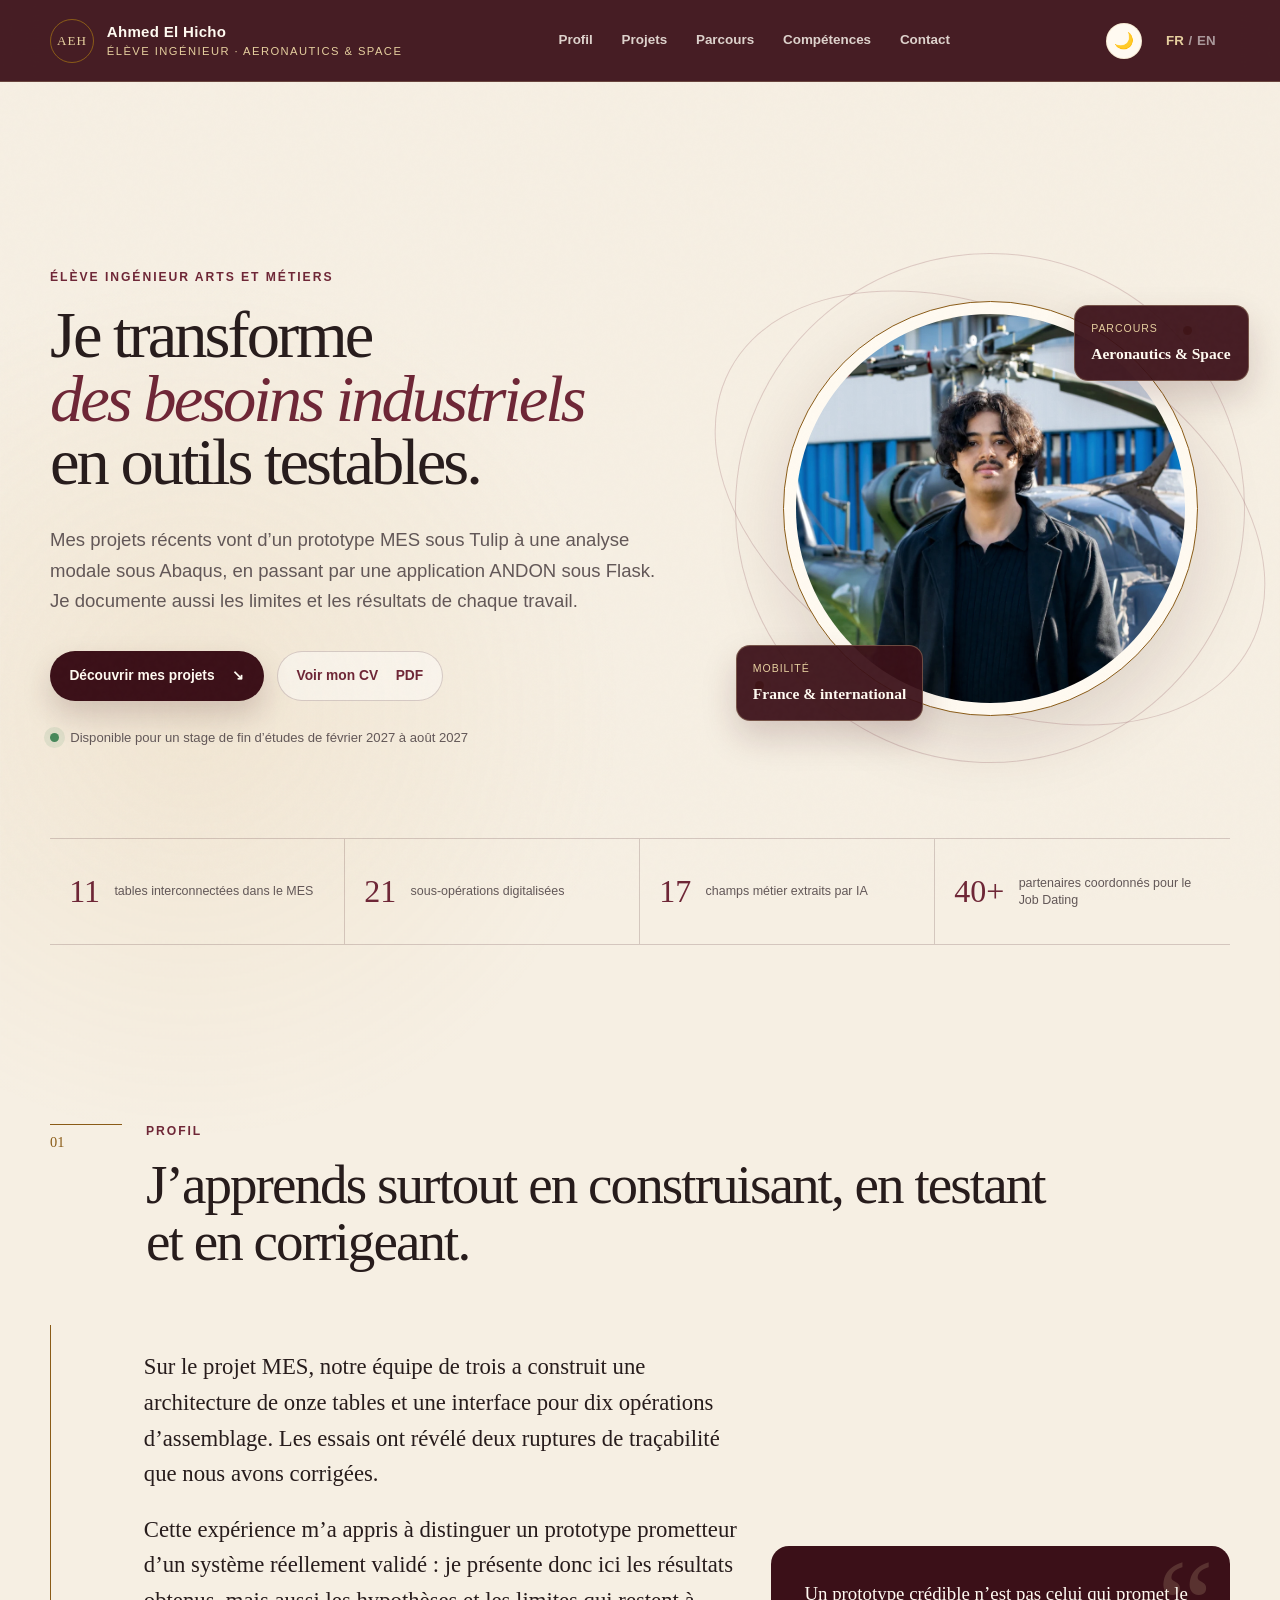
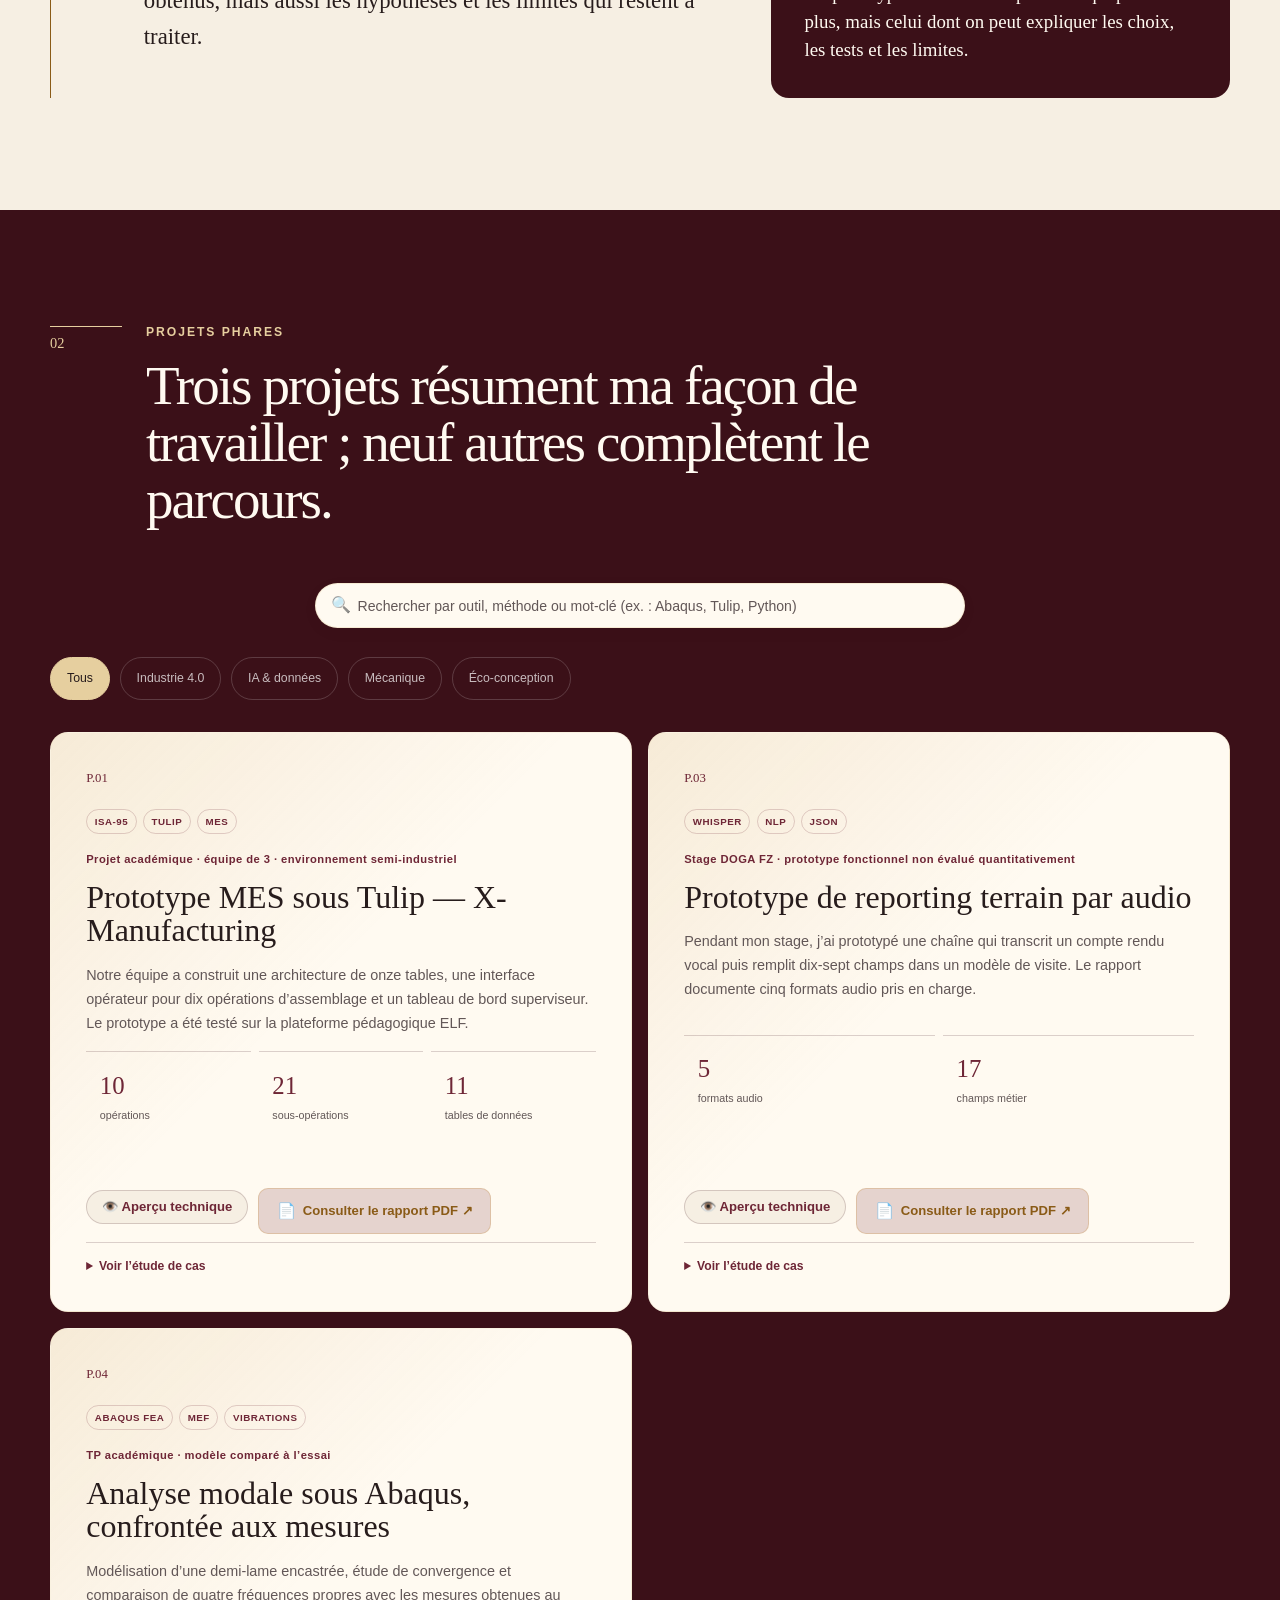
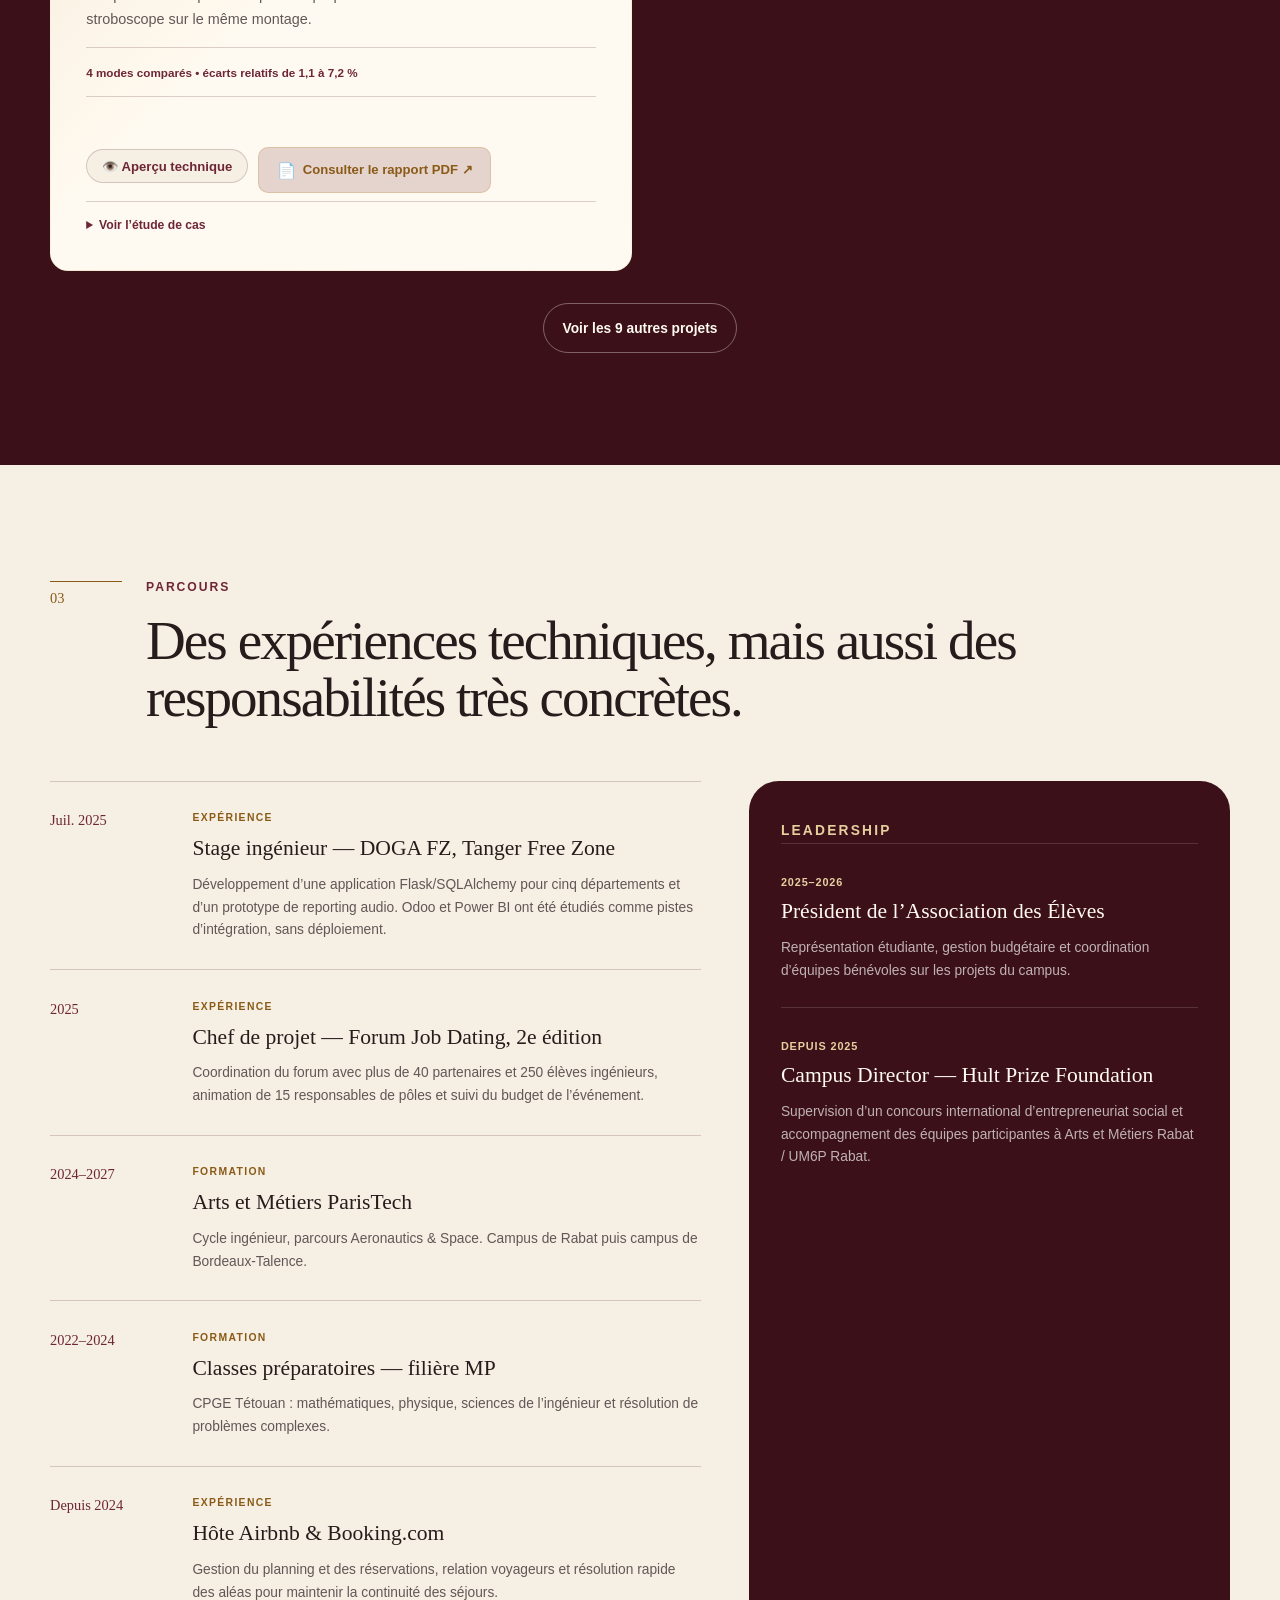
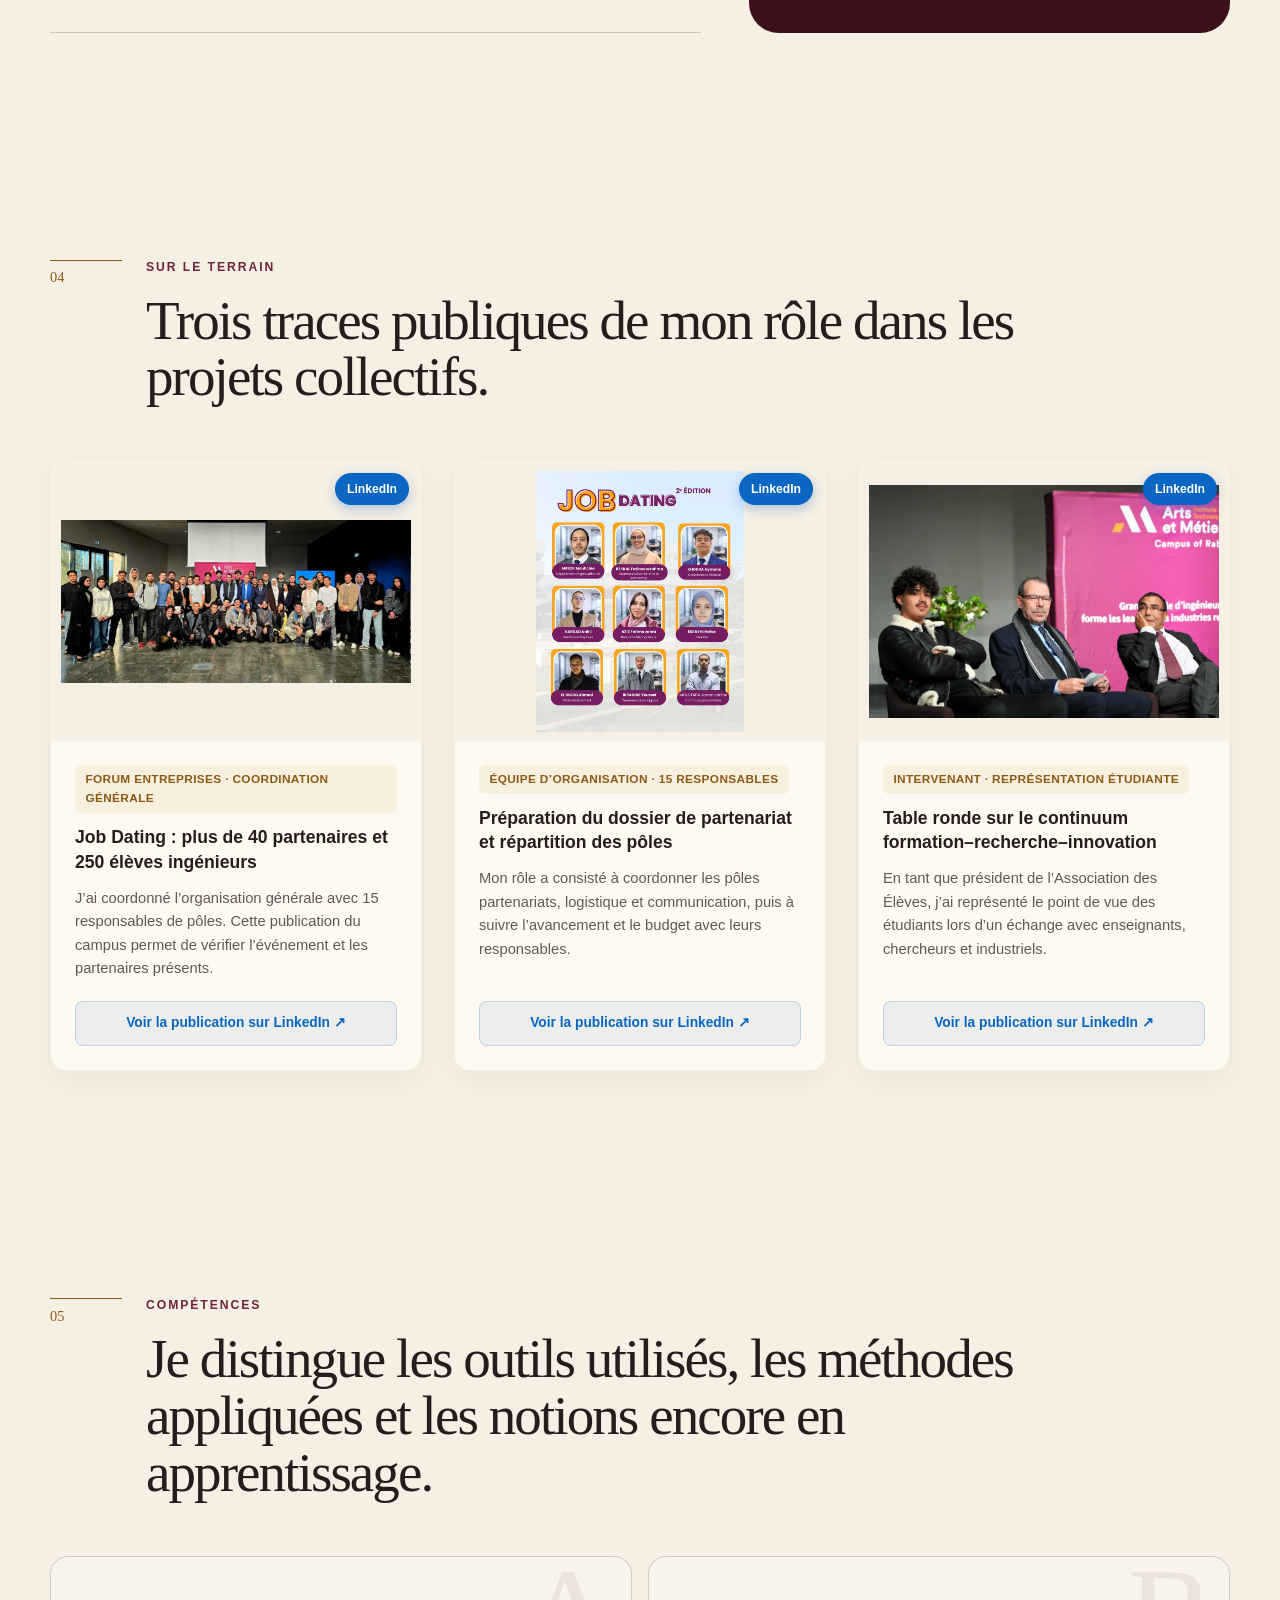
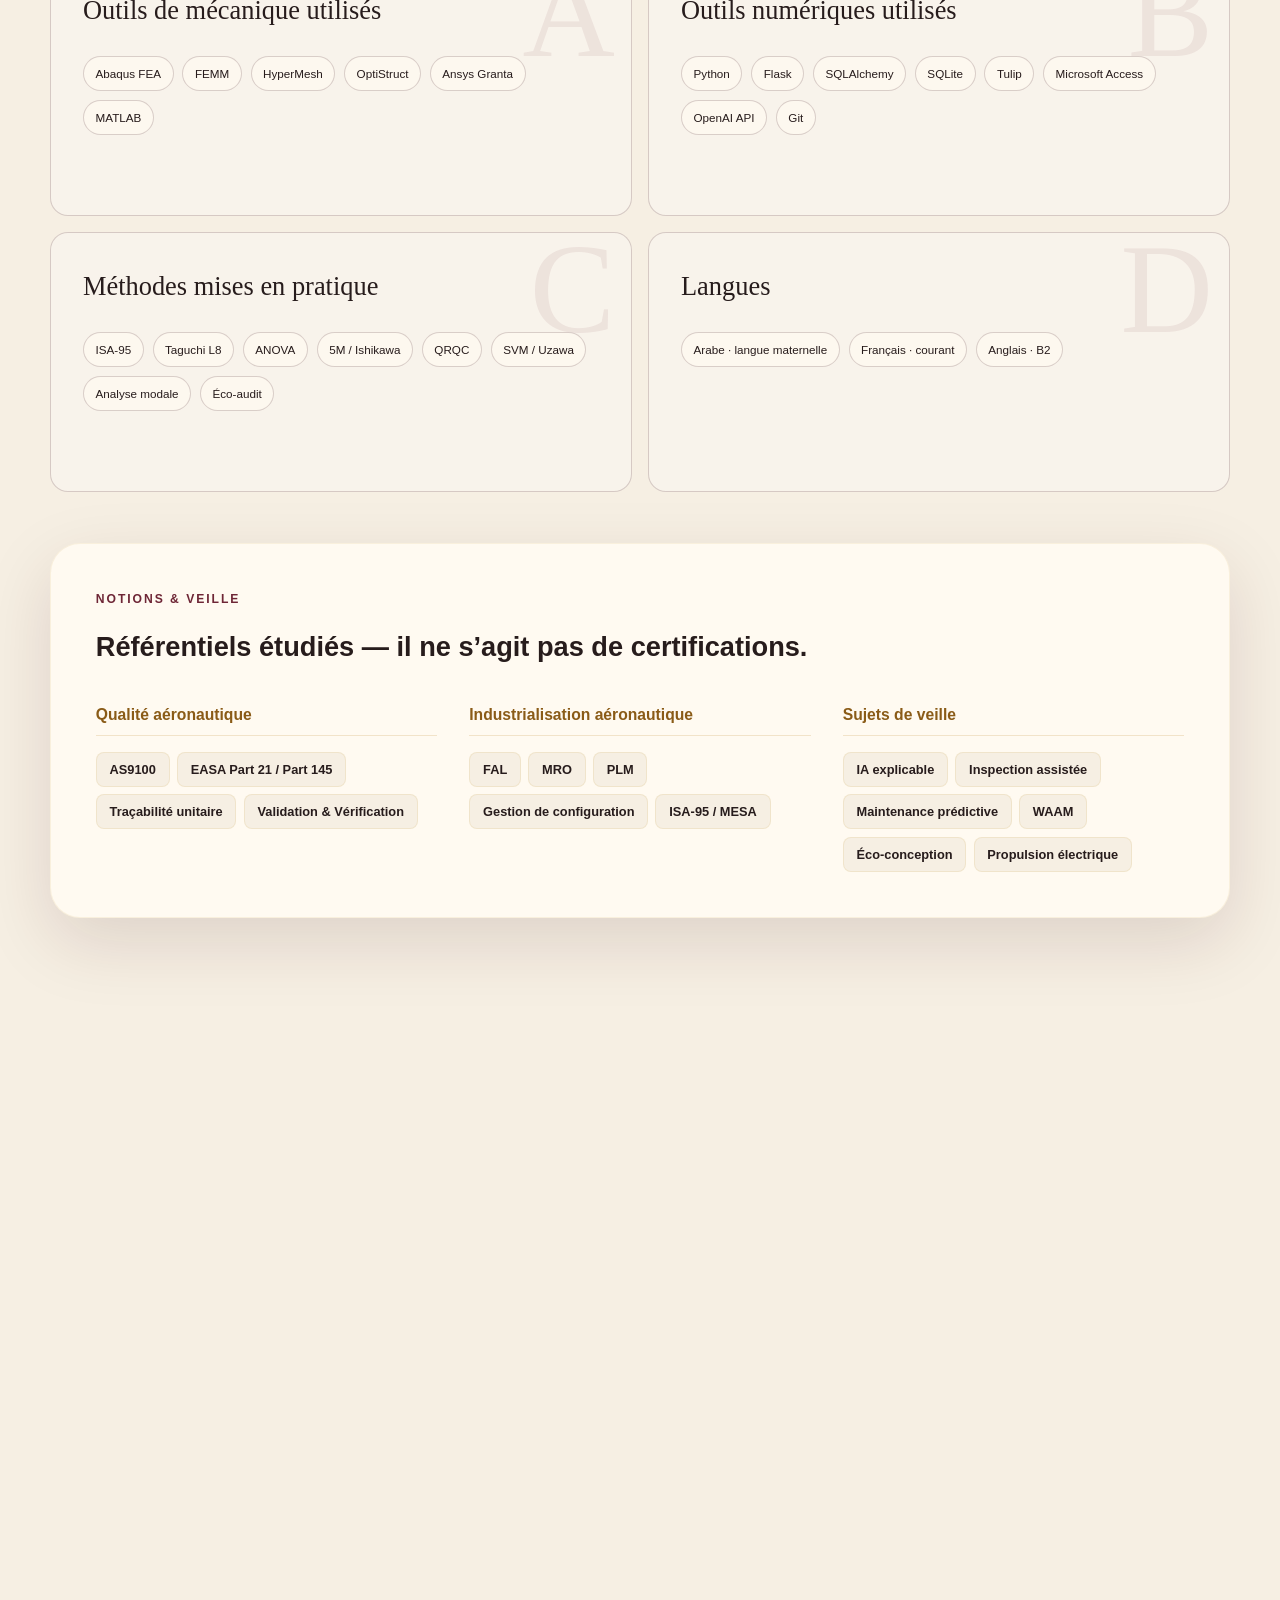
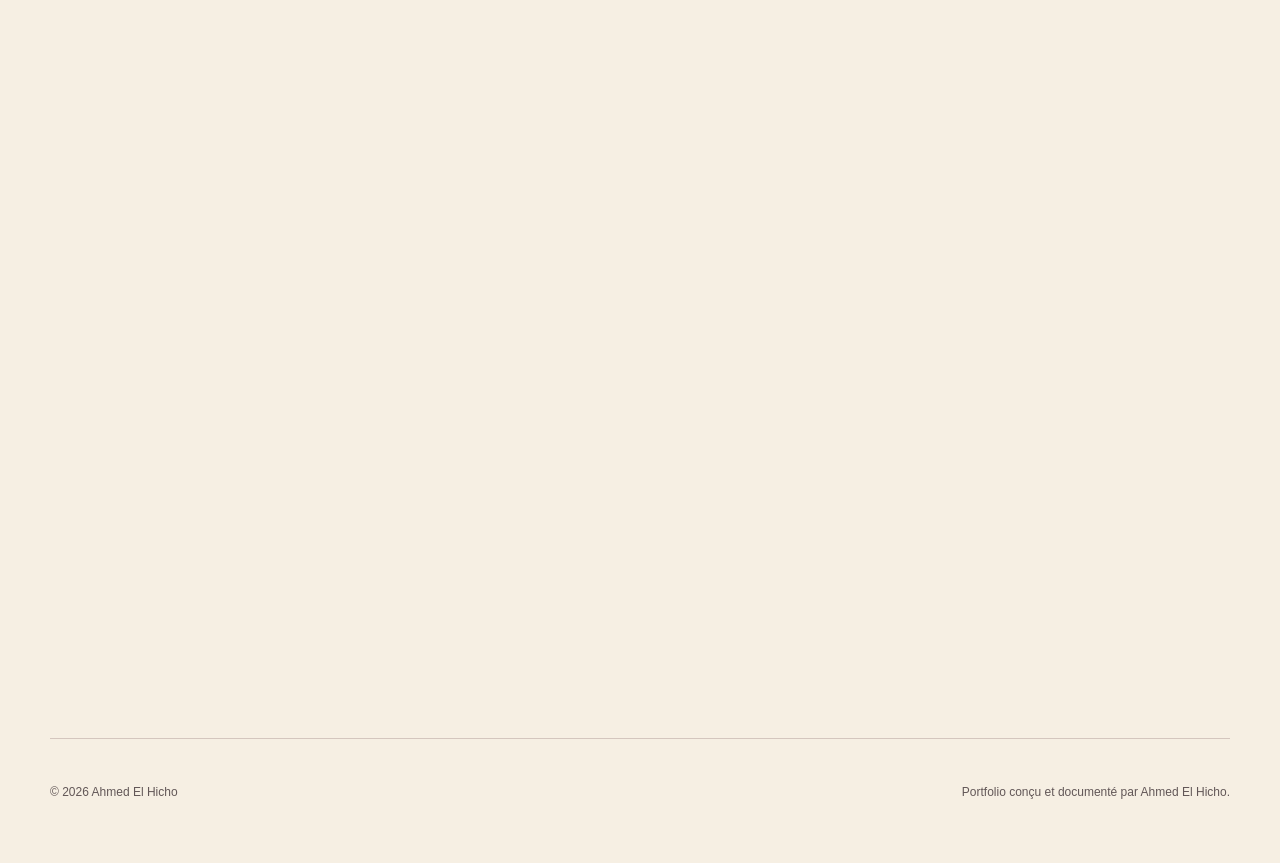
==== index.html @ 432a0533 "feat: mise à jour locale du portfolio, optimisation des images WebP et ajustements de contenu" ====
<!doctype html>
<html lang="fr" data-lang="fr">
<head>
  <meta charset="utf-8">
  <meta name="viewport" content="width=device-width, initial-scale=1">
  <title>Ahmed El Hicho — Élève ingénieur | Mécanique & digitalisation industrielle</title>
  <meta name="description" content="Portfolio d'Ahmed El Hicho, élève ingénieur Arts et Métiers : projets de mécanique, simulation, digitalisation industrielle et données, avec rapports techniques vérifiables.">
  <meta name="author" content="Ahmed El Hicho">
  <meta name="theme-color" content="#3b1018">
  <meta property="og:type" content="website">
  <meta property="og:title" content="Ahmed El Hicho — Portfolio d'élève ingénieur">
  <meta property="og:description" content="Mécanique, simulation et outils numériques pour l'industrie, présentés à travers des projets documentés.">
  <meta property="og:image" content="assets/ahmed-el-hicho.webp">
  <meta property="og:url" content="https://elhicho.github.io/ahmed-el-hicho.github.io/">
  <link rel="canonical" href="https://elhicho.github.io/ahmed-el-hicho.github.io/">
  <link rel="icon" href="assets/favicon.svg" type="image/svg+xml">
  <link rel="stylesheet" href="styles.css">
  <script defer src="script.js"></script>
  <script type="application/ld+json">
  {
    "@context": "https://schema.org",
    "@type": "Person",
    "name": "Ahmed El Hicho",
    "jobTitle": "Élève ingénieur Arts et Métiers",
    "email": "mailto:elhichoahmed8@gmail.com",
    "telephone": "+33 7 59 48 07 25",
    "url": "https://elhicho.github.io/ahmed-el-hicho.github.io/",
    "sameAs": [
      "https://www.linkedin.com/in/ahmed-el-hicho",
      "https://github.com/Elhicho"
    ],
    "knowsAbout": [
      "Mécanique", "Simulation numérique", "Digitalisation industrielle", "MES",
      "Abaqus", "Python", "Tulip", "Lean Manufacturing"
    ]
  }
  </script>
</head>
<body>
  <a class="skip-link" href="#main" data-i18n="skipLink">Aller au contenu</a>
  <div class="scroll-progress" aria-hidden="true"><span></span></div>

  <header class="site-header">
    <a class="brand" href="#top" aria-label="Accueil Ahmed El Hicho" data-i18n-aria-label="homeAria">
      <span class="brand-mark">AEH</span>
      <span class="brand-copy">
        <strong>Ahmed El Hicho</strong>
      <small data-i18n="brandRole">Élève ingénieur · Aeronautics & Space</small>
      </span>
    </a>

    <button class="menu-toggle" type="button" aria-expanded="false" aria-controls="primary-nav" aria-label="Ouvrir le menu" data-i18n-aria-label="menuAria">
      <span></span><span></span><span></span>
      <span class="sr-only" data-i18n="menuText">Menu</span>
    </button>

    <nav id="primary-nav" class="primary-nav" aria-label="Navigation principale" data-i18n-aria-label="mainNavAria">
      <a href="#profil" data-i18n="navAbout">Profil</a>
      <a href="#projets" data-i18n="navProjects">Projets</a>
      <a href="#parcours" data-i18n="navJourney">Parcours</a>
      <a href="#competences" data-i18n="navSkills">Compétences</a>
      <a href="#contact" data-i18n="navContact">Contact</a>
    </nav>

    <div class="header-actions">
      <button class="theme-toggle" type="button" aria-label="Basculer le thème (clair/sombre)" title="Changer de thème" data-i18n-aria-label="themeAria" data-i18n-title="themeTitle">
        <span id="themeIcon" class="theme-icon" aria-hidden="true">🌙</span>
      </button>
      <button class="lang-toggle" type="button" aria-label="Changer la langue" data-i18n-aria-label="langAria">
      <span class="lang-active">FR</span><span aria-hidden="true">/</span><span>EN</span>
      </button>
    </div>
  </header>

  <main id="main">
    <section id="top" class="hero section-shell">
      <div class="hero-grid">
        <div class="hero-copy reveal">
          <p class="eyebrow" data-i18n="heroEyebrow">Élève ingénieur Arts et Métiers</p>
          <h1>
            <span data-i18n="heroLine1">Je transforme</span>
            <em data-i18n="heroLine2">des besoins industriels</em>
            <span data-i18n="heroLine3">en outils testables.</span>
          </h1>
          <p class="hero-lead" data-i18n="heroLead">
            Mes projets récents vont d’un prototype MES sous Tulip à une analyse modale sous Abaqus,
            en passant par une application ANDON sous Flask. Je documente aussi les limites et les résultats de chaque travail.
          </p>

          <div class="hero-actions">
            <a class="button button-primary" href="#projets">
              <span data-i18n="heroProjects">Découvrir mes projets</span>
              <span aria-hidden="true">↘</span>
            </a>
            <a class="button button-secondary" href="assets/CV_Ahmed_El_Hicho.pdf" target="_blank" rel="noopener">
              <span data-i18n="heroCV">Voir mon CV</span>
              <span aria-hidden="true">PDF</span>
            </a>
          </div>

          <div class="availability">
            <span class="status-dot" aria-hidden="true"></span>
            <span data-i18n="availability">Disponible pour un stage de fin d’études de février 2027 à août 2027</span>
          </div>
        </div>

        <div class="hero-visual reveal">
          <div class="portrait-orbit" aria-hidden="true">
            <span class="orbit orbit-one"></span>
            <span class="orbit orbit-two"></span>
            <span class="orbit-dot dot-one"></span>
            <span class="orbit-dot dot-two"></span>
          </div>
          <figure class="portrait-frame">
            <img src="assets/ahmed-el-hicho.webp" alt="Portrait d'Ahmed El Hicho devant un hélicoptère" data-i18n-alt="portraitAlt" width="900" height="900">
          </figure>
          <div class="hero-card card-top">
            <small data-i18n="heroCard1Label">Parcours</small>
            <strong>Aeronautics & Space</strong>
          </div>
          <div class="hero-card card-bottom">
            <small data-i18n="heroCard2Label">Mobilité</small>
            <strong data-i18n="heroCard2Value">France & international</strong>
          </div>
        </div>
      </div>

      <div class="hero-metrics reveal" aria-label="Quelques chiffres" data-i18n-aria-label="metricsAria">
        <article>
          <strong>11</strong>
          <span data-i18n="metric1">tables interconnectées dans le MES</span>
        </article>
        <article>
          <strong>21</strong>
          <span data-i18n="metric2">sous-opérations digitalisées</span>
        </article>
        <article>
          <strong>17</strong>
          <span data-i18n="metric3">champs métier extraits par IA</span>
        </article>
        <article>
          <strong>40+</strong>
          <span data-i18n="metric4">partenaires coordonnés pour le Job Dating</span>
        </article>
      </div>
    </section>

    <section id="profil" class="about section-shell section-block">
      <div class="section-heading reveal">
        <p class="section-index">01</p>
        <div>
          <p class="eyebrow" data-i18n="aboutEyebrow">Profil</p>
          <h2 data-i18n="aboutTitle">J’apprends surtout en construisant, en testant et en corrigeant.</h2>
        </div>
      </div>

      <div class="about-grid">
        <div class="about-copy reveal">
          <p data-i18n="aboutP1">
            Sur le projet MES, notre équipe de trois a construit une architecture de onze tables et une interface
            pour dix opérations d’assemblage. Les essais ont révélé deux ruptures de traçabilité que nous avons corrigées.
          </p>
          <p data-i18n="aboutP2">
            Cette expérience m’a appris à distinguer un prototype prometteur d’un système réellement validé :
            je présente donc ici les résultats obtenus, mais aussi les hypothèses et les limites qui restent à traiter.
          </p>
        </div>

        <aside class="quote-card reveal">
          <span class="quote-mark" aria-hidden="true">“</span>
          <p data-i18n="quote">
            Un prototype crédible n’est pas celui qui promet le plus, mais celui dont on peut expliquer les choix,
            les tests et les limites.
          </p>
        </aside>
      </div>
    </section>

    <section id="projets" class="projects section-shell section-block">
      <div class="section-heading reveal">
        <p class="section-index">02</p>
        <div>
          <p class="eyebrow" data-i18n="projectsEyebrow">Projets phares</p>
          <h2 data-i18n="projectsTitle">Trois projets résument ma façon de travailler ; neuf autres complètent le parcours.</h2>
        </div>
      </div>

      <div class="project-search-container reveal">
        <div class="search-input-wrapper">
          <span class="search-icon" aria-hidden="true">🔍</span>
          <input type="text" id="projectSearchInput" class="project-search-input" placeholder="Rechercher par outil, méthode ou mot-clé (ex. : Abaqus, Tulip, Python)" aria-label="Rechercher un projet" data-i18n-placeholder="searchPlaceholder" data-i18n-aria-label="searchAria">
          <button type="button" id="clearSearchBtn" class="clear-search-btn" aria-label="Effacer la recherche" data-i18n-aria-label="clearSearchAria" style="display: none;">✕</button>
        </div>
      </div>
      <div class="project-toolbar reveal" role="group" aria-label="Filtrer les projets" data-i18n-aria-label="filterProjectsAria">
        <button class="filter-button active" type="button" data-filter="all" data-i18n="filterAll">Tous</button>
        <button class="filter-button" type="button" data-filter="industry" data-i18n="filterIndustry">Industrie 4.0</button>
        <button class="filter-button" type="button" data-filter="ai" data-i18n="filterAI">IA & données</button>
        <button class="filter-button" type="button" data-filter="mechanics" data-i18n="filterMechanics">Mécanique</button>
        <button class="filter-button" type="button" data-filter="sustainability" data-i18n="filterEco">Éco-conception</button>
      </div>

      <div class="project-grid">
        <article class="project-card featured reveal" data-category="industry">
          <div class="project-number">P.01</div>
          <div class="project-meta">
            <span>ISA-95</span><span>Tulip</span><span>MES</span>
          </div>
          <p class="project-context" data-i18n="p1Context">Projet académique · équipe de 3 · environnement semi-industriel</p>
          <h3 data-i18n="p1Title">Prototype MES sous Tulip — X-Manufacturing</h3>
          <p data-i18n="p1Text">
            Notre équipe a construit une architecture de onze tables, une interface opérateur pour dix opérations
            d’assemblage et un tableau de bord superviseur. Le prototype a été testé sur la plateforme pédagogique ELF.
          </p>
          <ul class="project-results">
            <li><strong>10</strong><span data-i18n="p1R1">opérations</span></li>
            <li><strong>21</strong><span data-i18n="p1R2">sous-opérations</span></li>
            <li><strong>11</strong><span data-i18n="p1R3">tables de données</span></li>
          </ul>
          <div class="project-actions-row">
            <button type="button" class="quick-view-btn" data-project="p1" data-i18n="quickViewBtn">👁️ Aperçu technique</button>
            <a class="report-link" href="assets/reports/P01_Rapport_MES_Tulip.pdf" target="_blank" rel="noopener" data-i18n="reportLink">Consulter le rapport PDF ↗</a>
          </div>
          <details>
            <summary data-i18n="caseStudy">Voir l’étude de cas</summary>
            <p data-i18n="p1Details">
              Les essais ont révélé deux ruptures de traçabilité liées aux triggers ; elles ont été corrigées.
              Le rapport signale encore des dysfonctionnements résiduels et l’absence de tests automatisés sur Tulip.
            </p>
          </details>
        </article>

        <article class="project-card reveal" data-category="industry" data-secondary="true" hidden>
          <div class="project-number">P.02</div>
          <div class="project-meta">
            <span>Flask</span><span>SQLite</span><span>Lean</span>
          </div>
          <p class="project-context" data-i18n="p2Context">Projet académique · prototype et scénarios simulés</p>
          <h3 data-i18n="p2Title">Prototype de système ANDON digital</h3>
          <p data-i18n="p2Text">
            Application Flask/SQLite avec cycle OPEN–ACK–ARRIVED–CLOSED, priorisation des alertes et clôture
            conditionnée à la saisie d’une cause 5M et d’une action corrective.
          </p>
          <div class="project-impact">
            <span data-i18n="p2Impact">5 catégories d’alerte • 4 états • scénarios simulés</span>
          </div>
          <div class="project-actions-row">
            <button type="button" class="quick-view-btn" data-project="p2" data-i18n="quickViewBtn">👁️ Aperçu technique</button>
            <a class="report-link" href="assets/reports/P02_Rapport_Andon_Digital.pdf" target="_blank" rel="noopener" data-i18n="reportLink">Consulter le rapport PDF ↗</a>
            <span class="report-size">7,3 Mo</span>
          </div>
          <details>
            <summary data-i18n="caseStudy">Voir l’étude de cas</summary>
            <p data-i18n="p2Details">
              Les gains observés proviennent de scénarios simulés, pas d’un déploiement industriel long terme.
              La suite proposée dans le rapport est d’ajouter boutons, voyants et écran dédiés, puis de consolider les KPI.
            </p>
          </details>
        </article>

        <article class="project-card featured reveal" data-category="ai">
          <div class="project-number">P.03</div>
          <div class="project-meta">
            <span>Whisper</span><span>NLP</span><span>JSON</span>
          </div>
          <p class="project-context" data-i18n="p3Context">Stage DOGA FZ · prototype fonctionnel non évalué quantitativement</p>
          <h3 data-i18n="p3Title">Prototype de reporting terrain par audio</h3>
          <p data-i18n="p3Text">
            Pendant mon stage, j’ai prototypé une chaîne qui transcrit un compte rendu vocal puis remplit
            dix-sept champs dans un modèle de visite. Le rapport documente cinq formats audio pris en charge.
          </p>
          <ul class="project-results compact">
            <li><strong>5</strong><span data-i18n="p3R1">formats audio</span></li>
            <li><strong>17</strong><span data-i18n="p3R2">champs métier</span></li>
          </ul>
          <div class="project-actions-row">
            <button type="button" class="quick-view-btn" data-project="p3" data-i18n="quickViewBtn">👁️ Aperçu technique</button>
            <a class="report-link" href="assets/reports/P03_Rapport_Reporting_Audio_IA.pdf" target="_blank" rel="noopener" data-i18n="reportLink">Consulter le rapport PDF ↗</a>
          </div>
          <details>
            <summary data-i18n="caseStudy">Voir l’étude de cas</summary>
            <p data-i18n="p3Details">
              Le prototype nécessite une connexion aux services OpenAI et une validation humaine des termes métier.
              Aucune mesure d’exactitude ni étude utilisateurs n’est publiée à ce stade.
            </p>
          </details>
        </article>

        <article class="project-card featured reveal" data-category="mechanics">
          <div class="project-number">P.04</div>
          <div class="project-meta">
            <span>Abaqus FEA</span><span>MEF</span><span>Vibrations</span>
          </div>
          <p class="project-context" data-i18n="p4Context">TP académique · modèle comparé à l’essai</p>
          <h3 data-i18n="p4Title">Analyse modale sous Abaqus, confrontée aux mesures</h3>
          <p data-i18n="p4Text">
            Modélisation d’une demi-lame encastrée, étude de convergence et comparaison de quatre fréquences
            propres avec les mesures obtenues au stroboscope sur le même montage.
          </p>
          <div class="project-impact">
            <span data-i18n="p4Impact">4 modes comparés • écarts relatifs de 1,1 à 7,2 %</span>
          </div>
          <div class="project-actions-row">
            <button type="button" class="quick-view-btn" data-project="p4" data-i18n="quickViewBtn">👁️ Aperçu technique</button>
            <a class="report-link" href="assets/reports/P04_Rapport_Analyse_Modale_Abaqus.pdf" target="_blank" rel="noopener" data-i18n="reportLink">Consulter le rapport PDF ↗</a>
          </div>
          <details>
            <summary data-i18n="caseStudy">Voir l’étude de cas</summary>
            <p data-i18n="p4Details">
              L’écart le plus élevé concerne le quatrième mode. Le rapport l’explique notamment par les incertitudes
              sur le module d’Young, l’épaisseur réelle et la qualité de l’encastrement.
            </p>
          </details>
        </article>

        <article class="project-card reveal" data-category="ai mechanics" data-secondary="true" hidden>
          <div class="project-number">P.05</div>
          <div class="project-meta">
            <span>Python</span><span>NumPy</span><span>WAAM</span>
          </div>
          <p class="project-context" data-i18n="p5Context">Mini-projet académique · jeu de données WAAM</p>
          <h3 data-i18n="p5Title">Implémentation d’un SVM par l’algorithme d’Uzawa</h3>
          <p data-i18n="p5Text">
            Implémentation from scratch d’un algorithme primal-dual sous contraintes, avec vérification de la
            convergence et visualisation automatique des vecteurs supports.
          </p>
          <div class="project-impact">
            <span data-i18n="p5Impact">Séparation parfaite sur le jeu de données du TP</span>
          </div>
          <div class="project-actions-row">
            <button type="button" class="quick-view-btn" data-project="p5" data-i18n="quickViewBtn">👁️ Aperçu technique</button>
            <a class="report-link" href="assets/reports/P05_Rapport_Optimisation_SVM_Uzawa.pdf" target="_blank" rel="noopener" data-i18n="reportLink">Consulter le rapport PDF ↗</a>
          </div>
          <details>
            <summary data-i18n="caseStudy">Voir l’étude de cas</summary>
            <p data-i18n="p5Details">
              Le résultat valide l’implémentation sur les données fournies, mais ne mesure pas encore la capacité
              de généralisation sur d’autres cordons ou d’autres conditions de fabrication.
            </p>
          </details>
        </article>

        <article class="project-card reveal" data-category="sustainability mechanics" data-secondary="true" hidden>
          <div class="project-number">P.06</div>
          <div class="project-meta">
            <span>Ansys Granta</span><span>ACV</span><span>DfD</span>
          </div>
          <p class="project-context" data-i18n="p6Context">Projet académique · éco-audit Granta</p>
          <h3 data-i18n="p6Title">Éco-audit et scénarios d’amélioration d’une trottinette</h3>
          <p data-i18n="p6Text">
            Démontage, évaluation de la réparabilité et de la recyclabilité, puis comparaison de scénarios portant
            sur la batterie, l’aluminium recyclé et la durée de vie du produit.
          </p>
          <ul class="project-results compact">
            <li><strong>3,7/10</strong><span data-i18n="p6R1">réparabilité</span></li>
            <li><strong>85,8 %</strong><span data-i18n="p6R2">recyclabilité</span></li>
          </ul>
          <div class="project-actions-row">
            <button type="button" class="quick-view-btn" data-project="p6" data-i18n="quickViewBtn">👁️ Aperçu technique</button>
            <a class="report-link" href="assets/reports/P06_Rapport_Ecoconception_ACV.pdf" target="_blank" rel="noopener" data-i18n="reportLink">Consulter le rapport PDF ↗</a>
            <span class="report-size">10,7 Mo</span>
          </div>
          <details>
            <summary data-i18n="caseStudy">Voir l’étude de cas</summary>
            <p data-i18n="p6Details">
              L’éco-audit estime 376 kg CO₂-eq par produit. Le scénario combiné atteint une réduction calculée de 58 %,
              sous les hypothèses décrites dans le rapport ; il ne s’agit pas d’une ACV certifiée.
            </p>
          </details>
        </article>

        <article class="project-card reveal" data-category="mechanics" data-secondary="true" hidden>
          <div class="project-number">P.07</div>
          <div class="project-meta">
            <span>Rotodynamique</span><span>Vibrations</span><span>Équilibrage</span>
          </div>
          <p class="project-context" data-i18n="p7Context">TP académique · équilibrage sur banc</p>
          <h3 data-i18n="p7Title">Équilibrage d’un rotor sur un puis deux plans</h3>
          <p data-i18n="p7Text">
            Diagnostic vibratoire, équilibrage statique sur 1 plan et dynamique sur 2 plans par la méthode des
            coefficients d’influence et relevés piézoélectriques sur banc d’essai.
          </p>
          <div class="project-impact">
            <span data-i18n="p7Impact">Après correction : 4 mV sur P1 • 0,07 mV sur P2</span>
          </div>
          <div class="project-actions-row">
            <button type="button" class="quick-view-btn" data-project="p7" data-i18n="quickViewBtn">👁️ Aperçu technique</button>
            <a class="report-link" href="assets/reports/P07_Rapport_Equilibrage_Dynamique.pdf" target="_blank" rel="noopener" data-i18n="reportLink">Consulter le rapport PDF ↗</a>
          </div>
          <details>
            <summary data-i18n="caseStudy">Voir l’étude de cas</summary>
            <p data-i18n="p7Details">
              Le travail montre aussi les influences croisées entre les deux plans : corriger P1 modifie la réponse de P2.
              La méthode graphique reste volontairement simple afin de comprendre la physique avant l’automatisation.
            </p>
          </details>
        </article>

        <article class="project-card reveal" data-category="mechanics" data-secondary="true" hidden>
          <div class="project-number">P.08</div>
          <div class="project-meta">
            <span>HyperMesh</span><span>OptiStruct</span><span>VAE</span>
          </div>
          <p class="project-context" data-i18n="p8Context">Projet académique · étude énergétique et optimisation</p>
          <h3 data-i18n="p8Title">Étude énergétique et optimisation d’un disque de frein de VAE</h3>
          <p data-i18n="p8Text">
            Bilan de puissance du véhicule, calcul du freinage dimensionnant puis optimisation topologique
            du disque sous contraintes de déplacement, de contrainte et de dimension minimale.
          </p>
          <ul class="project-results compact">
            <li><strong>24,9</strong><span data-i18n="p8R1">km/h de référence</span></li>
            <li><strong>86,6</strong><span data-i18n="p8R2">N·m au disque</span></li>
          </ul>
          <div class="project-actions-row">
            <button type="button" class="quick-view-btn" data-project="p8" data-i18n="quickViewBtn">👁️ Aperçu technique</button>
            <a class="report-link" href="assets/reports/P08_Rapport_Conception_VAE.pdf" target="_blank" rel="noopener" data-i18n="reportLink">Consulter le rapport PDF ↗</a>
          </div>
          <details>
            <summary data-i18n="caseStudy">Voir l’étude de cas</summary>
            <p data-i18n="p8Details">
              Le projet relie les hypothèses énergétiques à une chaîne CAO–HyperMesh–OptiStruct.
              Les résultats restent ceux d’un modèle académique et dépendent du cas de charge retenu.
            </p>
          </details>
        </article>

        <article class="project-card reveal" data-category="mechanics" data-secondary="true" hidden>
          <div class="project-number">P.09</div>
          <div class="project-meta">
            <span>FEMM</span><span>MSAP</span><span>MATLAB</span>
          </div>
          <p class="project-context" data-i18n="p9Context">TP académique · simulation FEMM</p>
          <h3 data-i18n="p9Title">Champ statorique et couple d’une MSAP sous FEMM</h3>
          <p data-i18n="p9Text">
            Simulation des champs créés par les phases, transformation de Concordia et calcul du couple
            en fonction de l’orientation du champ statorique.
          </p>
          <ul class="project-results compact">
            <li><strong>0,15</strong><span data-i18n="p9R1">N·m/A mesuré</span></li>
            <li><strong>FEMM</strong><span data-i18n="p9R2">simulation 2D</span></li>
          </ul>
          <div class="project-actions-row">
            <button type="button" class="quick-view-btn" data-project="p9" data-i18n="quickViewBtn">👁️ Aperçu technique</button>
            <a class="report-link" href="assets/reports/P09_Rapport_MSAP_Electrotechnique.pdf" target="_blank" rel="noopener" data-i18n="reportLink">Consulter le rapport PDF ↗</a>
          </div>
          <details>
            <summary data-i18n="caseStudy">Voir l’étude de cas</summary>
            <p data-i18n="p9Details">
              Le rapport obtient une constante de couple voisine de 0,15 N·m/A dans le modèle étudié.
              Cette valeur caractérise la simulation réalisée ; elle ne constitue pas un rendement machine.
            </p>
          </details>
        </article>

        <article class="project-card reveal" data-category="mechanics" data-secondary="true" hidden>
          <div class="project-number">P.10</div>
          <div class="project-meta">
            <span>Simulation</span><span>Multi-Physique</span><span>Automatique</span>
          </div>
          <p class="project-context" data-i18n="p10Context">Projet académique · modèle causal simplifié</p>
          <h3 data-i18n="p10Title">Modèle causal d’une chaîne de traction électrique</h3>
          <p data-i18n="p10Text">
            Modélisation d’une batterie idéale, d’un hacheur, d’un moteur à courant continu, d’un réducteur,
            d’une roue et de la dynamique longitudinale du véhicule.
          </p>
          <div class="project-impact">
            <span data-i18n="p10Impact">Couple moteur • vitesse véhicule • force aérodynamique</span>
          </div>
          <div class="project-actions-row">
            <button type="button" class="quick-view-btn" data-project="p10" data-i18n="quickViewBtn">👁️ Aperçu technique</button>
            <a class="report-link" href="assets/reports/P10_Rapport_Chaine_Traction_VE.pdf" target="_blank" rel="noopener" data-i18n="reportLink">Consulter le rapport PDF ↗</a>
          </div>
          <details>
            <summary data-i18n="caseStudy">Voir l’étude de cas</summary>
            <p data-i18n="p10Details">
              Le modèle rend les relations causales explicites, mais repose sur des hypothèses fortes : tension
              de batterie constante, convertisseur et réducteur sans pertes, et résistance véhicule linéarisée.
            </p>
          </details>
        </article>

        <article class="project-card reveal" data-category="industry mechanics" data-secondary="true" hidden>
          <div class="project-number">P.11</div>
          <div class="project-meta">
            <span>Taguchi</span><span>ANOVA</span><span>Six Sigma</span>
          </div>
          <p class="project-context" data-i18n="p11Context">Projet académique · plan Taguchi L8</p>
          <h3 data-i18n="p11Title">Optimisation Taguchi L8 des conditions de coupe</h3>
          <p data-i18n="p11Text">
            Huit essais de tournage sur aluminium 2017 pour étudier la vitesse de coupe, l’avance et la profondeur
            de passe, avec ratio Signal/Bruit et analyse ANOVA.
          </p>
          <div class="project-impact">
            <span data-i18n="p11Impact">Avance : 78,05 % de contribution • optimum A1B1C1</span>
          </div>
          <div class="project-actions-row">
            <button type="button" class="quick-view-btn" data-project="p11" data-i18n="quickViewBtn">👁️ Aperçu technique</button>
            <a class="report-link" href="assets/reports/P11_Rapport_Optimisation_Taguchi_ANOVA.pdf" target="_blank" rel="noopener" data-i18n="reportLink">Consulter le rapport PDF ↗</a>
          </div>
          <details>
            <summary data-i18n="caseStudy">Voir l’étude de cas</summary>
            <p data-i18n="p11Details">
              Sur ce jeu d’essais, l’avance est le facteur dominant. Les conditions retenues sont 250 m/min,
              0,15 mm/tr et 0,5 mm ; elles restent liées au matériau, à la machine et au protocole du TP.
            </p>
          </details>
        </article>

        <article class="project-card reveal" data-category="industry" data-secondary="true" hidden>
          <div class="project-number">P.12</div>
          <div class="project-meta">
            <span>MERISE 3NF</span><span>SQL</span><span>Access</span>
          </div>
          <p class="project-context" data-i18n="p12Context">Projet académique · base Access pour la CAN 2025</p>
          <h3 data-i18n="p12Title">Base de données relationnelle pour la CAN 2025</h3>
          <p data-i18n="p12Text">
            Modélisation MCD/MLD selon MERISE puis implémentation sous Microsoft Access pour gérer équipes,
            joueurs, stades, matchs et participations, avec requêtes, formulaires et états imprimables.
          </p>
          <ul class="project-results compact">
            <li><strong>MERISE</strong><span data-i18n="p12R1">MCD et MLD</span></li>
            <li><strong>Access</strong><span data-i18n="p12R2">requêtes et formulaires</span></li>
          </ul>
          <div class="project-actions-row">
            <button type="button" class="quick-view-btn" data-project="p12" data-i18n="quickViewBtn">👁️ Aperçu technique</button>
            <a class="report-link" href="assets/reports/P12_Rapport_BDD_OREXA_SQL.pdf" target="_blank" rel="noopener" data-i18n="reportLink">Consulter le rapport PDF ↗</a>
          </div>
          <details>
            <summary data-i18n="caseStudy">Voir l’étude de cas</summary>
            <p data-i18n="p12Details">
              Le rapport démontre l’intégrité référentielle et la génération d’états. L’export vers Excel ou Power BI
              est présenté comme une évolution possible, pas comme une fonctionnalité déjà déployée.
            </p>
          </details>
        </article>
      </div>
      <div class="projects-toggle-row reveal">
        <button id="toggleSecondaryProjects" class="button button-secondary" type="button" aria-expanded="false" data-i18n="moreProjectsButton">
          Voir les 9 autres projets
        </button>
      </div>
    </section>

    <section id="parcours" class="journey section-shell section-block">
      <div class="section-heading reveal">
        <p class="section-index">03</p>
        <div>
          <p class="eyebrow" data-i18n="journeyEyebrow">Parcours</p>
          <h2 data-i18n="journeyTitle">Des expériences techniques, mais aussi des responsabilités très concrètes.</h2>
        </div>
      </div>

      <div class="journey-layout">
        <div class="timeline reveal">
          <article class="timeline-item">
            <div class="timeline-date">Juil. 2025</div>
            <div>
              <p class="timeline-type" data-i18n="experience">Expérience</p>
              <h3 data-i18n="dogaTitle">Stage ingénieur — DOGA FZ, Tanger Free Zone</h3>
              <p data-i18n="dogaText">
                Développement d’une application Flask/SQLAlchemy pour cinq départements et d’un prototype
                de reporting audio. Odoo et Power BI ont été étudiés comme pistes d’intégration, sans déploiement.
              </p>
            </div>
          </article>

          <article class="timeline-item">
            <div class="timeline-date">2025</div>
            <div>
              <p class="timeline-type" data-i18n="experience">Expérience</p>
              <h3 data-i18n="jobDatingTitle">Chef de projet — Forum Job Dating, 2e édition</h3>
              <p data-i18n="jobDatingText">
                Coordination du forum avec plus de 40 partenaires et 250 élèves ingénieurs, animation de
                15 responsables de pôles et suivi du budget de l’événement.
              </p>
              </div>
          </article>

          <article class="timeline-item">
            <div class="timeline-date">2024–2027</div>
            <div>
              <p class="timeline-type" data-i18n="education">Formation</p>
              <h3>Arts et Métiers ParisTech</h3>
              <p data-i18n="amText">
                Cycle ingénieur, parcours Aeronautics & Space. Campus de Rabat puis campus de Bordeaux-Talence.
              </p>
            </div>
          </article>

          <article class="timeline-item">
            <div class="timeline-date">2022–2024</div>
            <div>
              <p class="timeline-type" data-i18n="education">Formation</p>
              <h3 data-i18n="cpgeTitle">Classes préparatoires — filière MP</h3>
              <p data-i18n="cpgeText">
                CPGE Tétouan : mathématiques, physique, sciences de l’ingénieur et résolution de problèmes complexes.
              </p>
            </div>
          </article>

          <article class="timeline-item">
            <div class="timeline-date">Depuis 2024</div>
            <div>
              <p class="timeline-type" data-i18n="experience">Expérience</p>
              <h3 data-i18n="hostTitle">Hôte Airbnb & Booking.com</h3>
              <p data-i18n="hostText">
                Gestion du planning et des réservations, relation voyageurs et résolution rapide des aléas
                pour maintenir la continuité des séjours.
              </p>
            </div>
          </article>
        </div>

        <aside class="leadership-panel reveal">
          <p class="eyebrow" data-i18n="leadership">Leadership</p>
          <article>
            <span>2025–2026</span>
            <h3 data-i18n="presidentTitle">Président de l’Association des Élèves</h3>
            <p data-i18n="presidentText">
              Représentation étudiante, gestion budgétaire et coordination d’équipes bénévoles sur les projets du campus.
            </p>
            </article>
          <article>
            <span data-i18n="since2025">Depuis 2025</span>
            <h3>Campus Director — Hult Prize Foundation</h3>
            <p data-i18n="hultText">
              Supervision d’un concours international d’entrepreneuriat social et accompagnement des équipes
              participantes à Arts et Métiers Rabat / UM6P Rabat.
            </p>
          </article>
        </aside>
      </div>
    </section>

    <section id="media" class="media-section section-shell section-block">
      <div class="section-heading reveal">
        <p class="section-index">04</p>
        <div>
          <p class="eyebrow" data-i18n="mediaEyebrow">Sur le terrain</p>
          <h2 data-i18n="mediaTitle">Trois traces publiques de mon rôle dans les projets collectifs.</h2>
        </div>
      </div>

      <div class="media-grid reveal">
        <article class="media-card">
          <div class="media-img-wrapper">
            <img src="assets/media/job_dating_group.webp" alt="Participants et partenaires du Job Dating à Arts et Métiers Rabat" data-i18n-alt="media1Alt" width="1024" height="477" loading="lazy">
            <span class="media-badge">LinkedIn</span>
          </div>
          <div class="media-content">
            <span class="media-tag" data-i18n="jobDatingGroupLabel">Forum entreprises · coordination générale</span>
            <h3 data-i18n="media1Title">Job Dating : plus de 40 partenaires et 250 élèves ingénieurs</h3>
            <p data-i18n="media1Text">J’ai coordonné l’organisation générale avec 15 responsables de pôles. Cette publication du campus permet de vérifier l’événement et les partenaires présents.</p>
            <a href="https://www.linkedin.com/posts/ecole-arts-et-m%C3%A9tiers-campus-de-rabat-eamr_jobdating-partenaires-sponsors-ugcPost-7449878373406932992-yXUQ" target="_blank" rel="noopener noreferrer" class="media-link-btn" data-i18n="mediaBtnText">
              Voir la publication sur LinkedIn ↗
            </a>
          </div>
        </article>

        <article class="media-card">
          <div class="media-img-wrapper">
            <img src="assets/media/job_dating_team.webp" alt="Équipe d'organisation du Job Dating à Arts et Métiers Rabat" data-i18n-alt="media2Alt" width="819" height="1024" loading="lazy">
            <span class="media-badge">LinkedIn</span>
          </div>
          <div class="media-content">
            <span class="media-tag" data-i18n="jobDatingTeamLabel">Équipe d’organisation · 15 responsables</span>
            <h3 data-i18n="media2Title">Préparation du dossier de partenariat et répartition des pôles</h3>
            <p data-i18n="media2Text">Mon rôle a consisté à coordonner les pôles partenariats, logistique et communication, puis à suivre l’avancement et le budget avec leurs responsables.</p>
            <a href="https://www.linkedin.com/posts/ahmed-el-hicho_dossier-partenariat-job-dating-eamr-2026-activity-7435444530440732672-QPKj" target="_blank" rel="noopener noreferrer" class="media-link-btn" data-i18n="mediaBtnText">
              Voir la publication sur LinkedIn ↗
            </a>
          </div>
        </article>

        <article class="media-card">
          <div class="media-img-wrapper">
            <img src="assets/media/table_ronde_ahmed.webp" alt="Ahmed El Hicho intervenant lors d'une table ronde à Arts et Métiers Rabat" data-i18n-alt="media3Alt" width="1024" height="682" loading="lazy">
            <span class="media-badge">LinkedIn</span>
          </div>
          <div class="media-content">
            <span class="media-tag" data-i18n="roundTableLabel">Intervenant · représentation étudiante</span>
            <h3 data-i18n="media3Title">Table ronde sur le continuum formation–recherche–innovation</h3>
            <p data-i18n="media3Text">En tant que président de l’Association des Élèves, j’ai représenté le point de vue des étudiants lors d’un échange avec enseignants, chercheurs et industriels.</p>
            <a href="https://www.linkedin.com/posts/ahmed-el-hicho_artsetmaeztiers-ingaeznierie-maroc-activity-7400529786546065408-PPNt" target="_blank" rel="noopener noreferrer" class="media-link-btn" data-i18n="mediaBtnText">
              Voir la publication sur LinkedIn ↗
            </a>
          </div>
        </article>
      </div>
    </section>

    <section id="competences" class="skills section-shell section-block">
      <div class="section-heading reveal">
        <p class="section-index">05</p>
        <div>
          <p class="eyebrow" data-i18n="skillsEyebrow">Compétences</p>
          <h2 data-i18n="skillsTitle">Je distingue les outils utilisés, les méthodes appliquées et les notions encore en apprentissage.</h2>
        </div>
      </div>

      <div class="skills-grid">
        <article class="skill-cluster reveal">
          <span class="cluster-number">A</span>
          <h3 data-i18n="cluster1">Outils de mécanique utilisés</h3>
          <div class="tag-cloud">
            <span>Abaqus FEA</span><span>FEMM</span><span>HyperMesh</span>
            <span>OptiStruct</span><span>Ansys Granta</span><span>MATLAB</span>
          </div>
        </article>

        <article class="skill-cluster reveal">
          <span class="cluster-number">B</span>
          <h3 data-i18n="cluster2">Outils numériques utilisés</h3>
          <div class="tag-cloud">
            <span>Python</span><span>Flask</span><span>SQLAlchemy</span><span>SQLite</span>
            <span>Tulip</span><span>Microsoft Access</span><span>OpenAI API</span><span>Git</span>
          </div>
        </article>

        <article class="skill-cluster reveal">
          <span class="cluster-number">C</span>
          <h3 data-i18n="cluster3">Méthodes mises en pratique</h3>
          <div class="tag-cloud">
            <span>ISA-95</span><span>Taguchi L8</span><span>ANOVA</span><span>5M / Ishikawa</span>
            <span>QRQC</span><span>SVM / Uzawa</span><span>Analyse modale</span><span>Éco-audit</span>
          </div>
        </article>

        <article class="skill-cluster reveal">
          <span class="cluster-number">D</span>
          <h3 data-i18n="cluster4">Langues</h3>
          <div class="tag-cloud">
            <span data-i18n="langArabic">Arabe · langue maternelle</span>
            <span data-i18n="langFrench">Français · courant</span>
            <span data-i18n="langEnglish">Anglais · B2</span>
          </div>
        </article>
      </div>

      <div class="aero-standards-box reveal">
        <div class="standards-header">
          <p class="eyebrow" data-i18n="standardsEyebrow">Notions & veille</p>
          <h3 data-i18n="standardsTitle">Référentiels étudiés — il ne s’agit pas de certifications.</h3>
        </div>
        <div class="standards-grid">
          <div class="standard-pillar">
            <h4 data-i18n="pillar1Title">Qualité aéronautique</h4>
            <div class="standard-tags">
              <span title="Notions étudiées, sans certification">AS9100</span>
              <span title="Notions étudiées, sans habilitation">EASA Part 21 / Part 145</span>
              <span>Traçabilité unitaire</span>
              <span>Validation & Vérification</span>
            </div>
          </div>
          <div class="standard-pillar">
            <h4 data-i18n="pillar2Title">Industrialisation aéronautique</h4>
            <div class="standard-tags">
              <span>FAL</span><span>MRO</span><span>PLM</span>
              <span>Gestion de configuration</span><span>ISA-95 / MESA</span>
            </div>
          </div>
          <div class="standard-pillar">
            <h4 data-i18n="pillar3Title">Sujets de veille</h4>
            <div class="standard-tags">
              <span>IA explicable</span><span>Inspection assistée</span>
              <span>Maintenance prédictive</span><span>WAAM</span>
              <span>Éco-conception</span><span>Propulsion électrique</span>
            </div>
          </div>
        </div>
      </div>
    </section>

    <section class="vision section-shell section-block">
      <div class="vision-card reveal">
        <div>
          <p class="eyebrow" data-i18n="visionEyebrow">Recherche & veille</p>
          <h2 data-i18n="visionTitle">Des usages responsables et vérifiables de l’IA dans l’industrie.</h2>
        </div>
        <p data-i18n="visionText">
          Je m’intéresse surtout à la synthèse de comptes rendus terrain, à l’inspection assistée et à la recherche
          documentaire. Mon critère est simple : le résultat doit rester vérifiable par l’ingénieur et s’intégrer au processus qualité.
        </p>
      </div>
    </section>

    <section id="contact" class="contact section-shell section-block">
      <div class="contact-card reveal">
        <div>
          <p class="eyebrow" data-i18n="contactEyebrow">Disponibilité</p>
          <h2 data-i18n="contactTitle">Vous recherchez un stagiaire en industrialisation, méthodes ou calcul ? Échangeons.</h2>
          <p data-i18n="contactText">
            Je recherche un stage de fin d’études de février 2027 à août 2027, en France ou à l’international.
          </p>
        </div>
        <div class="contact-actions">
          <div class="email-action-group">
            <a class="button button-light" href="mailto:elhichoahmed8@gmail.com">elhichoahmed8@gmail.com</a>
            <button type="button" id="copyEmailBtn" class="copy-icon-btn" aria-label="Copier l'adresse e-mail" title="Copier l'e-mail" data-i18n-aria-label="copyEmailAria" data-i18n-title="copyEmailTitle">📋</button>
            <span id="copyToast" class="copy-toast" aria-live="polite" data-i18n="copyEmailSuccess">E-mail copié !</span>
          </div>
          <button type="button" id="vcardExportBtn" class="button button-outline-gold" data-i18n="vcardBtn">📇 Exporter ma fiche (.vcf)</button>
          <a class="text-link" href="tel:+33759480725">+33 7 59 48 07 25</a>
          <a class="text-link" href="https://www.linkedin.com/in/ahmed-el-hicho" target="_blank" rel="noopener">LinkedIn ↗</a>
          <a class="text-link" href="https://github.com/Elhicho" target="_blank" rel="noopener">GitHub ↗</a>
        </div>
      </div>
    </section>
  </main>

  <footer class="site-footer section-shell">
    <p>© <span id="year"></span> Ahmed El Hicho</p>
    <p data-i18n="footer">Portfolio conçu et documenté par Ahmed El Hicho.</p>
  </footer>

  <noscript>
    <div class="noscript">Cette page reste accessible sans JavaScript, mais les filtres et le changement de langue seront désactivés.</div>
  </noscript>
  <div id="quickViewModal" class="modal-overlay" role="dialog" aria-modal="true" aria-hidden="true" aria-labelledby="modalTitle" hidden inert>
    <div class="modal-container" tabindex="-1">
      <div class="modal-header">
        <div>
          <span id="modalCategory" class="modal-category">Industrie 4.0</span>
          <h3 id="modalTitle" class="modal-title">Titre du projet</h3>
        </div>
        <button type="button" id="closeModalBtn" class="modal-close" aria-label="Fermer" data-i18n-aria-label="modalCloseAria">✕</button>
      </div>
      <div class="modal-body">
        <div class="modal-section">
          <h4 data-i18n="modalContextTitle">Contexte et objectif</h4>
          <p id="modalContext"></p>
        </div>
        <div class="modal-section">
          <h4 data-i18n="modalMethodTitle">Méthode et réalisation</h4>
          <p id="modalMethod"></p>
        </div>
        <div class="modal-section">
          <h4 data-i18n="modalResultsTitle">Résultats et limites</h4>
          <p id="modalResults"></p>
        </div>
        <div class="modal-tags-container">
          <h4 data-i18n="modalToolsTitle">Outils utilisés</h4>
          <div id="modalTags" class="modal-tags"></div>
        </div>
      </div>
      <div class="modal-footer">
        <a id="modalReportLink" class="button button-primary" href="#" target="_blank" rel="noopener" data-i18n="modalReportLink">Consulter le rapport complet (PDF) ↗</a>
        <button type="button" id="modalCloseActionBtn" class="button button-light" data-i18n="modalCloseBtn">Fermer</button>
      </div>
    </div>
  </div>
</body>
</html>
---- styles.css ----
:root {
  /* Semantic text and surface tokens stay independent in both themes. */
  --text-primary: #271c1c;
  --text-muted: #625757;
  --text-inverse: #fffaf1;
  --text-accent: #6e2636;
  --text-on-highlight: #271c1c;
  --surface-page: #f6efe3;
  --surface: #fffaf1;
  --surface-soft: #f8f1e7;
  --surface-strong: #3b1018;
  --surface-control: rgba(255, 255, 255, .42);
  --focus-ring: #8a5b17;

  /* Legacy aliases retained for the existing component rules. */
  --ink: var(--text-primary);
  --muted: var(--text-muted);
  --burgundy: var(--surface-strong);
  --burgundy-2: #5d1e2b;
  --wine: var(--text-accent);
  --cream: var(--surface-page);
  --cream-2: var(--surface);
  --gold: #8a5b17;
  --gold-soft: #e6cf9f;
  --line: rgba(59, 16, 24, .18);
  --shadow: 0 24px 70px rgba(59, 16, 24, .13);
  --radius-lg: 30px;
  --radius-md: 18px;
  --radius-sm: 10px;
  --max-width: 1180px;
  --serif: Georgia, "Times New Roman", serif;
  --sans: Inter, ui-sans-serif, -apple-system, BlinkMacSystemFont, "Segoe UI", sans-serif;
}

* { box-sizing: border-box; }

html {
  scroll-behavior: smooth;
  scroll-padding-top: 100px;
}

body {
  margin: 0;
  color: var(--text-primary);
  background:
    radial-gradient(circle at 15% 8%, rgba(201, 154, 80, .11), transparent 27rem),
    radial-gradient(circle at 88% 35%, rgba(93, 30, 43, .07), transparent 35rem),
    var(--cream);
  font-family: var(--sans);
  line-height: 1.65;
  overflow-x: hidden;
}

body::before {
  content: "";
  position: fixed;
  inset: 0;
  pointer-events: none;
  opacity: .12;
  z-index: 99;
  background-image: url("data:image/svg+xml,%3Csvg viewBox='0 0 180 180' xmlns='http://www.w3.org/2000/svg'%3E%3Cfilter id='n'%3E%3CfeTurbulence type='fractalNoise' baseFrequency='.85' numOctaves='3' stitchTiles='stitch'/%3E%3C/filter%3E%3Crect width='100%25' height='100%25' filter='url(%23n)' opacity='.14'/%3E%3C/svg%3E");
}

img { max-width: 100%; display: block; }
a { color: inherit; }
button, a { -webkit-tap-highlight-color: transparent; }

::selection {
  color: var(--text-inverse);
  background: var(--wine);
}

.sr-only {
  position: absolute;
  width: 1px; height: 1px;
  padding: 0; margin: -1px;
  overflow: hidden; clip: rect(0, 0, 0, 0);
  white-space: nowrap; border: 0;
}

.skip-link {
  position: fixed;
  left: 1rem;
  top: -100px;
  z-index: 999;
  padding: .8rem 1rem;
  color: var(--text-inverse);
  background: var(--burgundy);
  border-radius: 8px;
  transition: top .2s ease;
}
.skip-link:focus { top: 1rem; }

.scroll-progress {
  position: fixed;
  z-index: 200;
  inset: 0 0 auto;
  height: 3px;
  background: transparent;
}
.scroll-progress span {
  display: block;
  width: 0;
  height: 100%;
  background: var(--gold);
}

.section-shell {
  width: min(calc(100% - 2.5rem), var(--max-width));
  margin-inline: auto;
}

.section-block { padding-block: 7rem; }

.site-header {
  position: sticky;
  top: 0;
  z-index: 100;
  display: grid;
  grid-template-columns: auto 1fr auto;
  align-items: center;
  gap: 2rem;
  min-height: 82px;
  padding: .8rem max(1.25rem, calc((100vw - var(--max-width)) / 2));
  color: var(--text-inverse);
  background: rgba(59, 16, 24, .94);
  border-bottom: 1px solid rgba(230, 207, 159, .22);
  backdrop-filter: blur(16px);
}

.brand {
  display: inline-flex;
  align-items: center;
  gap: .8rem;
  text-decoration: none;
}
.brand-mark {
  display: grid;
  place-items: center;
  width: 44px; height: 44px;
  border: 1px solid var(--gold);
  border-radius: 50%;
  color: var(--gold-soft);
  font-family: var(--serif);
  font-size: .82rem;
  letter-spacing: .08em;
}
.brand-copy { display: grid; line-height: 1.1; }
.brand-copy strong { font-size: .94rem; letter-spacing: .02em; }
.brand-copy small { margin-top: .25rem; color: var(--gold-soft); font-size: .7rem; text-transform: uppercase; letter-spacing: .13em; }

.primary-nav {
  justify-self: center;
  display: flex;
  gap: clamp(1rem, 2vw, 2rem);
}
.primary-nav a {
  position: relative;
  padding: .5rem .1rem;
  color: rgba(255, 250, 241, .82);
  font-size: .84rem;
  font-weight: 650;
  text-decoration: none;
}
.primary-nav a::after {
  content: "";
  position: absolute;
  left: 0; right: 100%; bottom: 0;
  height: 1px;
  background: var(--gold);
  transition: right .25s ease;
}
.primary-nav a:hover::after,
.primary-nav a:focus-visible::after { right: 0; }

.lang-toggle {
  border: 0;
  padding: .65rem .75rem;
  color: rgba(255,255,255,.55);
  background: transparent;
  font-weight: 750;
  cursor: pointer;
}
.lang-toggle span { margin-inline: .15rem; }
.lang-toggle .lang-active { color: var(--gold-soft); }

.menu-toggle {
  display: none;
  width: 42px; height: 42px;
  padding: 10px;
  border: 1px solid rgba(255,255,255,.25);
  border-radius: 50%;
  background: transparent;
}
.menu-toggle > span:not(.sr-only) {
  display: block;
  width: 100%;
  height: 1px;
  margin: 5px 0;
  background: white;
}

.hero {
  padding-top: 6rem;
  padding-bottom: 4rem;
}
.hero-grid {
  display: grid;
  grid-template-columns: minmax(0, 1.12fr) minmax(360px, .88fr);
  align-items: center;
  gap: clamp(3rem, 7vw, 7rem);
  min-height: 660px;
}
.eyebrow {
  margin: 0 0 1rem;
  color: var(--wine);
  font-size: .76rem;
  font-weight: 800;
  letter-spacing: .16em;
  text-transform: uppercase;
}
.hero h1 {
  max-width: 800px;
  margin: 0;
  font-family: var(--serif);
  font-size: clamp(2.8rem, 5.2vw, 5.2rem);
  font-weight: 500;
  line-height: .95;
  letter-spacing: -.045em;
}
.hero h1 span,
.hero h1 em { display: block; }
.hero h1 em {
  color: var(--wine);
  font-weight: 500;
}
.hero-lead {
  max-width: 650px;
  margin: 2rem 0 0;
  color: var(--muted);
  font-size: clamp(1rem, 1.5vw, 1.16rem);
}
.hero-actions {
  display: flex;
  flex-wrap: wrap;
  gap: .85rem;
  margin-top: 2.1rem;
}
.button {
  display: inline-flex;
  align-items: center;
  justify-content: center;
  gap: 1.1rem;
  min-height: 50px;
  padding: .82rem 1.15rem;
  border: 1px solid transparent;
  border-radius: 999px;
  font-size: .86rem;
  font-weight: 760;
  text-decoration: none;
  transition: transform .2s ease, box-shadow .2s ease, background .2s ease;
}
.button:hover { transform: translateY(-2px); }
.button-primary {
  color: var(--text-inverse);
  background: var(--surface-strong);
  box-shadow: 0 14px 30px rgba(59, 16, 24, .18);
}
.button-secondary {
  border-color: var(--line);
  color: var(--text-accent);
  background: var(--surface-control);
}
.button-light {
  color: var(--text-accent);
  background: var(--surface);
}
.availability {
  display: flex;
  align-items: center;
  gap: .7rem;
  margin-top: 1.6rem;
  color: var(--muted);
  font-size: .82rem;
}
.status-dot {
  width: 9px; height: 9px;
  border-radius: 50%;
  background: #47885a;
  box-shadow: 0 0 0 6px rgba(71, 136, 90, .12);
}

.hero-visual {
  position: relative;
  min-height: 520px;
  display: grid;
  place-items: center;
}
.portrait-frame {
  position: relative;
  z-index: 2;
  width: min(82vw, 415px);
  aspect-ratio: 1;
  margin: 0;
  padding: 12px;
  border: 1px solid var(--gold);
  border-radius: 50%;
  background: var(--cream-2);
  box-shadow: var(--shadow);
}
.portrait-frame img {
  width: 100%; height: 100%;
  object-fit: cover;
  border-radius: 50%;
  filter: saturate(.9) contrast(1.02);
}
.portrait-orbit {
  position: absolute;
  inset: 0;
  display: grid;
  place-items: center;
}
.orbit {
  position: absolute;
  border: 1px solid rgba(110, 38, 54, .19);
  border-radius: 50%;
}
.orbit-one { width: 510px; height: 510px; transform: rotate(-18deg); }
.orbit-two { width: 590px; height: 380px; transform: rotate(28deg); }
.orbit-dot {
  position: absolute;
  width: 9px; height: 9px;
  border-radius: 50%;
  background: var(--gold);
  box-shadow: 0 0 0 7px rgba(201, 154, 80, .13);
}
.dot-one { top: 15%; right: 8%; }
.dot-two { bottom: 15%; left: 1%; }
.hero-card {
  position: absolute;
  z-index: 4;
  min-width: 175px;
  padding: .85rem 1rem;
  color: var(--text-inverse);
  background: rgba(59, 16, 24, .94);
  border: 1px solid rgba(230, 207, 159, .3);
  border-radius: 14px;
  box-shadow: 0 16px 35px rgba(59, 16, 24, .18);
}
.hero-card small {
  display: block;
  color: var(--gold-soft);
  font-size: .66rem;
  letter-spacing: .09em;
  text-transform: uppercase;
}
.hero-card strong {
  display: block;
  margin-top: .22rem;
  font-family: var(--serif);
  font-size: .97rem;
}
.card-top { top: 11%; right: -4%; }
.card-bottom { bottom: 9%; left: -3%; }

.hero-metrics {
  display: grid;
  grid-template-columns: repeat(4, 1fr);
  border-top: 1px solid var(--line);
  border-bottom: 1px solid var(--line);
}
.hero-metrics article {
  display: flex;
  align-items: center;
  gap: .9rem;
  min-height: 105px;
  padding: 1rem 1.2rem;
  border-right: 1px solid var(--line);
}
.hero-metrics article:last-child { border-right: 0; }
.hero-metrics strong {
  color: var(--wine);
  font-family: var(--serif);
  font-size: 2rem;
  font-weight: 500;
}
.hero-metrics span {
  color: var(--muted);
  font-size: .78rem;
  line-height: 1.35;
}

.section-heading {
  display: grid;
  grid-template-columns: 72px minmax(0, 1fr);
  gap: 1.5rem;
  align-items: start;
  margin-bottom: 3.4rem;
}
.section-index {
  margin: .2rem 0 0;
  padding-top: .35rem;
  color: var(--gold);
  border-top: 1px solid var(--gold);
  font-family: var(--serif);
  font-size: .9rem;
}
.section-heading h2 {
  max-width: 900px;
  margin: 0;
  font-family: var(--serif);
  font-size: clamp(2.3rem, 4.3vw, 4.25rem);
  font-weight: 500;
  line-height: 1.03;
  letter-spacing: -.035em;
}

.about-grid {
  display: grid;
  grid-template-columns: 1.2fr .8fr;
  gap: 2rem;
}
.about-copy {
  padding: 1.5rem 0 1.5rem 5.8rem;
  border-left: 1px solid var(--gold);
}
.about-copy p {
  max-width: 760px;
  margin: 0 0 1.2rem;
  font-family: var(--serif);
  font-size: clamp(1.12rem, 1.8vw, 1.42rem);
  line-height: 1.58;
}
.quote-card {
  position: relative;
  align-self: end;
  padding: 2.1rem;
  color: var(--text-inverse);
  background: var(--surface-strong);
  border-radius: var(--radius-md);
}
.quote-card p {
  position: relative;
  z-index: 1;
  margin: 0;
  font-family: var(--serif);
  font-size: 1.18rem;
  line-height: 1.5;
}
.quote-mark {
  position: absolute;
  top: -.4rem; right: 1rem;
  color: rgba(230, 207, 159, .18);
  font-family: var(--serif);
  font-size: 8rem;
  line-height: 1;
}

.projects {
  width: 100%;
  max-width: none;
  padding-inline: max(1.25rem, calc((100vw - var(--max-width)) / 2));
  color: var(--text-inverse);
  background: var(--surface-strong);
}
.projects .eyebrow { color: var(--gold-soft); }
.projects .section-index { color: var(--gold-soft); border-color: var(--gold-soft); }
.project-toolbar {
  display: flex;
  flex-wrap: wrap;
  gap: .6rem;
  margin-bottom: 2rem;
}
.filter-button {
  padding: .65rem 1rem;
  color: rgba(255,255,255,.72);
  border: 1px solid rgba(255,255,255,.18);
  border-radius: 999px;
  background: transparent;
  font: inherit;
  font-size: .77rem;
  cursor: pointer;
}
.filter-button.active,
.filter-button:hover {
  color: var(--text-on-highlight);
  background: var(--gold-soft);
  border-color: var(--gold-soft);
}
.project-grid {
  display: grid;
  grid-template-columns: repeat(2, minmax(0, 1fr));
  gap: 1rem;
}
.project-card {
  display: flex;
  flex-direction: column;
  min-height: 460px;
  padding: clamp(1.5rem, 3vw, 2.2rem);
  color: var(--ink);
  background: var(--cream-2);
  border: 1px solid rgba(230, 207, 159, .2);
  border-radius: var(--radius-md);
  transition: transform .25s ease, box-shadow .25s ease, opacity .25s ease;
}
.project-card:hover {
  transform: translateY(-5px);
  box-shadow: 0 20px 50px rgba(0,0,0,.18);
}
.project-card.featured {
  background:
    linear-gradient(135deg, rgba(201, 154, 80, .16), transparent 45%),
    var(--cream-2);
}
.project-card[hidden] { display: none; }
.project-number {
  color: var(--wine);
  font-family: var(--serif);
  font-size: .8rem;
}
.project-meta {
  display: flex;
  flex-wrap: wrap;
  gap: .38rem;
  margin: 1.25rem 0 .85rem;
}
.report-link {
  display: inline-flex;
  align-items: center;
  gap: .45rem;
  margin: 1rem 0 .5rem;
  padding: .6rem 1.1rem;
  color: var(--gold);
  background: rgba(110, 38, 54, .18);
  border: 1px solid rgba(201, 154, 80, .32);
  border-radius: var(--radius-sm);
  font-size: .82rem;
  font-weight: 600;
  text-decoration: none;
  transition: all .2s ease;
  width: fit-content;
}
.report-link:hover {
  background: var(--wine);
  color: #fff;
  border-color: var(--gold);
  transform: translateY(-2px);
  box-shadow: 0 4px 14px rgba(110, 38, 54, .4);
}
.report-link::before {
  content: "📄";
  font-size: .95rem;
}
.project-meta span {
  padding: .22rem .48rem;
  color: var(--wine);
  border: 1px solid rgba(110, 38, 54, .2);
  border-radius: 999px;
  font-size: .61rem;
  font-weight: 760;
  letter-spacing: .05em;
  text-transform: uppercase;
}
.project-card > .project-context {
  margin: .15rem 0 .75rem;
  color: var(--wine);
  font-size: .7rem;
  font-weight: 760;
  letter-spacing: .04em;
}
.project-card h3 {
  margin: 0;
  font-family: var(--serif);
  font-size: clamp(1.55rem, 2.5vw, 2.2rem);
  font-weight: 500;
  line-height: 1.05;
}
.project-card > p {
  margin: 1rem 0;
  color: var(--muted);
  font-size: .9rem;
}
.project-results {
  display: grid;
  grid-template-columns: repeat(3, 1fr);
  gap: .5rem;
  margin: auto 0 1rem;
  padding: 0;
  list-style: none;
}
.project-results.compact { grid-template-columns: repeat(2, 1fr); }
.project-results li {
  padding: .85rem;
  border-top: 1px solid var(--line);
}
.project-results strong {
  display: block;
  color: var(--wine);
  font-family: var(--serif);
  font-size: 1.55rem;
  font-weight: 500;
}
.project-results span {
  display: block;
  color: var(--muted);
  font-size: .67rem;
}
.project-impact {
  margin: auto 0 1rem;
  padding: .9rem 0;
  color: var(--wine);
  border-top: 1px solid var(--line);
  border-bottom: 1px solid var(--line);
  font-size: .73rem;
  font-weight: 750;
}
.project-card details {
  border-top: 1px solid var(--line);
  padding-top: .8rem;
}
.project-card summary {
  color: var(--wine);
  font-size: .76rem;
  font-weight: 780;
  cursor: pointer;
}
.project-card details p {
  color: var(--muted);
  font-size: .8rem;
}
.projects-toggle-row {
  display: flex;
  justify-content: center;
  margin-top: 2rem;
}
.projects-toggle-row .button-secondary {
  color: var(--text-inverse);
  border-color: rgba(255,255,255,.35);
  background: transparent;
}
.projects-toggle-row .button-secondary:hover {
  color: var(--text-on-highlight);
  background: var(--gold-soft);
  border-color: var(--gold-soft);
}
.report-size {
  color: var(--muted);
  font-size: .7rem;
  white-space: nowrap;
}

.journey-layout {
  display: grid;
  grid-template-columns: 1.15fr .85fr;
  gap: 3rem;
}
.timeline {
  border-top: 1px solid var(--line);
}
.timeline-item {
  display: grid;
  grid-template-columns: 120px minmax(0, 1fr);
  gap: 1.4rem;
  padding: 1.7rem 0;
  border-bottom: 1px solid var(--line);
}
.timeline-date {
  color: var(--wine);
  font-family: var(--serif);
  font-size: .9rem;
}
.timeline-type {
  margin: 0 0 .3rem;
  color: var(--gold);
  font-size: .65rem;
  font-weight: 850;
  letter-spacing: .13em;
  text-transform: uppercase;
}
.timeline h3,
.leadership-panel h3 {
  margin: 0;
  font-family: var(--serif);
  font-size: 1.35rem;
  font-weight: 500;
}
.timeline p:last-child,
.leadership-panel p {
  margin: .45rem 0 0;
  color: var(--muted);
  font-size: .86rem;
}
.leadership-panel {
  padding: 2rem;
  color: var(--text-inverse);
  background: var(--surface-strong);
  border-radius: var(--radius-lg);
}
.leadership-panel .eyebrow { color: var(--gold-soft); }
.leadership-panel article {
  padding: 1.5rem 0;
  border-top: 1px solid rgba(255,255,255,.14);
}
.leadership-panel article span {
  color: var(--gold-soft);
  font-size: .68rem;
  font-weight: 750;
  letter-spacing: .08em;
  text-transform: uppercase;
}
.leadership-panel p { color: rgba(255,255,255,.68); }

.skills-grid {
  display: grid;
  grid-template-columns: repeat(2, 1fr);
  gap: 1rem;
}
.skill-cluster {
  position: relative;
  min-height: 260px;
  padding: 2rem;
  overflow: hidden;
  border: 1px solid var(--line);
  border-radius: var(--radius-md);
  background: rgba(255,255,255,.28);
}
.cluster-number {
  position: absolute;
  top: -.5rem; right: 1rem;
  color: rgba(110, 38, 54, .08);
  font-family: var(--serif);
  font-size: 8rem;
  line-height: 1;
}
.skill-cluster h3 {
  position: relative;
  margin: 0 0 1.5rem;
  font-family: var(--serif);
  font-size: 1.65rem;
  font-weight: 500;
}
.tag-cloud {
  position: relative;
  display: flex;
  flex-wrap: wrap;
  gap: .55rem;
}
.tag-cloud span,
.aero-keywords span {
  display: inline-flex;
  align-items: center;
  min-height: 34px;
  padding: .42rem .72rem;
  border: 1px solid var(--line);
  border-radius: 999px;
  font-size: .73rem;
  background: rgba(255,250,241,.65);
}
.aero-keywords {
  display: grid;
  grid-template-columns: 220px 1fr;
  gap: 2rem;
  margin-top: 1rem;
  padding: 2rem;
  color: var(--text-inverse);
  background: var(--surface-strong);
  border-radius: var(--radius-md);
}
.aero-keywords p {
  margin: 0;
  color: var(--gold-soft);
  font-family: var(--serif);
  font-size: 1.2rem;
}
.aero-keywords div {
  display: flex;
  flex-wrap: wrap;
  gap: .5rem;
}
.aero-keywords span {
  color: rgba(255,255,255,.78);
  border-color: rgba(255,255,255,.16);
  background: rgba(255,255,255,.04);
}

.vision-card {
  display: grid;
  grid-template-columns: 1fr 1fr;
  gap: 3rem;
  align-items: end;
  padding: clamp(2rem, 5vw, 4.5rem);
  border: 1px solid var(--gold);
  border-radius: var(--radius-lg);
  background:
    linear-gradient(120deg, rgba(201, 154, 80, .14), transparent 50%),
    rgba(255,255,255,.25);
}
.vision-card h2 {
  margin: 0;
  font-family: var(--serif);
  font-size: clamp(2.2rem, 4vw, 4rem);
  font-weight: 500;
  line-height: 1.03;
}
.vision-card > p {
  margin: 0;
  color: var(--muted);
  font-size: 1rem;
}

.contact-card {
  display: grid;
  grid-template-columns: 1.3fr .7fr;
  gap: 2rem;
  align-items: center;
  padding: clamp(2rem, 5vw, 4.5rem);
  color: var(--text-inverse);
  background: var(--surface-strong);
  border-radius: var(--radius-lg);
  box-shadow: var(--shadow);
}
.contact-card .eyebrow { color: var(--gold-soft); }
.contact-card h2 {
  margin: 0;
  font-family: var(--serif);
  font-size: clamp(2.3rem, 4.5vw, 4.6rem);
  font-weight: 500;
  line-height: 1.02;
}
.contact-card p {
  color: rgba(255,255,255,.68);
}
.contact-actions {
  display: flex;
  flex-direction: column;
  align-items: flex-start;
  gap: .8rem;
}
.text-link {
  color: rgba(255,255,255,.8);
  text-decoration-color: rgba(230,207,159,.4);
  text-underline-offset: .25rem;
}

.site-footer {
  display: flex;
  justify-content: space-between;
  gap: 2rem;
  padding-top: 2rem;
  padding-bottom: 3rem;
  color: var(--muted);
  border-top: 1px solid var(--line);
  font-size: .75rem;
}
.noscript {
  position: fixed;
  inset: auto 1rem 1rem;
  z-index: 300;
  padding: 1rem;
  color: white;
  background: #111;
  border-radius: 10px;
}
.reveal {
  opacity: 0;
  transform: translateY(24px);
  transition: opacity .65s ease, transform .65s ease;
}
.reveal.visible {
  opacity: 1;
  transform: none;
}

:focus-visible {
  outline: 3px solid var(--focus-ring);
  outline-offset: 4px;
}

@media (max-width: 980px) {
  .site-header { grid-template-columns: auto auto auto; }
  .menu-toggle { display: block; justify-self: end; }
  .primary-nav {
    position: absolute;
    top: 82px;
    left: 1rem; right: 1rem;
    display: none;
    padding: 1rem;
    background: var(--burgundy);
    border: 1px solid rgba(255,255,255,.14);
    border-radius: 16px;
    box-shadow: var(--shadow);
  }
  .primary-nav.open { display: grid; }
  .lang-toggle { justify-self: end; }
  .hero-grid { grid-template-columns: 1fr; }
  .hero-copy { max-width: 800px; }
  .hero-visual { min-height: 500px; }
  .hero-metrics { grid-template-columns: repeat(2, 1fr); }
  .hero-metrics article:nth-child(2) { border-right: 0; }
  .hero-metrics article:nth-child(-n+2) { border-bottom: 1px solid var(--line); }
  .about-grid,
  .journey-layout,
  .vision-card,
  .contact-card { grid-template-columns: 1fr; }
  .about-copy { padding-left: 2rem; }
  .project-grid,
  .skills-grid { grid-template-columns: 1fr; }
}

@media (max-width: 680px) {
  .section-shell { width: min(calc(100% - 1.4rem), var(--max-width)); }
  .site-header {
    gap: .55rem;
    padding-inline: .75rem;
  }
  .brand-copy { display: none; }
  .hero { padding-top: 3.2rem; }
  .hero-grid { min-height: auto; gap: 2rem; }
  .hero { overflow: clip; }
  .portrait-orbit { overflow: hidden; }
  .contact-card h2 { overflow-wrap: anywhere; }
  .hero h1 { font-size: clamp(2.85rem, 15vw, 4.3rem); }
  .hero-visual { min-height: 390px; }
  .portrait-frame { width: min(76vw, 330px); }
  .orbit-one { width: 370px; height: 370px; }
  .orbit-two { width: 410px; height: 270px; }
  .hero-card { min-width: 145px; padding: .7rem .8rem; }
  .hero-card strong { font-size: .8rem; }
  .card-top { right: 0; top: 8%; }
  .card-bottom { left: 0; bottom: 5%; }
  .hero-metrics { grid-template-columns: 1fr 1fr; }
  .hero-metrics article { min-height: 90px; padding: .8rem; flex-direction: column; align-items: flex-start; gap: .2rem; }
  .section-block { padding-block: 4.7rem; }
  .section-heading { grid-template-columns: 40px 1fr; gap: .8rem; }
  .section-heading h2 { font-size: clamp(2rem, 10vw, 3rem); }
  .about-copy { padding: 0 0 0 1.2rem; }
  .project-card { min-height: 0; }
  .timeline-item { grid-template-columns: 1fr; gap: .4rem; }
  .aero-keywords { grid-template-columns: 1fr; }
  .site-footer { flex-direction: column; gap: .2rem; }
}

@media (prefers-reduced-motion: reduce) {
  html { scroll-behavior: auto; }
  *, *::before, *::after {
    animation-duration: .01ms !important;
    animation-iteration-count: 1 !important;
    transition-duration: .01ms !important;
  }
  .reveal { opacity: 1; transform: none; }
}


/* ==================== 1. THÈME SOMBRE (DARK MODE) ==================== */
body.dark-theme {
  --text-primary: #f8fafc;
  --text-muted: #cbd5e1;
  --text-inverse: #f8fafc;
  --text-accent: #f0bd70;
  --text-on-highlight: #111827;
  --surface-page: #090d16;
  --surface: #151e2e;
  --surface-soft: #101827;
  --surface-strong: #1a2638;
  --surface-control: rgba(255, 255, 255, .08);
  --focus-ring: #f5c36a;
  --burgundy-2: #1e293b;
  --gold: #f0bd70;
  --gold-soft: #f4d7a4;
  --line: rgba(203, 213, 225, .22);
  --shadow: 0 24px 70px rgba(0, 0, 0, .45);
  background:
    radial-gradient(circle at 15% 8%, rgba(240, 189, 112, .08), transparent 27rem),
    radial-gradient(circle at 88% 35%, rgba(30, 41, 59, .4), transparent 35rem),
    var(--surface-page);
}

body.dark-theme .site-header {
  background: rgba(9, 13, 22, .82);
}

body.dark-theme .project-card,
body.dark-theme .skill-cluster,
body.dark-theme .vision-card,
body.dark-theme .aero-standards-box {
  background: var(--surface);
  border-color: rgba(240, 189, 112, .28);
}

body.dark-theme .contact-card {
  background: var(--surface-strong);
  border: 1px solid rgba(240, 189, 112, .28);
}

body.dark-theme .project-number,
body.dark-theme .cluster-number {
  color: var(--gold);
}

body.dark-theme .report-link,
body.dark-theme .quick-view-btn {
  background: var(--surface-control);
  border-color: var(--line);
  color: var(--text-primary);
}

body.dark-theme .report-link:hover,
body.dark-theme .quick-view-btn:hover {
  background: var(--gold);
  color: #111827;
}

body.dark-theme .button-secondary {
  color: var(--text-primary);
  border-color: var(--line);
  background: var(--surface-control);
}

body.dark-theme .project-search-input,
body.dark-theme .theme-toggle,
body.dark-theme .copy-icon-btn,
body.dark-theme .modal-container {
  color: var(--text-primary);
  background: var(--surface);
  border-color: var(--line);
}

body.dark-theme .modal-header,
body.dark-theme .modal-footer,
body.dark-theme .modal-tags span,
body.dark-theme .standard-tags span,
body.dark-theme .timeline-media-thumb {
  color: var(--text-primary);
  background: var(--surface-soft);
  border-color: var(--line);
}

/* ==================== 2. HEADER ACTIONS & THEME TOGGLE ==================== */
.header-actions {
  display: flex;
  align-items: center;
  gap: 0.6rem;
}

.theme-toggle {
  display: flex;
  align-items: center;
  justify-content: center;
  width: 36px;
  height: 36px;
  border: 1px solid rgba(230, 207, 159, .35);
  border-radius: 50%;
  background: var(--cream-2);
  cursor: pointer;
  transition: transform .2s ease, border-color .2s ease, background .2s ease;
}

.theme-toggle:hover {
  transform: scale(1.08);
  border-color: var(--gold);
}

.theme-icon {
  font-size: 1rem;
  line-height: 1;
}

/* ==================== 3. BARRE DE RECHERCHE PROJETS ==================== */
.project-search-container {
  max-width: 650px;
  margin: 0 auto 1.8rem;
}

.search-input-wrapper {
  position: relative;
  display: flex;
  align-items: center;
}

.search-icon {
  position: absolute;
  left: 1rem;
  font-size: 1rem;
  pointer-events: none;
  opacity: .7;
}

.project-search-input {
  width: 100%;
  padding: 0.82rem 2.8rem 0.82rem 2.6rem;
  font-family: var(--sans);
  font-size: 0.94rem;
  color: var(--ink);
  background: var(--cream-2);
  border: 1.5px solid rgba(230, 207, 159, .35);
  border-radius: 999px;
  box-shadow: 0 4px 18px rgba(0,0,0,.03);
  transition: border-color .2s ease, box-shadow .2s ease;
}

.project-search-input:focus {
  outline: none;
  border-color: var(--gold);
  box-shadow: 0 6px 24px rgba(201, 154, 80, .15);
}

.project-search-input::placeholder {
  color: var(--muted);
  font-size: 0.88rem;
}

.clear-search-btn {
  position: absolute;
  right: 1rem;
  background: transparent;
  border: none;
  color: var(--muted);
  font-size: 1.1rem;
  cursor: pointer;
  padding: 0.2rem;
  line-height: 1;
  transition: color .2s ease;
}

.clear-search-btn:hover {
  color: var(--ink);
}

/* ==================== 4. BOUTONS ACTIONS PROJET ==================== */
.project-actions-row {
  display: flex;
  flex-wrap: wrap;
  align-items: center;
  gap: 0.6rem;
  margin-top: auto;
  padding-top: 1.1rem;
}

.quick-view-btn {
  display: inline-flex;
  align-items: center;
  gap: 0.35rem;
  padding: 0.52rem 0.95rem;
  font-family: var(--sans);
  font-size: 0.82rem;
  font-weight: 600;
  color: var(--text-accent);
  background: var(--cream);
  border: 1px solid rgba(59, 16, 24, .18);
  border-radius: 999px;
  cursor: pointer;
  transition: all .2s ease;
}

.quick-view-btn:hover {
  background: var(--burgundy);
  color: var(--text-inverse);
  border-color: var(--burgundy);
  transform: translateY(-2px);
}

/* ==================== 5. GRILLE RÉFÉRENTIELS & STANDARDS AÉRO ==================== */
.aero-standards-box {
  margin-top: 3.2rem;
  padding: clamp(1.8rem, 4vw, 2.8rem);
  background: var(--cream-2);
  border: 1px solid rgba(230, 207, 159, .25);
  border-radius: var(--radius-lg);
  box-shadow: var(--shadow);
}

.standards-header {
  margin-bottom: 2rem;
}

.standards-header h3 {
  margin: 0.3rem 0 0;
  font-size: clamp(1.3rem, 3vw, 1.7rem);
  color: var(--ink);
}

.standards-grid {
  display: grid;
  grid-template-columns: repeat(auto-fit, minmax(min(100%, 17.5rem), 1fr));
  gap: 2rem;
}

.standard-pillar h4 {
  margin: 0 0 1rem;
  font-size: 0.98rem;
  font-weight: 700;
  color: var(--gold);
  border-bottom: 1px solid rgba(201, 154, 80, .25);
  padding-bottom: 0.45rem;
}

.standard-tags {
  display: flex;
  flex-wrap: wrap;
  gap: 0.45rem;
}

.standard-tags span {
  max-width: 100%;
  padding: 0.38rem 0.8rem;
  font-size: 0.8rem;
  font-weight: 600;
  color: var(--ink);
  background: var(--cream);
  border: 1px solid rgba(230, 207, 159, .35);
  border-radius: 8px;
  overflow-wrap: anywhere;
  transition: transform .2s ease, border-color .2s ease, background .2s ease;
  cursor: default;
}

.standard-tags span:hover {
  transform: translateY(-2px);
  border-color: var(--gold);
  background: rgba(201, 154, 80, .12);
}

/* ==================== 6. CONTACT ACTIONS ENHANCED ==================== */
.email-action-group {
  position: relative;
  display: flex;
  flex-wrap: wrap;
  align-items: center;
  gap: 0.35rem;
  max-width: 100%;
}

.email-action-group .button {
  max-width: 100%;
  min-width: 0;
  overflow-wrap: anywhere;
  text-align: center;
}

.copy-icon-btn {
  display: flex;
  align-items: center;
  justify-content: center;
  width: 40px;
  height: 40px;
  color: var(--text-primary);
  background: var(--surface);
  border: 1px solid rgba(230, 207, 159, .35);
  border-radius: 50%;
  font-size: 1.1rem;
  cursor: pointer;
  transition: transform .2s ease, border-color .2s ease;
}

.copy-icon-btn:hover {
  transform: scale(1.08);
  border-color: var(--gold);
}

.copy-toast {
  position: absolute;
  bottom: 115%;
  left: 50%;
  transform: translateX(-50%) translateY(8px);
  padding: 0.35rem 0.75rem;
  font-size: 0.78rem;
  font-weight: 600;
  color: var(--text-inverse);
  background: var(--surface-strong);
  border-radius: 6px;
  white-space: nowrap;
  pointer-events: none;
  opacity: 0;
  transition: opacity .25s ease, transform .25s ease;
  z-index: 10;
}

.copy-toast.show {
  opacity: 1;
  transform: translateX(-50%) translateY(0);
}

.button-outline-gold {
  display: inline-flex;
  align-items: center;
  gap: 0.4rem;
  padding: 0.75rem 1.4rem;
  font-size: 0.9rem;
  font-weight: 600;
  color: var(--text-primary);
  background: transparent;
  border: 1.5px solid var(--gold);
  border-radius: 999px;
  text-decoration: none;
  cursor: pointer;
  transition: all .25s ease;
}

.button-outline-gold:hover {
  background: var(--gold);
  color: #0f172a;
  transform: translateY(-2px);
}

.contact-card .button-outline-gold {
  color: var(--text-inverse);
}

.contact-card .button-outline-gold:hover {
  color: #111827;
}

/* ==================== 7. FENÊTRE MODALE APERÇU (QUICK VIEW MODAL) ==================== */
.modal-overlay {
  position: fixed;
  inset: 0;
  background: rgba(15, 23, 42, .65);
  backdrop-filter: blur(8px);
  -webkit-backdrop-filter: blur(8px);
  display: flex;
  align-items: center;
  justify-content: center;
  padding: 1.2rem;
  z-index: 10000;
  opacity: 0;
  visibility: hidden;
  pointer-events: none;
  transition:
    opacity .3s cubic-bezier(0.16, 1, 0.3, 1),
    visibility 0s linear .3s;
}

.modal-overlay.open {
  opacity: 1;
  visibility: visible;
  pointer-events: auto;
  transition-delay: 0s;
}

.modal-overlay[hidden] {
  display: none !important;
}

.modal-overlay[inert],
.modal-overlay[aria-hidden="true"] {
  visibility: hidden;
  pointer-events: none;
  user-select: none;
}

.modal-container {
  width: 100%;
  max-width: 740px;
  max-height: 88vh;
  display: flex;
  flex-direction: column;
  background: var(--surface);
  color: var(--text-primary);
  border: 1px solid rgba(230, 207, 159, .35);
  border-radius: var(--radius-lg);
  box-shadow: 0 30px 90px rgba(0, 0, 0, .45);
  overflow: hidden;
  transform: translateY(24px) scale(0.96);
  transition: transform .35s cubic-bezier(0.16, 1, 0.3, 1);
}

.modal-overlay.open .modal-container {
  transform: translateY(0) scale(1);
}

.modal-header {
  display: flex;
  align-items: flex-start;
  justify-content: space-between;
  padding: 1.5rem 1.8rem 1.2rem;
  border-bottom: 1px solid rgba(230, 207, 159, .2);
  background: var(--surface-soft);
}

.modal-category {
  display: inline-block;
  font-size: 0.76rem;
  font-weight: 700;
  text-transform: uppercase;
  letter-spacing: 0.05em;
  color: var(--gold);
  margin-bottom: 0.25rem;
}

.modal-title {
  margin: 0;
  font-size: clamp(1.2rem, 2.5vw, 1.55rem);
  color: var(--text-primary);
  line-height: 1.3;
}

.modal-close {
  background: transparent;
  border: none;
  font-size: 1.4rem;
  color: var(--text-muted);
  cursor: pointer;
  padding: 0.2rem;
  line-height: 1;
  transition: color .2s ease;
}

.modal-close:hover {
  color: var(--text-primary);
}

.modal-container:focus-visible,
.modal-overlay :is(a, button, input, summary, [tabindex]):focus-visible {
  outline: 3px solid var(--focus-ring);
  outline-offset: 3px;
}

.modal-body {
  padding: 1.6rem 1.8rem;
  overflow-y: auto;
  overscroll-behavior: contain;
  scrollbar-gutter: stable;
  display: flex;
  flex-direction: column;
  gap: 1.4rem;
}

.modal-section h4 {
  margin: 0 0 0.4rem;
  font-size: 0.92rem;
  font-weight: 700;
  color: var(--gold);
  text-transform: uppercase;
  letter-spacing: 0.03em;
}

.modal-section p {
  margin: 0;
  font-size: 0.96rem;
  line-height: 1.65;
  color: var(--text-primary);
}

.modal-tags-container h4 {
  margin: 0 0 0.5rem;
  font-size: 0.92rem;
  font-weight: 700;
  color: var(--gold);
  text-transform: uppercase;
}

.modal-tags {
  display: flex;
  flex-wrap: wrap;
  gap: 0.4rem;
}

.modal-tags span {
  padding: 0.32rem 0.72rem;
  font-size: 0.78rem;
  font-weight: 600;
  background: var(--surface-soft);
  border: 1px solid rgba(230, 207, 159, .3);
  border-radius: 6px;
  color: var(--text-primary);
}

.modal-footer {
  display: flex;
  flex-wrap: wrap;
  align-items: center;
  justify-content: flex-end;
  gap: 0.8rem;
  padding: 1.2rem 1.8rem;
  border-top: 1px solid rgba(230, 207, 159, .2);
  background: var(--surface-soft);
}

@media (max-width: 640px) {
  .modal-container {
    max-height: 94vh;
  }
  .modal-header,
  .modal-body,
  .modal-footer {
    padding: 1.2rem;
  }
  .modal-footer {
    flex-direction: column;
    align-items: stretch;
  }
}


/* ==================== 8. MEDIA & LINKEDIN SECTION ==================== */
.media-grid {
  display: grid;
  grid-template-columns: repeat(auto-fit, minmax(min(100%, 19.375rem), 1fr));
  gap: 2rem;
  margin-top: 1.5rem;
}

.media-card {
  display: flex;
  flex-direction: column;
  background: var(--surface);
  border: 1px solid rgba(230, 207, 159, .25);
  border-radius: 16px;
  overflow: hidden;
  box-shadow: 0 10px 30px rgba(0, 0, 0, 0.05);
  transition: transform .3s cubic-bezier(0.16, 1, 0.3, 1), box-shadow .3s ease, border-color .3s ease;
}

.media-card:hover {
  transform: translateY(-6px);
  border-color: var(--gold);
  box-shadow: 0 16px 40px rgba(201, 154, 80, 0.15);
}

.media-img-wrapper {
  position: relative;
  width: 100%;
  height: 280px;
  display: flex;
  align-items: center;
  justify-content: center;
  overflow: hidden;
  background: var(--cream);
  padding: 0.6rem;
}

.media-img-wrapper img {
  width: 100%;
  height: 100%;
  object-fit: contain;
  object-position: center;
  transition: transform .4s cubic-bezier(0.16, 1, 0.3, 1);
}

.media-card:hover .media-img-wrapper img {
  transform: scale(1.06);
}

.media-badge {
  position: absolute;
  top: 12px;
  right: 12px;
  display: flex;
  align-items: center;
  gap: 0.4rem;
  padding: 0.35rem 0.75rem;
  font-size: 0.76rem;
  font-weight: 700;
  color: #ffffff;
  background: #0a66c2;
  border-radius: 20px;
  box-shadow: 0 4px 12px rgba(10, 102, 194, 0.3);
  z-index: 2;
}

.media-content {
  padding: 1.5rem;
  display: flex;
  flex-direction: column;
  flex: 1;
  gap: 0.75rem;
}

.media-tag {
  display: inline-block;
  align-self: flex-start;
  padding: 0.28rem 0.65rem;
  font-size: 0.74rem;
  font-weight: 700;
  text-transform: uppercase;
  letter-spacing: 0.03em;
  color: var(--gold);
  background: rgba(201, 154, 80, .12);
  border-radius: 6px;
}

.media-content h3 {
  margin: 0;
  font-size: 1.1rem;
  font-weight: 700;
  line-height: 1.4;
  color: var(--ink);
}

.media-content p {
  margin: 0;
  font-size: 0.92rem;
  line-height: 1.6;
  color: var(--muted);
  flex: 1;
}

.media-link-btn {
  display: inline-flex;
  align-items: center;
  justify-content: center;
  gap: 0.4rem;
  margin-top: 0.5rem;
  padding: 0.65rem 1.1rem;
  font-size: 0.86rem;
  font-weight: 700;
  color: #0a66c2;
  background: rgba(10, 102, 194, 0.08);
  border: 1px solid rgba(10, 102, 194, 0.2);
  border-radius: 8px;
  text-decoration: none;
  transition: all .25s ease;
}

.media-link-btn:hover {
  background: #0a66c2;
  color: #ffffff;
  border-color: #0a66c2;
  transform: translateY(-2px);
  box-shadow: 0 4px 14px rgba(10, 102, 194, 0.25);
}

body.dark-theme .media-card {
  background: var(--surface);
  border-color: var(--line);
}

body.dark-theme .media-link-btn {
  color: #70b5f9;
  background: rgba(112, 181, 249, 0.1);
  border-color: rgba(112, 181, 249, 0.25);
}

body.dark-theme .media-link-btn:hover {
  background: #0a66c2;
  color: #ffffff;
}

/* ==================== TIMELINE MEDIA THUMBNAILS ==================== */
.timeline-media-row {
  display: flex;
  flex-wrap: wrap;
  gap: 1rem;
  margin-top: 1rem;
}

.timeline-media-row.vertical-stack {
  flex-direction: column;
}

.timeline-media-thumb {
  flex: 1 1 180px;
  min-width: 0;
  display: flex;
  flex-direction: column;
  gap: 0.35rem;
  background: var(--cream);
  border: 1px solid rgba(230, 207, 159, .3);
  border-radius: 10px;
  padding: 0.45rem;
  overflow: hidden;
  transition: transform .25s ease, border-color .25s ease;
}

.timeline-media-thumb:hover {
  transform: scale(1.02);
  border-color: var(--gold);
}

.timeline-media-thumb img {
  width: 100%;
  height: 130px;
  object-fit: cover;
  object-position: top center;
  border-radius: 6px;
}

.media-thumb-label {
  font-size: 0.74rem;
  font-weight: 600;
  color: var(--ink);
  text-align: center;
  padding: 0.2rem 0;
}

/* Grid/flex descendants must be allowed to shrink at 200% zoom. */
.hero-grid > *,
.about-grid > *,
.project-grid > *,
.journey-layout > *,
.skills-grid > *,
.vision-card > *,
.contact-card > *,
.standards-grid > *,
.media-grid > *,
.modal-header > *,
.modal-footer > * {
  min-width: 0;
}

.contact-actions,
.media-card,
.aero-standards-box {
  max-width: 100%;
}

.media-content h3,
.media-content p,
.standard-pillar,
.modal-title,
.modal-section p {
  overflow-wrap: anywhere;
}

@media (max-width: 420px) {
  .site-header {
    padding-inline: .6rem;
  }

  .lang-toggle {
    padding-inline: .4rem;
  }

  .projects {
    padding-inline: .7rem;
  }

  .hero-actions .button,
  .contact-actions,
  .contact-actions > a,
  .email-action-group {
    width: 100%;
  }

  .email-action-group {
    flex-direction: column;
    align-items: stretch;
  }

  .email-action-group .copy-icon-btn {
    align-self: center;
    flex: 0 0 40px;
  }

  .aero-standards-box {
    margin-top: 2rem;
    padding: 1rem;
  }

  .standards-grid,
  .media-grid {
    grid-template-columns: minmax(0, 1fr);
    gap: 1rem;
  }

  .media-img-wrapper {
    height: clamp(190px, 74vw, 240px);
  }

  .media-content {
    padding: 1rem;
  }

  .media-badge {
    max-width: calc(100% - 1rem);
    top: .5rem;
    right: .5rem;
    white-space: normal;
  }

  .project-results,
  .project-results.compact {
    grid-template-columns: minmax(0, 1fr);
  }

  .modal-overlay {
    align-items: stretch;
    padding: .5rem;
  }

  .modal-container {
    max-height: calc(100dvh - 1rem);
    border-radius: var(--radius-md);
  }

  .modal-header,
  .modal-body,
  .modal-footer {
    padding: 1rem;
  }

  .modal-footer .button {
    width: 100%;
    max-width: 100%;
    white-space: normal;
    overflow-wrap: anywhere;
    text-align: center;
  }
}
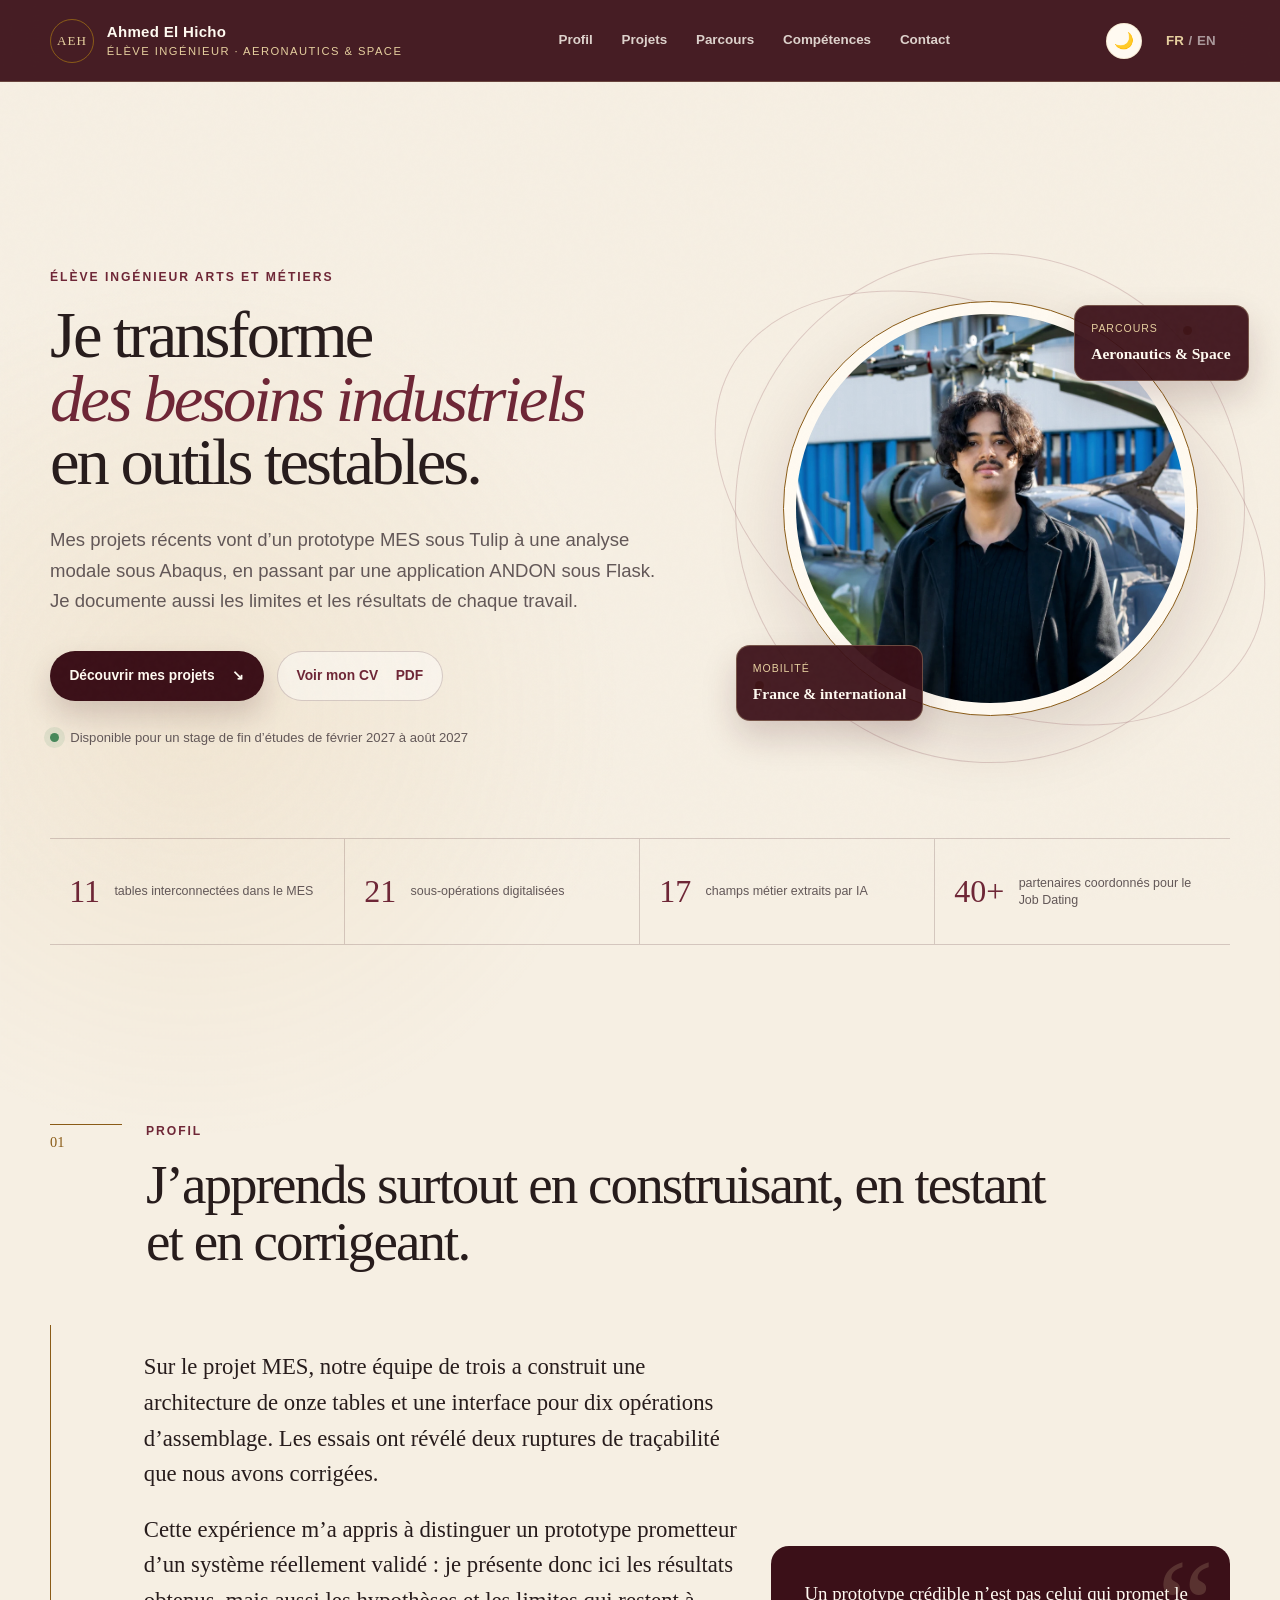
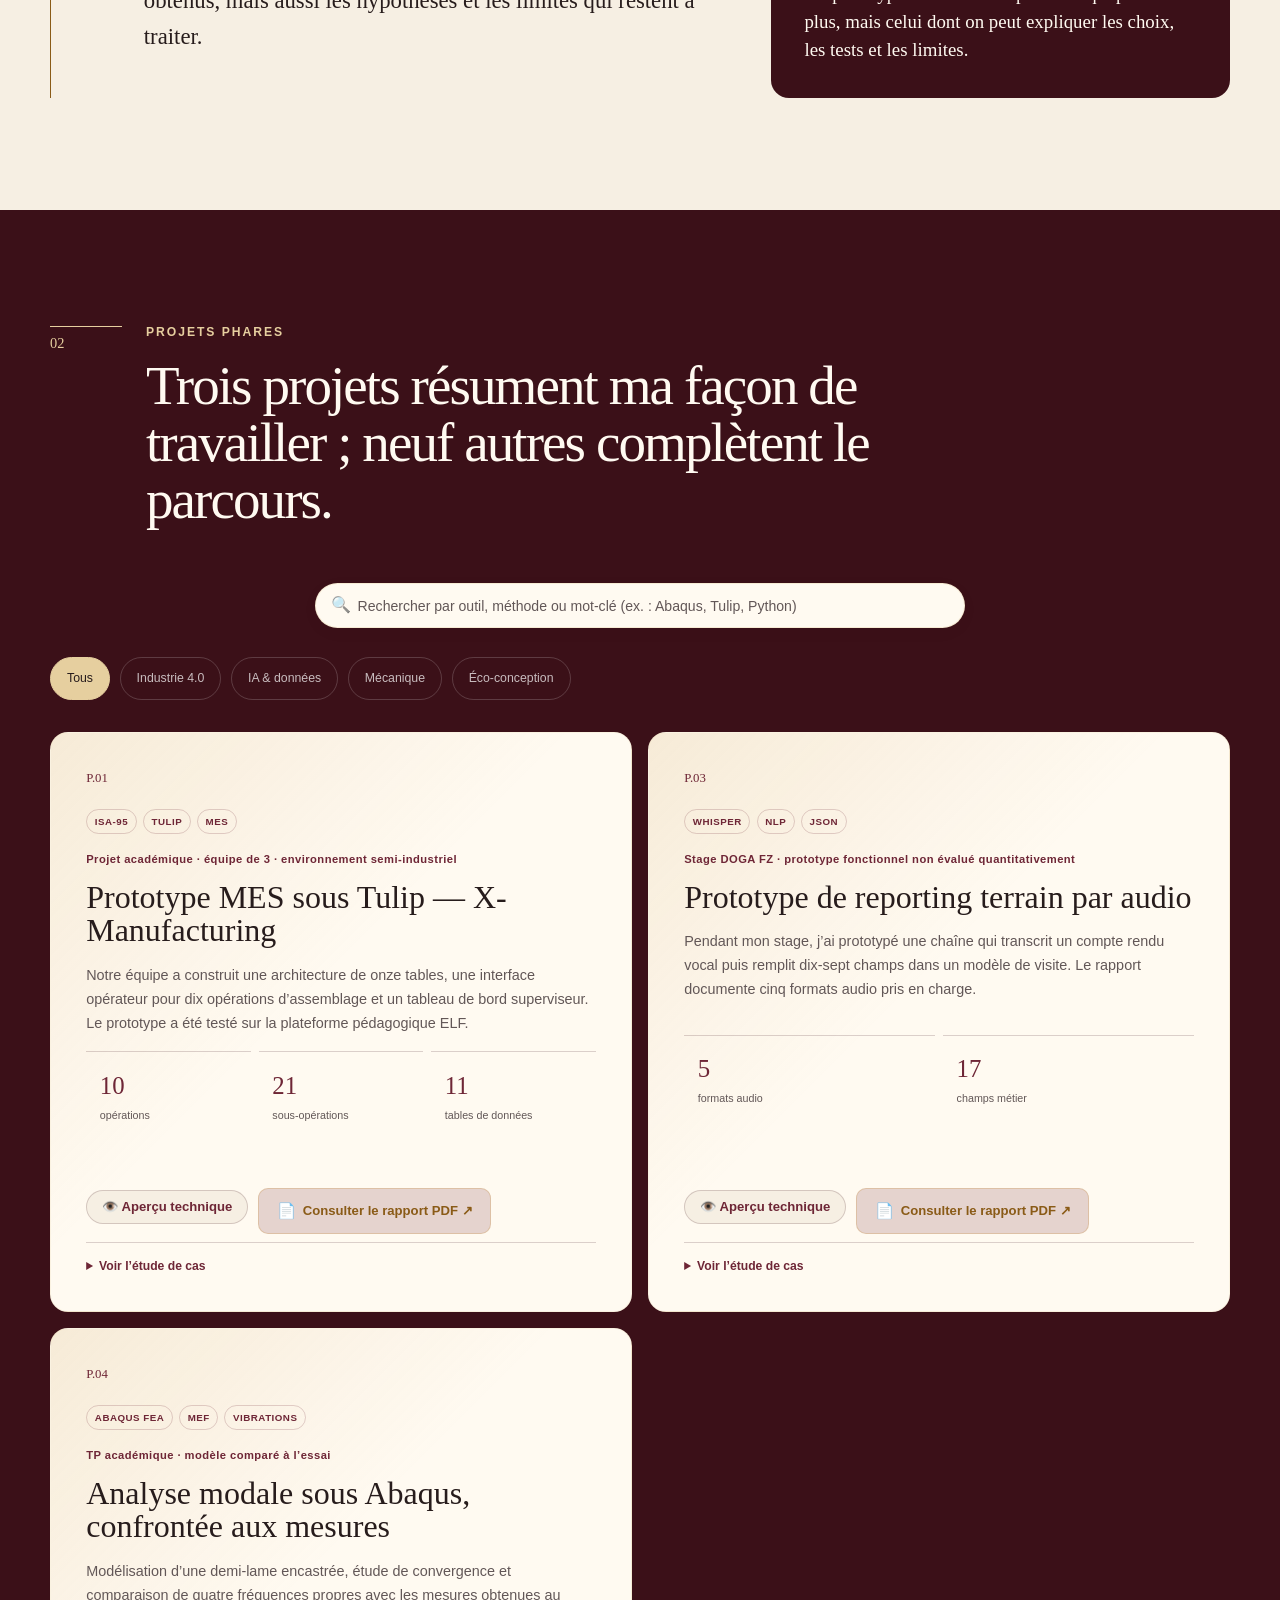
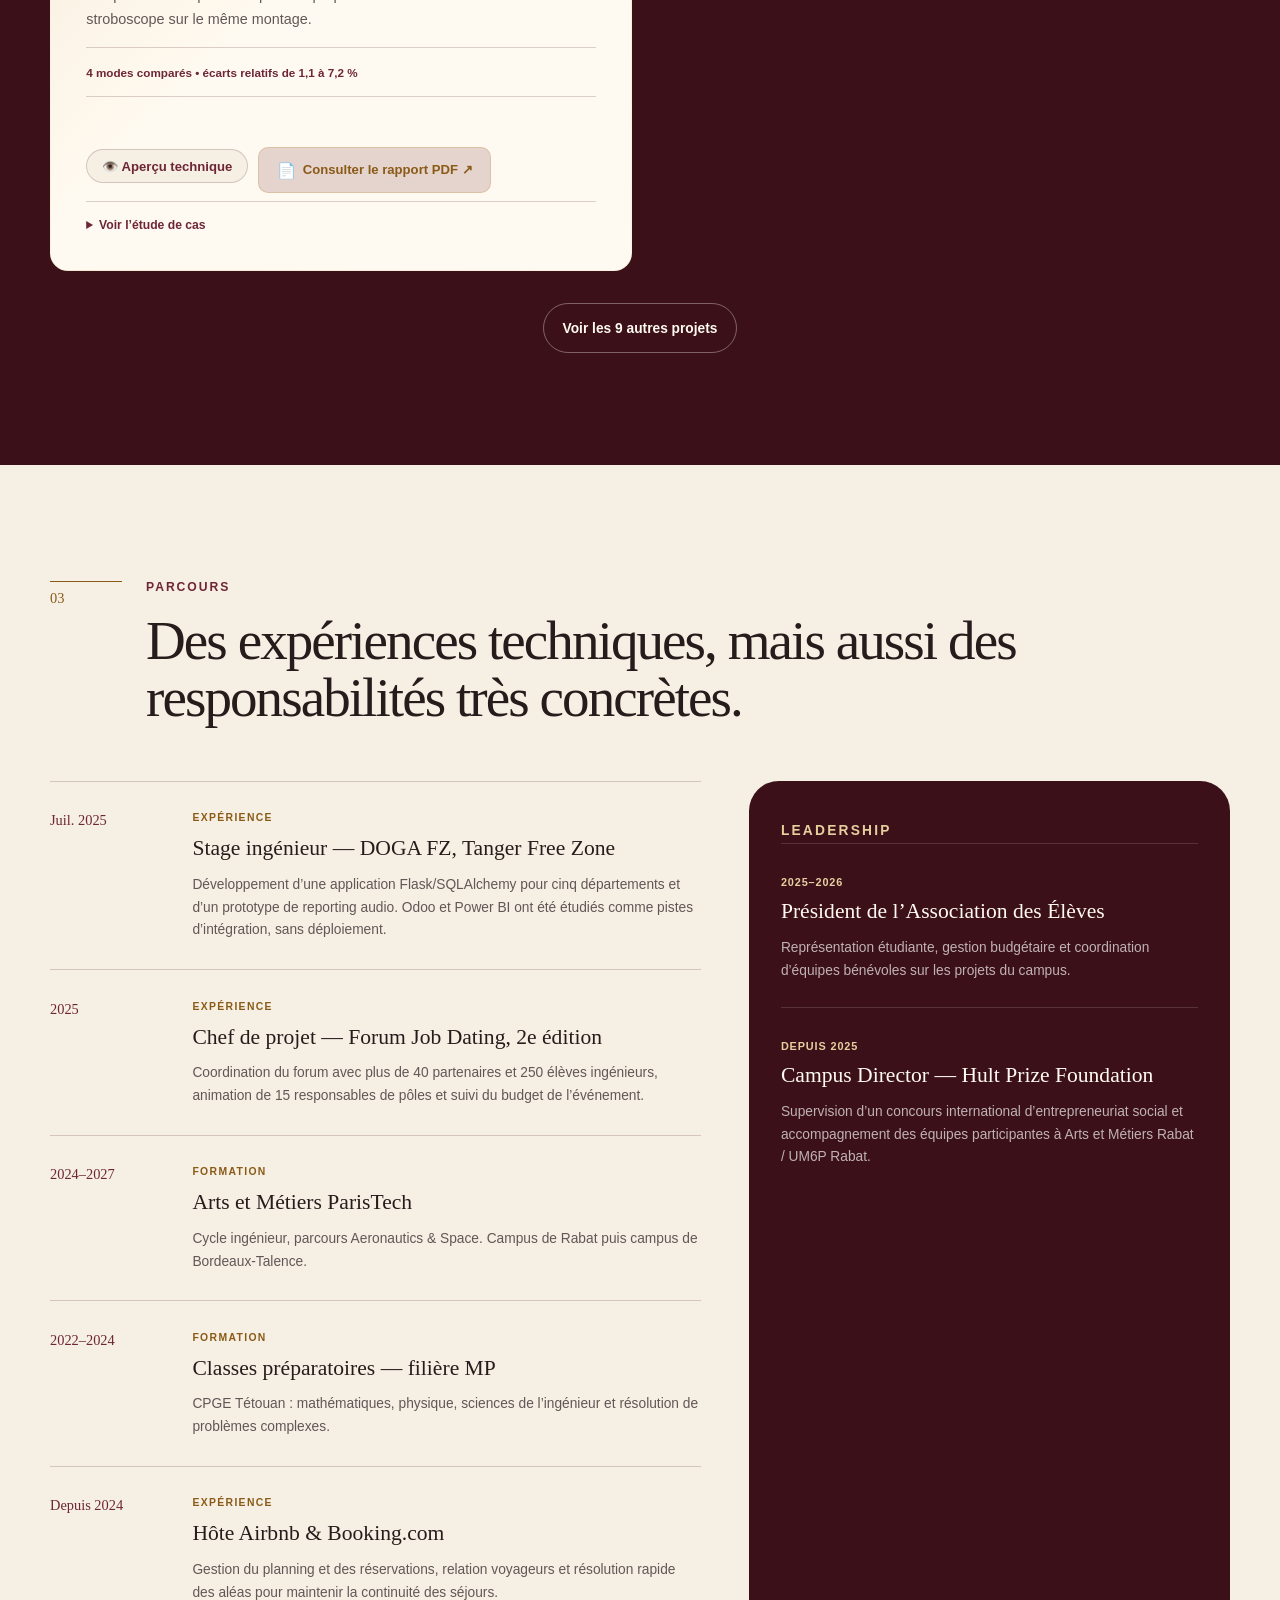
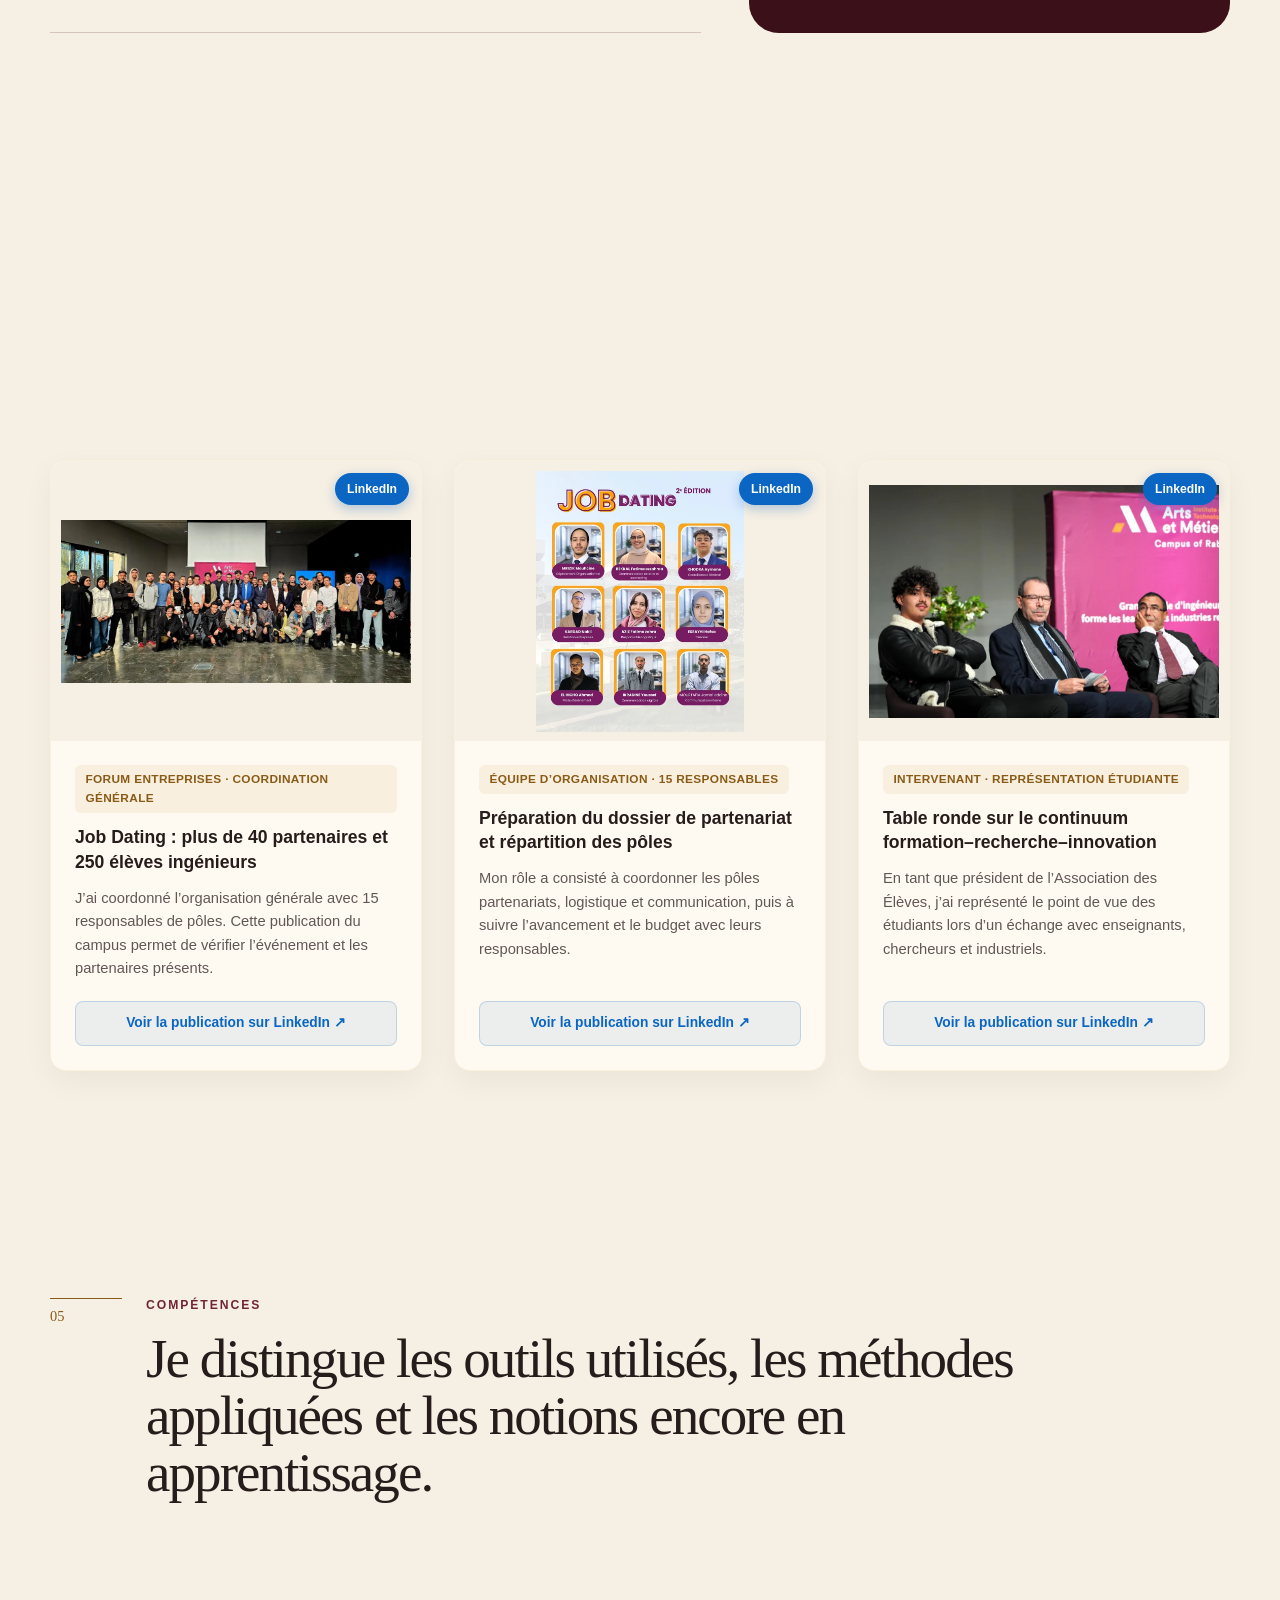
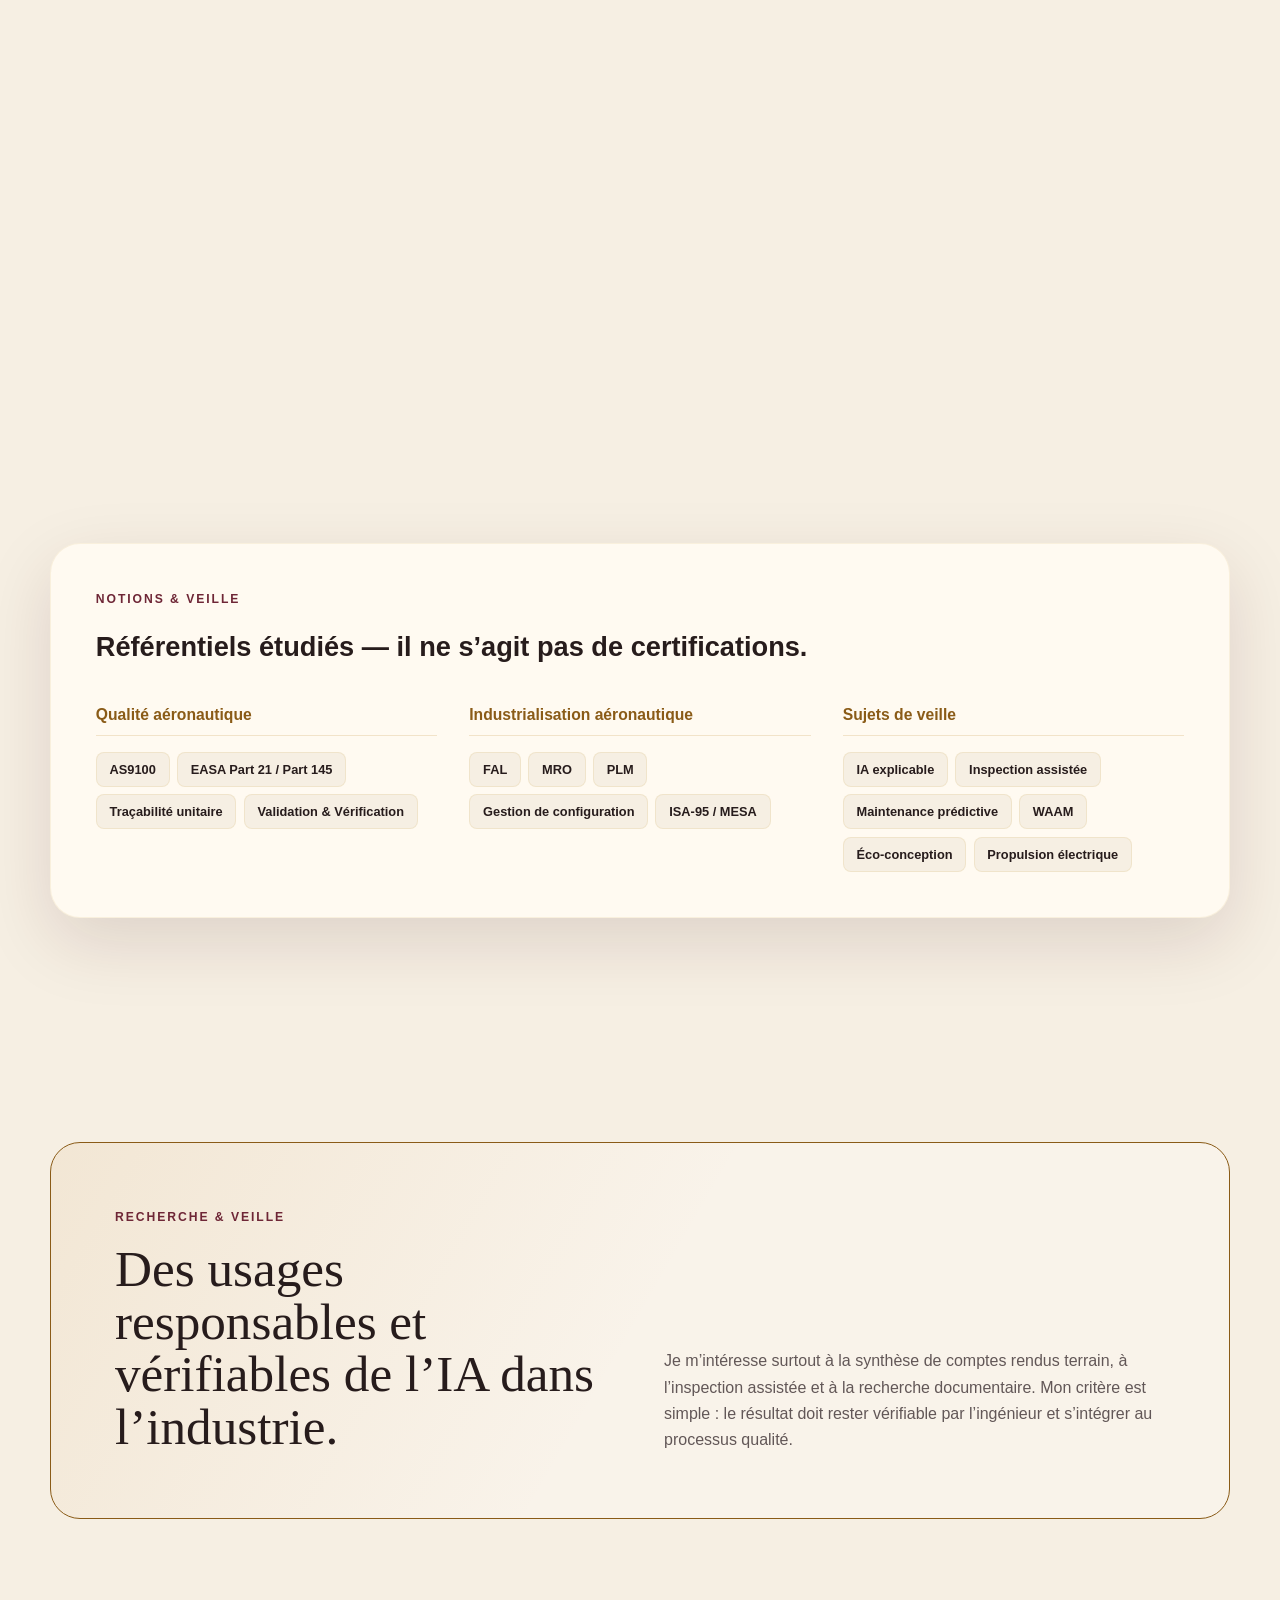
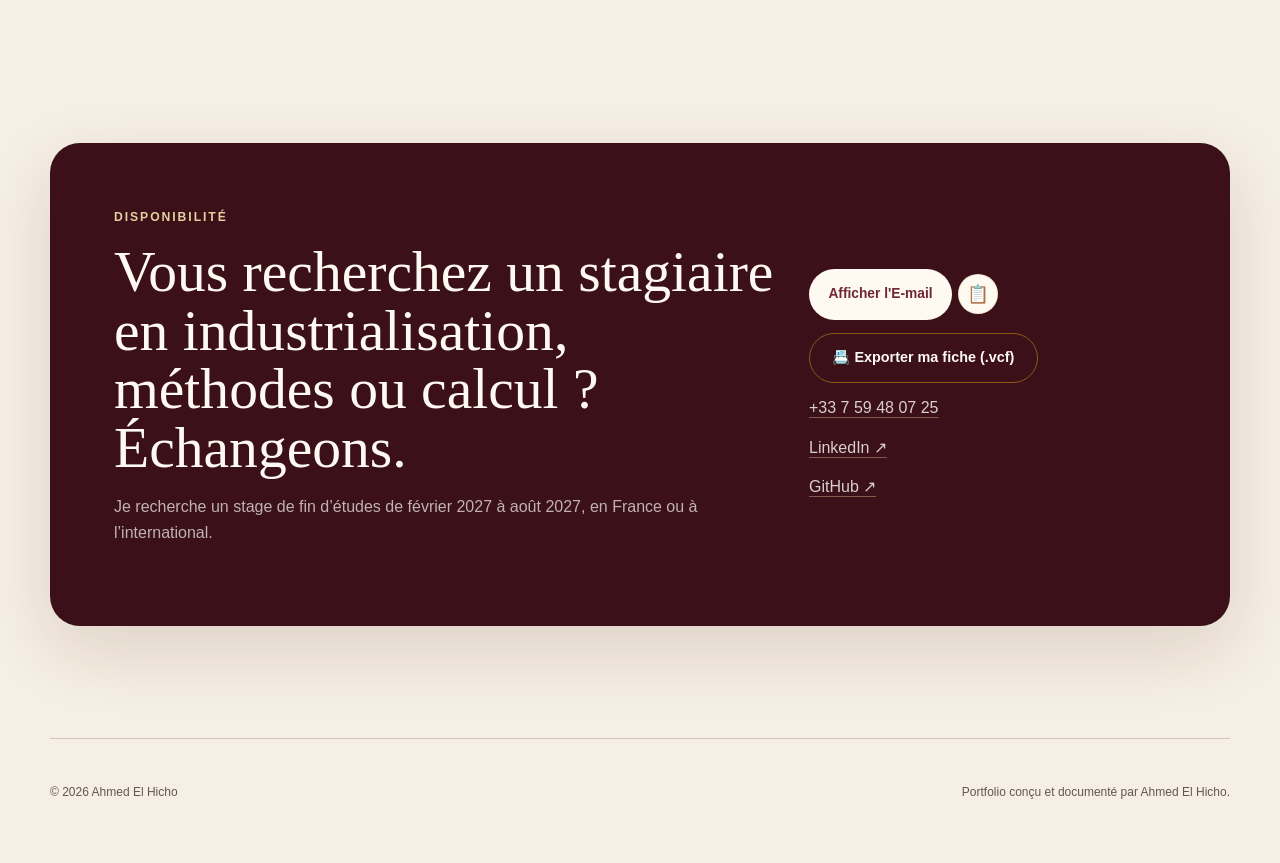
==== commit 8eb48698: "security: mise en place CSP, anti-scraping, SRI, robots.txt et mot de passe PDF" ====
--- a/index.html
+++ b/index.html
@@ -92,7 +92,7 @@
               <span data-i18n="heroProjects">Découvrir mes projets</span>
               <span aria-hidden="true">↘</span>
             </a>
-            <a class="button button-secondary" href="assets/CV_Ahmed_El_Hicho.pdf" target="_blank" rel="noopener">
+            <a class="button button-secondary" href="assets/CV_Ahmed_El_Hicho.pdf" target="_blank" rel="noopener noreferrer" rel="noopener">
               <span data-i18n="heroCV">Voir mon CV</span>
               <span aria-hidden="true">PDF</span>
             </a>
@@ -219,7 +219,7 @@
           </ul>
           <div class="project-actions-row">
             <button type="button" class="quick-view-btn" data-project="p1" data-i18n="quickViewBtn">👁️ Aperçu technique</button>
-            <a class="report-link" href="assets/reports/P01_Rapport_MES_Tulip.pdf" target="_blank" rel="noopener" data-i18n="reportLink">Consulter le rapport PDF ↗</a>
+            <a class="report-link" href="assets/reports/P01_Rapport_MES_Tulip.pdf" target="_blank" rel="noopener noreferrer" rel="noopener" data-i18n="reportLink">Consulter le rapport PDF ↗</a>
           </div>
           <details>
             <summary data-i18n="caseStudy">Voir l’étude de cas</summary>
@@ -246,7 +246,7 @@
           </div>
           <div class="project-actions-row">
             <button type="button" class="quick-view-btn" data-project="p2" data-i18n="quickViewBtn">👁️ Aperçu technique</button>
-            <a class="report-link" href="assets/reports/P02_Rapport_Andon_Digital.pdf" target="_blank" rel="noopener" data-i18n="reportLink">Consulter le rapport PDF ↗</a>
+            <a class="report-link" href="assets/reports/P02_Rapport_Andon_Digital.pdf" target="_blank" rel="noopener noreferrer" rel="noopener" data-i18n="reportLink">Consulter le rapport PDF ↗</a>
             <span class="report-size">7,3 Mo</span>
           </div>
           <details>
@@ -275,7 +275,7 @@
           </ul>
           <div class="project-actions-row">
             <button type="button" class="quick-view-btn" data-project="p3" data-i18n="quickViewBtn">👁️ Aperçu technique</button>
-            <a class="report-link" href="assets/reports/P03_Rapport_Reporting_Audio_IA.pdf" target="_blank" rel="noopener" data-i18n="reportLink">Consulter le rapport PDF ↗</a>
+            <a class="report-link" href="assets/reports/P03_Rapport_Reporting_Audio_IA.pdf" target="_blank" rel="noopener noreferrer" rel="noopener" data-i18n="reportLink">Consulter le rapport PDF ↗</a>
           </div>
           <details>
             <summary data-i18n="caseStudy">Voir l’étude de cas</summary>
@@ -302,7 +302,7 @@
           </div>
           <div class="project-actions-row">
             <button type="button" class="quick-view-btn" data-project="p4" data-i18n="quickViewBtn">👁️ Aperçu technique</button>
-            <a class="report-link" href="assets/reports/P04_Rapport_Analyse_Modale_Abaqus.pdf" target="_blank" rel="noopener" data-i18n="reportLink">Consulter le rapport PDF ↗</a>
+            <a class="report-link" href="assets/reports/P04_Rapport_Analyse_Modale_Abaqus.pdf" target="_blank" rel="noopener noreferrer" rel="noopener" data-i18n="reportLink">Consulter le rapport PDF ↗</a>
           </div>
           <details>
             <summary data-i18n="caseStudy">Voir l’étude de cas</summary>
@@ -329,7 +329,7 @@
           </div>
           <div class="project-actions-row">
             <button type="button" class="quick-view-btn" data-project="p5" data-i18n="quickViewBtn">👁️ Aperçu technique</button>
-            <a class="report-link" href="assets/reports/P05_Rapport_Optimisation_SVM_Uzawa.pdf" target="_blank" rel="noopener" data-i18n="reportLink">Consulter le rapport PDF ↗</a>
+            <a class="report-link" href="assets/reports/P05_Rapport_Optimisation_SVM_Uzawa.pdf" target="_blank" rel="noopener noreferrer" rel="noopener" data-i18n="reportLink">Consulter le rapport PDF ↗</a>
           </div>
           <details>
             <summary data-i18n="caseStudy">Voir l’étude de cas</summary>
@@ -357,7 +357,7 @@
           </ul>
           <div class="project-actions-row">
             <button type="button" class="quick-view-btn" data-project="p6" data-i18n="quickViewBtn">👁️ Aperçu technique</button>
-            <a class="report-link" href="assets/reports/P06_Rapport_Ecoconception_ACV.pdf" target="_blank" rel="noopener" data-i18n="reportLink">Consulter le rapport PDF ↗</a>
+            <a class="report-link" href="assets/reports/P06_Rapport_Ecoconception_ACV.pdf" target="_blank" rel="noopener noreferrer" rel="noopener" data-i18n="reportLink">Consulter le rapport PDF ↗</a>
             <span class="report-size">10,7 Mo</span>
           </div>
           <details>
@@ -385,7 +385,7 @@
           </div>
           <div class="project-actions-row">
             <button type="button" class="quick-view-btn" data-project="p7" data-i18n="quickViewBtn">👁️ Aperçu technique</button>
-            <a class="report-link" href="assets/reports/P07_Rapport_Equilibrage_Dynamique.pdf" target="_blank" rel="noopener" data-i18n="reportLink">Consulter le rapport PDF ↗</a>
+            <a class="report-link" href="assets/reports/P07_Rapport_Equilibrage_Dynamique.pdf" target="_blank" rel="noopener noreferrer" rel="noopener" data-i18n="reportLink">Consulter le rapport PDF ↗</a>
           </div>
           <details>
             <summary data-i18n="caseStudy">Voir l’étude de cas</summary>
@@ -413,7 +413,7 @@
           </ul>
           <div class="project-actions-row">
             <button type="button" class="quick-view-btn" data-project="p8" data-i18n="quickViewBtn">👁️ Aperçu technique</button>
-            <a class="report-link" href="assets/reports/P08_Rapport_Conception_VAE.pdf" target="_blank" rel="noopener" data-i18n="reportLink">Consulter le rapport PDF ↗</a>
+            <a class="report-link" href="assets/reports/P08_Rapport_Conception_VAE.pdf" target="_blank" rel="noopener noreferrer" rel="noopener" data-i18n="reportLink">Consulter le rapport PDF ↗</a>
           </div>
           <details>
             <summary data-i18n="caseStudy">Voir l’étude de cas</summary>
@@ -441,7 +441,7 @@
           </ul>
           <div class="project-actions-row">
             <button type="button" class="quick-view-btn" data-project="p9" data-i18n="quickViewBtn">👁️ Aperçu technique</button>
-            <a class="report-link" href="assets/reports/P09_Rapport_MSAP_Electrotechnique.pdf" target="_blank" rel="noopener" data-i18n="reportLink">Consulter le rapport PDF ↗</a>
+            <a class="report-link" href="assets/reports/P09_Rapport_MSAP_Electrotechnique.pdf" target="_blank" rel="noopener noreferrer" rel="noopener" data-i18n="reportLink">Consulter le rapport PDF ↗</a>
           </div>
           <details>
             <summary data-i18n="caseStudy">Voir l’étude de cas</summary>
@@ -468,7 +468,7 @@
           </div>
           <div class="project-actions-row">
             <button type="button" class="quick-view-btn" data-project="p10" data-i18n="quickViewBtn">👁️ Aperçu technique</button>
-            <a class="report-link" href="assets/reports/P10_Rapport_Chaine_Traction_VE.pdf" target="_blank" rel="noopener" data-i18n="reportLink">Consulter le rapport PDF ↗</a>
+            <a class="report-link" href="assets/reports/P10_Rapport_Chaine_Traction_VE.pdf" target="_blank" rel="noopener noreferrer" rel="noopener" data-i18n="reportLink">Consulter le rapport PDF ↗</a>
           </div>
           <details>
             <summary data-i18n="caseStudy">Voir l’étude de cas</summary>
@@ -495,7 +495,7 @@
           </div>
           <div class="project-actions-row">
             <button type="button" class="quick-view-btn" data-project="p11" data-i18n="quickViewBtn">👁️ Aperçu technique</button>
-            <a class="report-link" href="assets/reports/P11_Rapport_Optimisation_Taguchi_ANOVA.pdf" target="_blank" rel="noopener" data-i18n="reportLink">Consulter le rapport PDF ↗</a>
+            <a class="report-link" href="assets/reports/P11_Rapport_Optimisation_Taguchi_ANOVA.pdf" target="_blank" rel="noopener noreferrer" rel="noopener" data-i18n="reportLink">Consulter le rapport PDF ↗</a>
           </div>
           <details>
             <summary data-i18n="caseStudy">Voir l’étude de cas</summary>
@@ -523,7 +523,7 @@
           </ul>
           <div class="project-actions-row">
             <button type="button" class="quick-view-btn" data-project="p12" data-i18n="quickViewBtn">👁️ Aperçu technique</button>
-            <a class="report-link" href="assets/reports/P12_Rapport_BDD_OREXA_SQL.pdf" target="_blank" rel="noopener" data-i18n="reportLink">Consulter le rapport PDF ↗</a>
+            <a class="report-link" href="assets/reports/P12_Rapport_BDD_OREXA_SQL.pdf" target="_blank" rel="noopener noreferrer" rel="noopener" data-i18n="reportLink">Consulter le rapport PDF ↗</a>
           </div>
           <details>
             <summary data-i18n="caseStudy">Voir l’étude de cas</summary>
@@ -795,14 +795,14 @@
         </div>
         <div class="contact-actions">
           <div class="email-action-group">
-            <a class="button button-light" href="mailto:elhichoahmed8@gmail.com">elhichoahmed8@gmail.com</a>
+            <a class="button button-light secure-email" data-contact="ZWxoaWNob2FobWVkOEBnbWFpbC5jb20=" href="#" data-i18n="showEmail">Afficher l'E-mail</a>
             <button type="button" id="copyEmailBtn" class="copy-icon-btn" aria-label="Copier l'adresse e-mail" title="Copier l'e-mail" data-i18n-aria-label="copyEmailAria" data-i18n-title="copyEmailTitle">📋</button>
             <span id="copyToast" class="copy-toast" aria-live="polite" data-i18n="copyEmailSuccess">E-mail copié !</span>
           </div>
           <button type="button" id="vcardExportBtn" class="button button-outline-gold" data-i18n="vcardBtn">📇 Exporter ma fiche (.vcf)</button>
           <a class="text-link" href="tel:+33759480725">+33 7 59 48 07 25</a>
-          <a class="text-link" href="https://www.linkedin.com/in/ahmed-el-hicho" target="_blank" rel="noopener">LinkedIn ↗</a>
-          <a class="text-link" href="https://github.com/Elhicho" target="_blank" rel="noopener">GitHub ↗</a>
+          <a class="text-link" href="https://www.linkedin.com/in/ahmed-el-hicho" target="_blank" rel="noopener noreferrer" rel="noopener">LinkedIn ↗</a>
+          <a class="text-link" href="https://github.com/Elhicho" target="_blank" rel="noopener noreferrer" rel="noopener">GitHub ↗</a>
         </div>
       </div>
     </section>
@@ -844,10 +844,29 @@
         </div>
       </div>
       <div class="modal-footer">
-        <a id="modalReportLink" class="button button-primary" href="#" target="_blank" rel="noopener" data-i18n="modalReportLink">Consulter le rapport complet (PDF) ↗</a>
+        <a id="modalReportLink" class="button button-primary" href="#" target="_blank" rel="noopener noreferrer" rel="noopener" data-i18n="modalReportLink">Consulter le rapport complet (PDF) ↗</a>
         <button type="button" id="modalCloseActionBtn" class="button button-light" data-i18n="modalCloseBtn">Fermer</button>
       </div>
     </div>
   </div>
+
+  <div class="modal-overlay" id="securityModal">
+    <div class="modal-container" style="max-width: 400px;">
+      <div class="modal-header">
+        <h3 data-i18n="securityModalTitle">Accès Protégé</h3>
+        <button class="modal-close" id="closeSecurityModal" aria-label="Fermer"><i class="fas fa-times"></i></button>
+      </div>
+      <div class="modal-body">
+        <p data-i18n="securityModalText">Ce document est confidentiel. Veuillez saisir le mot de passe d'accès.</p>
+        <input type="password" id="documentPassword" placeholder="Mot de passe" style="width: 100%; padding: 0.8rem; margin-top: 1rem; border: 1px solid var(--border); border-radius: 8px; background: var(--surface); color: var(--ink);">
+        <p id="securityError" style="color: #e74c3c; font-size: 0.85rem; margin-top: 0.5rem; display: none;" data-i18n="securityModalError">Mot de passe incorrect.</p>
+      </div>
+      <div class="modal-footer">
+        <button class="button button-outline" id="cancelSecurityBtn" data-i18n="cancelBtn">Annuler</button>
+        <button class="button button-primary" id="confirmSecurityBtn" data-i18n="confirmBtn">Valider</button>
+      </div>
+    </div>
+  </div>
+
 </body>
 </html>
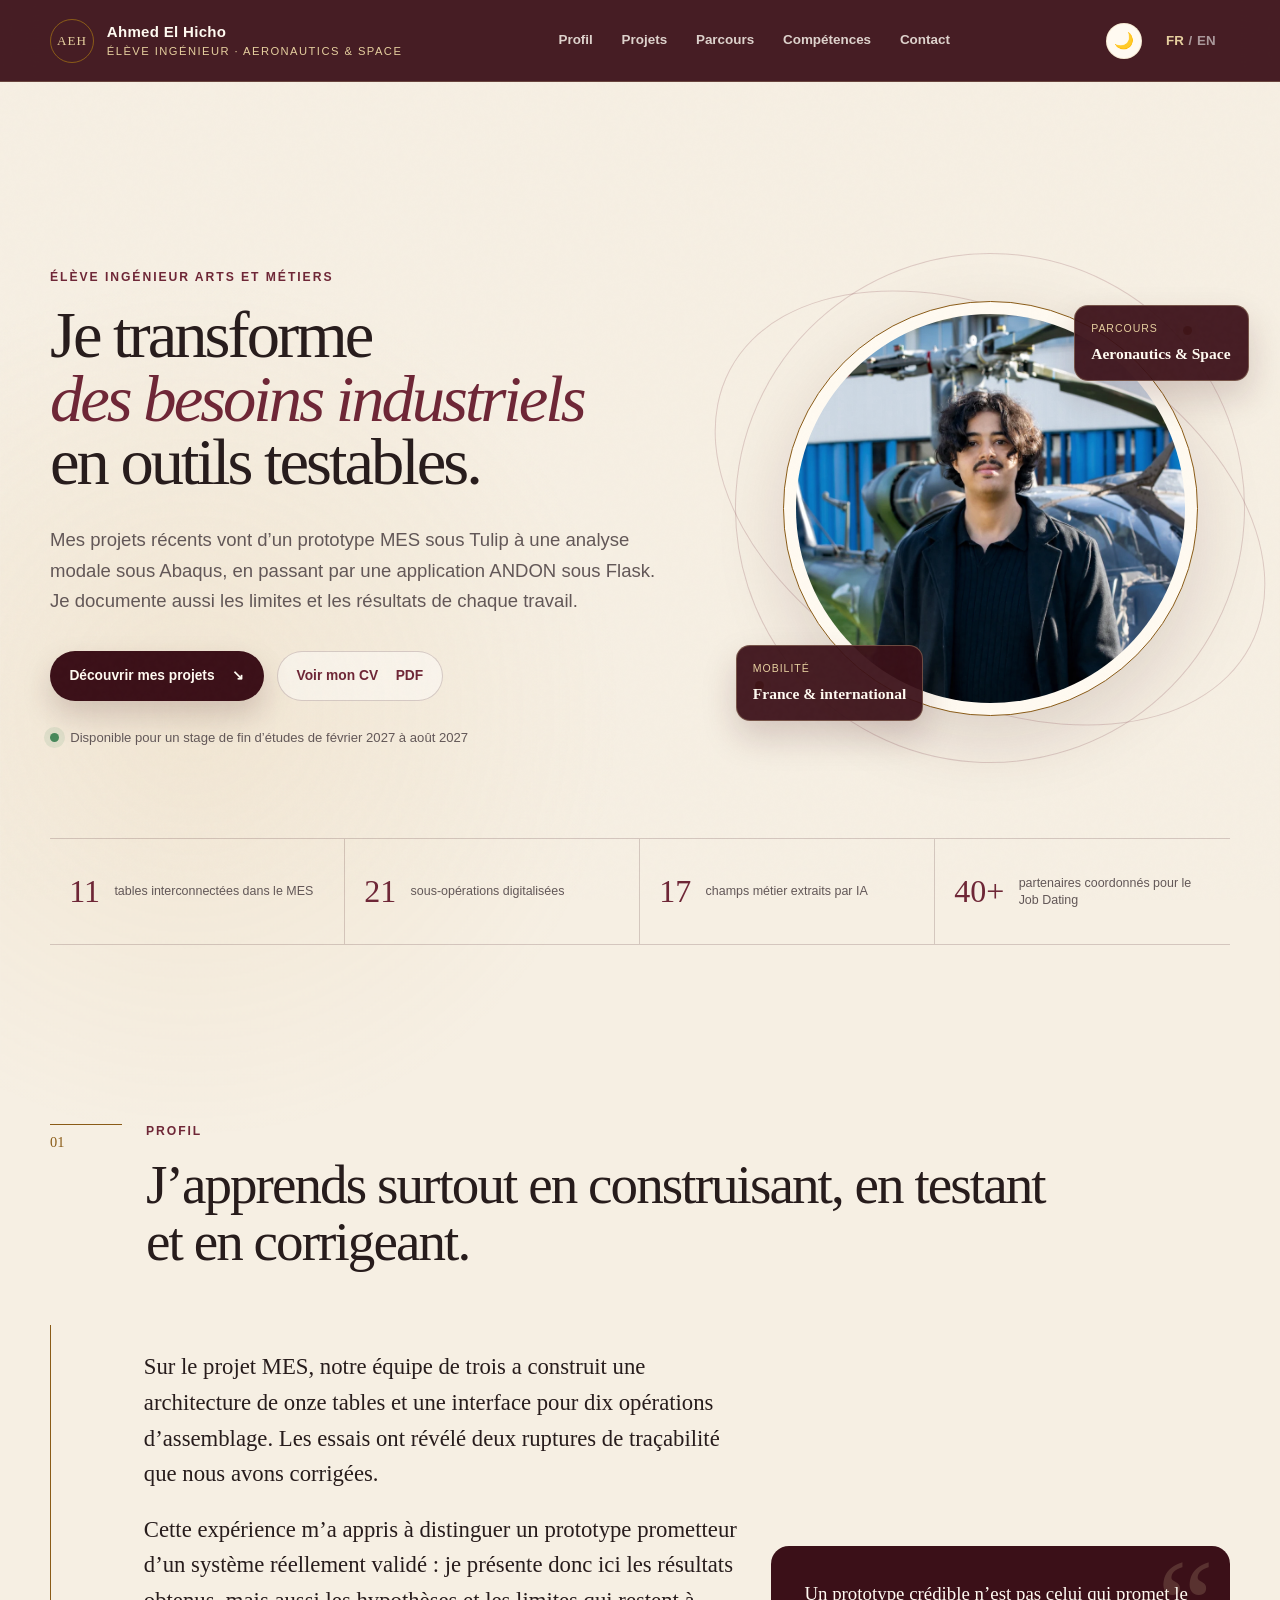
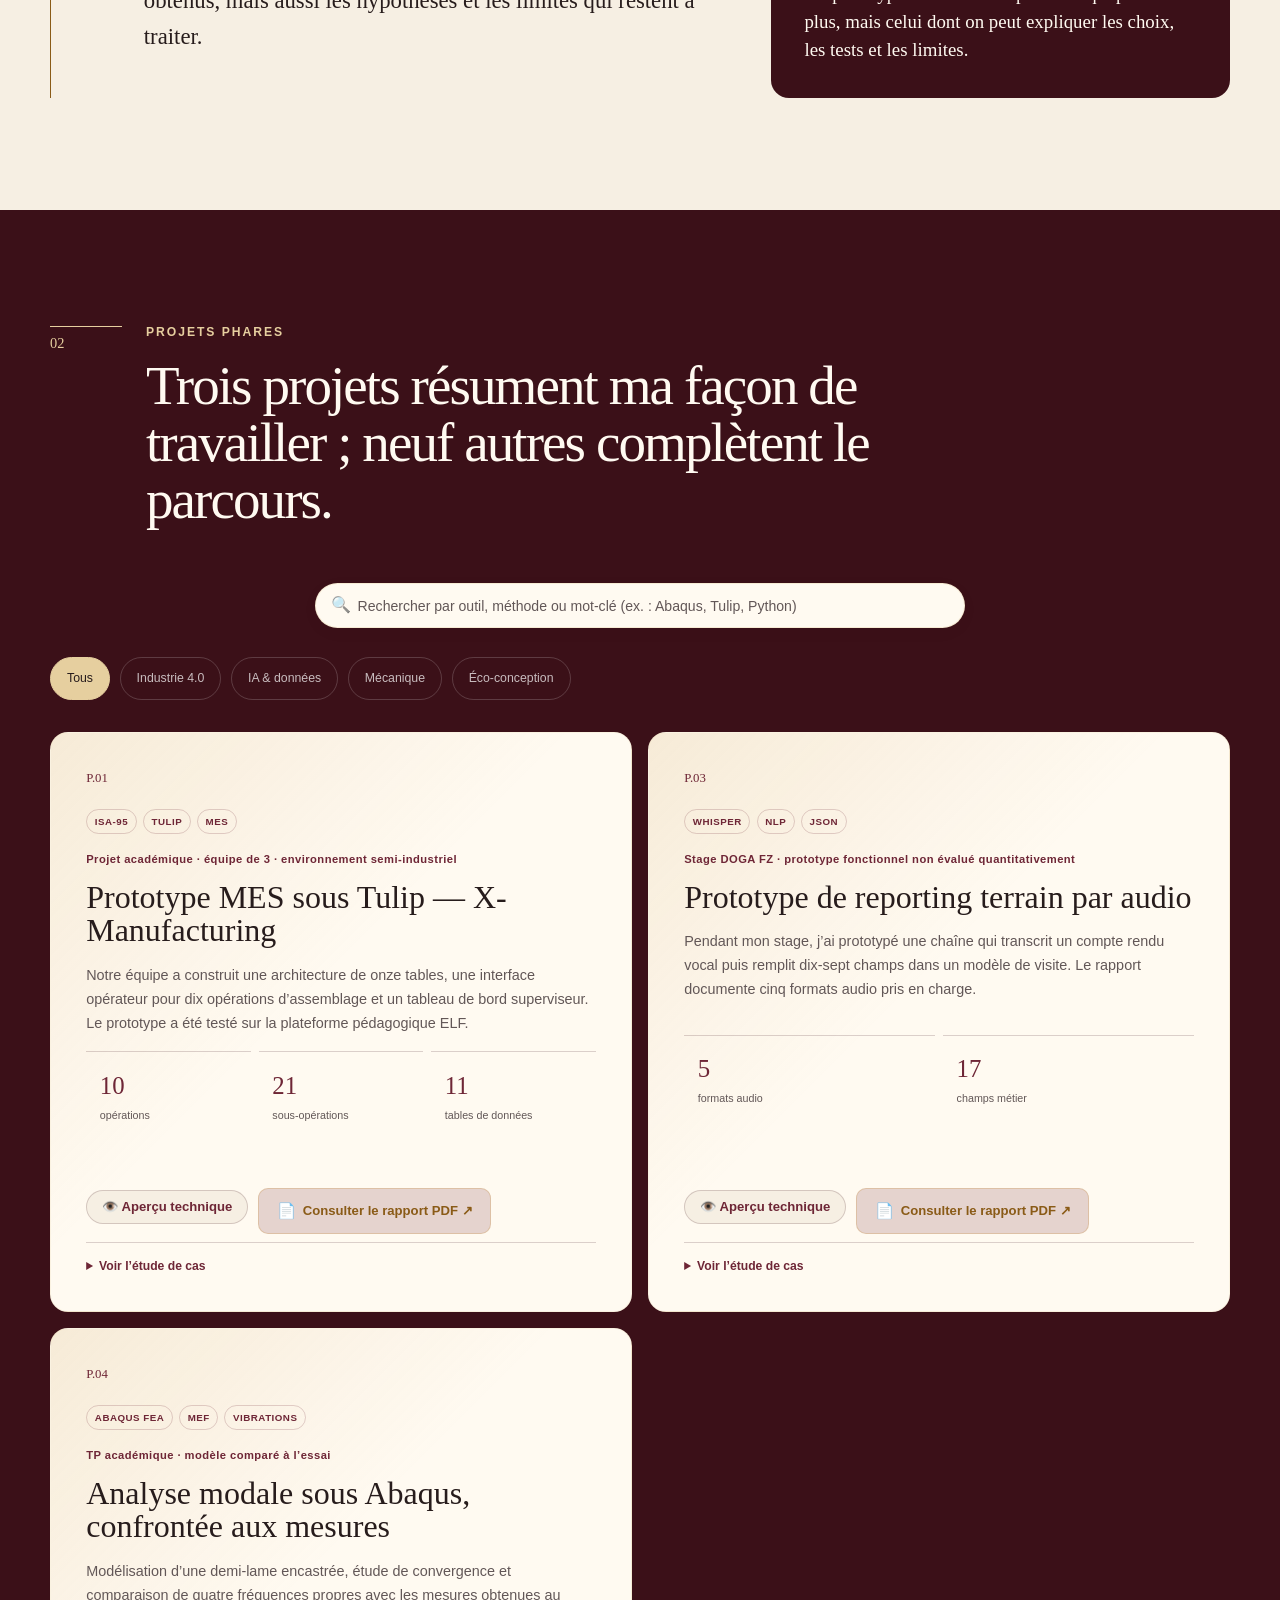
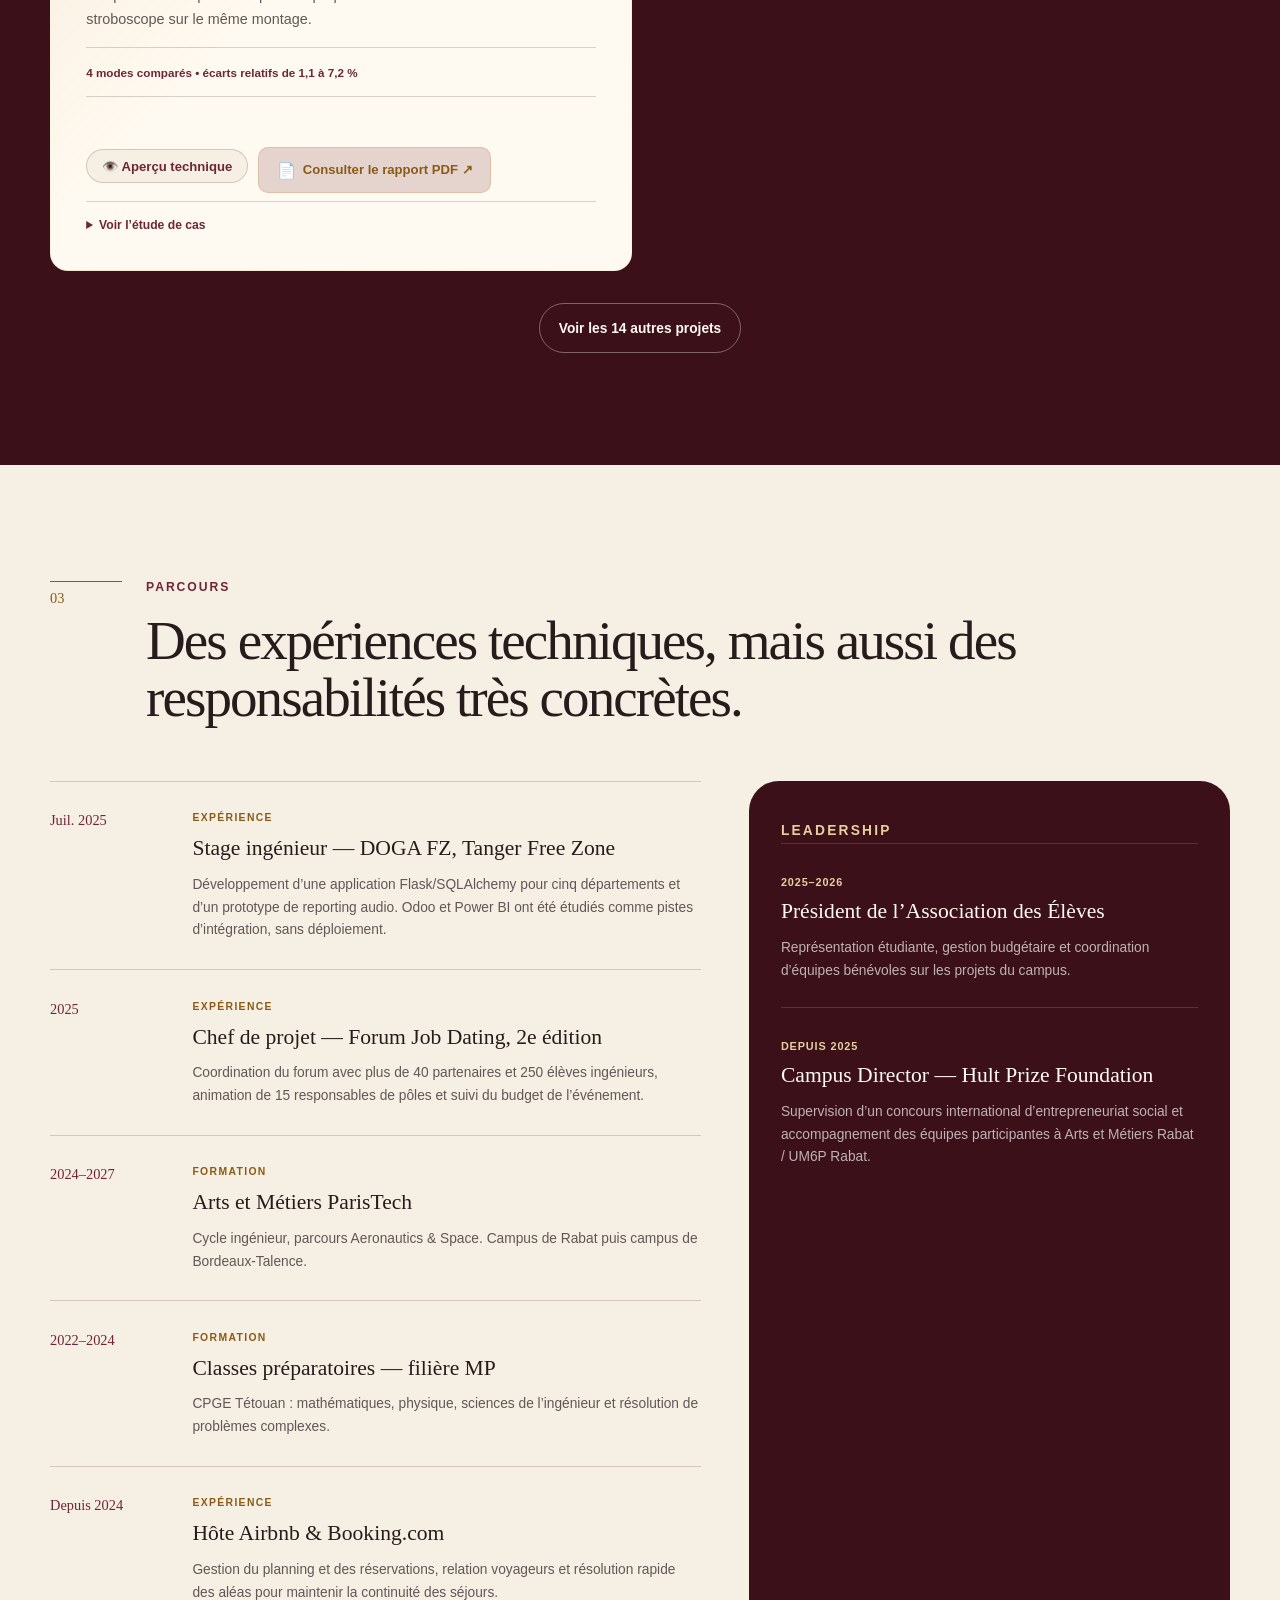
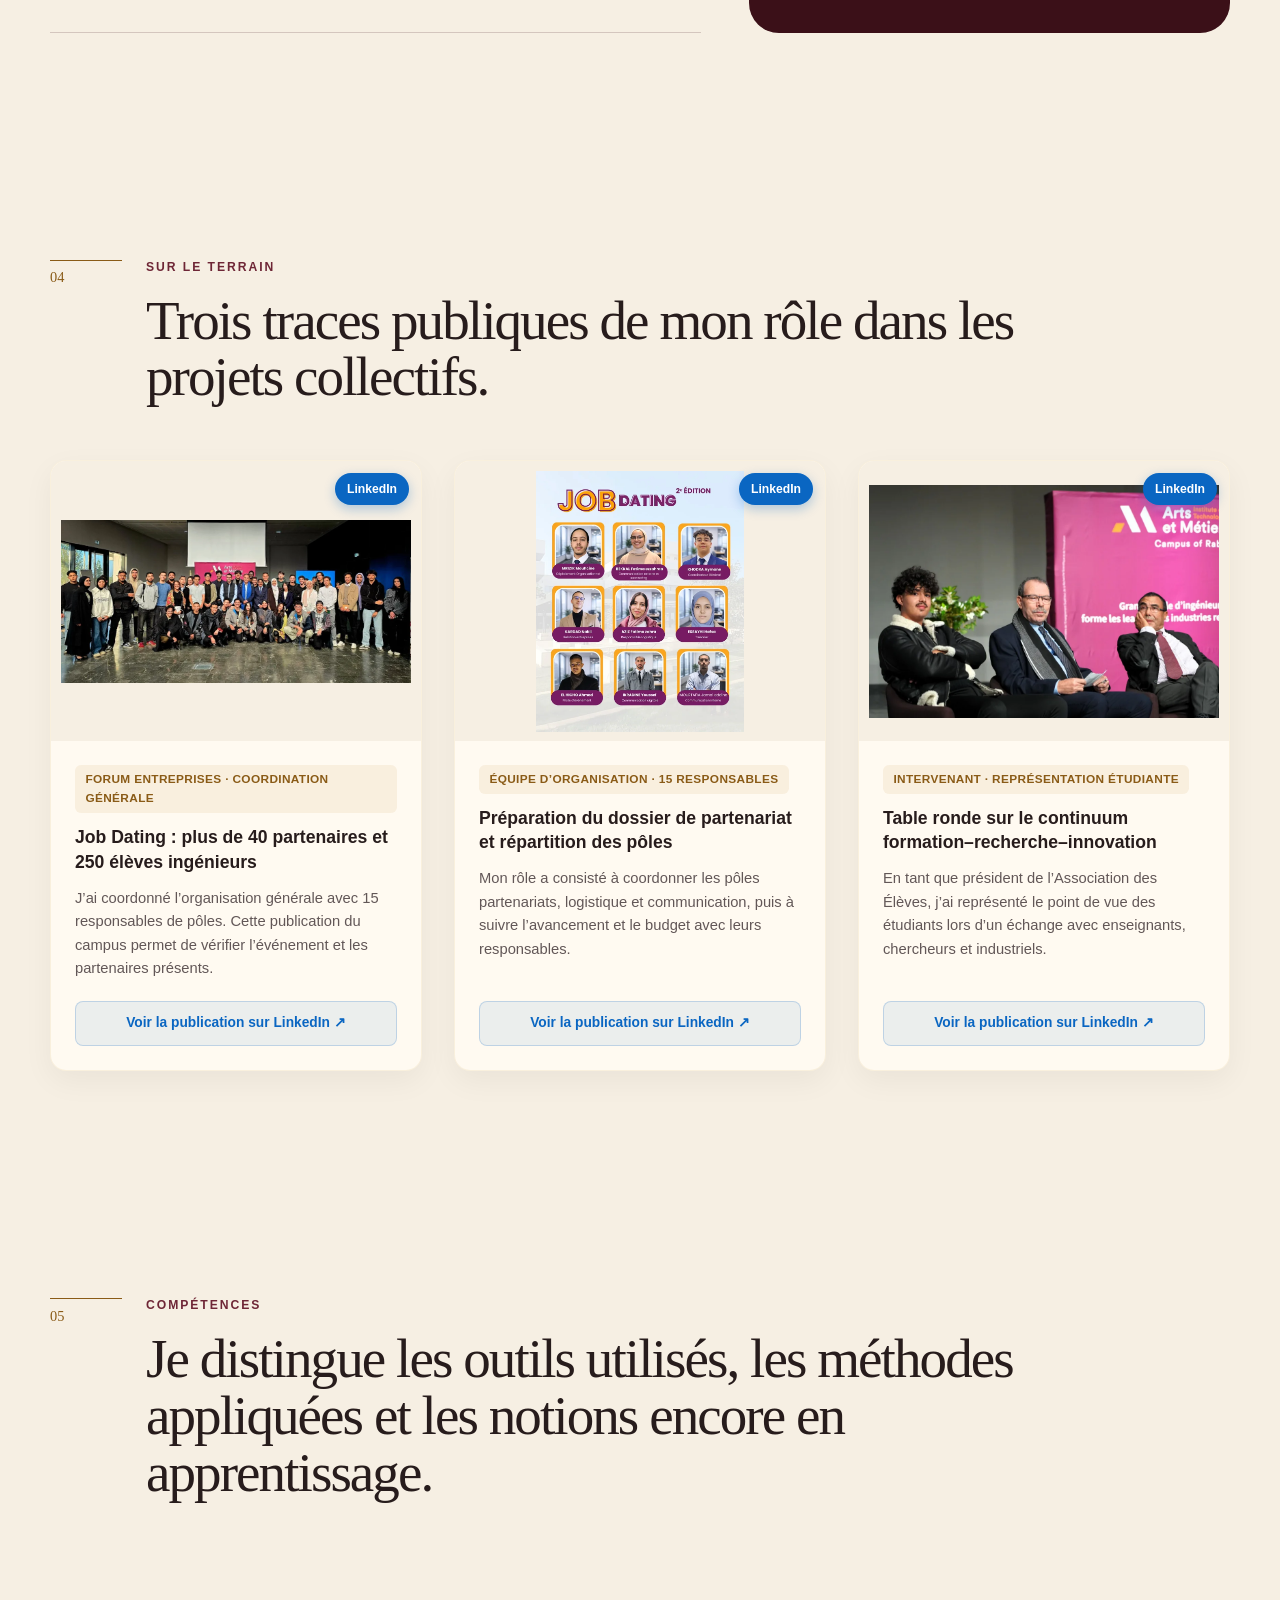
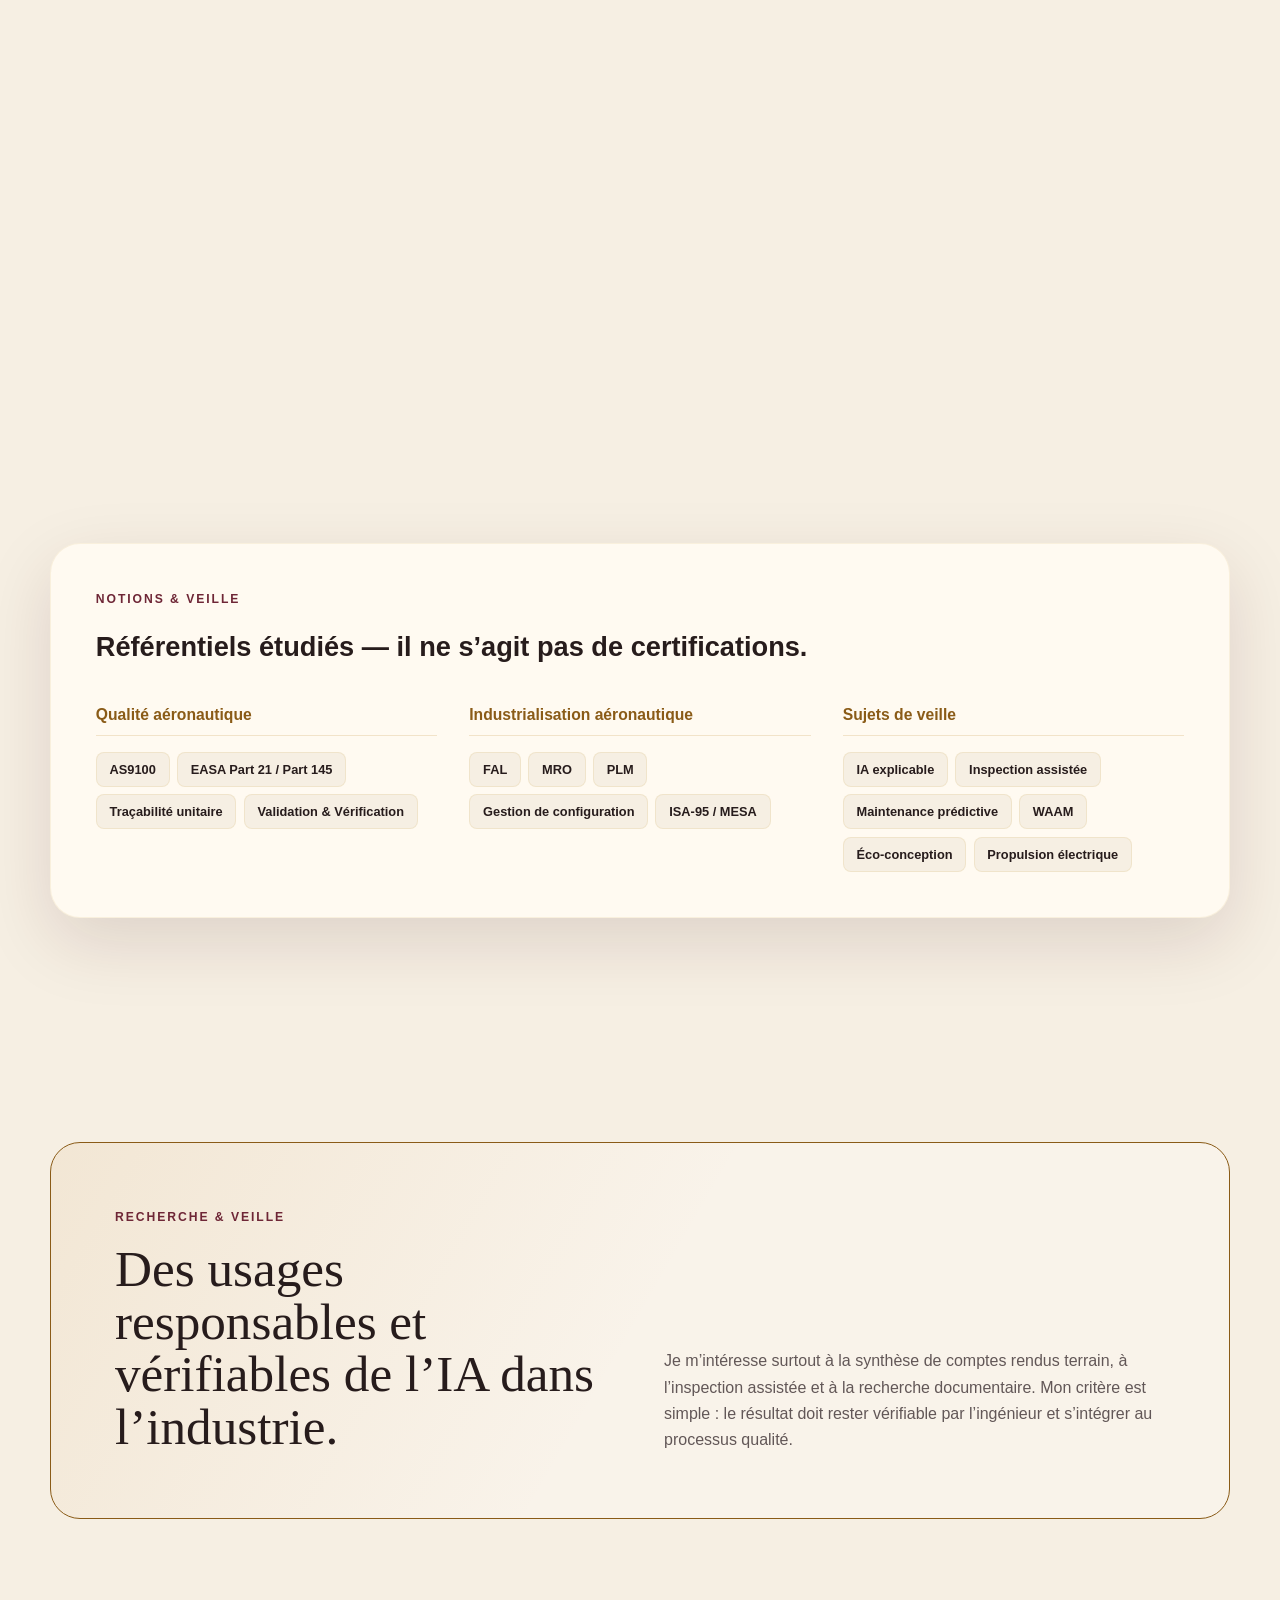
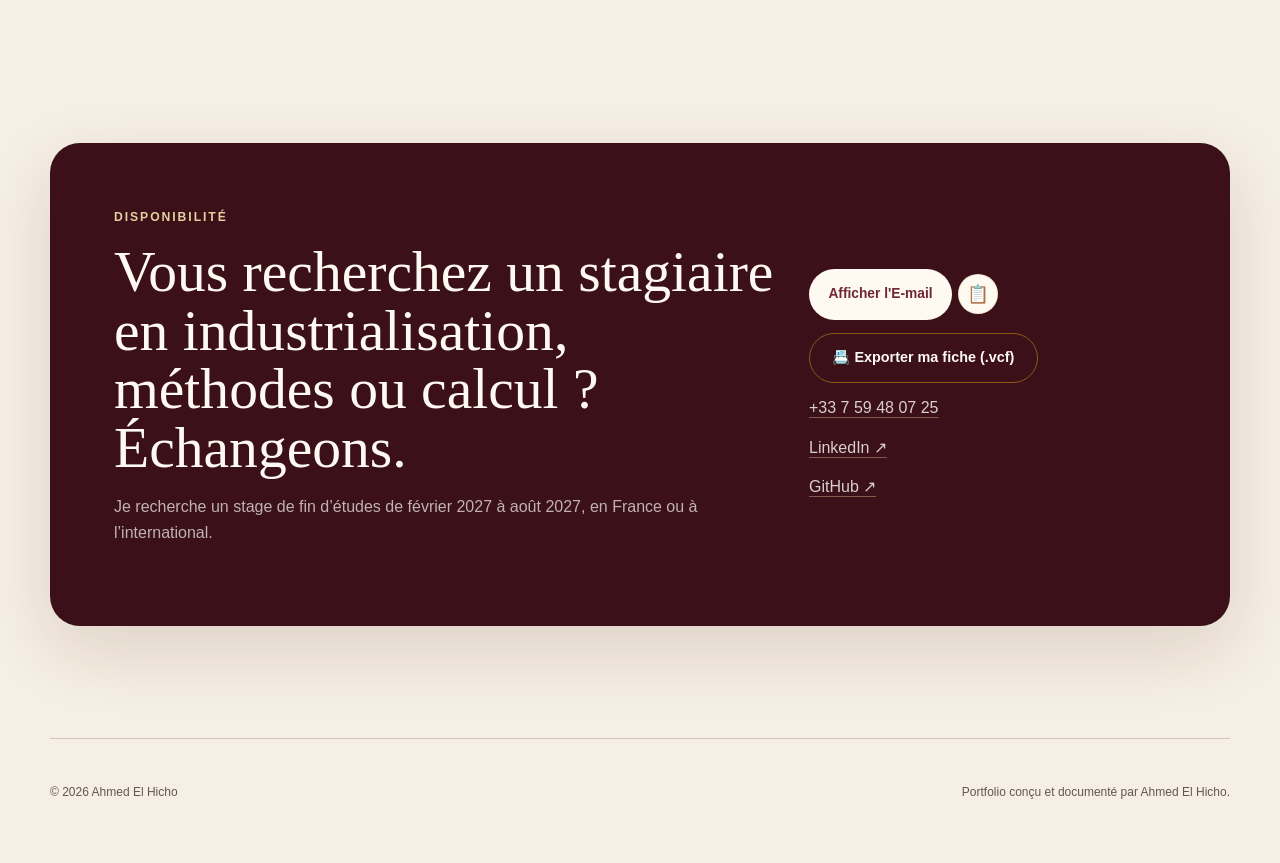
==== commit b67fcb9f: "Ajout des 5 nouveaux projets, PDF et traductions" ====
--- a/index.html
+++ b/index.html
@@ -1,872 +1,1021 @@
-<!doctype html>
-<html lang="fr" data-lang="fr">
-<head>
-  <meta charset="utf-8">
-  <meta name="viewport" content="width=device-width, initial-scale=1">
-  <title>Ahmed El Hicho — Élève ingénieur | Mécanique & digitalisation industrielle</title>
-  <meta name="description" content="Portfolio d'Ahmed El Hicho, élève ingénieur Arts et Métiers : projets de mécanique, simulation, digitalisation industrielle et données, avec rapports techniques vérifiables.">
-  <meta name="author" content="Ahmed El Hicho">
-  <meta name="theme-color" content="#3b1018">
-  <meta property="og:type" content="website">
-  <meta property="og:title" content="Ahmed El Hicho — Portfolio d'élève ingénieur">
-  <meta property="og:description" content="Mécanique, simulation et outils numériques pour l'industrie, présentés à travers des projets documentés.">
-  <meta property="og:image" content="assets/ahmed-el-hicho.webp">
-  <meta property="og:url" content="https://elhicho.github.io/ahmed-el-hicho.github.io/">
-  <link rel="canonical" href="https://elhicho.github.io/ahmed-el-hicho.github.io/">
-  <link rel="icon" href="assets/favicon.svg" type="image/svg+xml">
-  <link rel="stylesheet" href="styles.css">
-  <script defer src="script.js"></script>
-  <script type="application/ld+json">
-  {
-    "@context": "https://schema.org",
-    "@type": "Person",
-    "name": "Ahmed El Hicho",
-    "jobTitle": "Élève ingénieur Arts et Métiers",
-    "email": "mailto:elhichoahmed8@gmail.com",
-    "telephone": "+33 7 59 48 07 25",
-    "url": "https://elhicho.github.io/ahmed-el-hicho.github.io/",
-    "sameAs": [
-      "https://www.linkedin.com/in/ahmed-el-hicho",
-      "https://github.com/Elhicho"
-    ],
-    "knowsAbout": [
-      "Mécanique", "Simulation numérique", "Digitalisation industrielle", "MES",
-      "Abaqus", "Python", "Tulip", "Lean Manufacturing"
-    ]
-  }
-  </script>
-</head>
-<body>
-  <a class="skip-link" href="#main" data-i18n="skipLink">Aller au contenu</a>
-  <div class="scroll-progress" aria-hidden="true"><span></span></div>
-
-  <header class="site-header">
-    <a class="brand" href="#top" aria-label="Accueil Ahmed El Hicho" data-i18n-aria-label="homeAria">
-      <span class="brand-mark">AEH</span>
-      <span class="brand-copy">
-        <strong>Ahmed El Hicho</strong>
-      <small data-i18n="brandRole">Élève ingénieur · Aeronautics & Space</small>
-      </span>
-    </a>
-
-    <button class="menu-toggle" type="button" aria-expanded="false" aria-controls="primary-nav" aria-label="Ouvrir le menu" data-i18n-aria-label="menuAria">
-      <span></span><span></span><span></span>
-      <span class="sr-only" data-i18n="menuText">Menu</span>
-    </button>
-
-    <nav id="primary-nav" class="primary-nav" aria-label="Navigation principale" data-i18n-aria-label="mainNavAria">
-      <a href="#profil" data-i18n="navAbout">Profil</a>
-      <a href="#projets" data-i18n="navProjects">Projets</a>
-      <a href="#parcours" data-i18n="navJourney">Parcours</a>
-      <a href="#competences" data-i18n="navSkills">Compétences</a>
-      <a href="#contact" data-i18n="navContact">Contact</a>
-    </nav>
-
-    <div class="header-actions">
-      <button class="theme-toggle" type="button" aria-label="Basculer le thème (clair/sombre)" title="Changer de thème" data-i18n-aria-label="themeAria" data-i18n-title="themeTitle">
-        <span id="themeIcon" class="theme-icon" aria-hidden="true">🌙</span>
-      </button>
-      <button class="lang-toggle" type="button" aria-label="Changer la langue" data-i18n-aria-label="langAria">
-      <span class="lang-active">FR</span><span aria-hidden="true">/</span><span>EN</span>
-      </button>
-    </div>
-  </header>
-
-  <main id="main">
-    <section id="top" class="hero section-shell">
-      <div class="hero-grid">
-        <div class="hero-copy reveal">
-          <p class="eyebrow" data-i18n="heroEyebrow">Élève ingénieur Arts et Métiers</p>
-          <h1>
-            <span data-i18n="heroLine1">Je transforme</span>
-            <em data-i18n="heroLine2">des besoins industriels</em>
-            <span data-i18n="heroLine3">en outils testables.</span>
-          </h1>
-          <p class="hero-lead" data-i18n="heroLead">
-            Mes projets récents vont d’un prototype MES sous Tulip à une analyse modale sous Abaqus,
-            en passant par une application ANDON sous Flask. Je documente aussi les limites et les résultats de chaque travail.
-          </p>
-
-          <div class="hero-actions">
-            <a class="button button-primary" href="#projets">
-              <span data-i18n="heroProjects">Découvrir mes projets</span>
-              <span aria-hidden="true">↘</span>
-            </a>
-            <a class="button button-secondary" href="assets/CV_Ahmed_El_Hicho.pdf" target="_blank" rel="noopener noreferrer" rel="noopener">
-              <span data-i18n="heroCV">Voir mon CV</span>
-              <span aria-hidden="true">PDF</span>
-            </a>
-          </div>
-
-          <div class="availability">
-            <span class="status-dot" aria-hidden="true"></span>
-            <span data-i18n="availability">Disponible pour un stage de fin d’études de février 2027 à août 2027</span>
-          </div>
-        </div>
-
-        <div class="hero-visual reveal">
-          <div class="portrait-orbit" aria-hidden="true">
-            <span class="orbit orbit-one"></span>
-            <span class="orbit orbit-two"></span>
-            <span class="orbit-dot dot-one"></span>
-            <span class="orbit-dot dot-two"></span>
-          </div>
-          <figure class="portrait-frame">
-            <img src="assets/ahmed-el-hicho.webp" alt="Portrait d'Ahmed El Hicho devant un hélicoptère" data-i18n-alt="portraitAlt" width="900" height="900">
-          </figure>
-          <div class="hero-card card-top">
-            <small data-i18n="heroCard1Label">Parcours</small>
-            <strong>Aeronautics & Space</strong>
-          </div>
-          <div class="hero-card card-bottom">
-            <small data-i18n="heroCard2Label">Mobilité</small>
-            <strong data-i18n="heroCard2Value">France & international</strong>
-          </div>
-        </div>
-      </div>
-
-      <div class="hero-metrics reveal" aria-label="Quelques chiffres" data-i18n-aria-label="metricsAria">
-        <article>
-          <strong>11</strong>
-          <span data-i18n="metric1">tables interconnectées dans le MES</span>
-        </article>
-        <article>
-          <strong>21</strong>
-          <span data-i18n="metric2">sous-opérations digitalisées</span>
-        </article>
-        <article>
-          <strong>17</strong>
-          <span data-i18n="metric3">champs métier extraits par IA</span>
-        </article>
-        <article>
-          <strong>40+</strong>
-          <span data-i18n="metric4">partenaires coordonnés pour le Job Dating</span>
-        </article>
-      </div>
-    </section>
-
-    <section id="profil" class="about section-shell section-block">
-      <div class="section-heading reveal">
-        <p class="section-index">01</p>
-        <div>
-          <p class="eyebrow" data-i18n="aboutEyebrow">Profil</p>
-          <h2 data-i18n="aboutTitle">J’apprends surtout en construisant, en testant et en corrigeant.</h2>
-        </div>
-      </div>
-
-      <div class="about-grid">
-        <div class="about-copy reveal">
-          <p data-i18n="aboutP1">
-            Sur le projet MES, notre équipe de trois a construit une architecture de onze tables et une interface
-            pour dix opérations d’assemblage. Les essais ont révélé deux ruptures de traçabilité que nous avons corrigées.
-          </p>
-          <p data-i18n="aboutP2">
-            Cette expérience m’a appris à distinguer un prototype prometteur d’un système réellement validé :
-            je présente donc ici les résultats obtenus, mais aussi les hypothèses et les limites qui restent à traiter.
-          </p>
-        </div>
-
-        <aside class="quote-card reveal">
-          <span class="quote-mark" aria-hidden="true">“</span>
-          <p data-i18n="quote">
-            Un prototype crédible n’est pas celui qui promet le plus, mais celui dont on peut expliquer les choix,
-            les tests et les limites.
-          </p>
-        </aside>
-      </div>
-    </section>
-
-    <section id="projets" class="projects section-shell section-block">
-      <div class="section-heading reveal">
-        <p class="section-index">02</p>
-        <div>
-          <p class="eyebrow" data-i18n="projectsEyebrow">Projets phares</p>
-          <h2 data-i18n="projectsTitle">Trois projets résument ma façon de travailler ; neuf autres complètent le parcours.</h2>
-        </div>
-      </div>
-
-      <div class="project-search-container reveal">
-        <div class="search-input-wrapper">
-          <span class="search-icon" aria-hidden="true">🔍</span>
-          <input type="text" id="projectSearchInput" class="project-search-input" placeholder="Rechercher par outil, méthode ou mot-clé (ex. : Abaqus, Tulip, Python)" aria-label="Rechercher un projet" data-i18n-placeholder="searchPlaceholder" data-i18n-aria-label="searchAria">
-          <button type="button" id="clearSearchBtn" class="clear-search-btn" aria-label="Effacer la recherche" data-i18n-aria-label="clearSearchAria" style="display: none;">✕</button>
-        </div>
-      </div>
-      <div class="project-toolbar reveal" role="group" aria-label="Filtrer les projets" data-i18n-aria-label="filterProjectsAria">
-        <button class="filter-button active" type="button" data-filter="all" data-i18n="filterAll">Tous</button>
-        <button class="filter-button" type="button" data-filter="industry" data-i18n="filterIndustry">Industrie 4.0</button>
-        <button class="filter-button" type="button" data-filter="ai" data-i18n="filterAI">IA & données</button>
-        <button class="filter-button" type="button" data-filter="mechanics" data-i18n="filterMechanics">Mécanique</button>
-        <button class="filter-button" type="button" data-filter="sustainability" data-i18n="filterEco">Éco-conception</button>
-      </div>
-
-      <div class="project-grid">
-        <article class="project-card featured reveal" data-category="industry">
-          <div class="project-number">P.01</div>
-          <div class="project-meta">
-            <span>ISA-95</span><span>Tulip</span><span>MES</span>
-          </div>
-          <p class="project-context" data-i18n="p1Context">Projet académique · équipe de 3 · environnement semi-industriel</p>
-          <h3 data-i18n="p1Title">Prototype MES sous Tulip — X-Manufacturing</h3>
-          <p data-i18n="p1Text">
-            Notre équipe a construit une architecture de onze tables, une interface opérateur pour dix opérations
-            d’assemblage et un tableau de bord superviseur. Le prototype a été testé sur la plateforme pédagogique ELF.
-          </p>
-          <ul class="project-results">
-            <li><strong>10</strong><span data-i18n="p1R1">opérations</span></li>
-            <li><strong>21</strong><span data-i18n="p1R2">sous-opérations</span></li>
-            <li><strong>11</strong><span data-i18n="p1R3">tables de données</span></li>
-          </ul>
-          <div class="project-actions-row">
-            <button type="button" class="quick-view-btn" data-project="p1" data-i18n="quickViewBtn">👁️ Aperçu technique</button>
-            <a class="report-link" href="assets/reports/P01_Rapport_MES_Tulip.pdf" target="_blank" rel="noopener noreferrer" rel="noopener" data-i18n="reportLink">Consulter le rapport PDF ↗</a>
-          </div>
-          <details>
-            <summary data-i18n="caseStudy">Voir l’étude de cas</summary>
-            <p data-i18n="p1Details">
-              Les essais ont révélé deux ruptures de traçabilité liées aux triggers ; elles ont été corrigées.
-              Le rapport signale encore des dysfonctionnements résiduels et l’absence de tests automatisés sur Tulip.
-            </p>
-          </details>
-        </article>
-
-        <article class="project-card reveal" data-category="industry" data-secondary="true" hidden>
-          <div class="project-number">P.02</div>
-          <div class="project-meta">
-            <span>Flask</span><span>SQLite</span><span>Lean</span>
-          </div>
-          <p class="project-context" data-i18n="p2Context">Projet académique · prototype et scénarios simulés</p>
-          <h3 data-i18n="p2Title">Prototype de système ANDON digital</h3>
-          <p data-i18n="p2Text">
-            Application Flask/SQLite avec cycle OPEN–ACK–ARRIVED–CLOSED, priorisation des alertes et clôture
-            conditionnée à la saisie d’une cause 5M et d’une action corrective.
-          </p>
-          <div class="project-impact">
-            <span data-i18n="p2Impact">5 catégories d’alerte • 4 états • scénarios simulés</span>
-          </div>
-          <div class="project-actions-row">
-            <button type="button" class="quick-view-btn" data-project="p2" data-i18n="quickViewBtn">👁️ Aperçu technique</button>
-            <a class="report-link" href="assets/reports/P02_Rapport_Andon_Digital.pdf" target="_blank" rel="noopener noreferrer" rel="noopener" data-i18n="reportLink">Consulter le rapport PDF ↗</a>
-            <span class="report-size">7,3 Mo</span>
-          </div>
-          <details>
-            <summary data-i18n="caseStudy">Voir l’étude de cas</summary>
-            <p data-i18n="p2Details">
-              Les gains observés proviennent de scénarios simulés, pas d’un déploiement industriel long terme.
-              La suite proposée dans le rapport est d’ajouter boutons, voyants et écran dédiés, puis de consolider les KPI.
-            </p>
-          </details>
-        </article>
-
-        <article class="project-card featured reveal" data-category="ai">
-          <div class="project-number">P.03</div>
-          <div class="project-meta">
-            <span>Whisper</span><span>NLP</span><span>JSON</span>
-          </div>
-          <p class="project-context" data-i18n="p3Context">Stage DOGA FZ · prototype fonctionnel non évalué quantitativement</p>
-          <h3 data-i18n="p3Title">Prototype de reporting terrain par audio</h3>
-          <p data-i18n="p3Text">
-            Pendant mon stage, j’ai prototypé une chaîne qui transcrit un compte rendu vocal puis remplit
-            dix-sept champs dans un modèle de visite. Le rapport documente cinq formats audio pris en charge.
-          </p>
-          <ul class="project-results compact">
-            <li><strong>5</strong><span data-i18n="p3R1">formats audio</span></li>
-            <li><strong>17</strong><span data-i18n="p3R2">champs métier</span></li>
-          </ul>
-          <div class="project-actions-row">
-            <button type="button" class="quick-view-btn" data-project="p3" data-i18n="quickViewBtn">👁️ Aperçu technique</button>
-            <a class="report-link" href="assets/reports/P03_Rapport_Reporting_Audio_IA.pdf" target="_blank" rel="noopener noreferrer" rel="noopener" data-i18n="reportLink">Consulter le rapport PDF ↗</a>
-          </div>
-          <details>
-            <summary data-i18n="caseStudy">Voir l’étude de cas</summary>
-            <p data-i18n="p3Details">
-              Le prototype nécessite une connexion aux services OpenAI et une validation humaine des termes métier.
-              Aucune mesure d’exactitude ni étude utilisateurs n’est publiée à ce stade.
-            </p>
-          </details>
-        </article>
-
-        <article class="project-card featured reveal" data-category="mechanics">
-          <div class="project-number">P.04</div>
-          <div class="project-meta">
-            <span>Abaqus FEA</span><span>MEF</span><span>Vibrations</span>
-          </div>
-          <p class="project-context" data-i18n="p4Context">TP académique · modèle comparé à l’essai</p>
-          <h3 data-i18n="p4Title">Analyse modale sous Abaqus, confrontée aux mesures</h3>
-          <p data-i18n="p4Text">
-            Modélisation d’une demi-lame encastrée, étude de convergence et comparaison de quatre fréquences
-            propres avec les mesures obtenues au stroboscope sur le même montage.
-          </p>
-          <div class="project-impact">
-            <span data-i18n="p4Impact">4 modes comparés • écarts relatifs de 1,1 à 7,2 %</span>
-          </div>
-          <div class="project-actions-row">
-            <button type="button" class="quick-view-btn" data-project="p4" data-i18n="quickViewBtn">👁️ Aperçu technique</button>
-            <a class="report-link" href="assets/reports/P04_Rapport_Analyse_Modale_Abaqus.pdf" target="_blank" rel="noopener noreferrer" rel="noopener" data-i18n="reportLink">Consulter le rapport PDF ↗</a>
-          </div>
-          <details>
-            <summary data-i18n="caseStudy">Voir l’étude de cas</summary>
-            <p data-i18n="p4Details">
-              L’écart le plus élevé concerne le quatrième mode. Le rapport l’explique notamment par les incertitudes
-              sur le module d’Young, l’épaisseur réelle et la qualité de l’encastrement.
-            </p>
-          </details>
-        </article>
-
-        <article class="project-card reveal" data-category="ai mechanics" data-secondary="true" hidden>
-          <div class="project-number">P.05</div>
-          <div class="project-meta">
-            <span>Python</span><span>NumPy</span><span>WAAM</span>
-          </div>
-          <p class="project-context" data-i18n="p5Context">Mini-projet académique · jeu de données WAAM</p>
-          <h3 data-i18n="p5Title">Implémentation d’un SVM par l’algorithme d’Uzawa</h3>
-          <p data-i18n="p5Text">
-            Implémentation from scratch d’un algorithme primal-dual sous contraintes, avec vérification de la
-            convergence et visualisation automatique des vecteurs supports.
-          </p>
-          <div class="project-impact">
-            <span data-i18n="p5Impact">Séparation parfaite sur le jeu de données du TP</span>
-          </div>
-          <div class="project-actions-row">
-            <button type="button" class="quick-view-btn" data-project="p5" data-i18n="quickViewBtn">👁️ Aperçu technique</button>
-            <a class="report-link" href="assets/reports/P05_Rapport_Optimisation_SVM_Uzawa.pdf" target="_blank" rel="noopener noreferrer" rel="noopener" data-i18n="reportLink">Consulter le rapport PDF ↗</a>
-          </div>
-          <details>
-            <summary data-i18n="caseStudy">Voir l’étude de cas</summary>
-            <p data-i18n="p5Details">
-              Le résultat valide l’implémentation sur les données fournies, mais ne mesure pas encore la capacité
-              de généralisation sur d’autres cordons ou d’autres conditions de fabrication.
-            </p>
-          </details>
-        </article>
-
-        <article class="project-card reveal" data-category="sustainability mechanics" data-secondary="true" hidden>
-          <div class="project-number">P.06</div>
-          <div class="project-meta">
-            <span>Ansys Granta</span><span>ACV</span><span>DfD</span>
-          </div>
-          <p class="project-context" data-i18n="p6Context">Projet académique · éco-audit Granta</p>
-          <h3 data-i18n="p6Title">Éco-audit et scénarios d’amélioration d’une trottinette</h3>
-          <p data-i18n="p6Text">
-            Démontage, évaluation de la réparabilité et de la recyclabilité, puis comparaison de scénarios portant
-            sur la batterie, l’aluminium recyclé et la durée de vie du produit.
-          </p>
-          <ul class="project-results compact">
-            <li><strong>3,7/10</strong><span data-i18n="p6R1">réparabilité</span></li>
-            <li><strong>85,8 %</strong><span data-i18n="p6R2">recyclabilité</span></li>
-          </ul>
-          <div class="project-actions-row">
-            <button type="button" class="quick-view-btn" data-project="p6" data-i18n="quickViewBtn">👁️ Aperçu technique</button>
-            <a class="report-link" href="assets/reports/P06_Rapport_Ecoconception_ACV.pdf" target="_blank" rel="noopener noreferrer" rel="noopener" data-i18n="reportLink">Consulter le rapport PDF ↗</a>
-            <span class="report-size">10,7 Mo</span>
-          </div>
-          <details>
-            <summary data-i18n="caseStudy">Voir l’étude de cas</summary>
-            <p data-i18n="p6Details">
-              L’éco-audit estime 376 kg CO₂-eq par produit. Le scénario combiné atteint une réduction calculée de 58 %,
-              sous les hypothèses décrites dans le rapport ; il ne s’agit pas d’une ACV certifiée.
-            </p>
-          </details>
-        </article>
-
-        <article class="project-card reveal" data-category="mechanics" data-secondary="true" hidden>
-          <div class="project-number">P.07</div>
-          <div class="project-meta">
-            <span>Rotodynamique</span><span>Vibrations</span><span>Équilibrage</span>
-          </div>
-          <p class="project-context" data-i18n="p7Context">TP académique · équilibrage sur banc</p>
-          <h3 data-i18n="p7Title">Équilibrage d’un rotor sur un puis deux plans</h3>
-          <p data-i18n="p7Text">
-            Diagnostic vibratoire, équilibrage statique sur 1 plan et dynamique sur 2 plans par la méthode des
-            coefficients d’influence et relevés piézoélectriques sur banc d’essai.
-          </p>
-          <div class="project-impact">
-            <span data-i18n="p7Impact">Après correction : 4 mV sur P1 • 0,07 mV sur P2</span>
-          </div>
-          <div class="project-actions-row">
-            <button type="button" class="quick-view-btn" data-project="p7" data-i18n="quickViewBtn">👁️ Aperçu technique</button>
-            <a class="report-link" href="assets/reports/P07_Rapport_Equilibrage_Dynamique.pdf" target="_blank" rel="noopener noreferrer" rel="noopener" data-i18n="reportLink">Consulter le rapport PDF ↗</a>
-          </div>
-          <details>
-            <summary data-i18n="caseStudy">Voir l’étude de cas</summary>
-            <p data-i18n="p7Details">
-              Le travail montre aussi les influences croisées entre les deux plans : corriger P1 modifie la réponse de P2.
-              La méthode graphique reste volontairement simple afin de comprendre la physique avant l’automatisation.
-            </p>
-          </details>
-        </article>
-
-        <article class="project-card reveal" data-category="mechanics" data-secondary="true" hidden>
-          <div class="project-number">P.08</div>
-          <div class="project-meta">
-            <span>HyperMesh</span><span>OptiStruct</span><span>VAE</span>
-          </div>
-          <p class="project-context" data-i18n="p8Context">Projet académique · étude énergétique et optimisation</p>
-          <h3 data-i18n="p8Title">Étude énergétique et optimisation d’un disque de frein de VAE</h3>
-          <p data-i18n="p8Text">
-            Bilan de puissance du véhicule, calcul du freinage dimensionnant puis optimisation topologique
-            du disque sous contraintes de déplacement, de contrainte et de dimension minimale.
-          </p>
-          <ul class="project-results compact">
-            <li><strong>24,9</strong><span data-i18n="p8R1">km/h de référence</span></li>
-            <li><strong>86,6</strong><span data-i18n="p8R2">N·m au disque</span></li>
-          </ul>
-          <div class="project-actions-row">
-            <button type="button" class="quick-view-btn" data-project="p8" data-i18n="quickViewBtn">👁️ Aperçu technique</button>
-            <a class="report-link" href="assets/reports/P08_Rapport_Conception_VAE.pdf" target="_blank" rel="noopener noreferrer" rel="noopener" data-i18n="reportLink">Consulter le rapport PDF ↗</a>
-          </div>
-          <details>
-            <summary data-i18n="caseStudy">Voir l’étude de cas</summary>
-            <p data-i18n="p8Details">
-              Le projet relie les hypothèses énergétiques à une chaîne CAO–HyperMesh–OptiStruct.
-              Les résultats restent ceux d’un modèle académique et dépendent du cas de charge retenu.
-            </p>
-          </details>
-        </article>
-
-        <article class="project-card reveal" data-category="mechanics" data-secondary="true" hidden>
-          <div class="project-number">P.09</div>
-          <div class="project-meta">
-            <span>FEMM</span><span>MSAP</span><span>MATLAB</span>
-          </div>
-          <p class="project-context" data-i18n="p9Context">TP académique · simulation FEMM</p>
-          <h3 data-i18n="p9Title">Champ statorique et couple d’une MSAP sous FEMM</h3>
-          <p data-i18n="p9Text">
-            Simulation des champs créés par les phases, transformation de Concordia et calcul du couple
-            en fonction de l’orientation du champ statorique.
-          </p>
-          <ul class="project-results compact">
-            <li><strong>0,15</strong><span data-i18n="p9R1">N·m/A mesuré</span></li>
-            <li><strong>FEMM</strong><span data-i18n="p9R2">simulation 2D</span></li>
-          </ul>
-          <div class="project-actions-row">
-            <button type="button" class="quick-view-btn" data-project="p9" data-i18n="quickViewBtn">👁️ Aperçu technique</button>
-            <a class="report-link" href="assets/reports/P09_Rapport_MSAP_Electrotechnique.pdf" target="_blank" rel="noopener noreferrer" rel="noopener" data-i18n="reportLink">Consulter le rapport PDF ↗</a>
-          </div>
-          <details>
-            <summary data-i18n="caseStudy">Voir l’étude de cas</summary>
-            <p data-i18n="p9Details">
-              Le rapport obtient une constante de couple voisine de 0,15 N·m/A dans le modèle étudié.
-              Cette valeur caractérise la simulation réalisée ; elle ne constitue pas un rendement machine.
-            </p>
-          </details>
-        </article>
-
-        <article class="project-card reveal" data-category="mechanics" data-secondary="true" hidden>
-          <div class="project-number">P.10</div>
-          <div class="project-meta">
-            <span>Simulation</span><span>Multi-Physique</span><span>Automatique</span>
-          </div>
-          <p class="project-context" data-i18n="p10Context">Projet académique · modèle causal simplifié</p>
-          <h3 data-i18n="p10Title">Modèle causal d’une chaîne de traction électrique</h3>
-          <p data-i18n="p10Text">
-            Modélisation d’une batterie idéale, d’un hacheur, d’un moteur à courant continu, d’un réducteur,
-            d’une roue et de la dynamique longitudinale du véhicule.
-          </p>
-          <div class="project-impact">
-            <span data-i18n="p10Impact">Couple moteur • vitesse véhicule • force aérodynamique</span>
-          </div>
-          <div class="project-actions-row">
-            <button type="button" class="quick-view-btn" data-project="p10" data-i18n="quickViewBtn">👁️ Aperçu technique</button>
-            <a class="report-link" href="assets/reports/P10_Rapport_Chaine_Traction_VE.pdf" target="_blank" rel="noopener noreferrer" rel="noopener" data-i18n="reportLink">Consulter le rapport PDF ↗</a>
-          </div>
-          <details>
-            <summary data-i18n="caseStudy">Voir l’étude de cas</summary>
-            <p data-i18n="p10Details">
-              Le modèle rend les relations causales explicites, mais repose sur des hypothèses fortes : tension
-              de batterie constante, convertisseur et réducteur sans pertes, et résistance véhicule linéarisée.
-            </p>
-          </details>
-        </article>
-
-        <article class="project-card reveal" data-category="industry mechanics" data-secondary="true" hidden>
-          <div class="project-number">P.11</div>
-          <div class="project-meta">
-            <span>Taguchi</span><span>ANOVA</span><span>Six Sigma</span>
-          </div>
-          <p class="project-context" data-i18n="p11Context">Projet académique · plan Taguchi L8</p>
-          <h3 data-i18n="p11Title">Optimisation Taguchi L8 des conditions de coupe</h3>
-          <p data-i18n="p11Text">
-            Huit essais de tournage sur aluminium 2017 pour étudier la vitesse de coupe, l’avance et la profondeur
-            de passe, avec ratio Signal/Bruit et analyse ANOVA.
-          </p>
-          <div class="project-impact">
-            <span data-i18n="p11Impact">Avance : 78,05 % de contribution • optimum A1B1C1</span>
-          </div>
-          <div class="project-actions-row">
-            <button type="button" class="quick-view-btn" data-project="p11" data-i18n="quickViewBtn">👁️ Aperçu technique</button>
-            <a class="report-link" href="assets/reports/P11_Rapport_Optimisation_Taguchi_ANOVA.pdf" target="_blank" rel="noopener noreferrer" rel="noopener" data-i18n="reportLink">Consulter le rapport PDF ↗</a>
-          </div>
-          <details>
-            <summary data-i18n="caseStudy">Voir l’étude de cas</summary>
-            <p data-i18n="p11Details">
-              Sur ce jeu d’essais, l’avance est le facteur dominant. Les conditions retenues sont 250 m/min,
-              0,15 mm/tr et 0,5 mm ; elles restent liées au matériau, à la machine et au protocole du TP.
-            </p>
-          </details>
-        </article>
-
-        <article class="project-card reveal" data-category="industry" data-secondary="true" hidden>
-          <div class="project-number">P.12</div>
-          <div class="project-meta">
-            <span>MERISE 3NF</span><span>SQL</span><span>Access</span>
-          </div>
-          <p class="project-context" data-i18n="p12Context">Projet académique · base Access pour la CAN 2025</p>
-          <h3 data-i18n="p12Title">Base de données relationnelle pour la CAN 2025</h3>
-          <p data-i18n="p12Text">
-            Modélisation MCD/MLD selon MERISE puis implémentation sous Microsoft Access pour gérer équipes,
-            joueurs, stades, matchs et participations, avec requêtes, formulaires et états imprimables.
-          </p>
-          <ul class="project-results compact">
-            <li><strong>MERISE</strong><span data-i18n="p12R1">MCD et MLD</span></li>
-            <li><strong>Access</strong><span data-i18n="p12R2">requêtes et formulaires</span></li>
-          </ul>
-          <div class="project-actions-row">
-            <button type="button" class="quick-view-btn" data-project="p12" data-i18n="quickViewBtn">👁️ Aperçu technique</button>
-            <a class="report-link" href="assets/reports/P12_Rapport_BDD_OREXA_SQL.pdf" target="_blank" rel="noopener noreferrer" rel="noopener" data-i18n="reportLink">Consulter le rapport PDF ↗</a>
-          </div>
-          <details>
-            <summary data-i18n="caseStudy">Voir l’étude de cas</summary>
-            <p data-i18n="p12Details">
-              Le rapport démontre l’intégrité référentielle et la génération d’états. L’export vers Excel ou Power BI
-              est présenté comme une évolution possible, pas comme une fonctionnalité déjà déployée.
-            </p>
-          </details>
-        </article>
-      </div>
-      <div class="projects-toggle-row reveal">
-        <button id="toggleSecondaryProjects" class="button button-secondary" type="button" aria-expanded="false" data-i18n="moreProjectsButton">
-          Voir les 9 autres projets
-        </button>
-      </div>
-    </section>
-
-    <section id="parcours" class="journey section-shell section-block">
-      <div class="section-heading reveal">
-        <p class="section-index">03</p>
-        <div>
-          <p class="eyebrow" data-i18n="journeyEyebrow">Parcours</p>
-          <h2 data-i18n="journeyTitle">Des expériences techniques, mais aussi des responsabilités très concrètes.</h2>
-        </div>
-      </div>
-
-      <div class="journey-layout">
-        <div class="timeline reveal">
-          <article class="timeline-item">
-            <div class="timeline-date">Juil. 2025</div>
-            <div>
-              <p class="timeline-type" data-i18n="experience">Expérience</p>
-              <h3 data-i18n="dogaTitle">Stage ingénieur — DOGA FZ, Tanger Free Zone</h3>
-              <p data-i18n="dogaText">
-                Développement d’une application Flask/SQLAlchemy pour cinq départements et d’un prototype
-                de reporting audio. Odoo et Power BI ont été étudiés comme pistes d’intégration, sans déploiement.
-              </p>
-            </div>
-          </article>
-
-          <article class="timeline-item">
-            <div class="timeline-date">2025</div>
-            <div>
-              <p class="timeline-type" data-i18n="experience">Expérience</p>
-              <h3 data-i18n="jobDatingTitle">Chef de projet — Forum Job Dating, 2e édition</h3>
-              <p data-i18n="jobDatingText">
-                Coordination du forum avec plus de 40 partenaires et 250 élèves ingénieurs, animation de
-                15 responsables de pôles et suivi du budget de l’événement.
-              </p>
-              </div>
-          </article>
-
-          <article class="timeline-item">
-            <div class="timeline-date">2024–2027</div>
-            <div>
-              <p class="timeline-type" data-i18n="education">Formation</p>
-              <h3>Arts et Métiers ParisTech</h3>
-              <p data-i18n="amText">
-                Cycle ingénieur, parcours Aeronautics & Space. Campus de Rabat puis campus de Bordeaux-Talence.
-              </p>
-            </div>
-          </article>
-
-          <article class="timeline-item">
-            <div class="timeline-date">2022–2024</div>
-            <div>
-              <p class="timeline-type" data-i18n="education">Formation</p>
-              <h3 data-i18n="cpgeTitle">Classes préparatoires — filière MP</h3>
-              <p data-i18n="cpgeText">
-                CPGE Tétouan : mathématiques, physique, sciences de l’ingénieur et résolution de problèmes complexes.
-              </p>
-            </div>
-          </article>
-
-          <article class="timeline-item">
-            <div class="timeline-date">Depuis 2024</div>
-            <div>
-              <p class="timeline-type" data-i18n="experience">Expérience</p>
-              <h3 data-i18n="hostTitle">Hôte Airbnb & Booking.com</h3>
-              <p data-i18n="hostText">
-                Gestion du planning et des réservations, relation voyageurs et résolution rapide des aléas
-                pour maintenir la continuité des séjours.
-              </p>
-            </div>
-          </article>
-        </div>
-
-        <aside class="leadership-panel reveal">
-          <p class="eyebrow" data-i18n="leadership">Leadership</p>
-          <article>
-            <span>2025–2026</span>
-            <h3 data-i18n="presidentTitle">Président de l’Association des Élèves</h3>
-            <p data-i18n="presidentText">
-              Représentation étudiante, gestion budgétaire et coordination d’équipes bénévoles sur les projets du campus.
-            </p>
-            </article>
-          <article>
-            <span data-i18n="since2025">Depuis 2025</span>
-            <h3>Campus Director — Hult Prize Foundation</h3>
-            <p data-i18n="hultText">
-              Supervision d’un concours international d’entrepreneuriat social et accompagnement des équipes
-              participantes à Arts et Métiers Rabat / UM6P Rabat.
-            </p>
-          </article>
-        </aside>
-      </div>
-    </section>
-
-    <section id="media" class="media-section section-shell section-block">
-      <div class="section-heading reveal">
-        <p class="section-index">04</p>
-        <div>
-          <p class="eyebrow" data-i18n="mediaEyebrow">Sur le terrain</p>
-          <h2 data-i18n="mediaTitle">Trois traces publiques de mon rôle dans les projets collectifs.</h2>
-        </div>
-      </div>
-
-      <div class="media-grid reveal">
-        <article class="media-card">
-          <div class="media-img-wrapper">
-            <img src="assets/media/job_dating_group.webp" alt="Participants et partenaires du Job Dating à Arts et Métiers Rabat" data-i18n-alt="media1Alt" width="1024" height="477" loading="lazy">
-            <span class="media-badge">LinkedIn</span>
-          </div>
-          <div class="media-content">
-            <span class="media-tag" data-i18n="jobDatingGroupLabel">Forum entreprises · coordination générale</span>
-            <h3 data-i18n="media1Title">Job Dating : plus de 40 partenaires et 250 élèves ingénieurs</h3>
-            <p data-i18n="media1Text">J’ai coordonné l’organisation générale avec 15 responsables de pôles. Cette publication du campus permet de vérifier l’événement et les partenaires présents.</p>
-            <a href="https://www.linkedin.com/posts/ecole-arts-et-m%C3%A9tiers-campus-de-rabat-eamr_jobdating-partenaires-sponsors-ugcPost-7449878373406932992-yXUQ" target="_blank" rel="noopener noreferrer" class="media-link-btn" data-i18n="mediaBtnText">
-              Voir la publication sur LinkedIn ↗
-            </a>
-          </div>
-        </article>
-
-        <article class="media-card">
-          <div class="media-img-wrapper">
-            <img src="assets/media/job_dating_team.webp" alt="Équipe d'organisation du Job Dating à Arts et Métiers Rabat" data-i18n-alt="media2Alt" width="819" height="1024" loading="lazy">
-            <span class="media-badge">LinkedIn</span>
-          </div>
-          <div class="media-content">
-            <span class="media-tag" data-i18n="jobDatingTeamLabel">Équipe d’organisation · 15 responsables</span>
-            <h3 data-i18n="media2Title">Préparation du dossier de partenariat et répartition des pôles</h3>
-            <p data-i18n="media2Text">Mon rôle a consisté à coordonner les pôles partenariats, logistique et communication, puis à suivre l’avancement et le budget avec leurs responsables.</p>
-            <a href="https://www.linkedin.com/posts/ahmed-el-hicho_dossier-partenariat-job-dating-eamr-2026-activity-7435444530440732672-QPKj" target="_blank" rel="noopener noreferrer" class="media-link-btn" data-i18n="mediaBtnText">
-              Voir la publication sur LinkedIn ↗
-            </a>
-          </div>
-        </article>
-
-        <article class="media-card">
-          <div class="media-img-wrapper">
-            <img src="assets/media/table_ronde_ahmed.webp" alt="Ahmed El Hicho intervenant lors d'une table ronde à Arts et Métiers Rabat" data-i18n-alt="media3Alt" width="1024" height="682" loading="lazy">
-            <span class="media-badge">LinkedIn</span>
-          </div>
-          <div class="media-content">
-            <span class="media-tag" data-i18n="roundTableLabel">Intervenant · représentation étudiante</span>
-            <h3 data-i18n="media3Title">Table ronde sur le continuum formation–recherche–innovation</h3>
-            <p data-i18n="media3Text">En tant que président de l’Association des Élèves, j’ai représenté le point de vue des étudiants lors d’un échange avec enseignants, chercheurs et industriels.</p>
-            <a href="https://www.linkedin.com/posts/ahmed-el-hicho_artsetmaeztiers-ingaeznierie-maroc-activity-7400529786546065408-PPNt" target="_blank" rel="noopener noreferrer" class="media-link-btn" data-i18n="mediaBtnText">
-              Voir la publication sur LinkedIn ↗
-            </a>
-          </div>
-        </article>
-      </div>
-    </section>
-
-    <section id="competences" class="skills section-shell section-block">
-      <div class="section-heading reveal">
-        <p class="section-index">05</p>
-        <div>
-          <p class="eyebrow" data-i18n="skillsEyebrow">Compétences</p>
-          <h2 data-i18n="skillsTitle">Je distingue les outils utilisés, les méthodes appliquées et les notions encore en apprentissage.</h2>
-        </div>
-      </div>
-
-      <div class="skills-grid">
-        <article class="skill-cluster reveal">
-          <span class="cluster-number">A</span>
-          <h3 data-i18n="cluster1">Outils de mécanique utilisés</h3>
-          <div class="tag-cloud">
-            <span>Abaqus FEA</span><span>FEMM</span><span>HyperMesh</span>
-            <span>OptiStruct</span><span>Ansys Granta</span><span>MATLAB</span>
-          </div>
-        </article>
-
-        <article class="skill-cluster reveal">
-          <span class="cluster-number">B</span>
-          <h3 data-i18n="cluster2">Outils numériques utilisés</h3>
-          <div class="tag-cloud">
-            <span>Python</span><span>Flask</span><span>SQLAlchemy</span><span>SQLite</span>
-            <span>Tulip</span><span>Microsoft Access</span><span>OpenAI API</span><span>Git</span>
-          </div>
-        </article>
-
-        <article class="skill-cluster reveal">
-          <span class="cluster-number">C</span>
-          <h3 data-i18n="cluster3">Méthodes mises en pratique</h3>
-          <div class="tag-cloud">
-            <span>ISA-95</span><span>Taguchi L8</span><span>ANOVA</span><span>5M / Ishikawa</span>
-            <span>QRQC</span><span>SVM / Uzawa</span><span>Analyse modale</span><span>Éco-audit</span>
-          </div>
-        </article>
-
-        <article class="skill-cluster reveal">
-          <span class="cluster-number">D</span>
-          <h3 data-i18n="cluster4">Langues</h3>
-          <div class="tag-cloud">
-            <span data-i18n="langArabic">Arabe · langue maternelle</span>
-            <span data-i18n="langFrench">Français · courant</span>
-            <span data-i18n="langEnglish">Anglais · B2</span>
-          </div>
-        </article>
-      </div>
-
-      <div class="aero-standards-box reveal">
-        <div class="standards-header">
-          <p class="eyebrow" data-i18n="standardsEyebrow">Notions & veille</p>
-          <h3 data-i18n="standardsTitle">Référentiels étudiés — il ne s’agit pas de certifications.</h3>
-        </div>
-        <div class="standards-grid">
-          <div class="standard-pillar">
-            <h4 data-i18n="pillar1Title">Qualité aéronautique</h4>
-            <div class="standard-tags">
-              <span title="Notions étudiées, sans certification">AS9100</span>
-              <span title="Notions étudiées, sans habilitation">EASA Part 21 / Part 145</span>
-              <span>Traçabilité unitaire</span>
-              <span>Validation & Vérification</span>
-            </div>
-          </div>
-          <div class="standard-pillar">
-            <h4 data-i18n="pillar2Title">Industrialisation aéronautique</h4>
-            <div class="standard-tags">
-              <span>FAL</span><span>MRO</span><span>PLM</span>
-              <span>Gestion de configuration</span><span>ISA-95 / MESA</span>
-            </div>
-          </div>
-          <div class="standard-pillar">
-            <h4 data-i18n="pillar3Title">Sujets de veille</h4>
-            <div class="standard-tags">
-              <span>IA explicable</span><span>Inspection assistée</span>
-              <span>Maintenance prédictive</span><span>WAAM</span>
-              <span>Éco-conception</span><span>Propulsion électrique</span>
-            </div>
-          </div>
-        </div>
-      </div>
-    </section>
-
-    <section class="vision section-shell section-block">
-      <div class="vision-card reveal">
-        <div>
-          <p class="eyebrow" data-i18n="visionEyebrow">Recherche & veille</p>
-          <h2 data-i18n="visionTitle">Des usages responsables et vérifiables de l’IA dans l’industrie.</h2>
-        </div>
-        <p data-i18n="visionText">
-          Je m’intéresse surtout à la synthèse de comptes rendus terrain, à l’inspection assistée et à la recherche
-          documentaire. Mon critère est simple : le résultat doit rester vérifiable par l’ingénieur et s’intégrer au processus qualité.
-        </p>
-      </div>
-    </section>
-
-    <section id="contact" class="contact section-shell section-block">
-      <div class="contact-card reveal">
-        <div>
-          <p class="eyebrow" data-i18n="contactEyebrow">Disponibilité</p>
-          <h2 data-i18n="contactTitle">Vous recherchez un stagiaire en industrialisation, méthodes ou calcul ? Échangeons.</h2>
-          <p data-i18n="contactText">
-            Je recherche un stage de fin d’études de février 2027 à août 2027, en France ou à l’international.
-          </p>
-        </div>
-        <div class="contact-actions">
-          <div class="email-action-group">
-            <a class="button button-light secure-email" data-contact="ZWxoaWNob2FobWVkOEBnbWFpbC5jb20=" href="#" data-i18n="showEmail">Afficher l'E-mail</a>
-            <button type="button" id="copyEmailBtn" class="copy-icon-btn" aria-label="Copier l'adresse e-mail" title="Copier l'e-mail" data-i18n-aria-label="copyEmailAria" data-i18n-title="copyEmailTitle">📋</button>
-            <span id="copyToast" class="copy-toast" aria-live="polite" data-i18n="copyEmailSuccess">E-mail copié !</span>
-          </div>
-          <button type="button" id="vcardExportBtn" class="button button-outline-gold" data-i18n="vcardBtn">📇 Exporter ma fiche (.vcf)</button>
-          <a class="text-link" href="tel:+33759480725">+33 7 59 48 07 25</a>
-          <a class="text-link" href="https://www.linkedin.com/in/ahmed-el-hicho" target="_blank" rel="noopener noreferrer" rel="noopener">LinkedIn ↗</a>
-          <a class="text-link" href="https://github.com/Elhicho" target="_blank" rel="noopener noreferrer" rel="noopener">GitHub ↗</a>
-        </div>
-      </div>
-    </section>
-  </main>
-
-  <footer class="site-footer section-shell">
-    <p>© <span id="year"></span> Ahmed El Hicho</p>
-    <p data-i18n="footer">Portfolio conçu et documenté par Ahmed El Hicho.</p>
-  </footer>
-
-  <noscript>
-    <div class="noscript">Cette page reste accessible sans JavaScript, mais les filtres et le changement de langue seront désactivés.</div>
-  </noscript>
-  <div id="quickViewModal" class="modal-overlay" role="dialog" aria-modal="true" aria-hidden="true" aria-labelledby="modalTitle" hidden inert>
-    <div class="modal-container" tabindex="-1">
-      <div class="modal-header">
-        <div>
-          <span id="modalCategory" class="modal-category">Industrie 4.0</span>
-          <h3 id="modalTitle" class="modal-title">Titre du projet</h3>
-        </div>
-        <button type="button" id="closeModalBtn" class="modal-close" aria-label="Fermer" data-i18n-aria-label="modalCloseAria">✕</button>
-      </div>
-      <div class="modal-body">
-        <div class="modal-section">
-          <h4 data-i18n="modalContextTitle">Contexte et objectif</h4>
-          <p id="modalContext"></p>
-        </div>
-        <div class="modal-section">
-          <h4 data-i18n="modalMethodTitle">Méthode et réalisation</h4>
-          <p id="modalMethod"></p>
-        </div>
-        <div class="modal-section">
-          <h4 data-i18n="modalResultsTitle">Résultats et limites</h4>
-          <p id="modalResults"></p>
-        </div>
-        <div class="modal-tags-container">
-          <h4 data-i18n="modalToolsTitle">Outils utilisés</h4>
-          <div id="modalTags" class="modal-tags"></div>
-        </div>
-      </div>
-      <div class="modal-footer">
-        <a id="modalReportLink" class="button button-primary" href="#" target="_blank" rel="noopener noreferrer" rel="noopener" data-i18n="modalReportLink">Consulter le rapport complet (PDF) ↗</a>
-        <button type="button" id="modalCloseActionBtn" class="button button-light" data-i18n="modalCloseBtn">Fermer</button>
-      </div>
-    </div>
-  </div>
-
-  <div class="modal-overlay" id="securityModal">
-    <div class="modal-container" style="max-width: 400px;">
-      <div class="modal-header">
-        <h3 data-i18n="securityModalTitle">Accès Protégé</h3>
-        <button class="modal-close" id="closeSecurityModal" aria-label="Fermer"><i class="fas fa-times"></i></button>
-      </div>
-      <div class="modal-body">
-        <p data-i18n="securityModalText">Ce document est confidentiel. Veuillez saisir le mot de passe d'accès.</p>
-        <input type="password" id="documentPassword" placeholder="Mot de passe" style="width: 100%; padding: 0.8rem; margin-top: 1rem; border: 1px solid var(--border); border-radius: 8px; background: var(--surface); color: var(--ink);">
-        <p id="securityError" style="color: #e74c3c; font-size: 0.85rem; margin-top: 0.5rem; display: none;" data-i18n="securityModalError">Mot de passe incorrect.</p>
-      </div>
-      <div class="modal-footer">
-        <button class="button button-outline" id="cancelSecurityBtn" data-i18n="cancelBtn">Annuler</button>
-        <button class="button button-primary" id="confirmSecurityBtn" data-i18n="confirmBtn">Valider</button>
-      </div>
-    </div>
-  </div>
-
-</body>
-</html>
+<!doctype html>
+<html lang="fr" data-lang="fr">
+<head>
+  <meta charset="utf-8">
+  <meta name="viewport" content="width=device-width, initial-scale=1">
+  <title>Ahmed El Hicho — Élève ingénieur | Mécanique & digitalisation industrielle</title>
+  <meta name="description" content="Portfolio d'Ahmed El Hicho, élève ingénieur Arts et Métiers : projets de mécanique, simulation, digitalisation industrielle et données, avec rapports techniques vérifiables.">
+  <meta name="author" content="Ahmed El Hicho">
+  <meta name="theme-color" content="#3b1018">
+  <meta property="og:type" content="website">
+  <meta property="og:title" content="Ahmed El Hicho — Portfolio d'élève ingénieur">
+  <meta property="og:description" content="Mécanique, simulation et outils numériques pour l'industrie, présentés à travers des projets documentés.">
+  <meta property="og:image" content="assets/ahmed-el-hicho.webp">
+  <meta property="og:url" content="https://elhicho.github.io/ahmed-el-hicho.github.io/">
+  <link rel="canonical" href="https://elhicho.github.io/ahmed-el-hicho.github.io/">
+  <link rel="icon" href="assets/favicon.svg" type="image/svg+xml">
+  <link rel="stylesheet" href="styles.css">
+  <script defer src="script.js"></script>
+  <script type="application/ld+json">
+  {
+    "@context": "https://schema.org",
+    "@type": "Person",
+    "name": "Ahmed El Hicho",
+    "jobTitle": "Élève ingénieur Arts et Métiers",
+    "email": "mailto:elhichoahmed8@gmail.com",
+    "telephone": "+33 7 59 48 07 25",
+    "url": "https://elhicho.github.io/ahmed-el-hicho.github.io/",
+    "sameAs": [
+      "https://www.linkedin.com/in/ahmed-el-hicho",
+      "https://github.com/Elhicho"
+    ],
+    "knowsAbout": [
+      "Mécanique", "Simulation numérique", "Digitalisation industrielle", "MES",
+      "Abaqus", "Python", "Tulip", "Lean Manufacturing"
+    ]
+  }
+  </script>
+</head>
+<body>
+  <a class="skip-link" href="#main" data-i18n="skipLink">Aller au contenu</a>
+  <div class="scroll-progress" aria-hidden="true"><span></span></div>
+
+  <header class="site-header">
+    <a class="brand" href="#top" aria-label="Accueil Ahmed El Hicho" data-i18n-aria-label="homeAria">
+      <span class="brand-mark">AEH</span>
+      <span class="brand-copy">
+        <strong>Ahmed El Hicho</strong>
+      <small data-i18n="brandRole">Élève ingénieur · Aeronautics & Space</small>
+      </span>
+    </a>
+
+    <button class="menu-toggle" type="button" aria-expanded="false" aria-controls="primary-nav" aria-label="Ouvrir le menu" data-i18n-aria-label="menuAria">
+      <span></span><span></span><span></span>
+      <span class="sr-only" data-i18n="menuText">Menu</span>
+    </button>
+
+    <nav id="primary-nav" class="primary-nav" aria-label="Navigation principale" data-i18n-aria-label="mainNavAria">
+      <a href="#profil" data-i18n="navAbout">Profil</a>
+      <a href="#projets" data-i18n="navProjects">Projets</a>
+      <a href="#parcours" data-i18n="navJourney">Parcours</a>
+      <a href="#competences" data-i18n="navSkills">Compétences</a>
+      <a href="#contact" data-i18n="navContact">Contact</a>
+    </nav>
+
+    <div class="header-actions">
+      <button class="theme-toggle" type="button" aria-label="Basculer le thème (clair/sombre)" title="Changer de thème" data-i18n-aria-label="themeAria" data-i18n-title="themeTitle">
+        <span id="themeIcon" class="theme-icon" aria-hidden="true">🌙</span>
+      </button>
+      <button class="lang-toggle" type="button" aria-label="Changer la langue" data-i18n-aria-label="langAria">
+      <span class="lang-active">FR</span><span aria-hidden="true">/</span><span>EN</span>
+      </button>
+    </div>
+  </header>
+
+  <main id="main">
+    <section id="top" class="hero section-shell">
+      <div class="hero-grid">
+        <div class="hero-copy reveal">
+          <p class="eyebrow" data-i18n="heroEyebrow">Élève ingénieur Arts et Métiers</p>
+          <h1>
+            <span data-i18n="heroLine1">Je transforme</span>
+            <em data-i18n="heroLine2">des besoins industriels</em>
+            <span data-i18n="heroLine3">en outils testables.</span>
+          </h1>
+          <p class="hero-lead" data-i18n="heroLead">
+            Mes projets récents vont d’un prototype MES sous Tulip à une analyse modale sous Abaqus,
+            en passant par une application ANDON sous Flask. Je documente aussi les limites et les résultats de chaque travail.
+          </p>
+
+          <div class="hero-actions">
+            <a class="button button-primary" href="#projets">
+              <span data-i18n="heroProjects">Découvrir mes projets</span>
+              <span aria-hidden="true">↘</span>
+            </a>
+            <a class="button button-secondary" href="assets/CV_Ahmed_El_Hicho.pdf" target="_blank" rel="noopener noreferrer" rel="noopener">
+              <span data-i18n="heroCV">Voir mon CV</span>
+              <span aria-hidden="true">PDF</span>
+            </a>
+          </div>
+
+          <div class="availability">
+            <span class="status-dot" aria-hidden="true"></span>
+            <span data-i18n="availability">Disponible pour un stage de fin d’études de février 2027 à août 2027</span>
+          </div>
+        </div>
+
+        <div class="hero-visual reveal">
+          <div class="portrait-orbit" aria-hidden="true">
+            <span class="orbit orbit-one"></span>
+            <span class="orbit orbit-two"></span>
+            <span class="orbit-dot dot-one"></span>
+            <span class="orbit-dot dot-two"></span>
+          </div>
+          <figure class="portrait-frame">
+            <img src="assets/ahmed-el-hicho.webp" alt="Portrait d'Ahmed El Hicho devant un hélicoptère" data-i18n-alt="portraitAlt" width="900" height="900">
+          </figure>
+          <div class="hero-card card-top">
+            <small data-i18n="heroCard1Label">Parcours</small>
+            <strong>Aeronautics & Space</strong>
+          </div>
+          <div class="hero-card card-bottom">
+            <small data-i18n="heroCard2Label">Mobilité</small>
+            <strong data-i18n="heroCard2Value">France & international</strong>
+          </div>
+        </div>
+      </div>
+
+      <div class="hero-metrics reveal" aria-label="Quelques chiffres" data-i18n-aria-label="metricsAria">
+        <article>
+          <strong>11</strong>
+          <span data-i18n="metric1">tables interconnectées dans le MES</span>
+        </article>
+        <article>
+          <strong>21</strong>
+          <span data-i18n="metric2">sous-opérations digitalisées</span>
+        </article>
+        <article>
+          <strong>17</strong>
+          <span data-i18n="metric3">champs métier extraits par IA</span>
+        </article>
+        <article>
+          <strong>40+</strong>
+          <span data-i18n="metric4">partenaires coordonnés pour le Job Dating</span>
+        </article>
+      </div>
+    </section>
+
+    <section id="profil" class="about section-shell section-block">
+      <div class="section-heading reveal">
+        <p class="section-index">01</p>
+        <div>
+          <p class="eyebrow" data-i18n="aboutEyebrow">Profil</p>
+          <h2 data-i18n="aboutTitle">J’apprends surtout en construisant, en testant et en corrigeant.</h2>
+        </div>
+      </div>
+
+      <div class="about-grid">
+        <div class="about-copy reveal">
+          <p data-i18n="aboutP1">
+            Sur le projet MES, notre équipe de trois a construit une architecture de onze tables et une interface
+            pour dix opérations d’assemblage. Les essais ont révélé deux ruptures de traçabilité que nous avons corrigées.
+          </p>
+          <p data-i18n="aboutP2">
+            Cette expérience m’a appris à distinguer un prototype prometteur d’un système réellement validé :
+            je présente donc ici les résultats obtenus, mais aussi les hypothèses et les limites qui restent à traiter.
+          </p>
+        </div>
+
+        <aside class="quote-card reveal">
+          <span class="quote-mark" aria-hidden="true">“</span>
+          <p data-i18n="quote">
+            Un prototype crédible n’est pas celui qui promet le plus, mais celui dont on peut expliquer les choix,
+            les tests et les limites.
+          </p>
+        </aside>
+      </div>
+    </section>
+
+    <section id="projets" class="projects section-shell section-block">
+      <div class="section-heading reveal">
+        <p class="section-index">02</p>
+        <div>
+          <p class="eyebrow" data-i18n="projectsEyebrow">Projets phares</p>
+          <h2 data-i18n="projectsTitle">Trois projets résument ma façon de travailler ; neuf autres complètent le parcours.</h2>
+        </div>
+      </div>
+
+      <div class="project-search-container reveal">
+        <div class="search-input-wrapper">
+          <span class="search-icon" aria-hidden="true">🔍</span>
+          <input type="text" id="projectSearchInput" class="project-search-input" placeholder="Rechercher par outil, méthode ou mot-clé (ex. : Abaqus, Tulip, Python)" aria-label="Rechercher un projet" data-i18n-placeholder="searchPlaceholder" data-i18n-aria-label="searchAria">
+          <button type="button" id="clearSearchBtn" class="clear-search-btn" aria-label="Effacer la recherche" data-i18n-aria-label="clearSearchAria" style="display: none;">✕</button>
+        </div>
+      </div>
+      <div class="project-toolbar reveal" role="group" aria-label="Filtrer les projets" data-i18n-aria-label="filterProjectsAria">
+        <button class="filter-button active" type="button" data-filter="all" data-i18n="filterAll">Tous</button>
+        <button class="filter-button" type="button" data-filter="industry" data-i18n="filterIndustry">Industrie 4.0</button>
+        <button class="filter-button" type="button" data-filter="ai" data-i18n="filterAI">IA & données</button>
+        <button class="filter-button" type="button" data-filter="mechanics" data-i18n="filterMechanics">Mécanique</button>
+        <button class="filter-button" type="button" data-filter="sustainability" data-i18n="filterEco">Éco-conception</button>
+      </div>
+
+      <div class="project-grid">
+        <article class="project-card featured reveal" data-category="industry">
+          <div class="project-number">P.01</div>
+          <div class="project-meta">
+            <span>ISA-95</span><span>Tulip</span><span>MES</span>
+          </div>
+          <p class="project-context" data-i18n="p1Context">Projet académique · équipe de 3 · environnement semi-industriel</p>
+          <h3 data-i18n="p1Title">Prototype MES sous Tulip — X-Manufacturing</h3>
+          <p data-i18n="p1Text">
+            Notre équipe a construit une architecture de onze tables, une interface opérateur pour dix opérations
+            d’assemblage et un tableau de bord superviseur. Le prototype a été testé sur la plateforme pédagogique ELF.
+          </p>
+          <ul class="project-results">
+            <li><strong>10</strong><span data-i18n="p1R1">opérations</span></li>
+            <li><strong>21</strong><span data-i18n="p1R2">sous-opérations</span></li>
+            <li><strong>11</strong><span data-i18n="p1R3">tables de données</span></li>
+          </ul>
+          <div class="project-actions-row">
+            <button type="button" class="quick-view-btn" data-project="p1" data-i18n="quickViewBtn">👁️ Aperçu technique</button>
+            <a class="report-link" href="assets/reports/P01_Rapport_MES_Tulip.pdf" target="_blank" rel="noopener noreferrer" rel="noopener" data-i18n="reportLink">Consulter le rapport PDF ↗</a>
+          </div>
+          <details>
+            <summary data-i18n="caseStudy">Voir l’étude de cas</summary>
+            <p data-i18n="p1Details">
+              Les essais ont révélé deux ruptures de traçabilité liées aux triggers ; elles ont été corrigées.
+              Le rapport signale encore des dysfonctionnements résiduels et l’absence de tests automatisés sur Tulip.
+            </p>
+          </details>
+        </article>
+
+        <article class="project-card reveal" data-category="industry" data-secondary="true" hidden>
+          <div class="project-number">P.02</div>
+          <div class="project-meta">
+            <span>Flask</span><span>SQLite</span><span>Lean</span>
+          </div>
+          <p class="project-context" data-i18n="p2Context">Projet académique · prototype et scénarios simulés</p>
+          <h3 data-i18n="p2Title">Prototype de système ANDON digital</h3>
+          <p data-i18n="p2Text">
+            Application Flask/SQLite avec cycle OPEN–ACK–ARRIVED–CLOSED, priorisation des alertes et clôture
+            conditionnée à la saisie d’une cause 5M et d’une action corrective.
+          </p>
+          <div class="project-impact">
+            <span data-i18n="p2Impact">5 catégories d’alerte • 4 états • scénarios simulés</span>
+          </div>
+          <div class="project-actions-row">
+            <button type="button" class="quick-view-btn" data-project="p2" data-i18n="quickViewBtn">👁️ Aperçu technique</button>
+            <a class="report-link" href="assets/reports/P02_Rapport_Andon_Digital.pdf" target="_blank" rel="noopener noreferrer" rel="noopener" data-i18n="reportLink">Consulter le rapport PDF ↗</a>
+            <span class="report-size">7,3 Mo</span>
+          </div>
+          <details>
+            <summary data-i18n="caseStudy">Voir l’étude de cas</summary>
+            <p data-i18n="p2Details">
+              Les gains observés proviennent de scénarios simulés, pas d’un déploiement industriel long terme.
+              La suite proposée dans le rapport est d’ajouter boutons, voyants et écran dédiés, puis de consolider les KPI.
+            </p>
+          </details>
+        </article>
+
+        <article class="project-card featured reveal" data-category="ai">
+          <div class="project-number">P.03</div>
+          <div class="project-meta">
+            <span>Whisper</span><span>NLP</span><span>JSON</span>
+          </div>
+          <p class="project-context" data-i18n="p3Context">Stage DOGA FZ · prototype fonctionnel non évalué quantitativement</p>
+          <h3 data-i18n="p3Title">Prototype de reporting terrain par audio</h3>
+          <p data-i18n="p3Text">
+            Pendant mon stage, j’ai prototypé une chaîne qui transcrit un compte rendu vocal puis remplit
+            dix-sept champs dans un modèle de visite. Le rapport documente cinq formats audio pris en charge.
+          </p>
+          <ul class="project-results compact">
+            <li><strong>5</strong><span data-i18n="p3R1">formats audio</span></li>
+            <li><strong>17</strong><span data-i18n="p3R2">champs métier</span></li>
+          </ul>
+          <div class="project-actions-row">
+            <button type="button" class="quick-view-btn" data-project="p3" data-i18n="quickViewBtn">👁️ Aperçu technique</button>
+            <a class="report-link" href="assets/reports/P03_Rapport_Reporting_Audio_IA.pdf" target="_blank" rel="noopener noreferrer" rel="noopener" data-i18n="reportLink">Consulter le rapport PDF ↗</a>
+          </div>
+          <details>
+            <summary data-i18n="caseStudy">Voir l’étude de cas</summary>
+            <p data-i18n="p3Details">
+              Le prototype nécessite une connexion aux services OpenAI et une validation humaine des termes métier.
+              Aucune mesure d’exactitude ni étude utilisateurs n’est publiée à ce stade.
+            </p>
+          </details>
+        </article>
+
+        <article class="project-card featured reveal" data-category="mechanics">
+          <div class="project-number">P.04</div>
+          <div class="project-meta">
+            <span>Abaqus FEA</span><span>MEF</span><span>Vibrations</span>
+          </div>
+          <p class="project-context" data-i18n="p4Context">TP académique · modèle comparé à l’essai</p>
+          <h3 data-i18n="p4Title">Analyse modale sous Abaqus, confrontée aux mesures</h3>
+          <p data-i18n="p4Text">
+            Modélisation d’une demi-lame encastrée, étude de convergence et comparaison de quatre fréquences
+            propres avec les mesures obtenues au stroboscope sur le même montage.
+          </p>
+          <div class="project-impact">
+            <span data-i18n="p4Impact">4 modes comparés • écarts relatifs de 1,1 à 7,2 %</span>
+          </div>
+          <div class="project-actions-row">
+            <button type="button" class="quick-view-btn" data-project="p4" data-i18n="quickViewBtn">👁️ Aperçu technique</button>
+            <a class="report-link" href="assets/reports/P04_Rapport_Analyse_Modale_Abaqus.pdf" target="_blank" rel="noopener noreferrer" rel="noopener" data-i18n="reportLink">Consulter le rapport PDF ↗</a>
+          </div>
+          <details>
+            <summary data-i18n="caseStudy">Voir l’étude de cas</summary>
+            <p data-i18n="p4Details">
+              L’écart le plus élevé concerne le quatrième mode. Le rapport l’explique notamment par les incertitudes
+              sur le module d’Young, l’épaisseur réelle et la qualité de l’encastrement.
+            </p>
+          </details>
+        </article>
+
+        <article class="project-card reveal" data-category="ai mechanics" data-secondary="true" hidden>
+          <div class="project-number">P.05</div>
+          <div class="project-meta">
+            <span>Python</span><span>NumPy</span><span>WAAM</span>
+          </div>
+          <p class="project-context" data-i18n="p5Context">Mini-projet académique · jeu de données WAAM</p>
+          <h3 data-i18n="p5Title">Implémentation d’un SVM par l’algorithme d’Uzawa</h3>
+          <p data-i18n="p5Text">
+            Implémentation from scratch d’un algorithme primal-dual sous contraintes, avec vérification de la
+            convergence et visualisation automatique des vecteurs supports.
+          </p>
+          <div class="project-impact">
+            <span data-i18n="p5Impact">Séparation parfaite sur le jeu de données du TP</span>
+          </div>
+          <div class="project-actions-row">
+            <button type="button" class="quick-view-btn" data-project="p5" data-i18n="quickViewBtn">👁️ Aperçu technique</button>
+            <a class="report-link" href="assets/reports/P05_Rapport_Optimisation_SVM_Uzawa.pdf" target="_blank" rel="noopener noreferrer" rel="noopener" data-i18n="reportLink">Consulter le rapport PDF ↗</a>
+          </div>
+          <details>
+            <summary data-i18n="caseStudy">Voir l’étude de cas</summary>
+            <p data-i18n="p5Details">
+              Le résultat valide l’implémentation sur les données fournies, mais ne mesure pas encore la capacité
+              de généralisation sur d’autres cordons ou d’autres conditions de fabrication.
+            </p>
+          </details>
+        </article>
+
+        <article class="project-card reveal" data-category="sustainability mechanics" data-secondary="true" hidden>
+          <div class="project-number">P.06</div>
+          <div class="project-meta">
+            <span>Ansys Granta</span><span>ACV</span><span>DfD</span>
+          </div>
+          <p class="project-context" data-i18n="p6Context">Projet académique · éco-audit Granta</p>
+          <h3 data-i18n="p6Title">Éco-audit et scénarios d’amélioration d’une trottinette</h3>
+          <p data-i18n="p6Text">
+            Démontage, évaluation de la réparabilité et de la recyclabilité, puis comparaison de scénarios portant
+            sur la batterie, l’aluminium recyclé et la durée de vie du produit.
+          </p>
+          <ul class="project-results compact">
+            <li><strong>3,7/10</strong><span data-i18n="p6R1">réparabilité</span></li>
+            <li><strong>85,8 %</strong><span data-i18n="p6R2">recyclabilité</span></li>
+          </ul>
+          <div class="project-actions-row">
+            <button type="button" class="quick-view-btn" data-project="p6" data-i18n="quickViewBtn">👁️ Aperçu technique</button>
+            <a class="report-link" href="assets/reports/P06_Rapport_Ecoconception_ACV.pdf" target="_blank" rel="noopener noreferrer" rel="noopener" data-i18n="reportLink">Consulter le rapport PDF ↗</a>
+            <span class="report-size">10,7 Mo</span>
+          </div>
+          <details>
+            <summary data-i18n="caseStudy">Voir l’étude de cas</summary>
+            <p data-i18n="p6Details">
+              L’éco-audit estime 376 kg CO₂-eq par produit. Le scénario combiné atteint une réduction calculée de 58 %,
+              sous les hypothèses décrites dans le rapport ; il ne s’agit pas d’une ACV certifiée.
+            </p>
+          </details>
+        </article>
+
+        <article class="project-card reveal" data-category="mechanics" data-secondary="true" hidden>
+          <div class="project-number">P.07</div>
+          <div class="project-meta">
+            <span>Rotodynamique</span><span>Vibrations</span><span>Équilibrage</span>
+          </div>
+          <p class="project-context" data-i18n="p7Context">TP académique · équilibrage sur banc</p>
+          <h3 data-i18n="p7Title">Équilibrage d’un rotor sur un puis deux plans</h3>
+          <p data-i18n="p7Text">
+            Diagnostic vibratoire, équilibrage statique sur 1 plan et dynamique sur 2 plans par la méthode des
+            coefficients d’influence et relevés piézoélectriques sur banc d’essai.
+          </p>
+          <div class="project-impact">
+            <span data-i18n="p7Impact">Après correction : 4 mV sur P1 • 0,07 mV sur P2</span>
+          </div>
+          <div class="project-actions-row">
+            <button type="button" class="quick-view-btn" data-project="p7" data-i18n="quickViewBtn">👁️ Aperçu technique</button>
+            <a class="report-link" href="assets/reports/P07_Rapport_Equilibrage_Dynamique.pdf" target="_blank" rel="noopener noreferrer" rel="noopener" data-i18n="reportLink">Consulter le rapport PDF ↗</a>
+          </div>
+          <details>
+            <summary data-i18n="caseStudy">Voir l’étude de cas</summary>
+            <p data-i18n="p7Details">
+              Le travail montre aussi les influences croisées entre les deux plans : corriger P1 modifie la réponse de P2.
+              La méthode graphique reste volontairement simple afin de comprendre la physique avant l’automatisation.
+            </p>
+          </details>
+        </article>
+
+        <article class="project-card reveal" data-category="mechanics" data-secondary="true" hidden>
+          <div class="project-number">P.08</div>
+          <div class="project-meta">
+            <span>HyperMesh</span><span>OptiStruct</span><span>VAE</span>
+          </div>
+          <p class="project-context" data-i18n="p8Context">Projet académique · étude énergétique et optimisation</p>
+          <h3 data-i18n="p8Title">Étude énergétique et optimisation d’un disque de frein de VAE</h3>
+          <p data-i18n="p8Text">
+            Bilan de puissance du véhicule, calcul du freinage dimensionnant puis optimisation topologique
+            du disque sous contraintes de déplacement, de contrainte et de dimension minimale.
+          </p>
+          <ul class="project-results compact">
+            <li><strong>24,9</strong><span data-i18n="p8R1">km/h de référence</span></li>
+            <li><strong>86,6</strong><span data-i18n="p8R2">N·m au disque</span></li>
+          </ul>
+          <div class="project-actions-row">
+            <button type="button" class="quick-view-btn" data-project="p8" data-i18n="quickViewBtn">👁️ Aperçu technique</button>
+            <a class="report-link" href="assets/reports/P08_Rapport_Conception_VAE.pdf" target="_blank" rel="noopener noreferrer" rel="noopener" data-i18n="reportLink">Consulter le rapport PDF ↗</a>
+          </div>
+          <details>
+            <summary data-i18n="caseStudy">Voir l’étude de cas</summary>
+            <p data-i18n="p8Details">
+              Le projet relie les hypothèses énergétiques à une chaîne CAO–HyperMesh–OptiStruct.
+              Les résultats restent ceux d’un modèle académique et dépendent du cas de charge retenu.
+            </p>
+          </details>
+        </article>
+
+        <article class="project-card reveal" data-category="mechanics" data-secondary="true" hidden>
+          <div class="project-number">P.09</div>
+          <div class="project-meta">
+            <span>FEMM</span><span>MSAP</span><span>MATLAB</span>
+          </div>
+          <p class="project-context" data-i18n="p9Context">TP académique · simulation FEMM</p>
+          <h3 data-i18n="p9Title">Champ statorique et couple d’une MSAP sous FEMM</h3>
+          <p data-i18n="p9Text">
+            Simulation des champs créés par les phases, transformation de Concordia et calcul du couple
+            en fonction de l’orientation du champ statorique.
+          </p>
+          <ul class="project-results compact">
+            <li><strong>0,15</strong><span data-i18n="p9R1">N·m/A mesuré</span></li>
+            <li><strong>FEMM</strong><span data-i18n="p9R2">simulation 2D</span></li>
+          </ul>
+          <div class="project-actions-row">
+            <button type="button" class="quick-view-btn" data-project="p9" data-i18n="quickViewBtn">👁️ Aperçu technique</button>
+            <a class="report-link" href="assets/reports/P09_Rapport_MSAP_Electrotechnique.pdf" target="_blank" rel="noopener noreferrer" rel="noopener" data-i18n="reportLink">Consulter le rapport PDF ↗</a>
+          </div>
+          <details>
+            <summary data-i18n="caseStudy">Voir l’étude de cas</summary>
+            <p data-i18n="p9Details">
+              Le rapport obtient une constante de couple voisine de 0,15 N·m/A dans le modèle étudié.
+              Cette valeur caractérise la simulation réalisée ; elle ne constitue pas un rendement machine.
+            </p>
+          </details>
+        </article>
+
+        <article class="project-card reveal" data-category="mechanics" data-secondary="true" hidden>
+          <div class="project-number">P.10</div>
+          <div class="project-meta">
+            <span>Simulation</span><span>Multi-Physique</span><span>Automatique</span>
+          </div>
+          <p class="project-context" data-i18n="p10Context">Projet académique · modèle causal simplifié</p>
+          <h3 data-i18n="p10Title">Modèle causal d’une chaîne de traction électrique</h3>
+          <p data-i18n="p10Text">
+            Modélisation d’une batterie idéale, d’un hacheur, d’un moteur à courant continu, d’un réducteur,
+            d’une roue et de la dynamique longitudinale du véhicule.
+          </p>
+          <div class="project-impact">
+            <span data-i18n="p10Impact">Couple moteur • vitesse véhicule • force aérodynamique</span>
+          </div>
+          <div class="project-actions-row">
+            <button type="button" class="quick-view-btn" data-project="p10" data-i18n="quickViewBtn">👁️ Aperçu technique</button>
+            <a class="report-link" href="assets/reports/P10_Rapport_Chaine_Traction_VE.pdf" target="_blank" rel="noopener noreferrer" rel="noopener" data-i18n="reportLink">Consulter le rapport PDF ↗</a>
+          </div>
+          <details>
+            <summary data-i18n="caseStudy">Voir l’étude de cas</summary>
+            <p data-i18n="p10Details">
+              Le modèle rend les relations causales explicites, mais repose sur des hypothèses fortes : tension
+              de batterie constante, convertisseur et réducteur sans pertes, et résistance véhicule linéarisée.
+            </p>
+          </details>
+        </article>
+
+        <article class="project-card reveal" data-category="industry mechanics" data-secondary="true" hidden>
+          <div class="project-number">P.11</div>
+          <div class="project-meta">
+            <span>Taguchi</span><span>ANOVA</span><span>Six Sigma</span>
+          </div>
+          <p class="project-context" data-i18n="p11Context">Projet académique · plan Taguchi L8</p>
+          <h3 data-i18n="p11Title">Optimisation Taguchi L8 des conditions de coupe</h3>
+          <p data-i18n="p11Text">
+            Huit essais de tournage sur aluminium 2017 pour étudier la vitesse de coupe, l’avance et la profondeur
+            de passe, avec ratio Signal/Bruit et analyse ANOVA.
+          </p>
+          <div class="project-impact">
+            <span data-i18n="p11Impact">Avance : 78,05 % de contribution • optimum A1B1C1</span>
+          </div>
+          <div class="project-actions-row">
+            <button type="button" class="quick-view-btn" data-project="p11" data-i18n="quickViewBtn">👁️ Aperçu technique</button>
+            <a class="report-link" href="assets/reports/P11_Rapport_Optimisation_Taguchi_ANOVA.pdf" target="_blank" rel="noopener noreferrer" rel="noopener" data-i18n="reportLink">Consulter le rapport PDF ↗</a>
+          </div>
+          <details>
+            <summary data-i18n="caseStudy">Voir l’étude de cas</summary>
+            <p data-i18n="p11Details">
+              Sur ce jeu d’essais, l’avance est le facteur dominant. Les conditions retenues sont 250 m/min,
+              0,15 mm/tr et 0,5 mm ; elles restent liées au matériau, à la machine et au protocole du TP.
+            </p>
+          </details>
+        </article>
+
+        <article class="project-card reveal" data-category="industry" data-secondary="true" hidden>
+          <div class="project-number">P.12</div>
+          <div class="project-meta">
+            <span>MERISE 3NF</span><span>SQL</span><span>Access</span>
+          </div>
+          <p class="project-context" data-i18n="p12Context">Projet académique · base Access pour la CAN 2025</p>
+          <h3 data-i18n="p12Title">Base de données relationnelle pour la CAN 2025</h3>
+          <p data-i18n="p12Text">
+            Modélisation MCD/MLD selon MERISE puis implémentation sous Microsoft Access pour gérer équipes,
+            joueurs, stades, matchs et participations, avec requêtes, formulaires et états imprimables.
+          </p>
+          <ul class="project-results compact">
+            <li><strong>MERISE</strong><span data-i18n="p12R1">MCD et MLD</span></li>
+            <li><strong>Access</strong><span data-i18n="p12R2">requêtes et formulaires</span></li>
+          </ul>
+          <div class="project-actions-row">
+            <button type="button" class="quick-view-btn" data-project="p12" data-i18n="quickViewBtn">👁️ Aperçu technique</button>
+            <a class="report-link" href="assets/reports/P12_Rapport_BDD_OREXA_SQL.pdf" target="_blank" rel="noopener noreferrer" rel="noopener" data-i18n="reportLink">Consulter le rapport PDF ↗</a>
+          </div>
+          <details>
+            <summary data-i18n="caseStudy">Voir l’étude de cas</summary>
+            <p data-i18n="p12Details">
+              Le rapport démontre l’intégrité référentielle et la génération d’états. L’export vers Excel ou Power BI
+              est présenté comme une évolution possible, pas comme une fonctionnalité déjà déployée.
+            </p>
+          </details>
+        </article>
+
+        <article class="project-card reveal" data-category="industry" data-secondary="true" hidden>
+          <div class="project-number">P.13</div>
+          <div class="project-meta">
+            <span>Flask</span><span>SQLAlchemy</span><span>OpenPyXL</span><span>ISO 9001</span>
+          </div>
+          <p class="project-context" data-i18n="p13Context">Stage ingénieur · DOGA FZ · Tanger Free Zone</p>
+          <h3 data-i18n="p13Title">Digitalisation de la Performance Industrielle — DOGA FZ (Stage)</h3>
+          <p data-i18n="p13Text">
+            Développement full-stack d'une application Flask/SQLAlchemy de reporting départemental
+            couvrant 5 métiers (assemblage, usinage, peinture, métrologie, plasturgie), avec exports
+            Excel automatisés, calcul de 15+ KPI qualité et recommandations Odoo/Power BI.
+          </p>
+          <ul class="project-results compact">
+            <li><strong>5</strong><span data-i18n="p13R1">départements</span></li>
+            <li><strong>15+</strong><span data-i18n="p13R2">KPI qualité</span></li>
+          </ul>
+          <div class="project-actions-row">
+            <button type="button" class="quick-view-btn" data-project="p13" data-i18n="quickViewBtn">&#x1F441;&#xFE0F; Aperçu technique</button>
+            <a class="report-link" href="assets/reports/P13_Rapport_Stage_DOGA_FZ.pdf" target="_blank" rel="noopener noreferrer" data-i18n="reportLink">Consulter le rapport PDF &#x2197;</a>
+          </div>
+          <details>
+            <summary data-i18n="caseStudy">Voir l'étude de cas</summary>
+            <p data-i18n="p13Details">
+              Application déployée en contexte réel chez DOGA FZ (filiale du Groupe DOGA France, certifiée ISO 9001).
+              Le rapport documente les formulaires adaptatifs par métier, le moteur de calcul des KPI avec codage
+              couleur automatique, ainsi que la structuration documentaire et les procédures d'onboarding.
+            </p>
+          </details>
+        </article>
+
+        <article class="project-card reveal" data-category="sustainability" data-secondary="true" hidden>
+          <div class="project-number">P.14</div>
+          <div class="project-meta">
+            <span>Granta EduPack</span><span>ACV</span><span>DfD</span><span>CATIA</span>
+          </div>
+          <p class="project-context" data-i18n="p14Context">Projet académique · Conception Orientée Produit Avancé</p>
+          <h3 data-i18n="p14Title">Conception Avancée &amp; ACV d'une Trottinette Électrique — Projet COPA</h3>
+          <p data-i18n="p14Text">
+            Désassemblage complet, caractérisation des matériaux et nomenclature d'une trottinette
+            WISPEED T855, puis simulation Eco-Audit sur Ansys Granta EduPack pour quantifier
+            l'empreinte carbone totale (209 kg CO&#8322;) et identifier les leviers d'éco-conception.
+          </p>
+          <ul class="project-results compact">
+            <li><strong>209</strong><span data-i18n="p14R1">kg CO&#8322; sur 4 ans</span></li>
+            <li><strong>2 950</strong><span data-i18n="p14R2">MJ d'énergie</span></li>
+          </ul>
+          <div class="project-actions-row">
+            <button type="button" class="quick-view-btn" data-project="p14" data-i18n="quickViewBtn">&#x1F441;&#xFE0F; Aperçu technique</button>
+            <a class="report-link" href="assets/reports/P14_Rapport_Ecoconception_COPA_ACV.pdf" target="_blank" rel="noopener noreferrer" data-i18n="reportLink">Consulter le rapport PDF &#x2197;</a>
+            <span class="report-size">11 Mo</span>
+          </div>
+          <details>
+            <summary data-i18n="caseStudy">Voir l'étude de cas</summary>
+            <p data-i18n="p14Details">
+              L'analyse révèle que la fabrication représente 51,6 % de l'énergie et 57,7 % des émissions CO&#8322;.
+              Le recyclage des alliages métalliques en fin de vie permettrait d'économiser -696 MJ et -55,9 kg CO&#8322;.
+              Le rapport propose des substitutions matériaux et une conception orientée désassemblage (DfD).
+            </p>
+          </details>
+        </article>
+
+        <article class="project-card reveal" data-category="sustainability" data-secondary="true" hidden>
+          <div class="project-number">P.15</div>
+          <div class="project-meta">
+            <span>Capteurs IoT</span><span>Traitement</span><span>UV</span><span>Supervision</span>
+          </div>
+          <p class="project-context" data-i18n="p15Context">Projet académique · ingénierie environnementale</p>
+          <h3 data-i18n="p15Title">Système Modulaire de Recyclage des Eaux Grises (MGWS)</h3>
+          <p data-i18n="p15Text">
+            Conception d'un système de traitement et recyclage des eaux grises en boucle fermée :
+            dimensionnement des filières (filtration, traitement biologique, désinfection UV),
+            intégration de capteurs intelligents et architecture de télésurveillance temps réel.
+          </p>
+          <div class="project-impact">
+            <span data-i18n="p15Impact">Filtration + biologique + UV &bull; capteurs pH/turbidité &bull; monitoring IoT</span>
+          </div>
+          <div class="project-actions-row">
+            <button type="button" class="quick-view-btn" data-project="p15" data-i18n="quickViewBtn">&#x1F441;&#xFE0F; Aperçu technique</button>
+            <a class="report-link" href="assets/reports/P15_Rapport_Recyclage_Eaux_Grises_MGWS.pdf" target="_blank" rel="noopener noreferrer" data-i18n="reportLink">Consulter le rapport PDF &#x2197;</a>
+          </div>
+          <details>
+            <summary data-i18n="caseStudy">Voir l'étude de cas</summary>
+            <p data-i18n="p15Details">
+              Le système MGWS est directement transposable aux systèmes de support-vie (ECLSS) des stations
+              spatiales et modules habités. Le rapport détaille le dimensionnement scientifique, la sélection
+              des capteurs et l'alimentation énergétique autonome du dispositif.
+            </p>
+          </details>
+        </article>
+
+        <article class="project-card reveal" data-category="ai" data-secondary="true" hidden>
+          <div class="project-number">P.16</div>
+          <div class="project-meta">
+            <span>Python</span><span>NumPy</span><span>Régression</span><span>MINA</span>
+          </div>
+          <p class="project-context" data-i18n="p16Context">Projet académique · mathématiques appliquées</p>
+          <h3 data-i18n="p16Title">Régression Linéaire &amp; Modélisation Numérique — MINA</h3>
+          <p data-i18n="p16Text">
+            Implémentation from scratch d'un algorithme de régression linéaire multiple en Python/NumPy,
+            avec résolution par moindres carrés, validation croisée et analyse des résidus pour
+            la prédiction de performances de procédés industriels.
+          </p>
+          <div class="project-impact">
+            <span data-i18n="p16Impact">Moindres carrés &bull; validation croisée &bull; résidus</span>
+          </div>
+          <div class="project-actions-row">
+            <button type="button" class="quick-view-btn" data-project="p16" data-i18n="quickViewBtn">&#x1F441;&#xFE0F; Aperçu technique</button>
+            <a class="report-link" href="assets/reports/P16_Rapport_Regression_Lineaire_MINA.pdf" target="_blank" rel="noopener noreferrer" data-i18n="reportLink">Consulter le rapport PDF &#x2197;</a>
+          </div>
+          <details>
+            <summary data-i18n="caseStudy">Voir l'étude de cas</summary>
+            <p data-i18n="p16Details">
+              Ce projet complète l'algorithme d'Uzawa (P.05) dans le cadre du module MINA. Le rapport
+              présente la théorie des moindres carrés, l'implémentation matricielle et les tests de
+              validation sur jeux de données techniques.
+            </p>
+          </details>
+        </article>
+
+        <article class="project-card reveal" data-category="mechanics" data-secondary="true" hidden>
+          <div class="project-number">P.17</div>
+          <div class="project-meta">
+            <span>Mécanique</span><span>RDM</span><span>Dynamique</span><span>Cinématique</span>
+          </div>
+          <p class="project-context" data-i18n="p17Context">Projet académique · mécanique physique</p>
+          <h3 data-i18n="p17Title">Modélisation Mécanique &amp; Résistance des Matériaux — MP1</h3>
+          <p data-i18n="p17Text">
+            Étude complète de mécanique physique couvrant la cinématique, la dynamique du solide,
+            la résistance des matériaux et les critères de dimensionnement, avec résolution analytique
+            et numérique des cas de charge complexes.
+          </p>
+          <div class="project-impact">
+            <span data-i18n="p17Impact">Cinématique &bull; dynamique &bull; RDM &bull; dimensionnement</span>
+          </div>
+          <div class="project-actions-row">
+            <button type="button" class="quick-view-btn" data-project="p17" data-i18n="quickViewBtn">&#x1F441;&#xFE0F; Aperçu technique</button>
+            <a class="report-link" href="assets/reports/P17_Rapport_Mecanique_Physique_MP1.pdf" target="_blank" rel="noopener noreferrer" data-i18n="reportLink">Consulter le rapport PDF &#x2197;</a>
+          </div>
+          <details>
+            <summary data-i18n="caseStudy">Voir l'étude de cas</summary>
+            <p data-i18n="p17Details">
+              Le rapport couvre les fondamentaux de la mécanique du solide indéformable et déformable,
+              avec applications aux systèmes mécaniques articulés et aux structures soumises à des
+              sollicitations combinées (flexion, torsion, cisaillement).
+            </p>
+          </details>
+        </article>
+
+      </div>
+      <div class="projects-toggle-row reveal">
+        <button id="toggleSecondaryProjects" class="button button-secondary" type="button" aria-expanded="false" data-i18n="moreProjectsButton">
+          Voir les 14 autres projets
+        </button>
+      </div>
+    </section>
+
+    <section id="parcours" class="journey section-shell section-block">
+      <div class="section-heading reveal">
+        <p class="section-index">03</p>
+        <div>
+          <p class="eyebrow" data-i18n="journeyEyebrow">Parcours</p>
+          <h2 data-i18n="journeyTitle">Des expériences techniques, mais aussi des responsabilités très concrètes.</h2>
+        </div>
+      </div>
+
+      <div class="journey-layout">
+        <div class="timeline reveal">
+          <article class="timeline-item">
+            <div class="timeline-date">Juil. 2025</div>
+            <div>
+              <p class="timeline-type" data-i18n="experience">Expérience</p>
+              <h3 data-i18n="dogaTitle">Stage ingénieur — DOGA FZ, Tanger Free Zone</h3>
+              <p data-i18n="dogaText">
+                Développement d’une application Flask/SQLAlchemy pour cinq départements et d’un prototype
+                de reporting audio. Odoo et Power BI ont été étudiés comme pistes d’intégration, sans déploiement.
+              </p>
+            </div>
+          </article>
+
+          <article class="timeline-item">
+            <div class="timeline-date">2025</div>
+            <div>
+              <p class="timeline-type" data-i18n="experience">Expérience</p>
+              <h3 data-i18n="jobDatingTitle">Chef de projet — Forum Job Dating, 2e édition</h3>
+              <p data-i18n="jobDatingText">
+                Coordination du forum avec plus de 40 partenaires et 250 élèves ingénieurs, animation de
+                15 responsables de pôles et suivi du budget de l’événement.
+              </p>
+              </div>
+          </article>
+
+          <article class="timeline-item">
+            <div class="timeline-date">2024–2027</div>
+            <div>
+              <p class="timeline-type" data-i18n="education">Formation</p>
+              <h3>Arts et Métiers ParisTech</h3>
+              <p data-i18n="amText">
+                Cycle ingénieur, parcours Aeronautics & Space. Campus de Rabat puis campus de Bordeaux-Talence.
+              </p>
+            </div>
+          </article>
+
+          <article class="timeline-item">
+            <div class="timeline-date">2022–2024</div>
+            <div>
+              <p class="timeline-type" data-i18n="education">Formation</p>
+              <h3 data-i18n="cpgeTitle">Classes préparatoires — filière MP</h3>
+              <p data-i18n="cpgeText">
+                CPGE Tétouan : mathématiques, physique, sciences de l’ingénieur et résolution de problèmes complexes.
+              </p>
+            </div>
+          </article>
+
+          <article class="timeline-item">
+            <div class="timeline-date">Depuis 2024</div>
+            <div>
+              <p class="timeline-type" data-i18n="experience">Expérience</p>
+              <h3 data-i18n="hostTitle">Hôte Airbnb & Booking.com</h3>
+              <p data-i18n="hostText">
+                Gestion du planning et des réservations, relation voyageurs et résolution rapide des aléas
+                pour maintenir la continuité des séjours.
+              </p>
+            </div>
+          </article>
+        </div>
+
+        <aside class="leadership-panel reveal">
+          <p class="eyebrow" data-i18n="leadership">Leadership</p>
+          <article>
+            <span>2025–2026</span>
+            <h3 data-i18n="presidentTitle">Président de l’Association des Élèves</h3>
+            <p data-i18n="presidentText">
+              Représentation étudiante, gestion budgétaire et coordination d’équipes bénévoles sur les projets du campus.
+            </p>
+            </article>
+          <article>
+            <span data-i18n="since2025">Depuis 2025</span>
+            <h3>Campus Director — Hult Prize Foundation</h3>
+            <p data-i18n="hultText">
+              Supervision d’un concours international d’entrepreneuriat social et accompagnement des équipes
+              participantes à Arts et Métiers Rabat / UM6P Rabat.
+            </p>
+          </article>
+        </aside>
+      </div>
+    </section>
+
+    <section id="media" class="media-section section-shell section-block">
+      <div class="section-heading reveal">
+        <p class="section-index">04</p>
+        <div>
+          <p class="eyebrow" data-i18n="mediaEyebrow">Sur le terrain</p>
+          <h2 data-i18n="mediaTitle">Trois traces publiques de mon rôle dans les projets collectifs.</h2>
+        </div>
+      </div>
+
+      <div class="media-grid reveal">
+        <article class="media-card">
+          <div class="media-img-wrapper">
+            <img src="assets/media/job_dating_group.webp" alt="Participants et partenaires du Job Dating à Arts et Métiers Rabat" data-i18n-alt="media1Alt" width="1024" height="477" loading="lazy">
+            <span class="media-badge">LinkedIn</span>
+          </div>
+          <div class="media-content">
+            <span class="media-tag" data-i18n="jobDatingGroupLabel">Forum entreprises · coordination générale</span>
+            <h3 data-i18n="media1Title">Job Dating : plus de 40 partenaires et 250 élèves ingénieurs</h3>
+            <p data-i18n="media1Text">J’ai coordonné l’organisation générale avec 15 responsables de pôles. Cette publication du campus permet de vérifier l’événement et les partenaires présents.</p>
+            <a href="https://www.linkedin.com/posts/ecole-arts-et-m%C3%A9tiers-campus-de-rabat-eamr_jobdating-partenaires-sponsors-ugcPost-7449878373406932992-yXUQ" target="_blank" rel="noopener noreferrer" class="media-link-btn" data-i18n="mediaBtnText">
+              Voir la publication sur LinkedIn ↗
+            </a>
+          </div>
+        </article>
+
+        <article class="media-card">
+          <div class="media-img-wrapper">
+            <img src="assets/media/job_dating_team.webp" alt="Équipe d'organisation du Job Dating à Arts et Métiers Rabat" data-i18n-alt="media2Alt" width="819" height="1024" loading="lazy">
+            <span class="media-badge">LinkedIn</span>
+          </div>
+          <div class="media-content">
+            <span class="media-tag" data-i18n="jobDatingTeamLabel">Équipe d’organisation · 15 responsables</span>
+            <h3 data-i18n="media2Title">Préparation du dossier de partenariat et répartition des pôles</h3>
+            <p data-i18n="media2Text">Mon rôle a consisté à coordonner les pôles partenariats, logistique et communication, puis à suivre l’avancement et le budget avec leurs responsables.</p>
+            <a href="https://www.linkedin.com/posts/ahmed-el-hicho_dossier-partenariat-job-dating-eamr-2026-activity-7435444530440732672-QPKj" target="_blank" rel="noopener noreferrer" class="media-link-btn" data-i18n="mediaBtnText">
+              Voir la publication sur LinkedIn ↗
+            </a>
+          </div>
+        </article>
+
+        <article class="media-card">
+          <div class="media-img-wrapper">
+            <img src="assets/media/table_ronde_ahmed.webp" alt="Ahmed El Hicho intervenant lors d'une table ronde à Arts et Métiers Rabat" data-i18n-alt="media3Alt" width="1024" height="682" loading="lazy">
+            <span class="media-badge">LinkedIn</span>
+          </div>
+          <div class="media-content">
+            <span class="media-tag" data-i18n="roundTableLabel">Intervenant · représentation étudiante</span>
+            <h3 data-i18n="media3Title">Table ronde sur le continuum formation–recherche–innovation</h3>
+            <p data-i18n="media3Text">En tant que président de l’Association des Élèves, j’ai représenté le point de vue des étudiants lors d’un échange avec enseignants, chercheurs et industriels.</p>
+            <a href="https://www.linkedin.com/posts/ahmed-el-hicho_artsetmaeztiers-ingaeznierie-maroc-activity-7400529786546065408-PPNt" target="_blank" rel="noopener noreferrer" class="media-link-btn" data-i18n="mediaBtnText">
+              Voir la publication sur LinkedIn ↗
+            </a>
+          </div>
+        </article>
+      </div>
+    </section>
+
+    <section id="competences" class="skills section-shell section-block">
+      <div class="section-heading reveal">
+        <p class="section-index">05</p>
+        <div>
+          <p class="eyebrow" data-i18n="skillsEyebrow">Compétences</p>
+          <h2 data-i18n="skillsTitle">Je distingue les outils utilisés, les méthodes appliquées et les notions encore en apprentissage.</h2>
+        </div>
+      </div>
+
+      <div class="skills-grid">
+        <article class="skill-cluster reveal">
+          <span class="cluster-number">A</span>
+          <h3 data-i18n="cluster1">Outils de mécanique utilisés</h3>
+          <div class="tag-cloud">
+            <span>Abaqus FEA</span><span>FEMM</span><span>HyperMesh</span>
+            <span>OptiStruct</span><span>Ansys Granta</span><span>MATLAB</span>
+          </div>
+        </article>
+
+        <article class="skill-cluster reveal">
+          <span class="cluster-number">B</span>
+          <h3 data-i18n="cluster2">Outils numériques utilisés</h3>
+          <div class="tag-cloud">
+            <span>Python</span><span>Flask</span><span>SQLAlchemy</span><span>SQLite</span>
+            <span>Tulip</span><span>Microsoft Access</span><span>OpenAI API</span><span>Git</span>
+          </div>
+        </article>
+
+        <article class="skill-cluster reveal">
+          <span class="cluster-number">C</span>
+          <h3 data-i18n="cluster3">Méthodes mises en pratique</h3>
+          <div class="tag-cloud">
+            <span>ISA-95</span><span>Taguchi L8</span><span>ANOVA</span><span>5M / Ishikawa</span>
+            <span>QRQC</span><span>SVM / Uzawa</span><span>Analyse modale</span><span>Éco-audit</span>
+          </div>
+        </article>
+
+        <article class="skill-cluster reveal">
+          <span class="cluster-number">D</span>
+          <h3 data-i18n="cluster4">Langues</h3>
+          <div class="tag-cloud">
+            <span data-i18n="langArabic">Arabe · langue maternelle</span>
+            <span data-i18n="langFrench">Français · courant</span>
+            <span data-i18n="langEnglish">Anglais · B2</span>
+          </div>
+        </article>
+      </div>
+
+      <div class="aero-standards-box reveal">
+        <div class="standards-header">
+          <p class="eyebrow" data-i18n="standardsEyebrow">Notions & veille</p>
+          <h3 data-i18n="standardsTitle">Référentiels étudiés — il ne s’agit pas de certifications.</h3>
+        </div>
+        <div class="standards-grid">
+          <div class="standard-pillar">
+            <h4 data-i18n="pillar1Title">Qualité aéronautique</h4>
+            <div class="standard-tags">
+              <span title="Notions étudiées, sans certification">AS9100</span>
+              <span title="Notions étudiées, sans habilitation">EASA Part 21 / Part 145</span>
+              <span>Traçabilité unitaire</span>
+              <span>Validation & Vérification</span>
+            </div>
+          </div>
+          <div class="standard-pillar">
+            <h4 data-i18n="pillar2Title">Industrialisation aéronautique</h4>
+            <div class="standard-tags">
+              <span>FAL</span><span>MRO</span><span>PLM</span>
+              <span>Gestion de configuration</span><span>ISA-95 / MESA</span>
+            </div>
+          </div>
+          <div class="standard-pillar">
+            <h4 data-i18n="pillar3Title">Sujets de veille</h4>
+            <div class="standard-tags">
+              <span>IA explicable</span><span>Inspection assistée</span>
+              <span>Maintenance prédictive</span><span>WAAM</span>
+              <span>Éco-conception</span><span>Propulsion électrique</span>
+            </div>
+          </div>
+        </div>
+      </div>
+    </section>
+
+    <section class="vision section-shell section-block">
+      <div class="vision-card reveal">
+        <div>
+          <p class="eyebrow" data-i18n="visionEyebrow">Recherche & veille</p>
+          <h2 data-i18n="visionTitle">Des usages responsables et vérifiables de l’IA dans l’industrie.</h2>
+        </div>
+        <p data-i18n="visionText">
+          Je m’intéresse surtout à la synthèse de comptes rendus terrain, à l’inspection assistée et à la recherche
+          documentaire. Mon critère est simple : le résultat doit rester vérifiable par l’ingénieur et s’intégrer au processus qualité.
+        </p>
+      </div>
+    </section>
+
+    <section id="contact" class="contact section-shell section-block">
+      <div class="contact-card reveal">
+        <div>
+          <p class="eyebrow" data-i18n="contactEyebrow">Disponibilité</p>
+          <h2 data-i18n="contactTitle">Vous recherchez un stagiaire en industrialisation, méthodes ou calcul ? Échangeons.</h2>
+          <p data-i18n="contactText">
+            Je recherche un stage de fin d’études de février 2027 à août 2027, en France ou à l’international.
+          </p>
+        </div>
+        <div class="contact-actions">
+          <div class="email-action-group">
+            <a class="button button-light secure-email" data-contact="ZWxoaWNob2FobWVkOEBnbWFpbC5jb20=" href="#" data-i18n="showEmail">Afficher l'E-mail</a>
+            <button type="button" id="copyEmailBtn" class="copy-icon-btn" aria-label="Copier l'adresse e-mail" title="Copier l'e-mail" data-i18n-aria-label="copyEmailAria" data-i18n-title="copyEmailTitle">📋</button>
+            <span id="copyToast" class="copy-toast" aria-live="polite" data-i18n="copyEmailSuccess">E-mail copié !</span>
+          </div>
+          <button type="button" id="vcardExportBtn" class="button button-outline-gold" data-i18n="vcardBtn">📇 Exporter ma fiche (.vcf)</button>
+          <a class="text-link" href="tel:+33759480725">+33 7 59 48 07 25</a>
+          <a class="text-link" href="https://www.linkedin.com/in/ahmed-el-hicho" target="_blank" rel="noopener noreferrer" rel="noopener">LinkedIn ↗</a>
+          <a class="text-link" href="https://github.com/Elhicho" target="_blank" rel="noopener noreferrer" rel="noopener">GitHub ↗</a>
+        </div>
+      </div>
+    </section>
+  </main>
+
+  <footer class="site-footer section-shell">
+    <p>© <span id="year"></span> Ahmed El Hicho</p>
+    <p data-i18n="footer">Portfolio conçu et documenté par Ahmed El Hicho.</p>
+  </footer>
+
+  <noscript>
+    <div class="noscript">Cette page reste accessible sans JavaScript, mais les filtres et le changement de langue seront désactivés.</div>
+  </noscript>
+  <div id="quickViewModal" class="modal-overlay" role="dialog" aria-modal="true" aria-hidden="true" aria-labelledby="modalTitle" hidden inert>
+    <div class="modal-container" tabindex="-1">
+      <div class="modal-header">
+        <div>
+          <span id="modalCategory" class="modal-category">Industrie 4.0</span>
+          <h3 id="modalTitle" class="modal-title">Titre du projet</h3>
+        </div>
+        <button type="button" id="closeModalBtn" class="modal-close" aria-label="Fermer" data-i18n-aria-label="modalCloseAria">✕</button>
+      </div>
+      <div class="modal-body">
+        <div class="modal-section">
+          <h4 data-i18n="modalContextTitle">Contexte et objectif</h4>
+          <p id="modalContext"></p>
+        </div>
+        <div class="modal-section">
+          <h4 data-i18n="modalMethodTitle">Méthode et réalisation</h4>
+          <p id="modalMethod"></p>
+        </div>
+        <div class="modal-section">
+          <h4 data-i18n="modalResultsTitle">Résultats et limites</h4>
+          <p id="modalResults"></p>
+        </div>
+        <div class="modal-tags-container">
+          <h4 data-i18n="modalToolsTitle">Outils utilisés</h4>
+          <div id="modalTags" class="modal-tags"></div>
+        </div>
+      </div>
+      <div class="modal-footer">
+        <a id="modalReportLink" class="button button-primary" href="#" target="_blank" rel="noopener noreferrer" rel="noopener" data-i18n="modalReportLink">Consulter le rapport complet (PDF) ↗</a>
+        <button type="button" id="modalCloseActionBtn" class="button button-light" data-i18n="modalCloseBtn">Fermer</button>
+      </div>
+    </div>
+  </div>
+
+  <div class="modal-overlay" id="securityModal">
+    <div class="modal-container" style="max-width: 400px;">
+      <div class="modal-header">
+        <h3 data-i18n="securityModalTitle">Accès Protégé</h3>
+        <button class="modal-close" id="closeSecurityModal" aria-label="Fermer"><i class="fas fa-times"></i></button>
+      </div>
+      <div class="modal-body">
+        <p data-i18n="securityModalText">Ce document est confidentiel. Veuillez saisir le mot de passe d'accès.</p>
+        <input type="password" id="documentPassword" placeholder="Mot de passe" style="width: 100%; padding: 0.8rem; margin-top: 1rem; border: 1px solid var(--border); border-radius: 8px; background: var(--surface); color: var(--ink);">
+        <p id="securityError" style="color: #e74c3c; font-size: 0.85rem; margin-top: 0.5rem; display: none;" data-i18n="securityModalError">Mot de passe incorrect.</p>
+      </div>
+      <div class="modal-footer">
+        <button class="button button-outline" id="cancelSecurityBtn" data-i18n="cancelBtn">Annuler</button>
+        <button class="button button-primary" id="confirmSecurityBtn" data-i18n="confirmBtn">Valider</button>
+      </div>
+    </div>
+  </div>
+
+</body>
+</html>
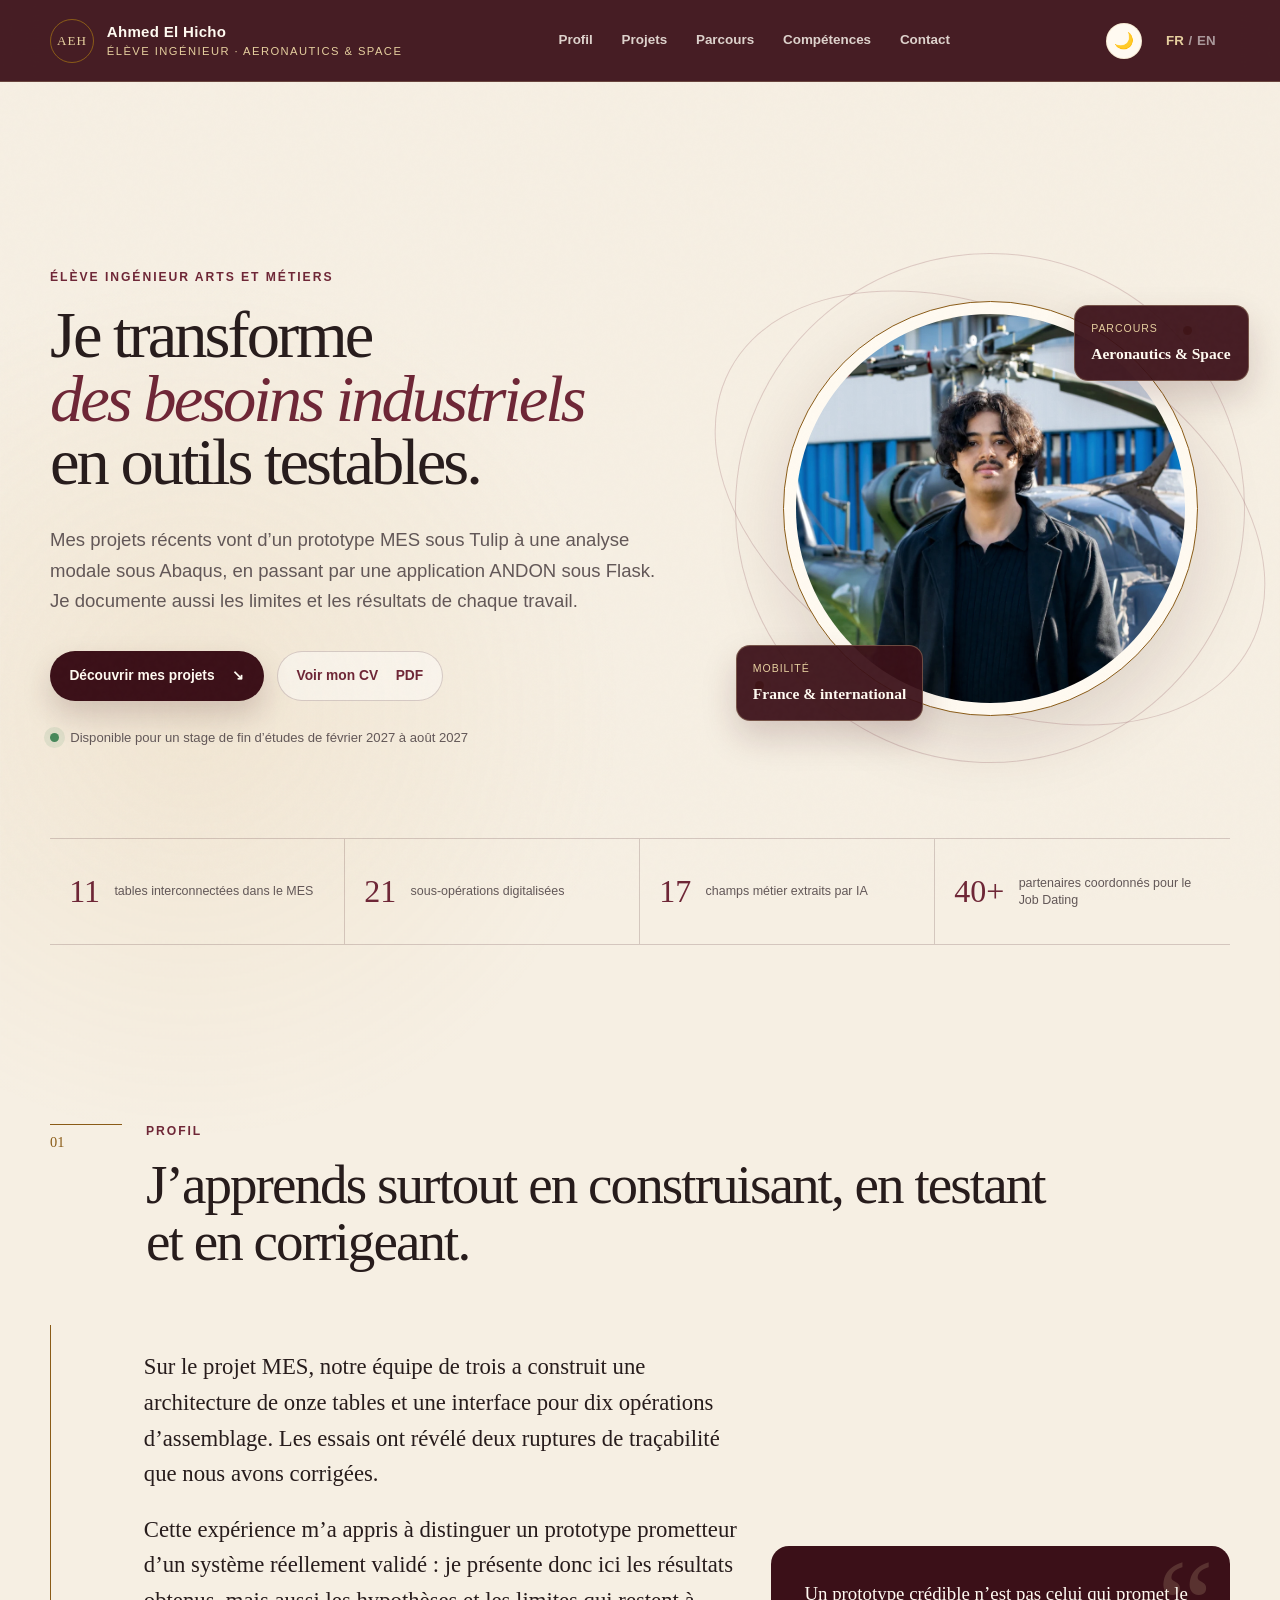
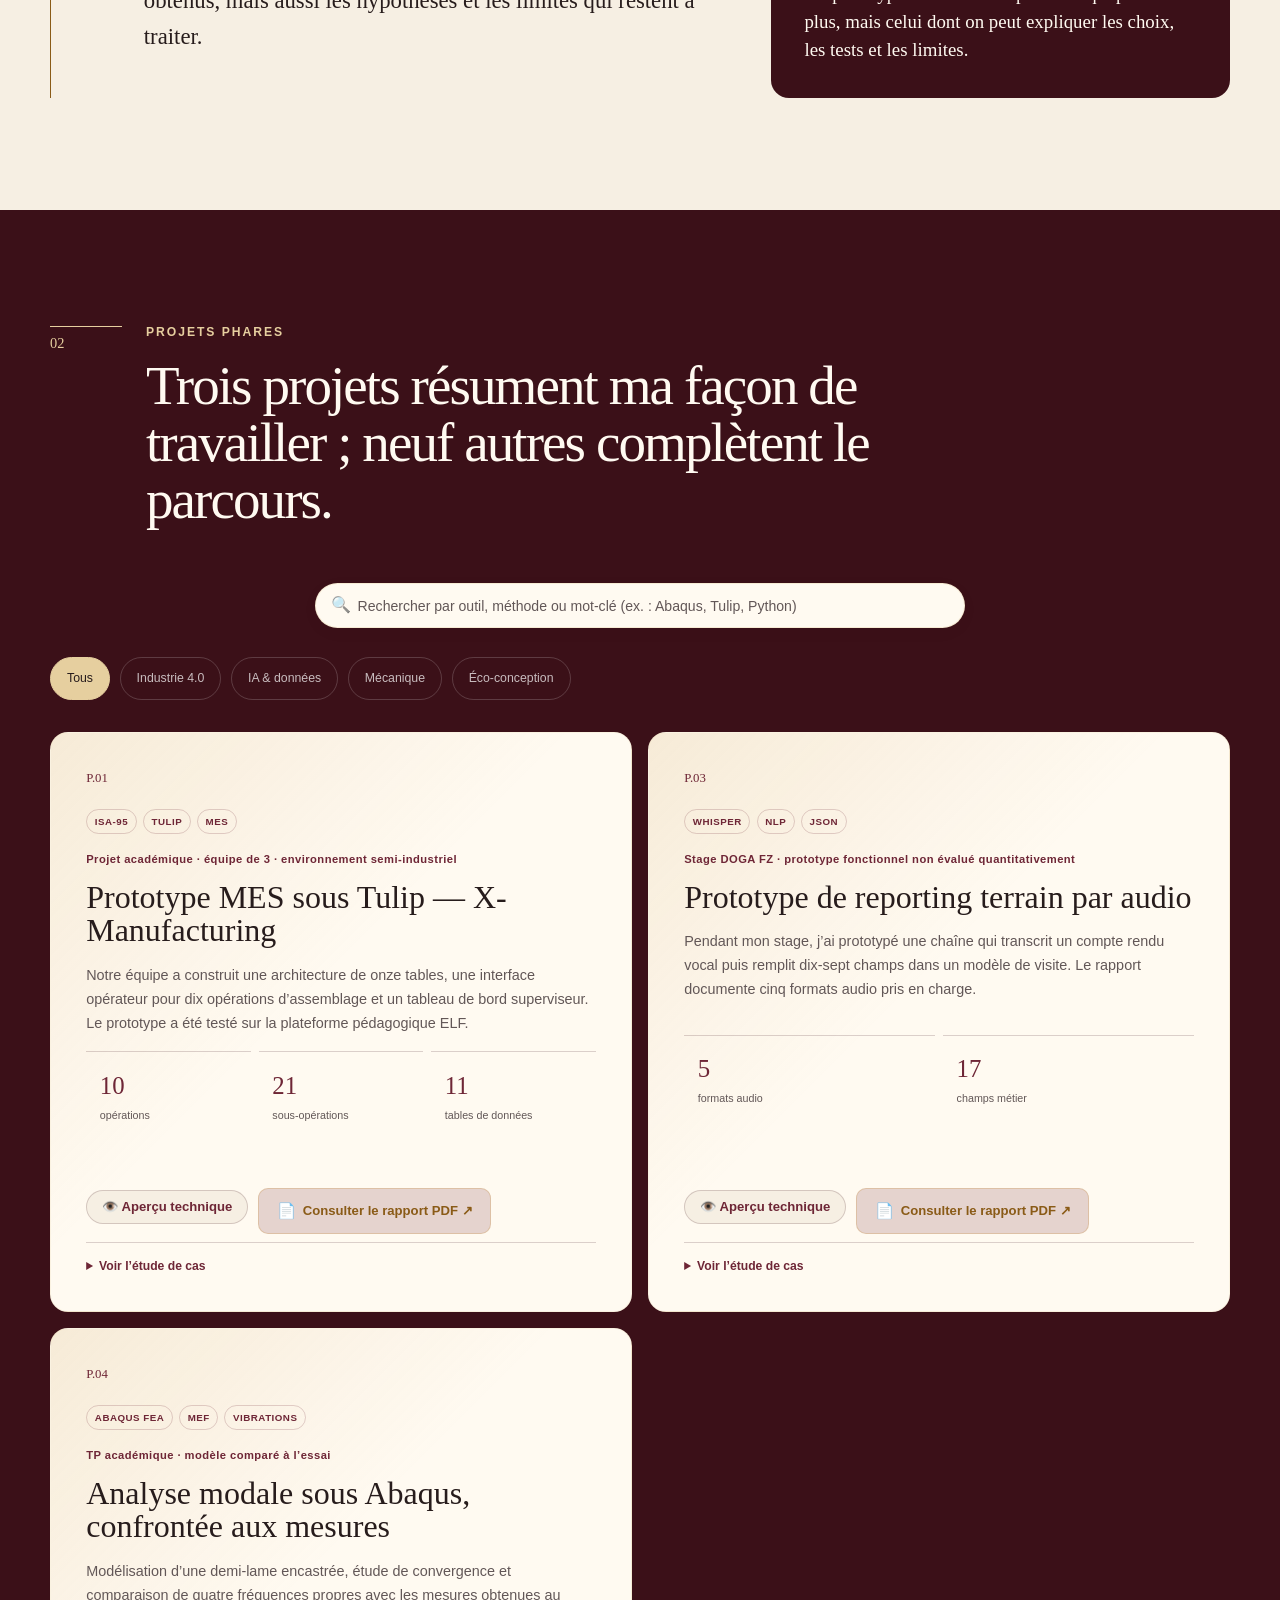
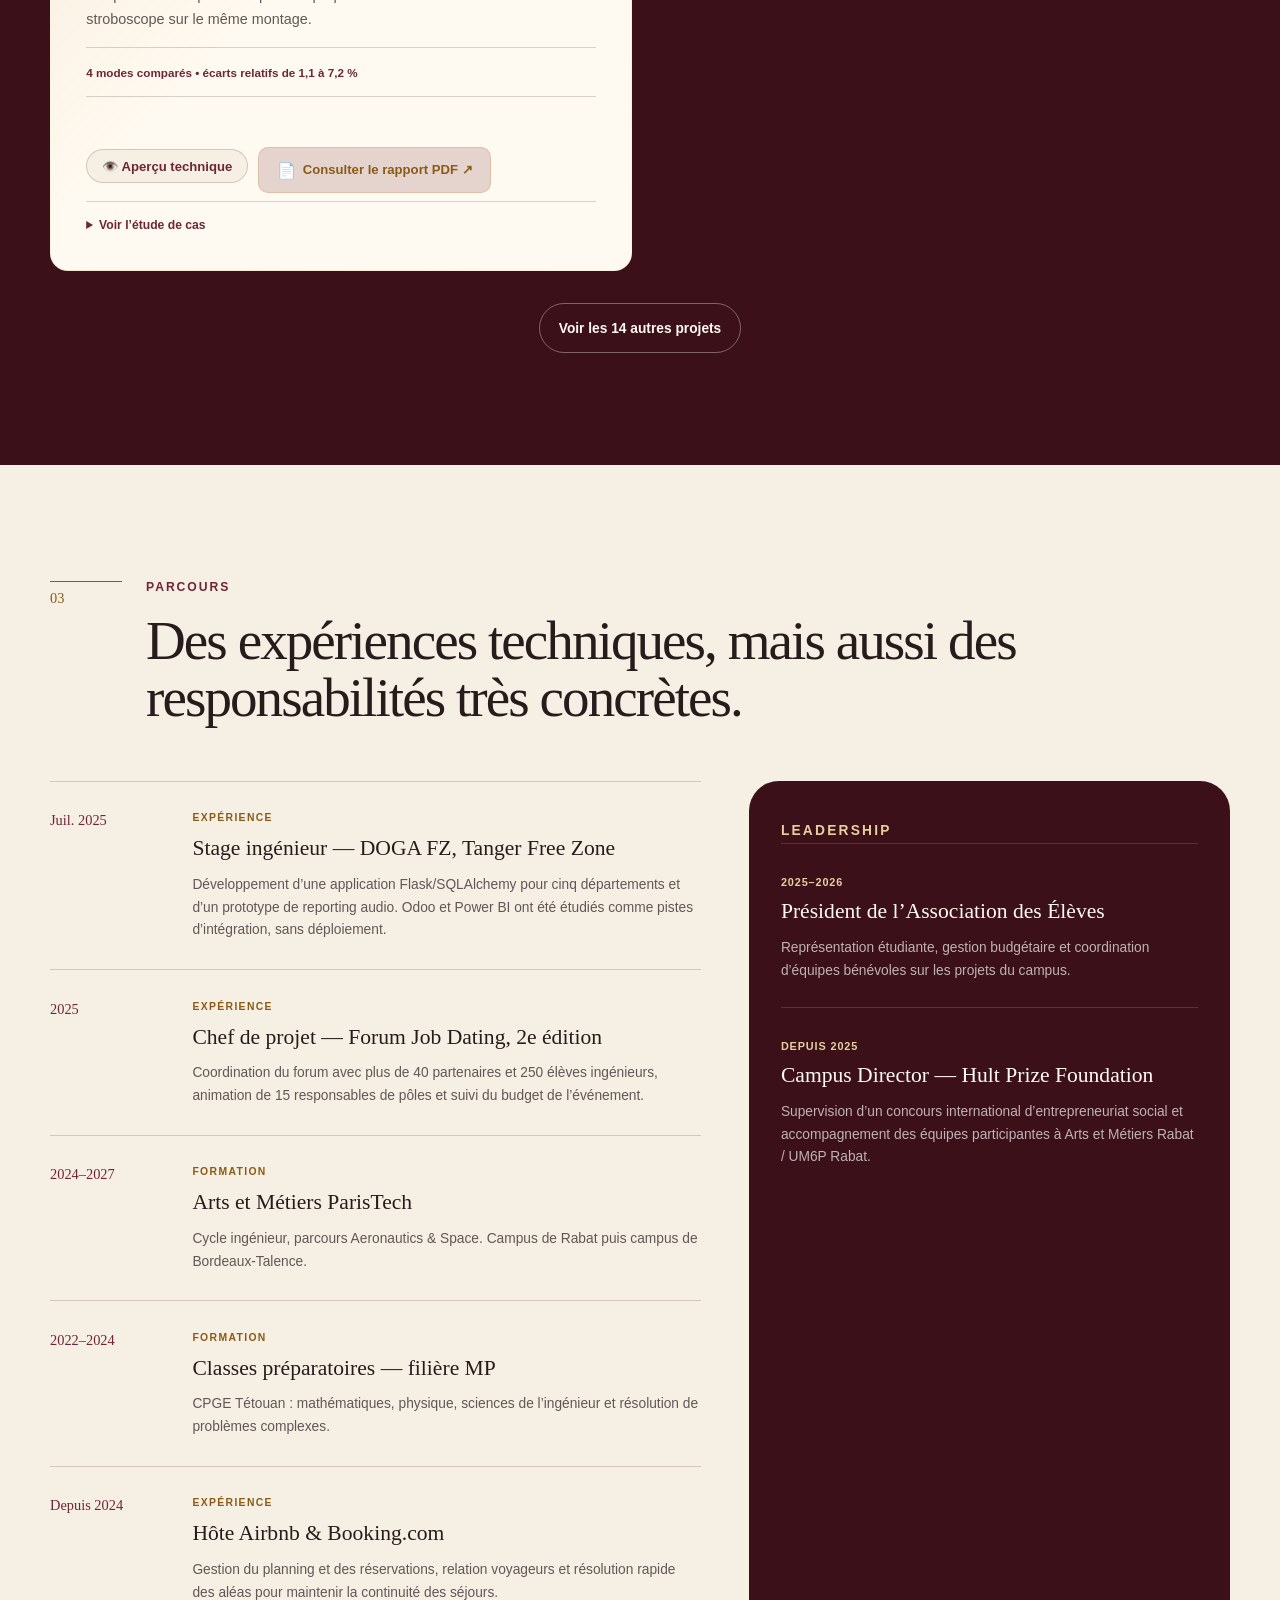
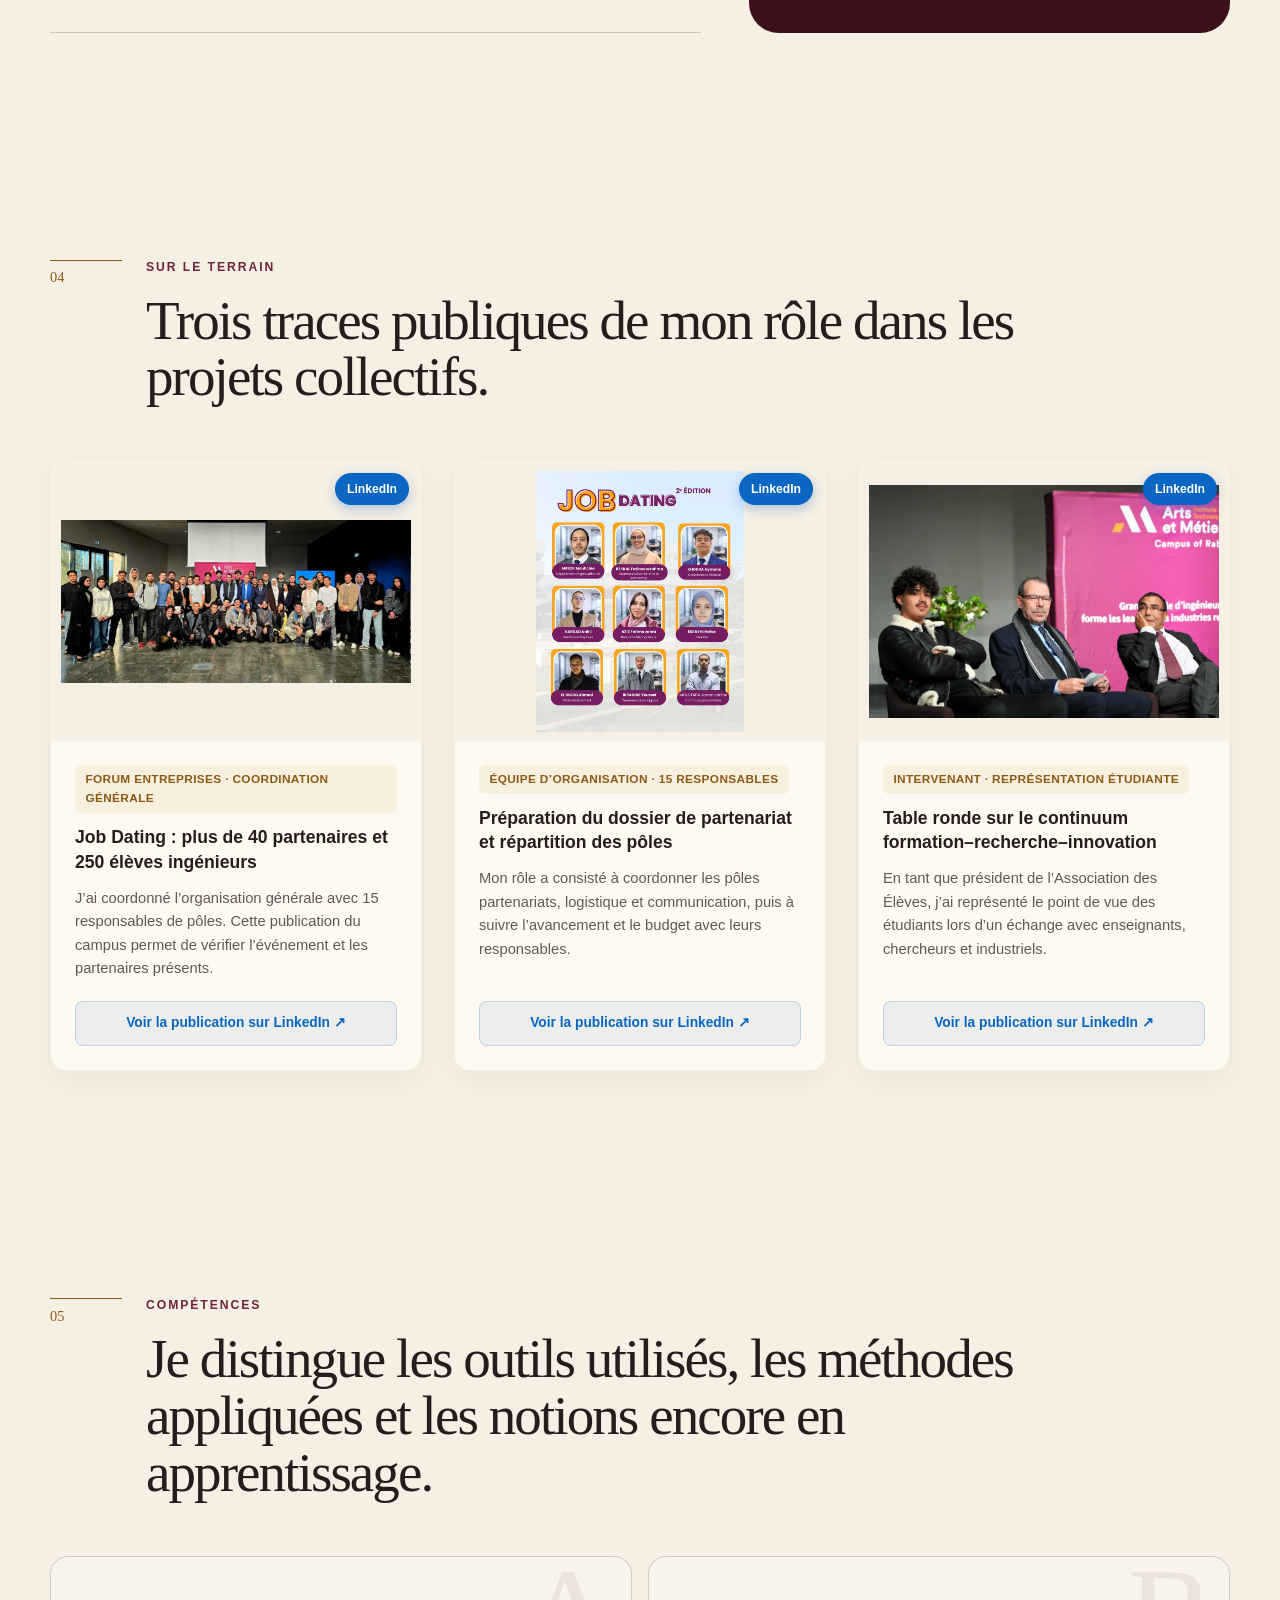
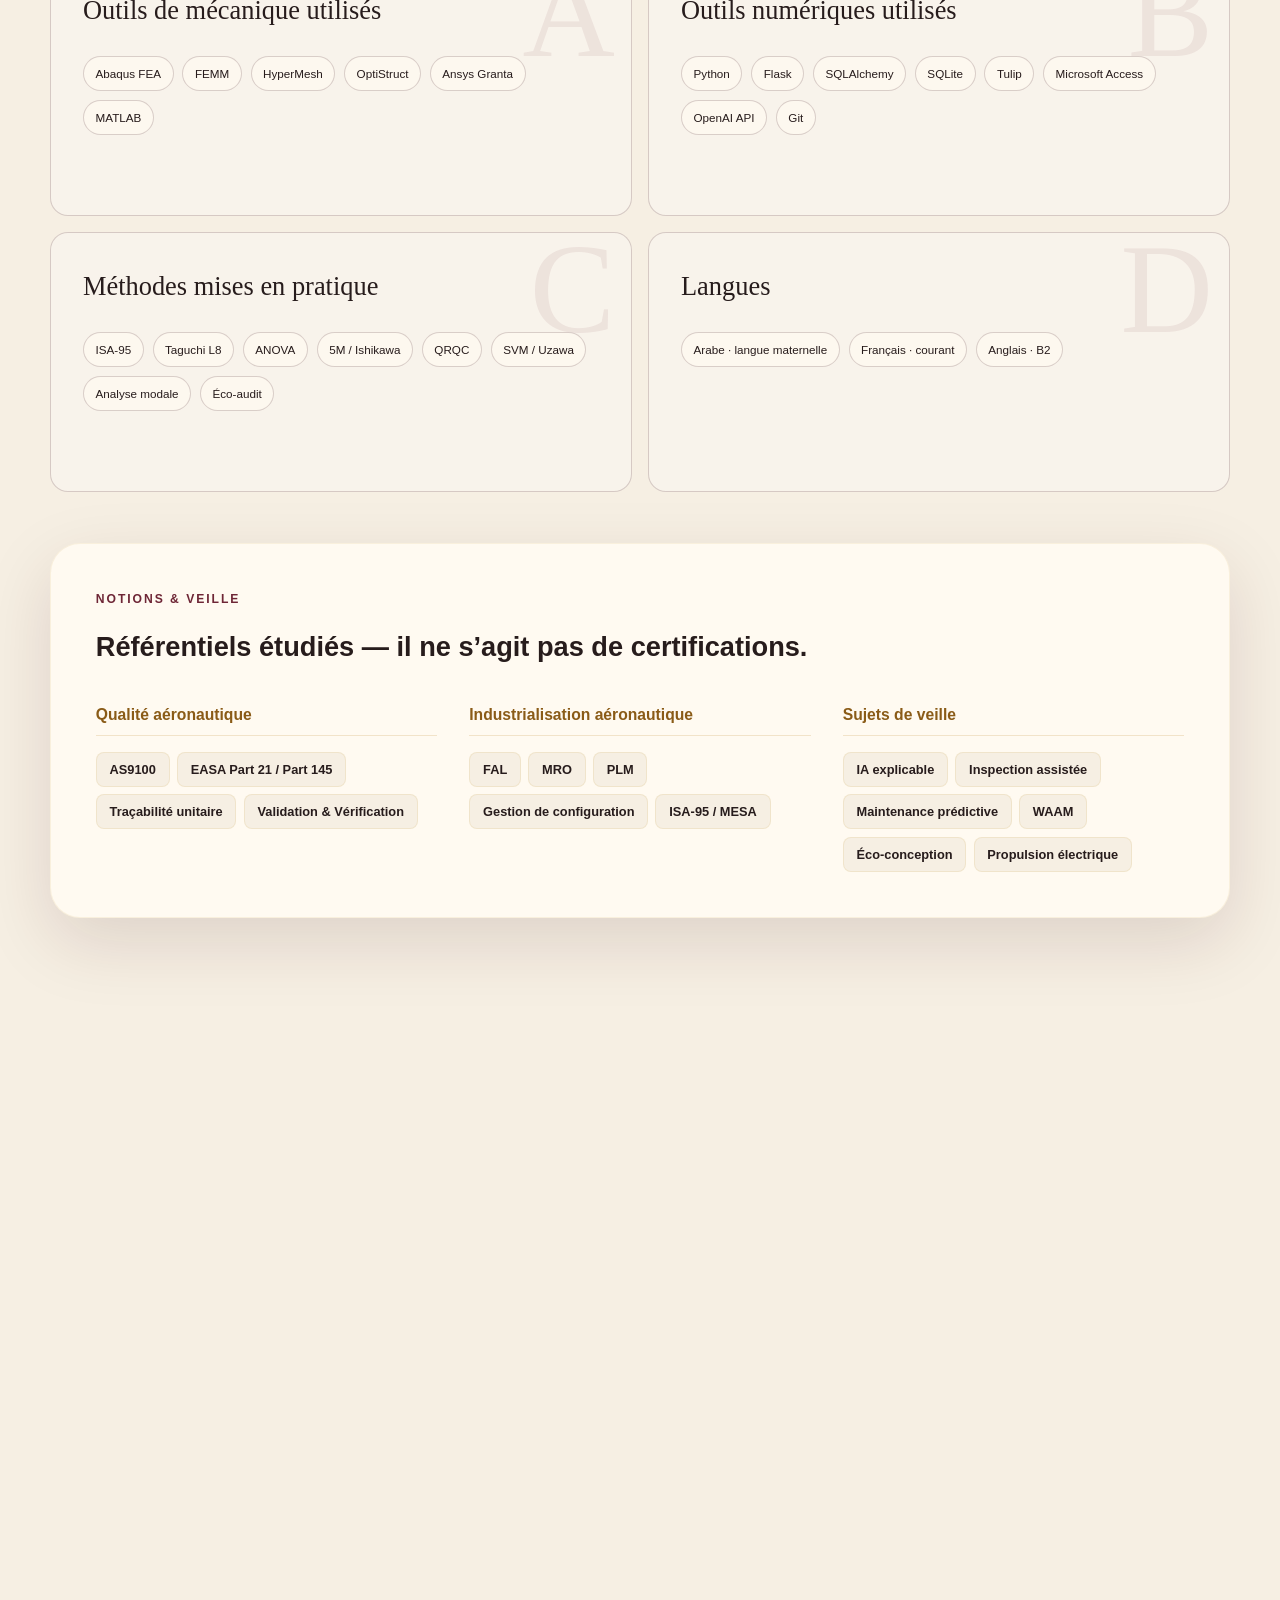
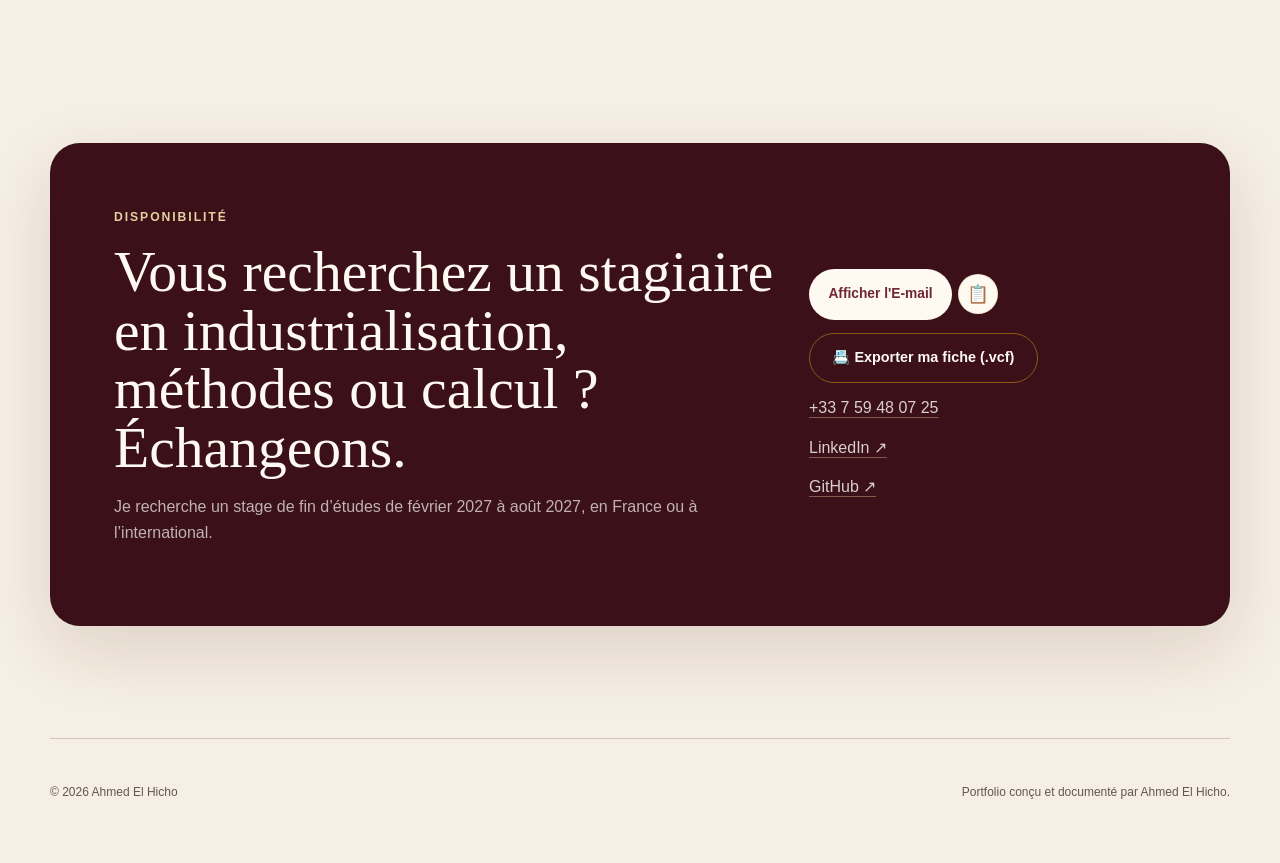
==== commit f1d1e42b: "Forcer le rechargement du PDF VAE (Cache busting)" ====
--- a/index.html
+++ b/index.html
@@ -413,7 +413,7 @@
           </ul>
           <div class="project-actions-row">
             <button type="button" class="quick-view-btn" data-project="p8" data-i18n="quickViewBtn">👁️ Aperçu technique</button>
-            <a class="report-link" href="assets/reports/P08_Rapport_Conception_VAE.pdf" target="_blank" rel="noopener noreferrer" rel="noopener" data-i18n="reportLink">Consulter le rapport PDF ↗</a>
+            <a class="report-link" href="assets/reports/P08_Rapport_Conception_VAE.pdf?v=2" target="_blank" rel="noopener noreferrer" rel="noopener" data-i18n="reportLink">Consulter le rapport PDF ↗</a>
           </div>
           <details>
             <summary data-i18n="caseStudy">Voir l’étude de cas</summary>
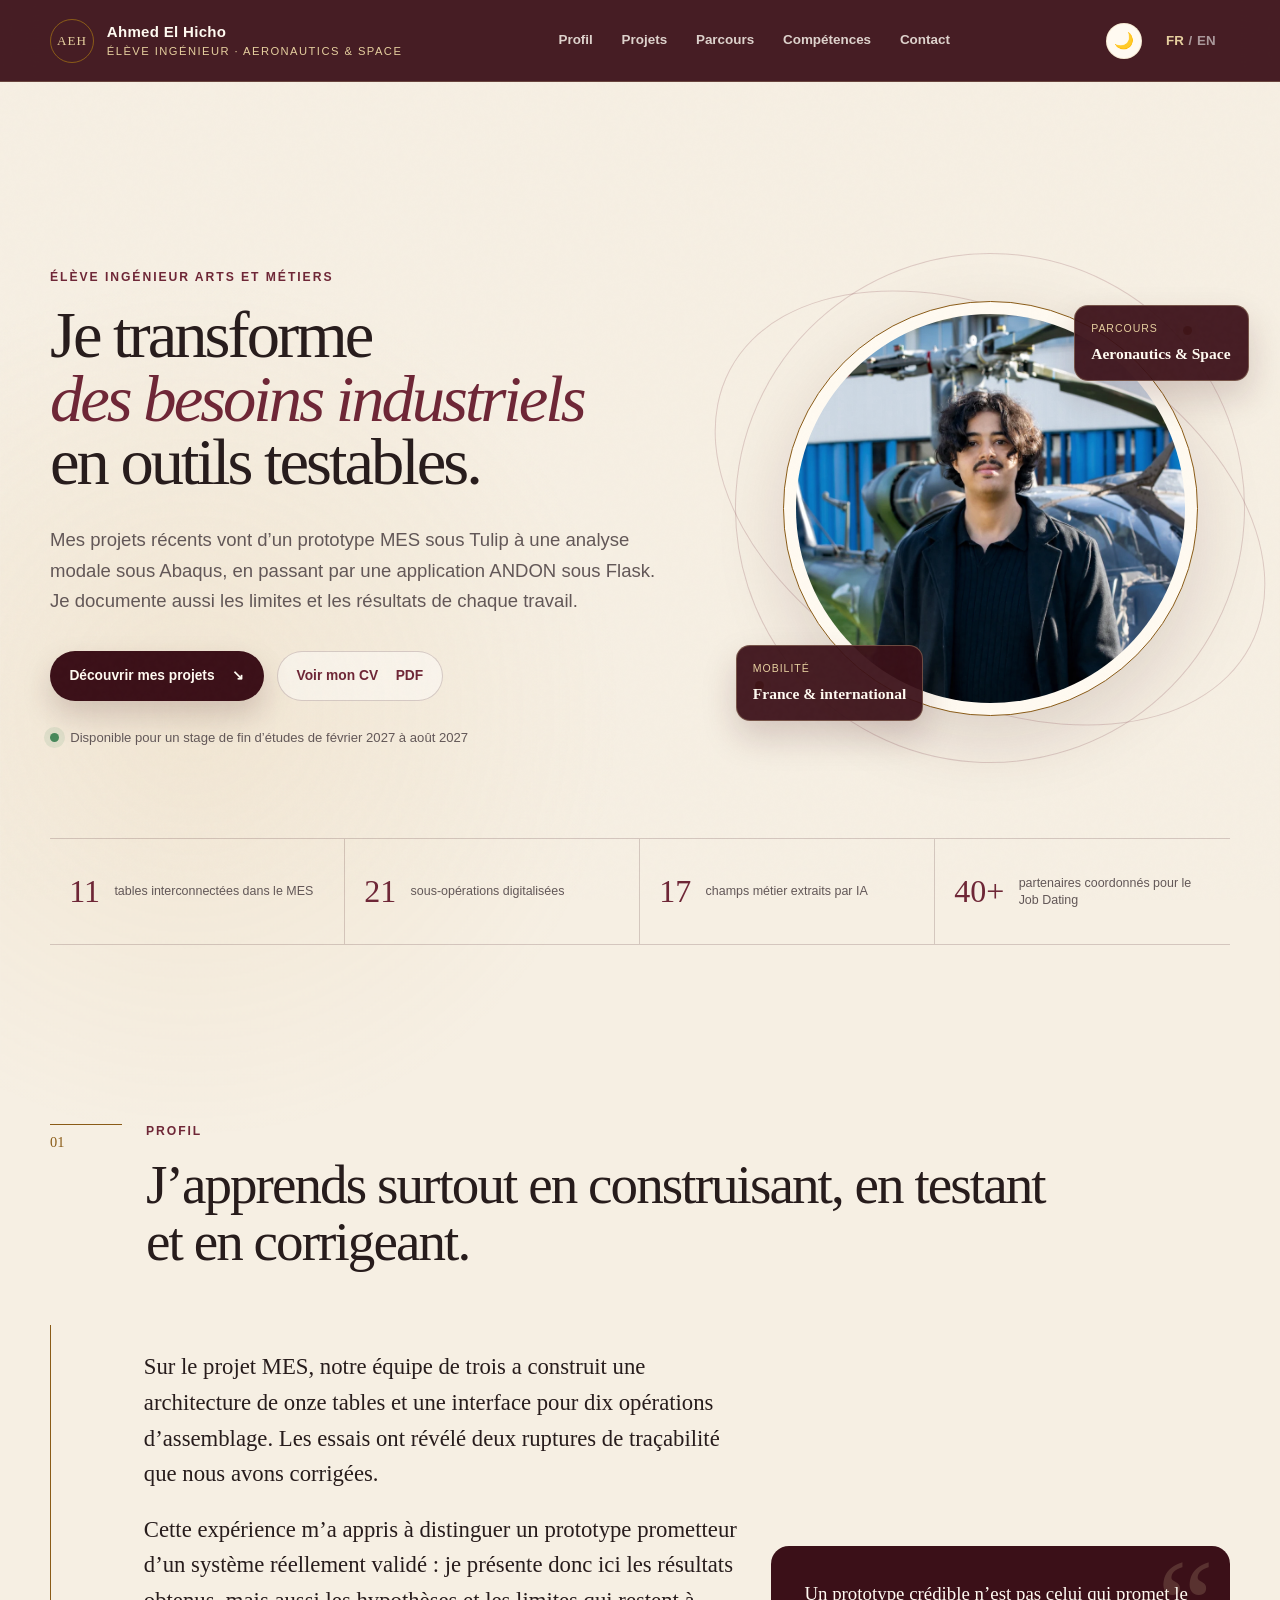
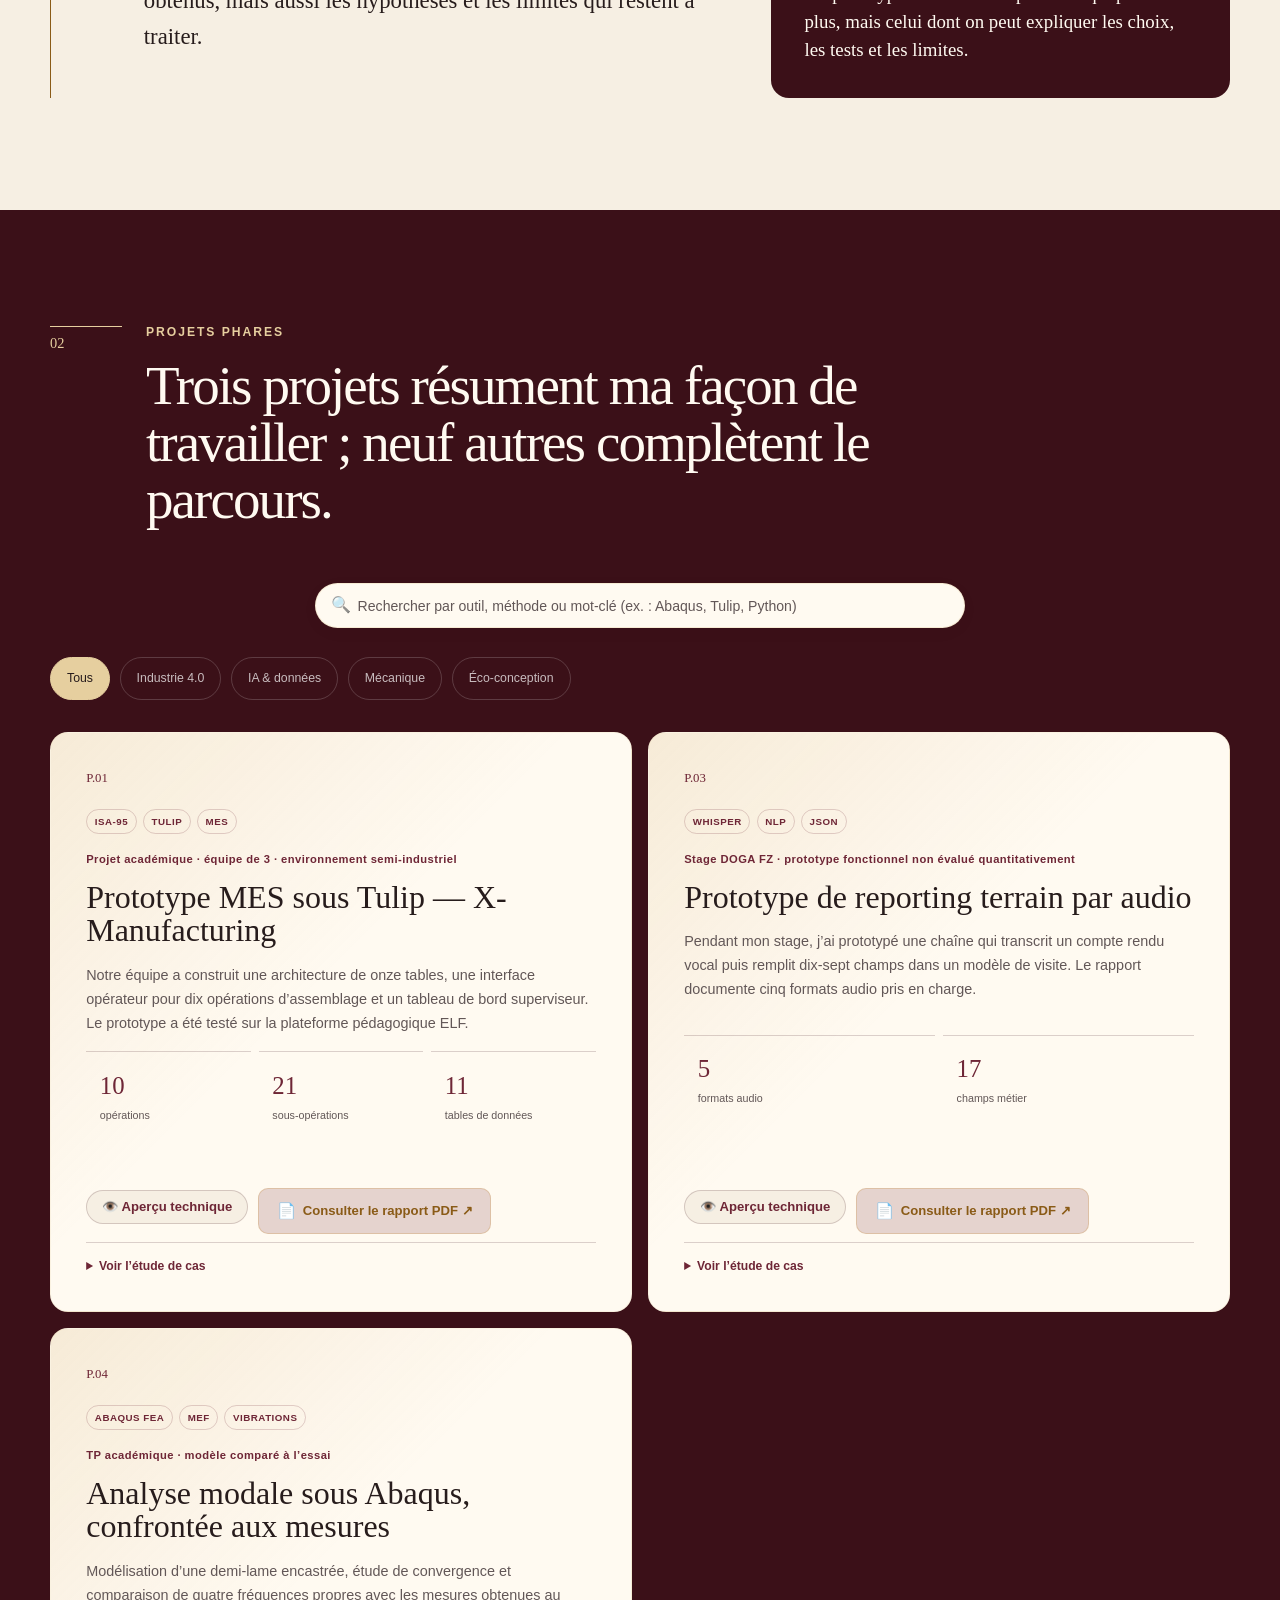
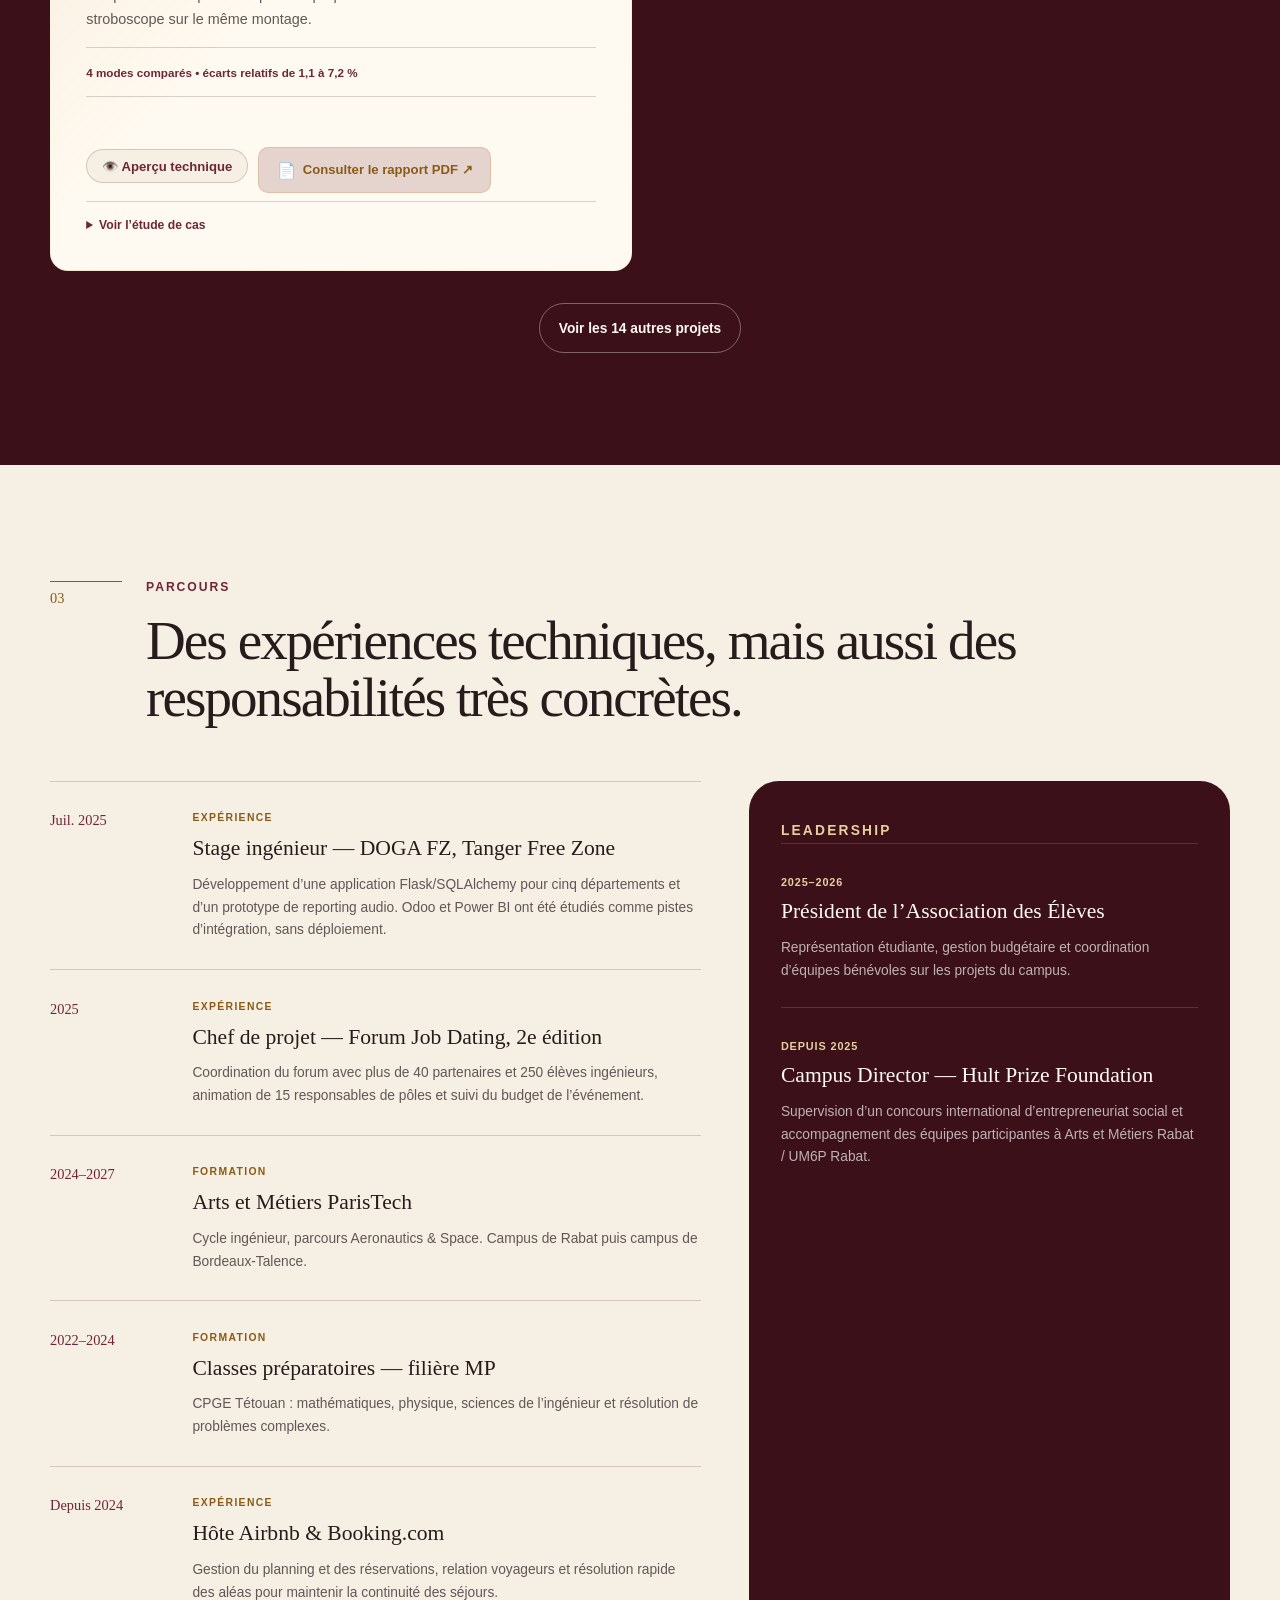
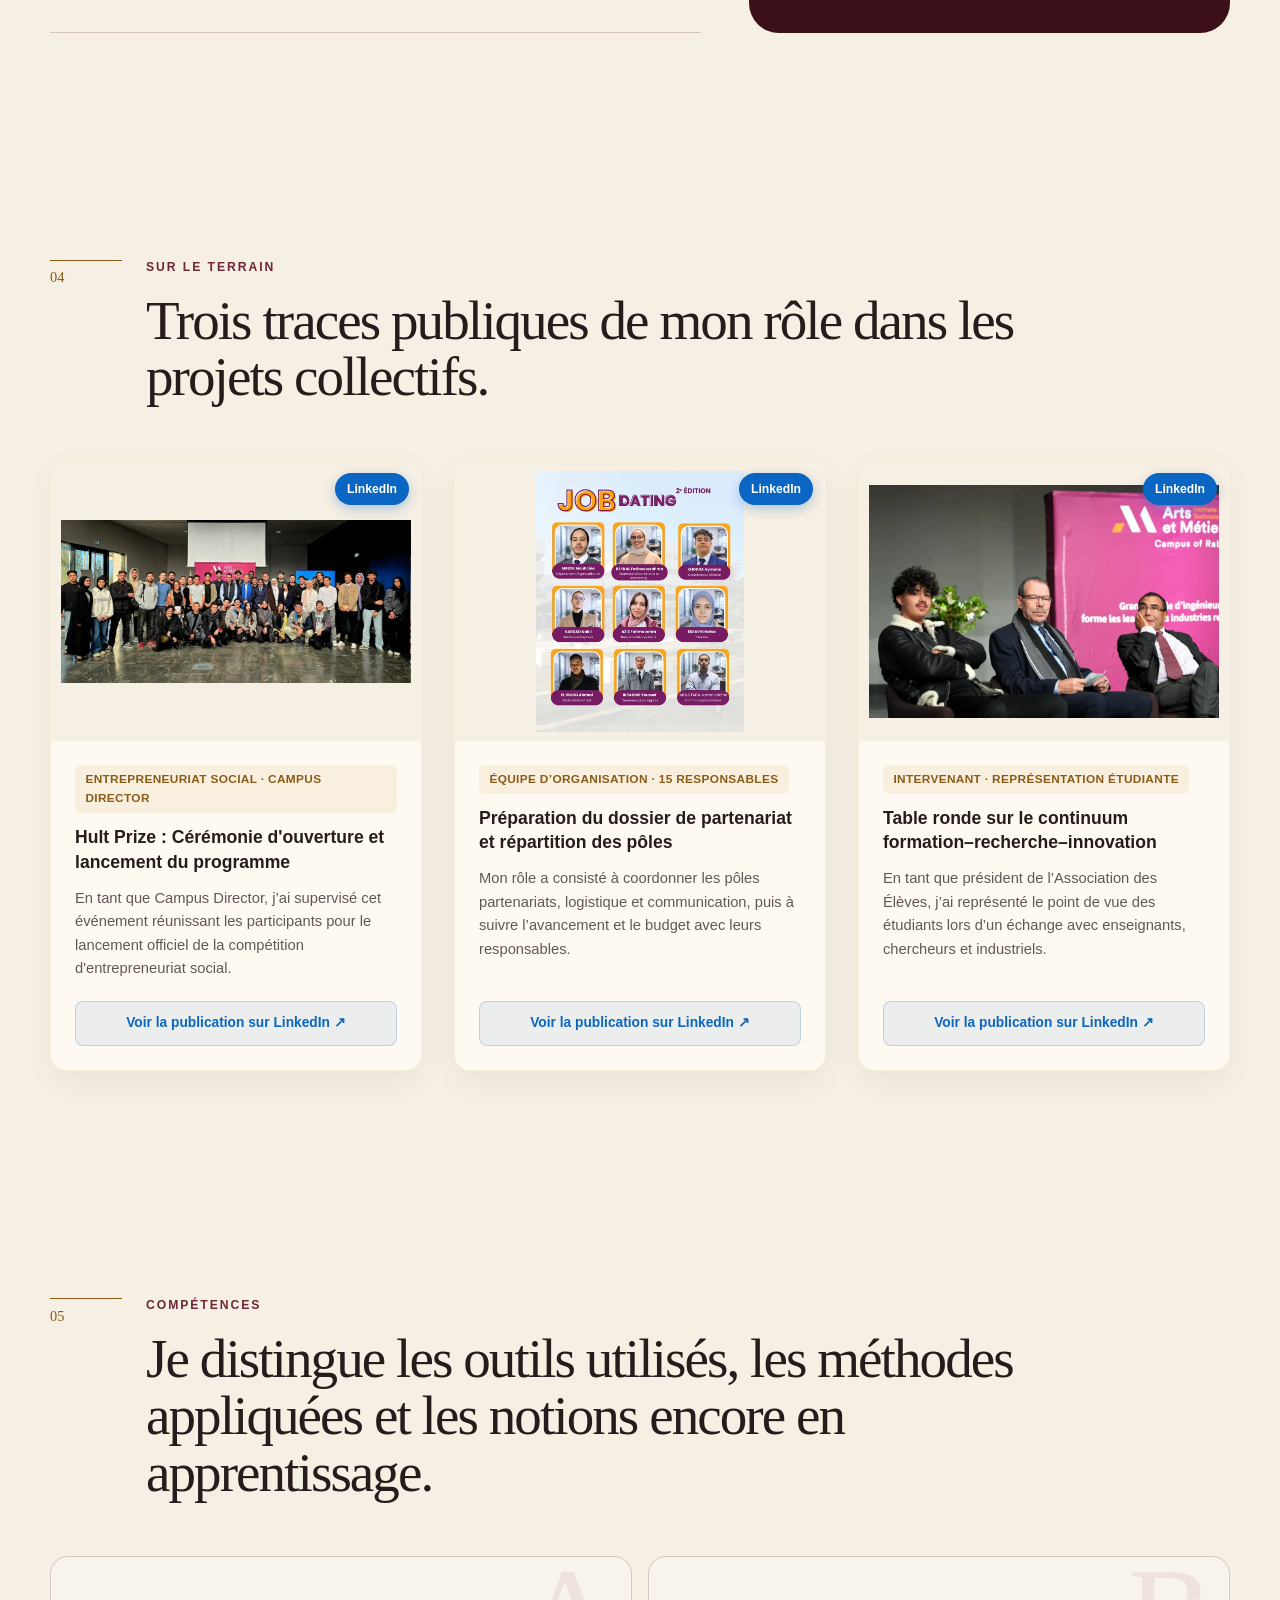
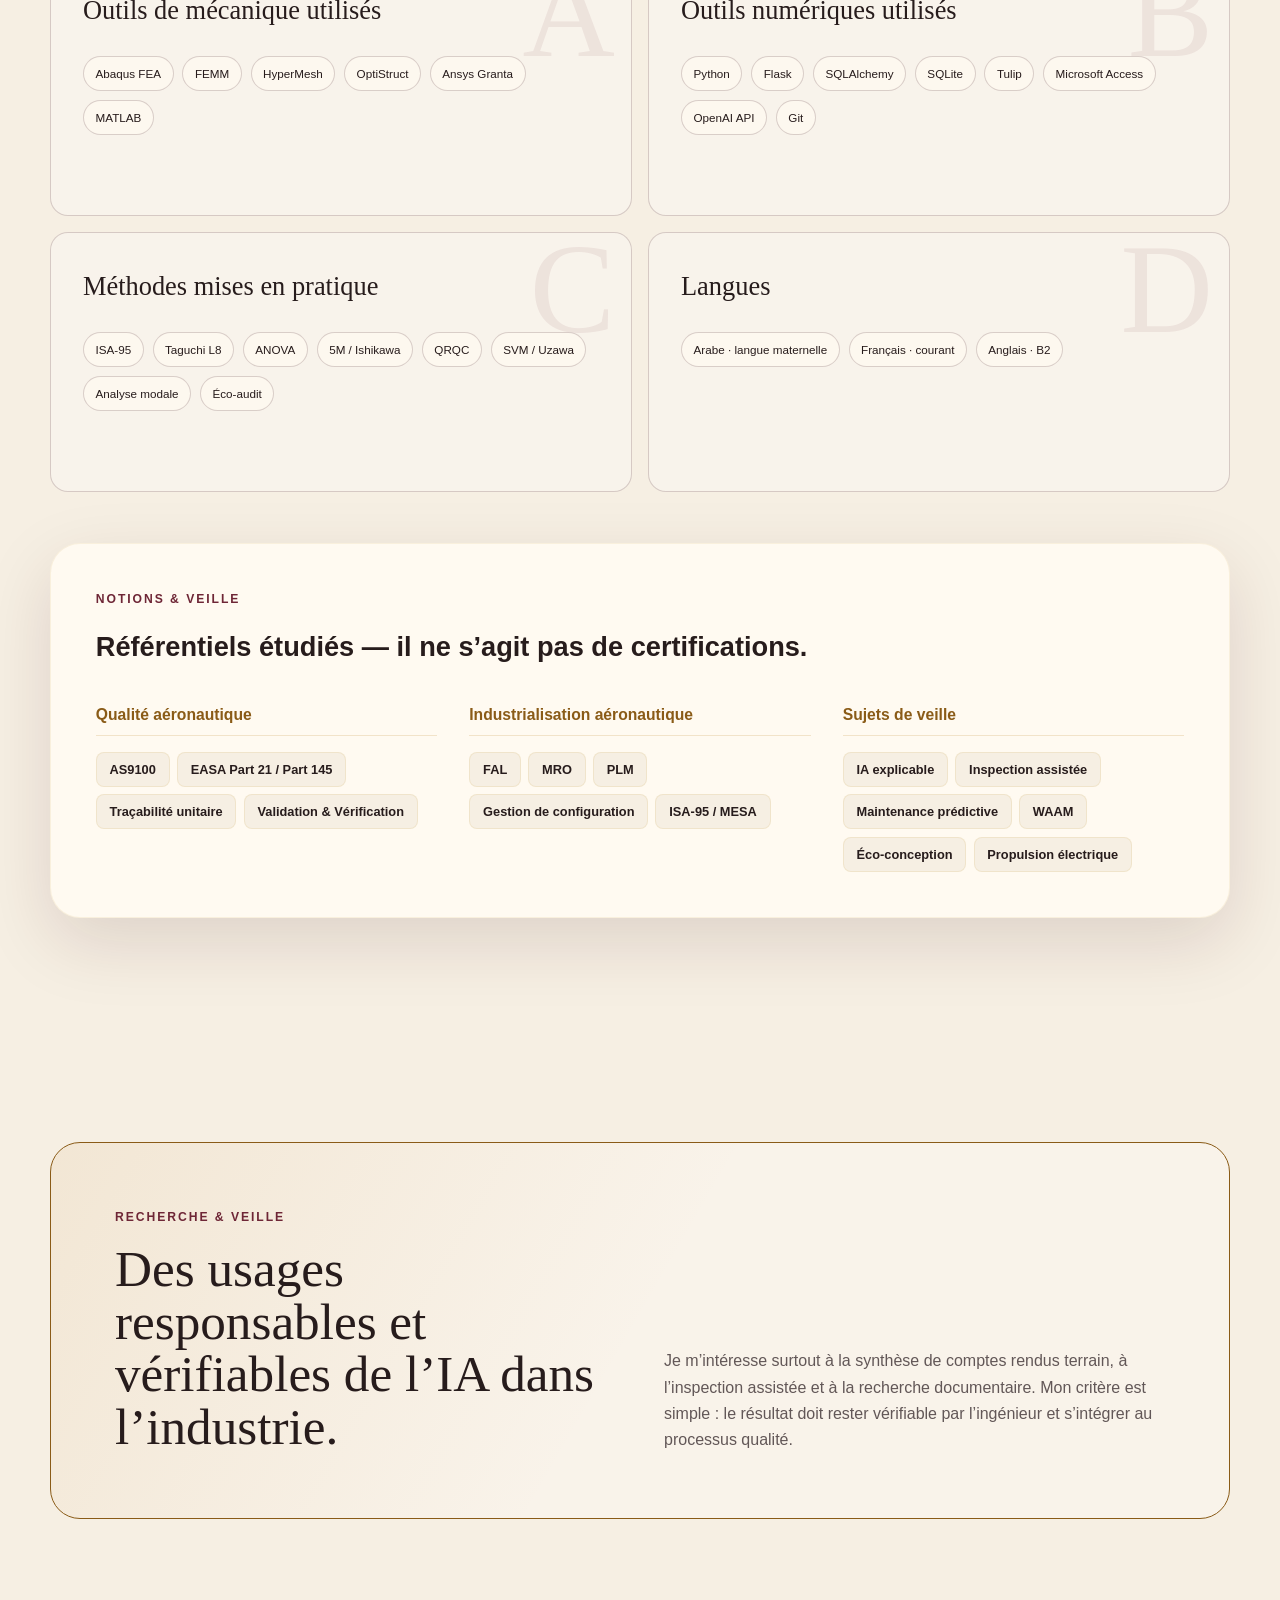
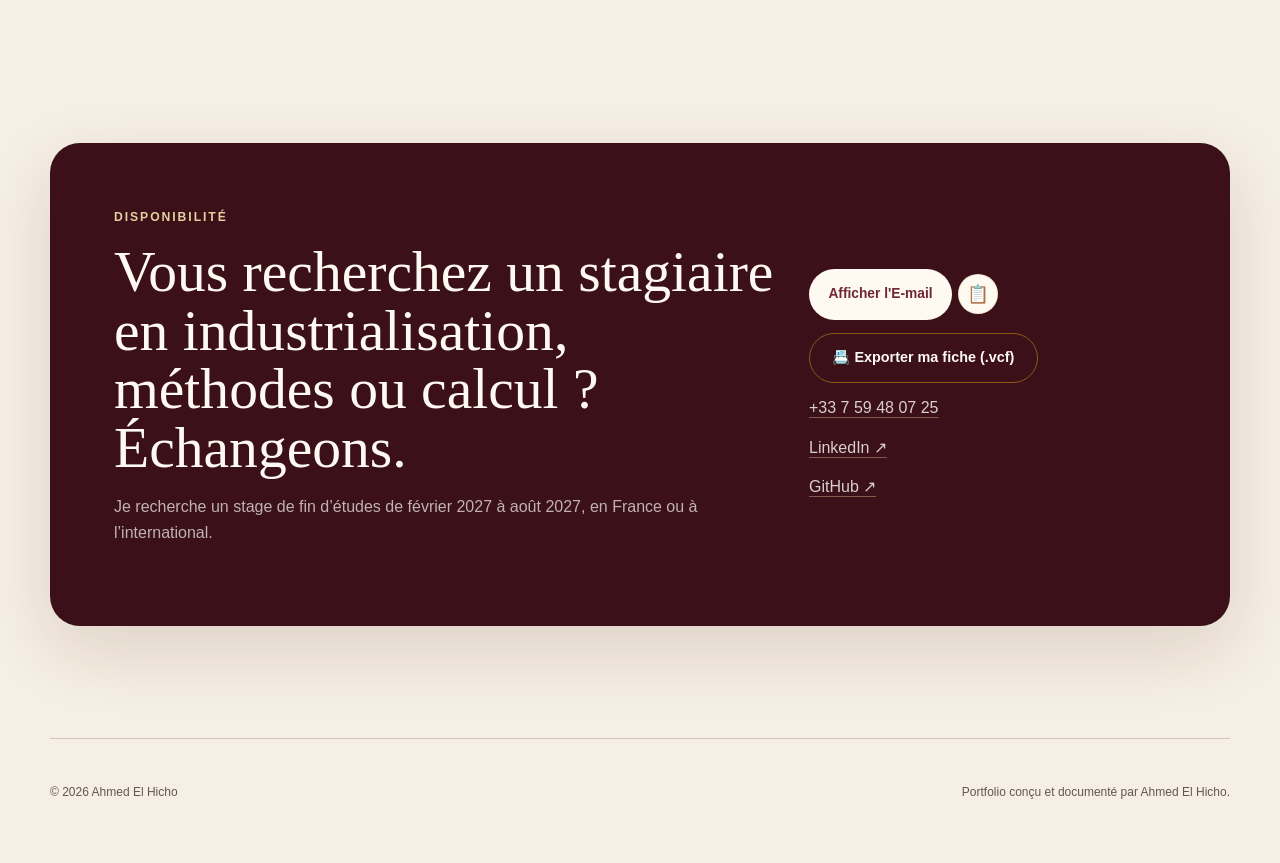
==== commit d146eef6: "Correction du media Hult Prize Opening Ceremony" ====
--- a/index.html
+++ b/index.html
@@ -793,13 +793,13 @@
       <div class="media-grid reveal">
         <article class="media-card">
           <div class="media-img-wrapper">
-            <img src="assets/media/job_dating_group.webp" alt="Participants et partenaires du Job Dating à Arts et Métiers Rabat" data-i18n-alt="media1Alt" width="1024" height="477" loading="lazy">
+            <img src="assets/media/job_dating_group.webp" alt="Cérémonie d'ouverture du Hult Prize à Arts et Métiers Rabat" data-i18n-alt="media1Alt" width="1024" height="477" loading="lazy">
             <span class="media-badge">LinkedIn</span>
           </div>
           <div class="media-content">
-            <span class="media-tag" data-i18n="jobDatingGroupLabel">Forum entreprises · coordination générale</span>
-            <h3 data-i18n="media1Title">Job Dating : plus de 40 partenaires et 250 élèves ingénieurs</h3>
-            <p data-i18n="media1Text">J’ai coordonné l’organisation générale avec 15 responsables de pôles. Cette publication du campus permet de vérifier l’événement et les partenaires présents.</p>
+            <span class="media-tag" data-i18n="jobDatingGroupLabel">Entrepreneuriat social · Campus Director</span>
+            <h3 data-i18n="media1Title">Hult Prize : Cérémonie d'ouverture et lancement du programme</h3>
+            <p data-i18n="media1Text">En tant que Campus Director, j’ai supervisé cet événement réunissant les participants pour le lancement officiel de la compétition d'entrepreneuriat social.</p>
             <a href="https://www.linkedin.com/posts/ecole-arts-et-m%C3%A9tiers-campus-de-rabat-eamr_jobdating-partenaires-sponsors-ugcPost-7449878373406932992-yXUQ" target="_blank" rel="noopener noreferrer" class="media-link-btn" data-i18n="mediaBtnText">
               Voir la publication sur LinkedIn ↗
             </a>
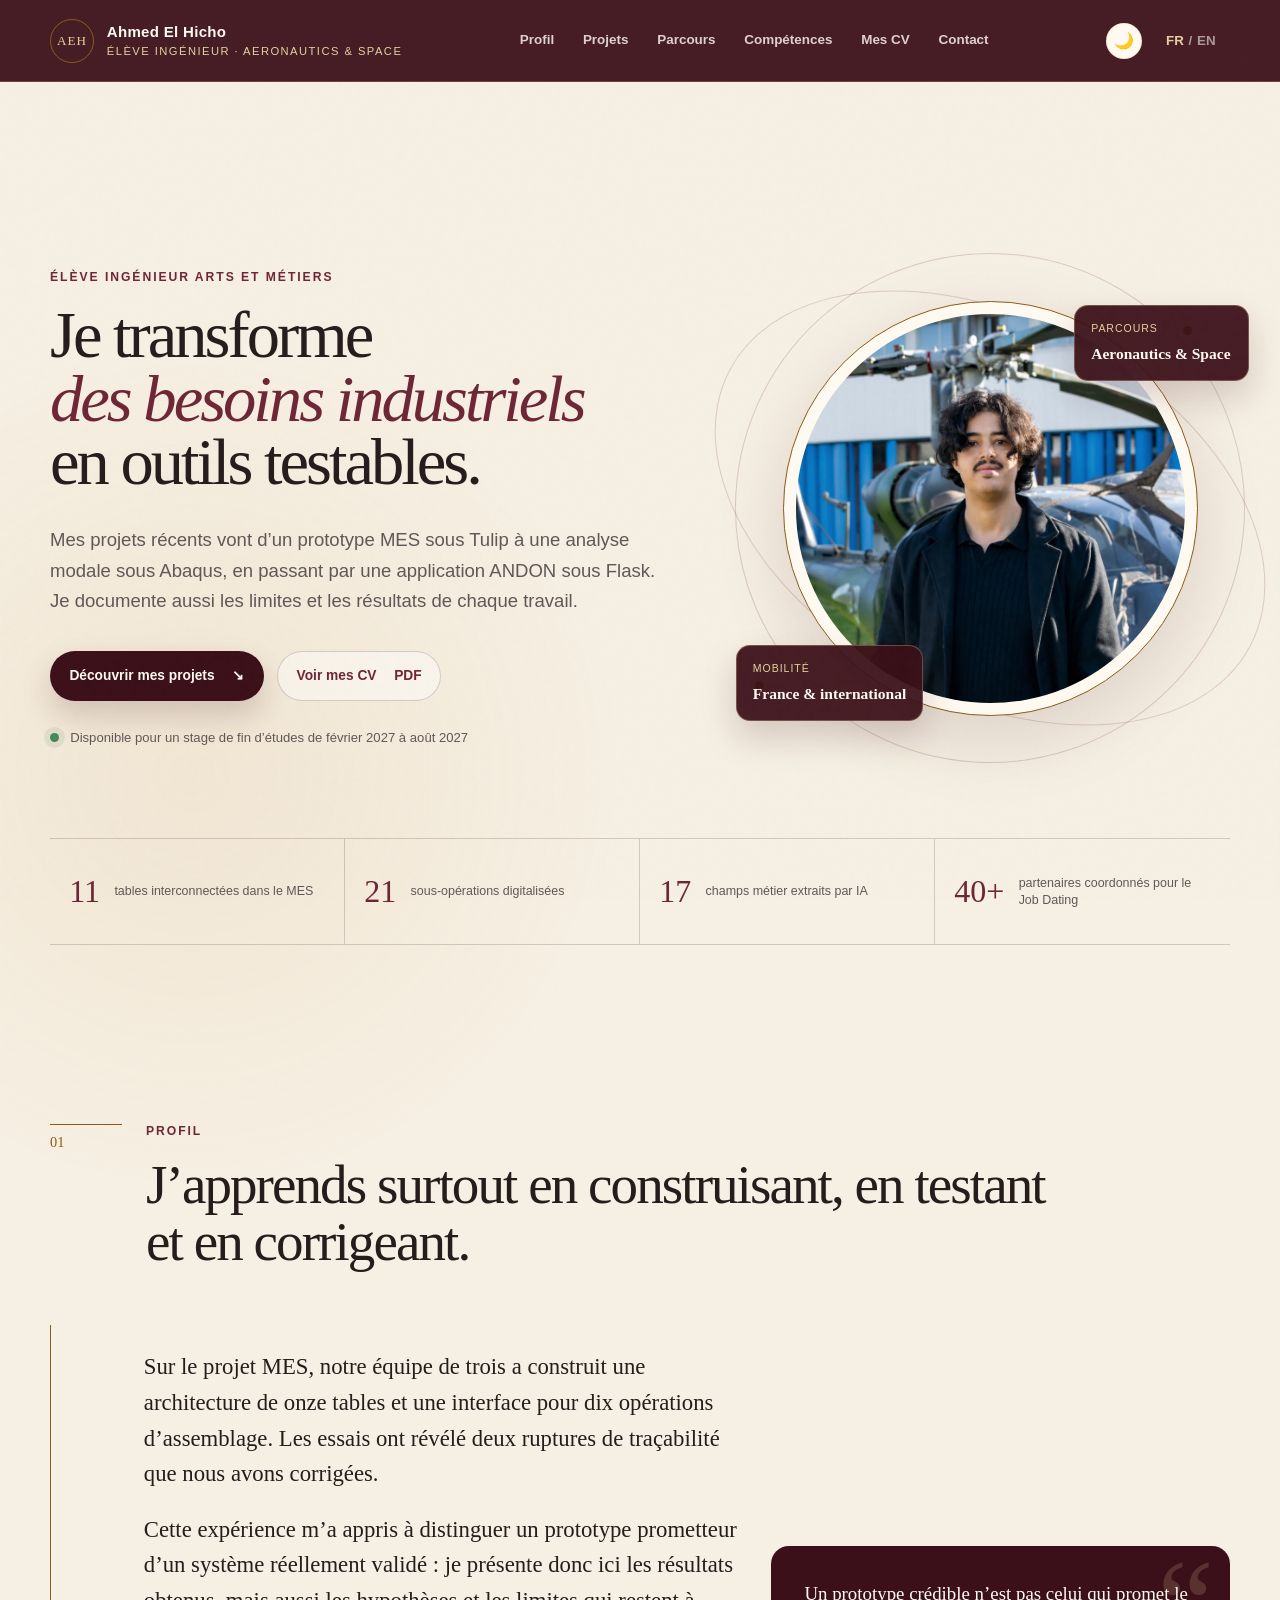
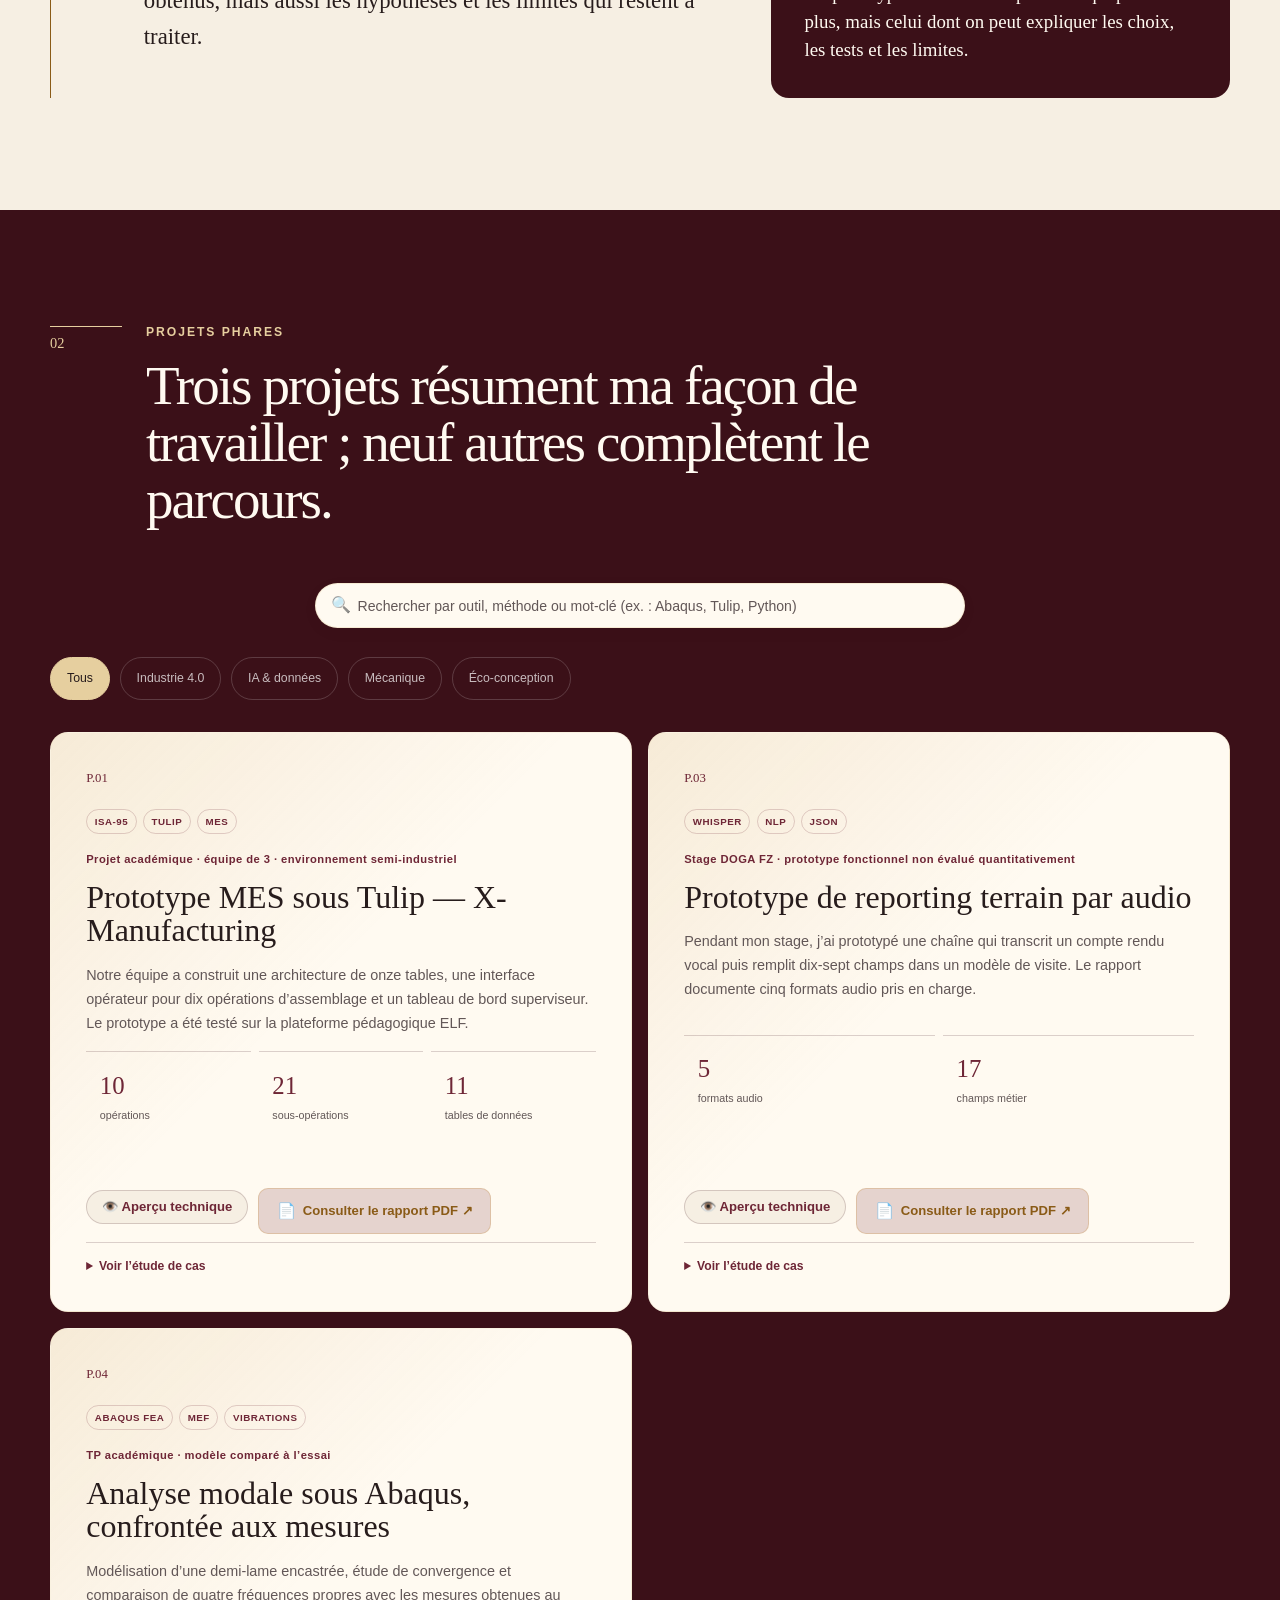
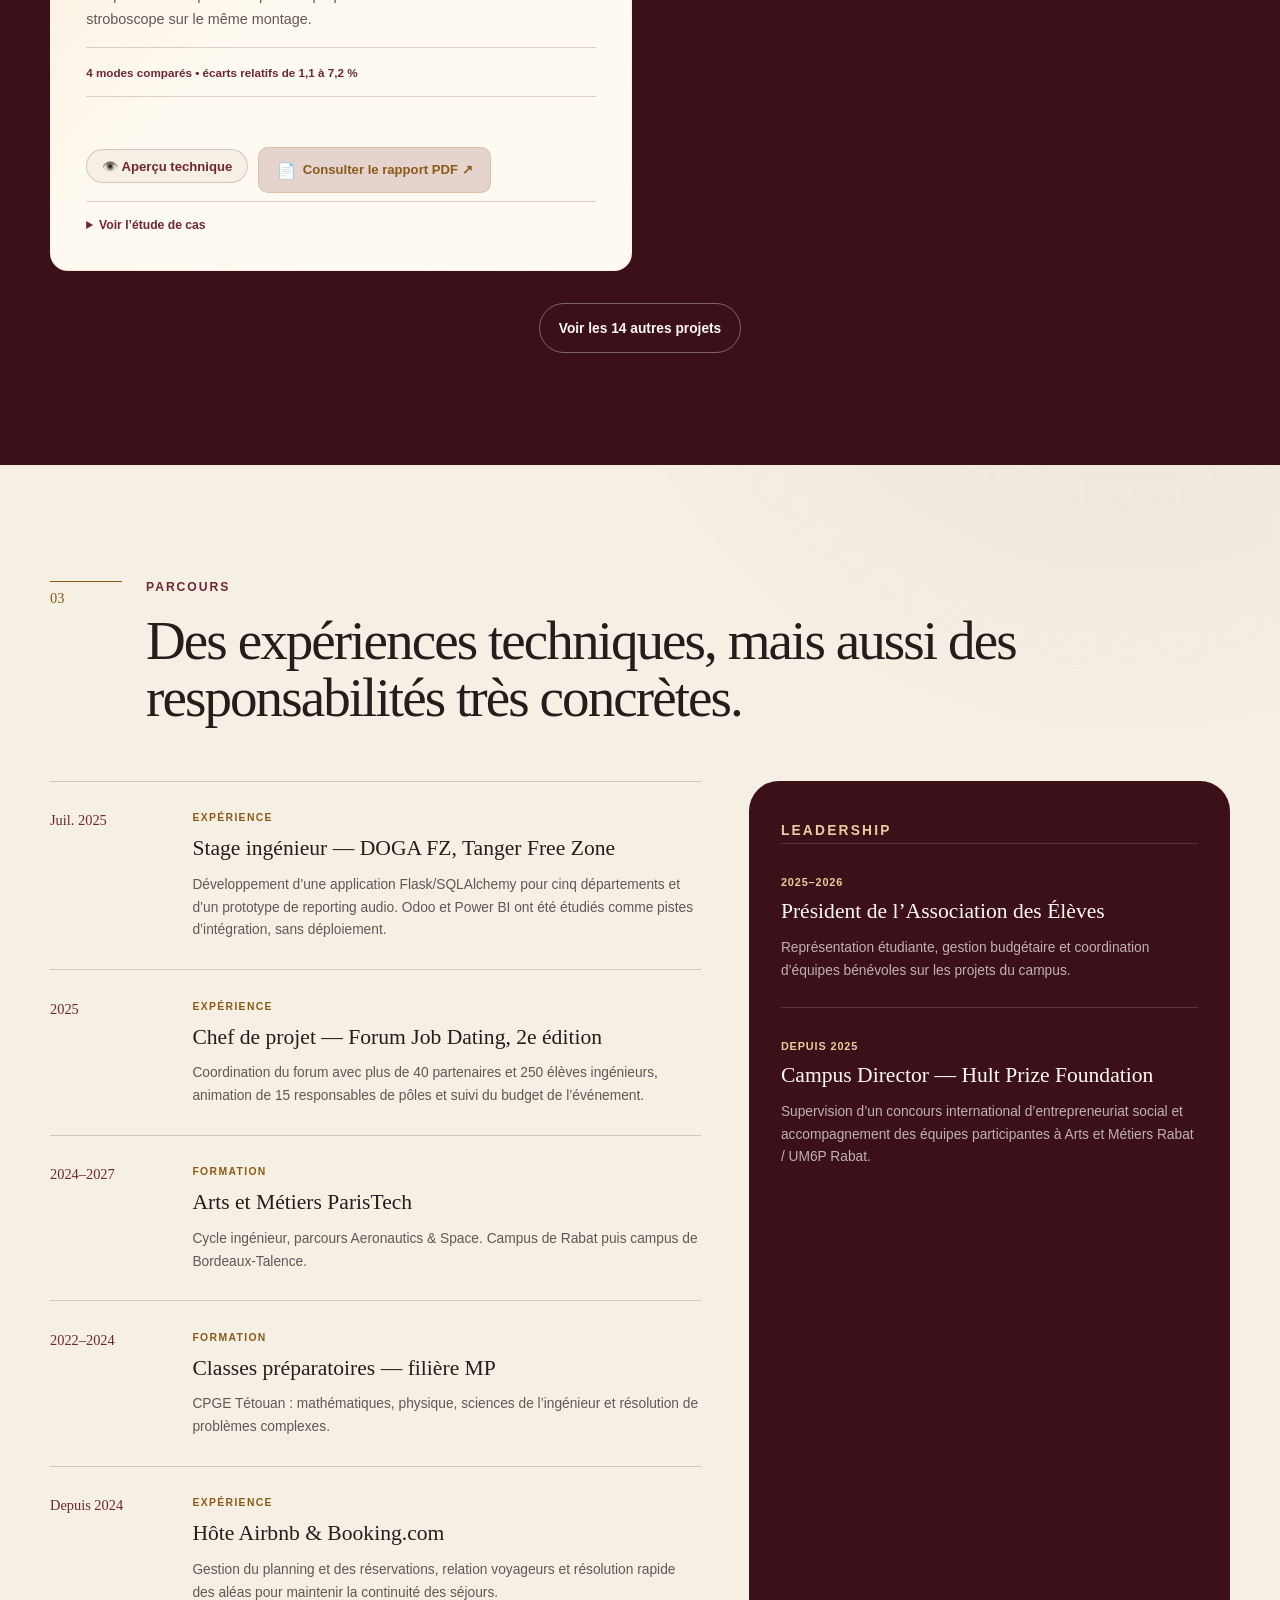
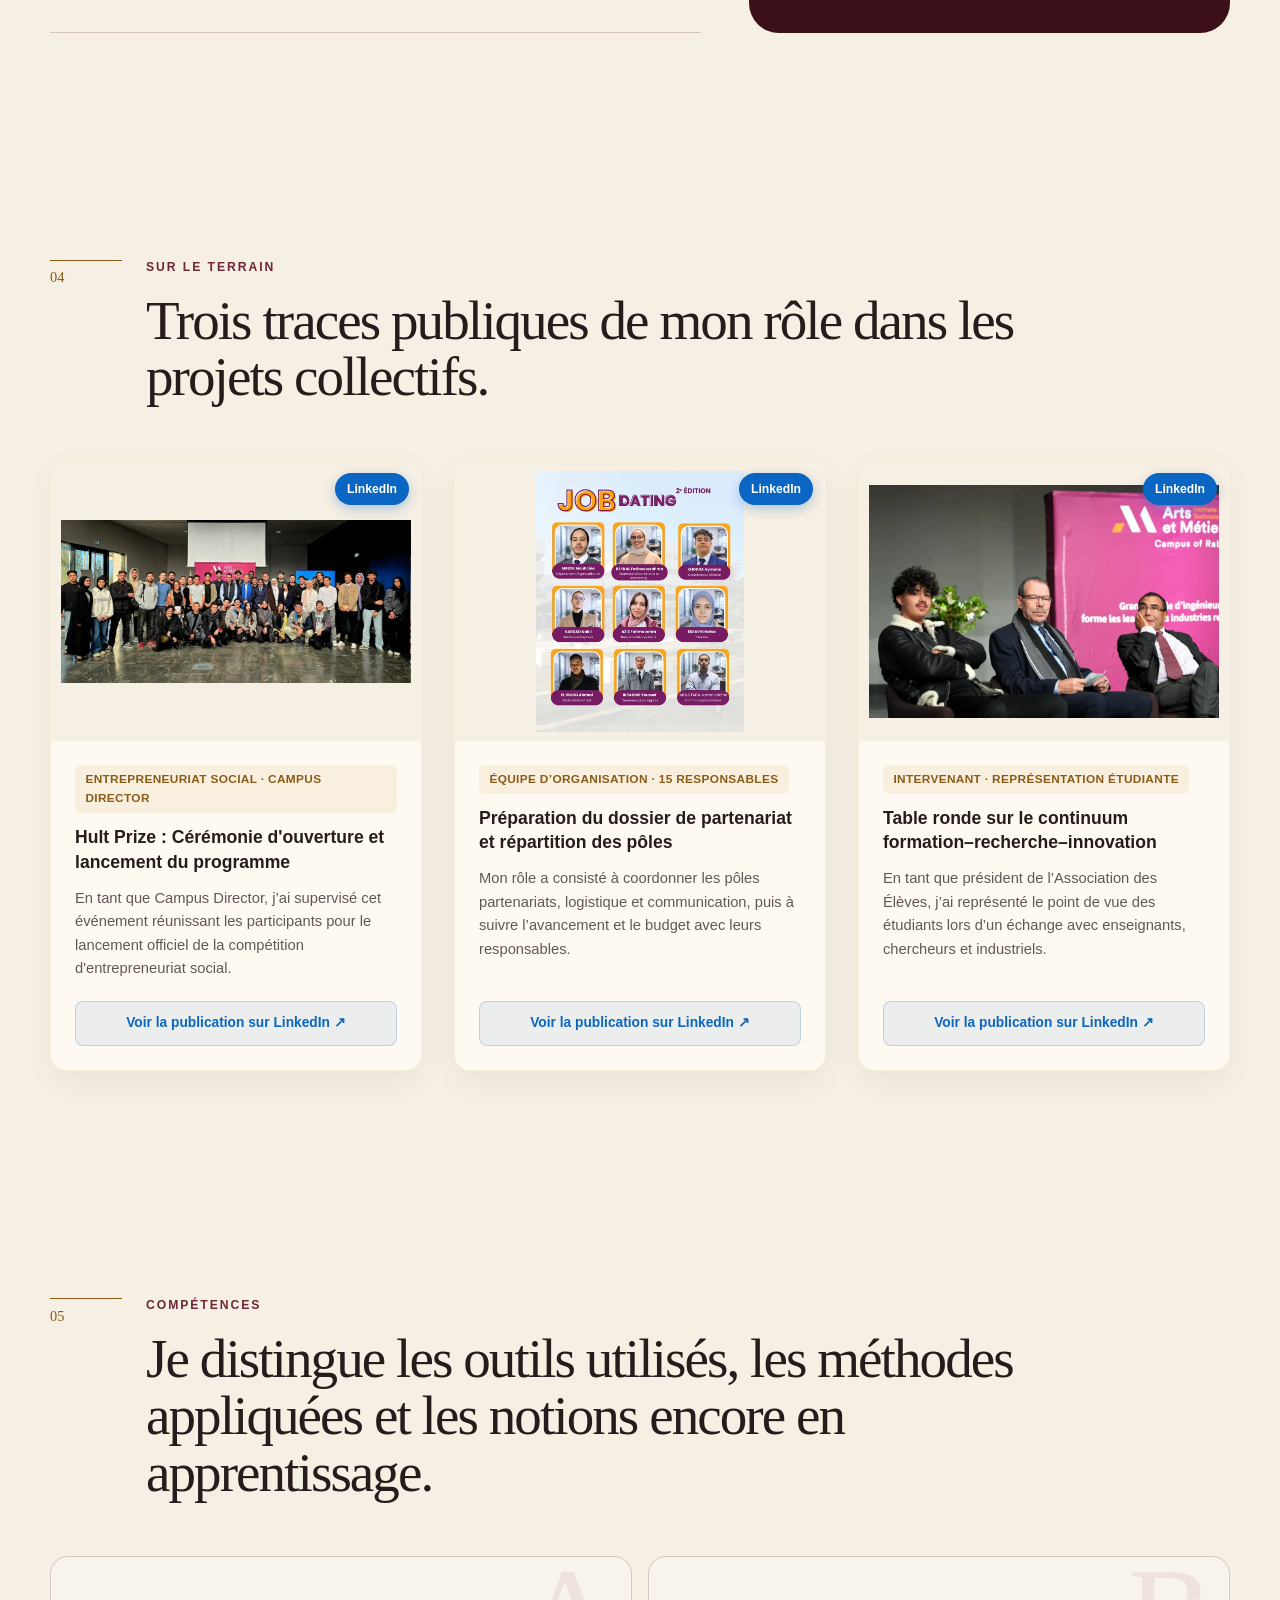
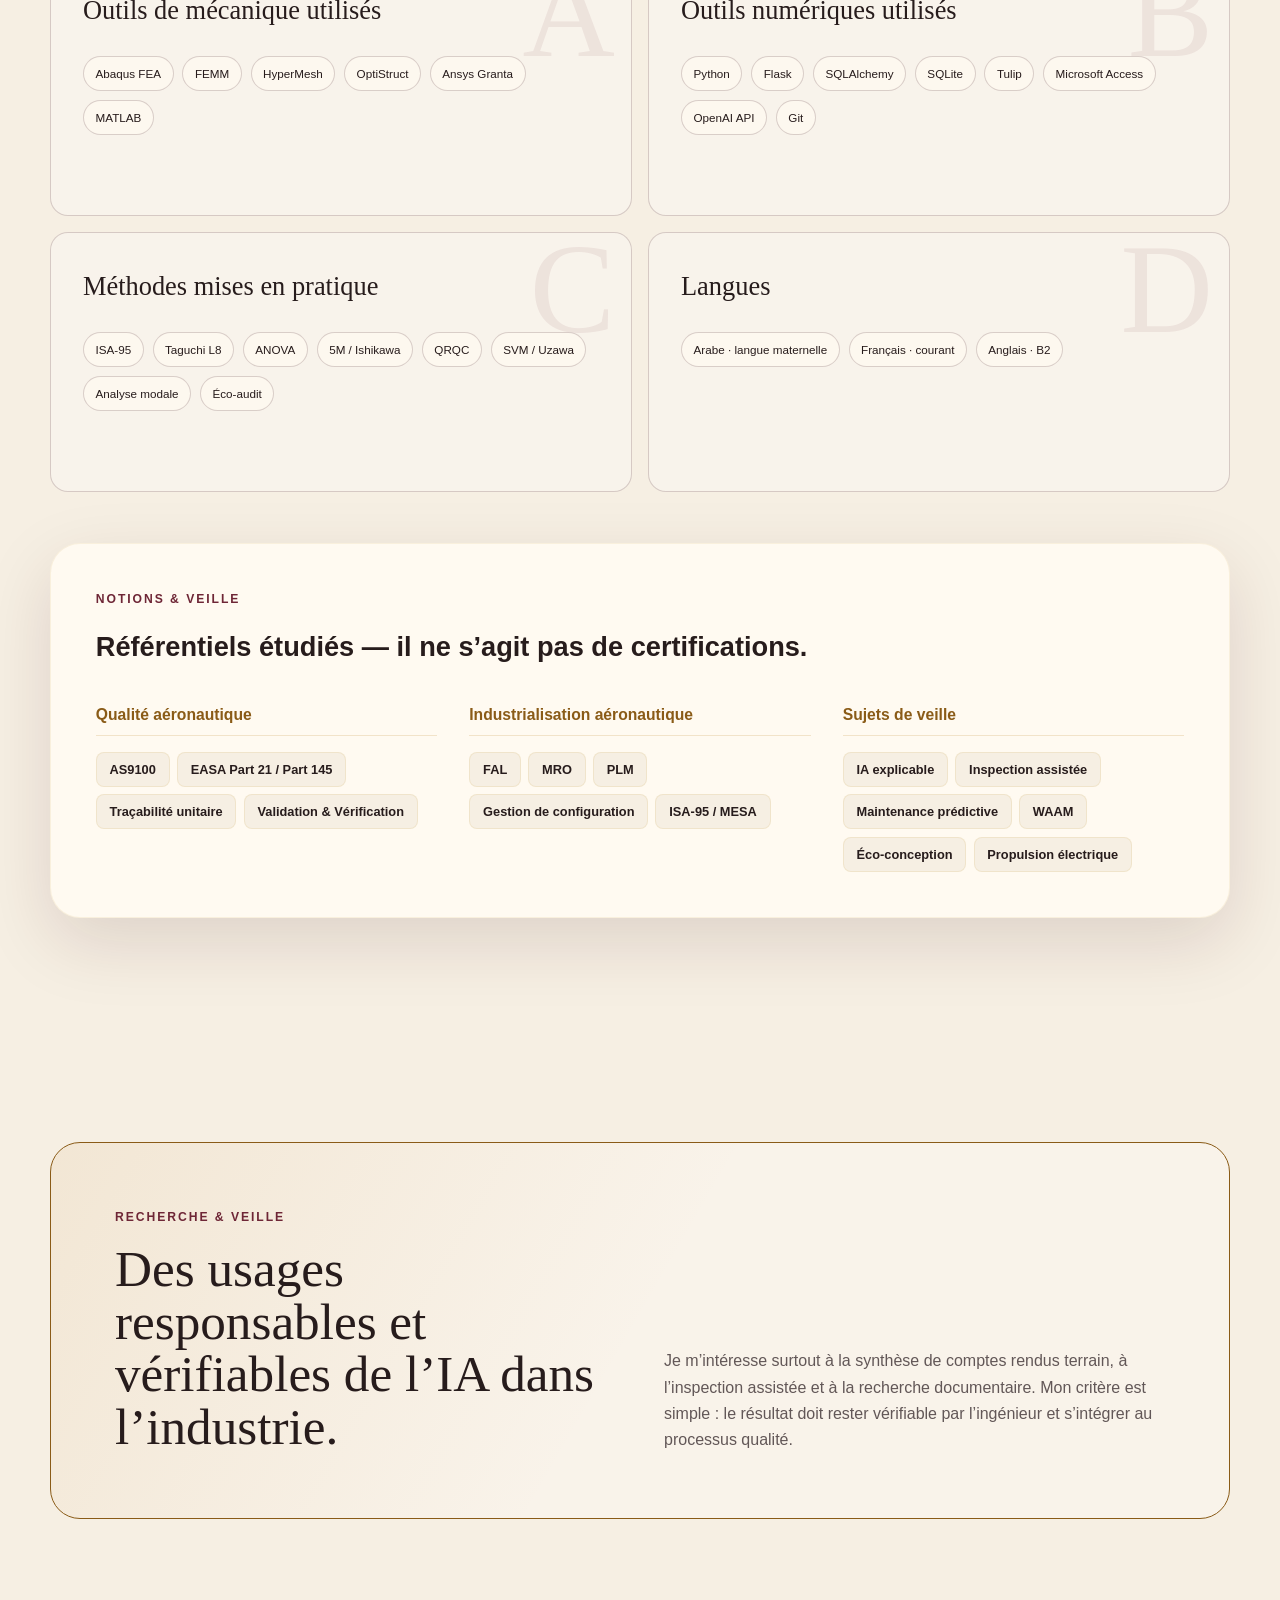
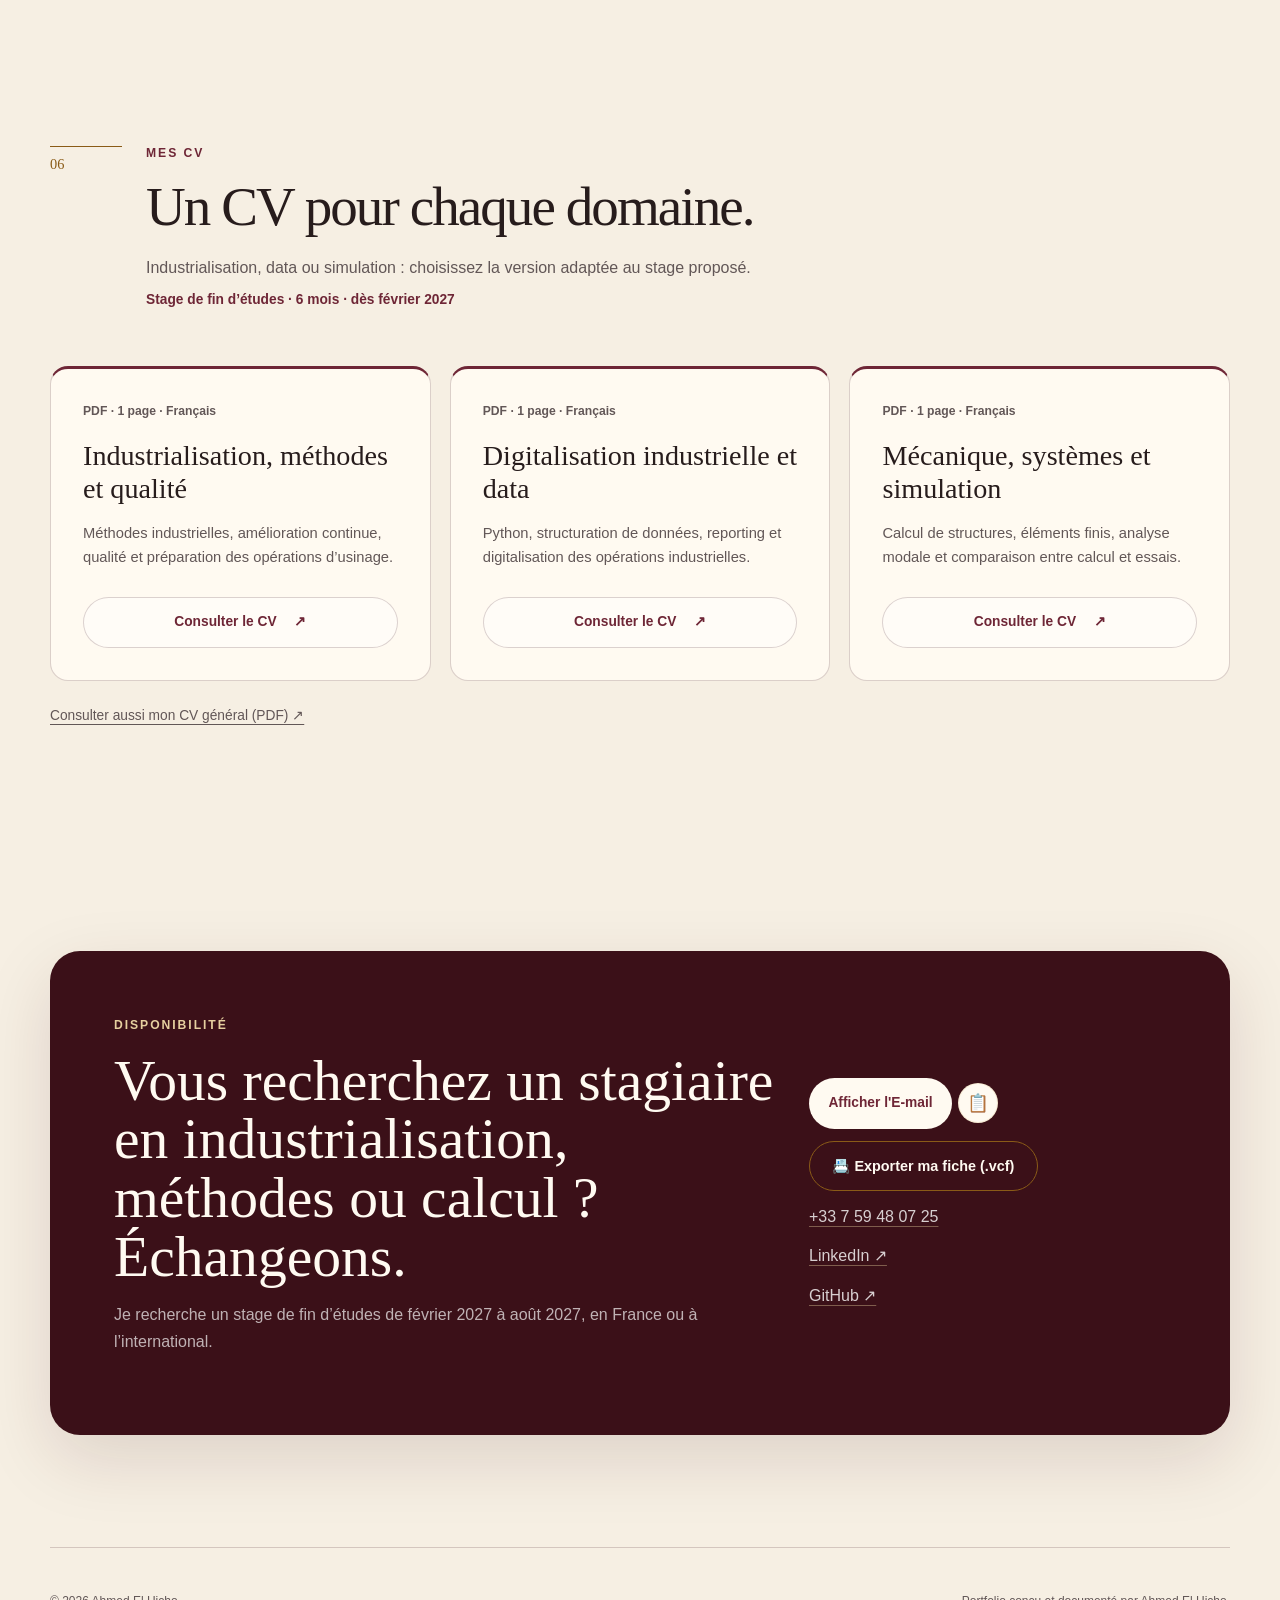
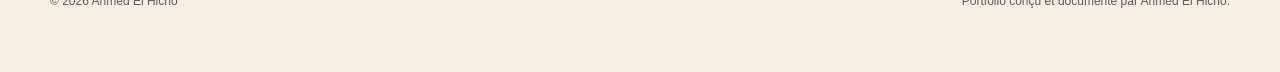
==== commit 72679c70: "Add industrialization, data and simulation CVs to portfolio" ====
--- a/index.html
+++ b/index.html
@@ -1,1021 +1,1062 @@
-<!doctype html>
-<html lang="fr" data-lang="fr">
-<head>
-  <meta charset="utf-8">
-  <meta name="viewport" content="width=device-width, initial-scale=1">
-  <title>Ahmed El Hicho — Élève ingénieur | Mécanique & digitalisation industrielle</title>
-  <meta name="description" content="Portfolio d'Ahmed El Hicho, élève ingénieur Arts et Métiers : projets de mécanique, simulation, digitalisation industrielle et données, avec rapports techniques vérifiables.">
-  <meta name="author" content="Ahmed El Hicho">
-  <meta name="theme-color" content="#3b1018">
-  <meta property="og:type" content="website">
-  <meta property="og:title" content="Ahmed El Hicho — Portfolio d'élève ingénieur">
-  <meta property="og:description" content="Mécanique, simulation et outils numériques pour l'industrie, présentés à travers des projets documentés.">
-  <meta property="og:image" content="assets/ahmed-el-hicho.webp">
-  <meta property="og:url" content="https://elhicho.github.io/ahmed-el-hicho.github.io/">
-  <link rel="canonical" href="https://elhicho.github.io/ahmed-el-hicho.github.io/">
-  <link rel="icon" href="assets/favicon.svg" type="image/svg+xml">
-  <link rel="stylesheet" href="styles.css">
-  <script defer src="script.js"></script>
-  <script type="application/ld+json">
-  {
-    "@context": "https://schema.org",
-    "@type": "Person",
-    "name": "Ahmed El Hicho",
-    "jobTitle": "Élève ingénieur Arts et Métiers",
-    "email": "mailto:elhichoahmed8@gmail.com",
-    "telephone": "+33 7 59 48 07 25",
-    "url": "https://elhicho.github.io/ahmed-el-hicho.github.io/",
-    "sameAs": [
-      "https://www.linkedin.com/in/ahmed-el-hicho",
-      "https://github.com/Elhicho"
-    ],
-    "knowsAbout": [
-      "Mécanique", "Simulation numérique", "Digitalisation industrielle", "MES",
-      "Abaqus", "Python", "Tulip", "Lean Manufacturing"
-    ]
-  }
-  </script>
-</head>
-<body>
-  <a class="skip-link" href="#main" data-i18n="skipLink">Aller au contenu</a>
-  <div class="scroll-progress" aria-hidden="true"><span></span></div>
-
-  <header class="site-header">
-    <a class="brand" href="#top" aria-label="Accueil Ahmed El Hicho" data-i18n-aria-label="homeAria">
-      <span class="brand-mark">AEH</span>
-      <span class="brand-copy">
-        <strong>Ahmed El Hicho</strong>
-      <small data-i18n="brandRole">Élève ingénieur · Aeronautics & Space</small>
-      </span>
-    </a>
-
-    <button class="menu-toggle" type="button" aria-expanded="false" aria-controls="primary-nav" aria-label="Ouvrir le menu" data-i18n-aria-label="menuAria">
-      <span></span><span></span><span></span>
-      <span class="sr-only" data-i18n="menuText">Menu</span>
-    </button>
-
-    <nav id="primary-nav" class="primary-nav" aria-label="Navigation principale" data-i18n-aria-label="mainNavAria">
-      <a href="#profil" data-i18n="navAbout">Profil</a>
-      <a href="#projets" data-i18n="navProjects">Projets</a>
-      <a href="#parcours" data-i18n="navJourney">Parcours</a>
-      <a href="#competences" data-i18n="navSkills">Compétences</a>
-      <a href="#contact" data-i18n="navContact">Contact</a>
-    </nav>
-
-    <div class="header-actions">
-      <button class="theme-toggle" type="button" aria-label="Basculer le thème (clair/sombre)" title="Changer de thème" data-i18n-aria-label="themeAria" data-i18n-title="themeTitle">
-        <span id="themeIcon" class="theme-icon" aria-hidden="true">🌙</span>
-      </button>
-      <button class="lang-toggle" type="button" aria-label="Changer la langue" data-i18n-aria-label="langAria">
-      <span class="lang-active">FR</span><span aria-hidden="true">/</span><span>EN</span>
-      </button>
-    </div>
-  </header>
-
-  <main id="main">
-    <section id="top" class="hero section-shell">
-      <div class="hero-grid">
-        <div class="hero-copy reveal">
-          <p class="eyebrow" data-i18n="heroEyebrow">Élève ingénieur Arts et Métiers</p>
-          <h1>
-            <span data-i18n="heroLine1">Je transforme</span>
-            <em data-i18n="heroLine2">des besoins industriels</em>
-            <span data-i18n="heroLine3">en outils testables.</span>
-          </h1>
-          <p class="hero-lead" data-i18n="heroLead">
-            Mes projets récents vont d’un prototype MES sous Tulip à une analyse modale sous Abaqus,
-            en passant par une application ANDON sous Flask. Je documente aussi les limites et les résultats de chaque travail.
-          </p>
-
-          <div class="hero-actions">
-            <a class="button button-primary" href="#projets">
-              <span data-i18n="heroProjects">Découvrir mes projets</span>
-              <span aria-hidden="true">↘</span>
-            </a>
-            <a class="button button-secondary" href="assets/CV_Ahmed_El_Hicho.pdf" target="_blank" rel="noopener noreferrer" rel="noopener">
-              <span data-i18n="heroCV">Voir mon CV</span>
-              <span aria-hidden="true">PDF</span>
-            </a>
-          </div>
-
-          <div class="availability">
-            <span class="status-dot" aria-hidden="true"></span>
-            <span data-i18n="availability">Disponible pour un stage de fin d’études de février 2027 à août 2027</span>
-          </div>
-        </div>
-
-        <div class="hero-visual reveal">
-          <div class="portrait-orbit" aria-hidden="true">
-            <span class="orbit orbit-one"></span>
-            <span class="orbit orbit-two"></span>
-            <span class="orbit-dot dot-one"></span>
-            <span class="orbit-dot dot-two"></span>
-          </div>
-          <figure class="portrait-frame">
-            <img src="assets/ahmed-el-hicho.webp" alt="Portrait d'Ahmed El Hicho devant un hélicoptère" data-i18n-alt="portraitAlt" width="900" height="900">
-          </figure>
-          <div class="hero-card card-top">
-            <small data-i18n="heroCard1Label">Parcours</small>
-            <strong>Aeronautics & Space</strong>
-          </div>
-          <div class="hero-card card-bottom">
-            <small data-i18n="heroCard2Label">Mobilité</small>
-            <strong data-i18n="heroCard2Value">France & international</strong>
-          </div>
-        </div>
-      </div>
-
-      <div class="hero-metrics reveal" aria-label="Quelques chiffres" data-i18n-aria-label="metricsAria">
-        <article>
-          <strong>11</strong>
-          <span data-i18n="metric1">tables interconnectées dans le MES</span>
-        </article>
-        <article>
-          <strong>21</strong>
-          <span data-i18n="metric2">sous-opérations digitalisées</span>
-        </article>
-        <article>
-          <strong>17</strong>
-          <span data-i18n="metric3">champs métier extraits par IA</span>
-        </article>
-        <article>
-          <strong>40+</strong>
-          <span data-i18n="metric4">partenaires coordonnés pour le Job Dating</span>
-        </article>
-      </div>
-    </section>
-
-    <section id="profil" class="about section-shell section-block">
-      <div class="section-heading reveal">
-        <p class="section-index">01</p>
-        <div>
-          <p class="eyebrow" data-i18n="aboutEyebrow">Profil</p>
-          <h2 data-i18n="aboutTitle">J’apprends surtout en construisant, en testant et en corrigeant.</h2>
-        </div>
-      </div>
-
-      <div class="about-grid">
-        <div class="about-copy reveal">
-          <p data-i18n="aboutP1">
-            Sur le projet MES, notre équipe de trois a construit une architecture de onze tables et une interface
-            pour dix opérations d’assemblage. Les essais ont révélé deux ruptures de traçabilité que nous avons corrigées.
-          </p>
-          <p data-i18n="aboutP2">
-            Cette expérience m’a appris à distinguer un prototype prometteur d’un système réellement validé :
-            je présente donc ici les résultats obtenus, mais aussi les hypothèses et les limites qui restent à traiter.
-          </p>
-        </div>
-
-        <aside class="quote-card reveal">
-          <span class="quote-mark" aria-hidden="true">“</span>
-          <p data-i18n="quote">
-            Un prototype crédible n’est pas celui qui promet le plus, mais celui dont on peut expliquer les choix,
-            les tests et les limites.
-          </p>
-        </aside>
-      </div>
-    </section>
-
-    <section id="projets" class="projects section-shell section-block">
-      <div class="section-heading reveal">
-        <p class="section-index">02</p>
-        <div>
-          <p class="eyebrow" data-i18n="projectsEyebrow">Projets phares</p>
-          <h2 data-i18n="projectsTitle">Trois projets résument ma façon de travailler ; neuf autres complètent le parcours.</h2>
-        </div>
-      </div>
-
-      <div class="project-search-container reveal">
-        <div class="search-input-wrapper">
-          <span class="search-icon" aria-hidden="true">🔍</span>
-          <input type="text" id="projectSearchInput" class="project-search-input" placeholder="Rechercher par outil, méthode ou mot-clé (ex. : Abaqus, Tulip, Python)" aria-label="Rechercher un projet" data-i18n-placeholder="searchPlaceholder" data-i18n-aria-label="searchAria">
-          <button type="button" id="clearSearchBtn" class="clear-search-btn" aria-label="Effacer la recherche" data-i18n-aria-label="clearSearchAria" style="display: none;">✕</button>
-        </div>
-      </div>
-      <div class="project-toolbar reveal" role="group" aria-label="Filtrer les projets" data-i18n-aria-label="filterProjectsAria">
-        <button class="filter-button active" type="button" data-filter="all" data-i18n="filterAll">Tous</button>
-        <button class="filter-button" type="button" data-filter="industry" data-i18n="filterIndustry">Industrie 4.0</button>
-        <button class="filter-button" type="button" data-filter="ai" data-i18n="filterAI">IA & données</button>
-        <button class="filter-button" type="button" data-filter="mechanics" data-i18n="filterMechanics">Mécanique</button>
-        <button class="filter-button" type="button" data-filter="sustainability" data-i18n="filterEco">Éco-conception</button>
-      </div>
-
-      <div class="project-grid">
-        <article class="project-card featured reveal" data-category="industry">
-          <div class="project-number">P.01</div>
-          <div class="project-meta">
-            <span>ISA-95</span><span>Tulip</span><span>MES</span>
-          </div>
-          <p class="project-context" data-i18n="p1Context">Projet académique · équipe de 3 · environnement semi-industriel</p>
-          <h3 data-i18n="p1Title">Prototype MES sous Tulip — X-Manufacturing</h3>
-          <p data-i18n="p1Text">
-            Notre équipe a construit une architecture de onze tables, une interface opérateur pour dix opérations
-            d’assemblage et un tableau de bord superviseur. Le prototype a été testé sur la plateforme pédagogique ELF.
-          </p>
-          <ul class="project-results">
-            <li><strong>10</strong><span data-i18n="p1R1">opérations</span></li>
-            <li><strong>21</strong><span data-i18n="p1R2">sous-opérations</span></li>
-            <li><strong>11</strong><span data-i18n="p1R3">tables de données</span></li>
-          </ul>
-          <div class="project-actions-row">
-            <button type="button" class="quick-view-btn" data-project="p1" data-i18n="quickViewBtn">👁️ Aperçu technique</button>
-            <a class="report-link" href="assets/reports/P01_Rapport_MES_Tulip.pdf" target="_blank" rel="noopener noreferrer" rel="noopener" data-i18n="reportLink">Consulter le rapport PDF ↗</a>
-          </div>
-          <details>
-            <summary data-i18n="caseStudy">Voir l’étude de cas</summary>
-            <p data-i18n="p1Details">
-              Les essais ont révélé deux ruptures de traçabilité liées aux triggers ; elles ont été corrigées.
-              Le rapport signale encore des dysfonctionnements résiduels et l’absence de tests automatisés sur Tulip.
-            </p>
-          </details>
-        </article>
-
-        <article class="project-card reveal" data-category="industry" data-secondary="true" hidden>
-          <div class="project-number">P.02</div>
-          <div class="project-meta">
-            <span>Flask</span><span>SQLite</span><span>Lean</span>
-          </div>
-          <p class="project-context" data-i18n="p2Context">Projet académique · prototype et scénarios simulés</p>
-          <h3 data-i18n="p2Title">Prototype de système ANDON digital</h3>
-          <p data-i18n="p2Text">
-            Application Flask/SQLite avec cycle OPEN–ACK–ARRIVED–CLOSED, priorisation des alertes et clôture
-            conditionnée à la saisie d’une cause 5M et d’une action corrective.
-          </p>
-          <div class="project-impact">
-            <span data-i18n="p2Impact">5 catégories d’alerte • 4 états • scénarios simulés</span>
-          </div>
-          <div class="project-actions-row">
-            <button type="button" class="quick-view-btn" data-project="p2" data-i18n="quickViewBtn">👁️ Aperçu technique</button>
-            <a class="report-link" href="assets/reports/P02_Rapport_Andon_Digital.pdf" target="_blank" rel="noopener noreferrer" rel="noopener" data-i18n="reportLink">Consulter le rapport PDF ↗</a>
-            <span class="report-size">7,3 Mo</span>
-          </div>
-          <details>
-            <summary data-i18n="caseStudy">Voir l’étude de cas</summary>
-            <p data-i18n="p2Details">
-              Les gains observés proviennent de scénarios simulés, pas d’un déploiement industriel long terme.
-              La suite proposée dans le rapport est d’ajouter boutons, voyants et écran dédiés, puis de consolider les KPI.
-            </p>
-          </details>
-        </article>
-
-        <article class="project-card featured reveal" data-category="ai">
-          <div class="project-number">P.03</div>
-          <div class="project-meta">
-            <span>Whisper</span><span>NLP</span><span>JSON</span>
-          </div>
-          <p class="project-context" data-i18n="p3Context">Stage DOGA FZ · prototype fonctionnel non évalué quantitativement</p>
-          <h3 data-i18n="p3Title">Prototype de reporting terrain par audio</h3>
-          <p data-i18n="p3Text">
-            Pendant mon stage, j’ai prototypé une chaîne qui transcrit un compte rendu vocal puis remplit
-            dix-sept champs dans un modèle de visite. Le rapport documente cinq formats audio pris en charge.
-          </p>
-          <ul class="project-results compact">
-            <li><strong>5</strong><span data-i18n="p3R1">formats audio</span></li>
-            <li><strong>17</strong><span data-i18n="p3R2">champs métier</span></li>
-          </ul>
-          <div class="project-actions-row">
-            <button type="button" class="quick-view-btn" data-project="p3" data-i18n="quickViewBtn">👁️ Aperçu technique</button>
-            <a class="report-link" href="assets/reports/P03_Rapport_Reporting_Audio_IA.pdf" target="_blank" rel="noopener noreferrer" rel="noopener" data-i18n="reportLink">Consulter le rapport PDF ↗</a>
-          </div>
-          <details>
-            <summary data-i18n="caseStudy">Voir l’étude de cas</summary>
-            <p data-i18n="p3Details">
-              Le prototype nécessite une connexion aux services OpenAI et une validation humaine des termes métier.
-              Aucune mesure d’exactitude ni étude utilisateurs n’est publiée à ce stade.
-            </p>
-          </details>
-        </article>
-
-        <article class="project-card featured reveal" data-category="mechanics">
-          <div class="project-number">P.04</div>
-          <div class="project-meta">
-            <span>Abaqus FEA</span><span>MEF</span><span>Vibrations</span>
-          </div>
-          <p class="project-context" data-i18n="p4Context">TP académique · modèle comparé à l’essai</p>
-          <h3 data-i18n="p4Title">Analyse modale sous Abaqus, confrontée aux mesures</h3>
-          <p data-i18n="p4Text">
-            Modélisation d’une demi-lame encastrée, étude de convergence et comparaison de quatre fréquences
-            propres avec les mesures obtenues au stroboscope sur le même montage.
-          </p>
-          <div class="project-impact">
-            <span data-i18n="p4Impact">4 modes comparés • écarts relatifs de 1,1 à 7,2 %</span>
-          </div>
-          <div class="project-actions-row">
-            <button type="button" class="quick-view-btn" data-project="p4" data-i18n="quickViewBtn">👁️ Aperçu technique</button>
-            <a class="report-link" href="assets/reports/P04_Rapport_Analyse_Modale_Abaqus.pdf" target="_blank" rel="noopener noreferrer" rel="noopener" data-i18n="reportLink">Consulter le rapport PDF ↗</a>
-          </div>
-          <details>
-            <summary data-i18n="caseStudy">Voir l’étude de cas</summary>
-            <p data-i18n="p4Details">
-              L’écart le plus élevé concerne le quatrième mode. Le rapport l’explique notamment par les incertitudes
-              sur le module d’Young, l’épaisseur réelle et la qualité de l’encastrement.
-            </p>
-          </details>
-        </article>
-
-        <article class="project-card reveal" data-category="ai mechanics" data-secondary="true" hidden>
-          <div class="project-number">P.05</div>
-          <div class="project-meta">
-            <span>Python</span><span>NumPy</span><span>WAAM</span>
-          </div>
-          <p class="project-context" data-i18n="p5Context">Mini-projet académique · jeu de données WAAM</p>
-          <h3 data-i18n="p5Title">Implémentation d’un SVM par l’algorithme d’Uzawa</h3>
-          <p data-i18n="p5Text">
-            Implémentation from scratch d’un algorithme primal-dual sous contraintes, avec vérification de la
-            convergence et visualisation automatique des vecteurs supports.
-          </p>
-          <div class="project-impact">
-            <span data-i18n="p5Impact">Séparation parfaite sur le jeu de données du TP</span>
-          </div>
-          <div class="project-actions-row">
-            <button type="button" class="quick-view-btn" data-project="p5" data-i18n="quickViewBtn">👁️ Aperçu technique</button>
-            <a class="report-link" href="assets/reports/P05_Rapport_Optimisation_SVM_Uzawa.pdf" target="_blank" rel="noopener noreferrer" rel="noopener" data-i18n="reportLink">Consulter le rapport PDF ↗</a>
-          </div>
-          <details>
-            <summary data-i18n="caseStudy">Voir l’étude de cas</summary>
-            <p data-i18n="p5Details">
-              Le résultat valide l’implémentation sur les données fournies, mais ne mesure pas encore la capacité
-              de généralisation sur d’autres cordons ou d’autres conditions de fabrication.
-            </p>
-          </details>
-        </article>
-
-        <article class="project-card reveal" data-category="sustainability mechanics" data-secondary="true" hidden>
-          <div class="project-number">P.06</div>
-          <div class="project-meta">
-            <span>Ansys Granta</span><span>ACV</span><span>DfD</span>
-          </div>
-          <p class="project-context" data-i18n="p6Context">Projet académique · éco-audit Granta</p>
-          <h3 data-i18n="p6Title">Éco-audit et scénarios d’amélioration d’une trottinette</h3>
-          <p data-i18n="p6Text">
-            Démontage, évaluation de la réparabilité et de la recyclabilité, puis comparaison de scénarios portant
-            sur la batterie, l’aluminium recyclé et la durée de vie du produit.
-          </p>
-          <ul class="project-results compact">
-            <li><strong>3,7/10</strong><span data-i18n="p6R1">réparabilité</span></li>
-            <li><strong>85,8 %</strong><span data-i18n="p6R2">recyclabilité</span></li>
-          </ul>
-          <div class="project-actions-row">
-            <button type="button" class="quick-view-btn" data-project="p6" data-i18n="quickViewBtn">👁️ Aperçu technique</button>
-            <a class="report-link" href="assets/reports/P06_Rapport_Ecoconception_ACV.pdf" target="_blank" rel="noopener noreferrer" rel="noopener" data-i18n="reportLink">Consulter le rapport PDF ↗</a>
-            <span class="report-size">10,7 Mo</span>
-          </div>
-          <details>
-            <summary data-i18n="caseStudy">Voir l’étude de cas</summary>
-            <p data-i18n="p6Details">
-              L’éco-audit estime 376 kg CO₂-eq par produit. Le scénario combiné atteint une réduction calculée de 58 %,
-              sous les hypothèses décrites dans le rapport ; il ne s’agit pas d’une ACV certifiée.
-            </p>
-          </details>
-        </article>
-
-        <article class="project-card reveal" data-category="mechanics" data-secondary="true" hidden>
-          <div class="project-number">P.07</div>
-          <div class="project-meta">
-            <span>Rotodynamique</span><span>Vibrations</span><span>Équilibrage</span>
-          </div>
-          <p class="project-context" data-i18n="p7Context">TP académique · équilibrage sur banc</p>
-          <h3 data-i18n="p7Title">Équilibrage d’un rotor sur un puis deux plans</h3>
-          <p data-i18n="p7Text">
-            Diagnostic vibratoire, équilibrage statique sur 1 plan et dynamique sur 2 plans par la méthode des
-            coefficients d’influence et relevés piézoélectriques sur banc d’essai.
-          </p>
-          <div class="project-impact">
-            <span data-i18n="p7Impact">Après correction : 4 mV sur P1 • 0,07 mV sur P2</span>
-          </div>
-          <div class="project-actions-row">
-            <button type="button" class="quick-view-btn" data-project="p7" data-i18n="quickViewBtn">👁️ Aperçu technique</button>
-            <a class="report-link" href="assets/reports/P07_Rapport_Equilibrage_Dynamique.pdf" target="_blank" rel="noopener noreferrer" rel="noopener" data-i18n="reportLink">Consulter le rapport PDF ↗</a>
-          </div>
-          <details>
-            <summary data-i18n="caseStudy">Voir l’étude de cas</summary>
-            <p data-i18n="p7Details">
-              Le travail montre aussi les influences croisées entre les deux plans : corriger P1 modifie la réponse de P2.
-              La méthode graphique reste volontairement simple afin de comprendre la physique avant l’automatisation.
-            </p>
-          </details>
-        </article>
-
-        <article class="project-card reveal" data-category="mechanics" data-secondary="true" hidden>
-          <div class="project-number">P.08</div>
-          <div class="project-meta">
-            <span>HyperMesh</span><span>OptiStruct</span><span>VAE</span>
-          </div>
-          <p class="project-context" data-i18n="p8Context">Projet académique · étude énergétique et optimisation</p>
-          <h3 data-i18n="p8Title">Étude énergétique et optimisation d’un disque de frein de VAE</h3>
-          <p data-i18n="p8Text">
-            Bilan de puissance du véhicule, calcul du freinage dimensionnant puis optimisation topologique
-            du disque sous contraintes de déplacement, de contrainte et de dimension minimale.
-          </p>
-          <ul class="project-results compact">
-            <li><strong>24,9</strong><span data-i18n="p8R1">km/h de référence</span></li>
-            <li><strong>86,6</strong><span data-i18n="p8R2">N·m au disque</span></li>
-          </ul>
-          <div class="project-actions-row">
-            <button type="button" class="quick-view-btn" data-project="p8" data-i18n="quickViewBtn">👁️ Aperçu technique</button>
-            <a class="report-link" href="assets/reports/P08_Rapport_Conception_VAE.pdf?v=2" target="_blank" rel="noopener noreferrer" rel="noopener" data-i18n="reportLink">Consulter le rapport PDF ↗</a>
-          </div>
-          <details>
-            <summary data-i18n="caseStudy">Voir l’étude de cas</summary>
-            <p data-i18n="p8Details">
-              Le projet relie les hypothèses énergétiques à une chaîne CAO–HyperMesh–OptiStruct.
-              Les résultats restent ceux d’un modèle académique et dépendent du cas de charge retenu.
-            </p>
-          </details>
-        </article>
-
-        <article class="project-card reveal" data-category="mechanics" data-secondary="true" hidden>
-          <div class="project-number">P.09</div>
-          <div class="project-meta">
-            <span>FEMM</span><span>MSAP</span><span>MATLAB</span>
-          </div>
-          <p class="project-context" data-i18n="p9Context">TP académique · simulation FEMM</p>
-          <h3 data-i18n="p9Title">Champ statorique et couple d’une MSAP sous FEMM</h3>
-          <p data-i18n="p9Text">
-            Simulation des champs créés par les phases, transformation de Concordia et calcul du couple
-            en fonction de l’orientation du champ statorique.
-          </p>
-          <ul class="project-results compact">
-            <li><strong>0,15</strong><span data-i18n="p9R1">N·m/A mesuré</span></li>
-            <li><strong>FEMM</strong><span data-i18n="p9R2">simulation 2D</span></li>
-          </ul>
-          <div class="project-actions-row">
-            <button type="button" class="quick-view-btn" data-project="p9" data-i18n="quickViewBtn">👁️ Aperçu technique</button>
-            <a class="report-link" href="assets/reports/P09_Rapport_MSAP_Electrotechnique.pdf" target="_blank" rel="noopener noreferrer" rel="noopener" data-i18n="reportLink">Consulter le rapport PDF ↗</a>
-          </div>
-          <details>
-            <summary data-i18n="caseStudy">Voir l’étude de cas</summary>
-            <p data-i18n="p9Details">
-              Le rapport obtient une constante de couple voisine de 0,15 N·m/A dans le modèle étudié.
-              Cette valeur caractérise la simulation réalisée ; elle ne constitue pas un rendement machine.
-            </p>
-          </details>
-        </article>
-
-        <article class="project-card reveal" data-category="mechanics" data-secondary="true" hidden>
-          <div class="project-number">P.10</div>
-          <div class="project-meta">
-            <span>Simulation</span><span>Multi-Physique</span><span>Automatique</span>
-          </div>
-          <p class="project-context" data-i18n="p10Context">Projet académique · modèle causal simplifié</p>
-          <h3 data-i18n="p10Title">Modèle causal d’une chaîne de traction électrique</h3>
-          <p data-i18n="p10Text">
-            Modélisation d’une batterie idéale, d’un hacheur, d’un moteur à courant continu, d’un réducteur,
-            d’une roue et de la dynamique longitudinale du véhicule.
-          </p>
-          <div class="project-impact">
-            <span data-i18n="p10Impact">Couple moteur • vitesse véhicule • force aérodynamique</span>
-          </div>
-          <div class="project-actions-row">
-            <button type="button" class="quick-view-btn" data-project="p10" data-i18n="quickViewBtn">👁️ Aperçu technique</button>
-            <a class="report-link" href="assets/reports/P10_Rapport_Chaine_Traction_VE.pdf" target="_blank" rel="noopener noreferrer" rel="noopener" data-i18n="reportLink">Consulter le rapport PDF ↗</a>
-          </div>
-          <details>
-            <summary data-i18n="caseStudy">Voir l’étude de cas</summary>
-            <p data-i18n="p10Details">
-              Le modèle rend les relations causales explicites, mais repose sur des hypothèses fortes : tension
-              de batterie constante, convertisseur et réducteur sans pertes, et résistance véhicule linéarisée.
-            </p>
-          </details>
-        </article>
-
-        <article class="project-card reveal" data-category="industry mechanics" data-secondary="true" hidden>
-          <div class="project-number">P.11</div>
-          <div class="project-meta">
-            <span>Taguchi</span><span>ANOVA</span><span>Six Sigma</span>
-          </div>
-          <p class="project-context" data-i18n="p11Context">Projet académique · plan Taguchi L8</p>
-          <h3 data-i18n="p11Title">Optimisation Taguchi L8 des conditions de coupe</h3>
-          <p data-i18n="p11Text">
-            Huit essais de tournage sur aluminium 2017 pour étudier la vitesse de coupe, l’avance et la profondeur
-            de passe, avec ratio Signal/Bruit et analyse ANOVA.
-          </p>
-          <div class="project-impact">
-            <span data-i18n="p11Impact">Avance : 78,05 % de contribution • optimum A1B1C1</span>
-          </div>
-          <div class="project-actions-row">
-            <button type="button" class="quick-view-btn" data-project="p11" data-i18n="quickViewBtn">👁️ Aperçu technique</button>
-            <a class="report-link" href="assets/reports/P11_Rapport_Optimisation_Taguchi_ANOVA.pdf" target="_blank" rel="noopener noreferrer" rel="noopener" data-i18n="reportLink">Consulter le rapport PDF ↗</a>
-          </div>
-          <details>
-            <summary data-i18n="caseStudy">Voir l’étude de cas</summary>
-            <p data-i18n="p11Details">
-              Sur ce jeu d’essais, l’avance est le facteur dominant. Les conditions retenues sont 250 m/min,
-              0,15 mm/tr et 0,5 mm ; elles restent liées au matériau, à la machine et au protocole du TP.
-            </p>
-          </details>
-        </article>
-
-        <article class="project-card reveal" data-category="industry" data-secondary="true" hidden>
-          <div class="project-number">P.12</div>
-          <div class="project-meta">
-            <span>MERISE 3NF</span><span>SQL</span><span>Access</span>
-          </div>
-          <p class="project-context" data-i18n="p12Context">Projet académique · base Access pour la CAN 2025</p>
-          <h3 data-i18n="p12Title">Base de données relationnelle pour la CAN 2025</h3>
-          <p data-i18n="p12Text">
-            Modélisation MCD/MLD selon MERISE puis implémentation sous Microsoft Access pour gérer équipes,
-            joueurs, stades, matchs et participations, avec requêtes, formulaires et états imprimables.
-          </p>
-          <ul class="project-results compact">
-            <li><strong>MERISE</strong><span data-i18n="p12R1">MCD et MLD</span></li>
-            <li><strong>Access</strong><span data-i18n="p12R2">requêtes et formulaires</span></li>
-          </ul>
-          <div class="project-actions-row">
-            <button type="button" class="quick-view-btn" data-project="p12" data-i18n="quickViewBtn">👁️ Aperçu technique</button>
-            <a class="report-link" href="assets/reports/P12_Rapport_BDD_OREXA_SQL.pdf" target="_blank" rel="noopener noreferrer" rel="noopener" data-i18n="reportLink">Consulter le rapport PDF ↗</a>
-          </div>
-          <details>
-            <summary data-i18n="caseStudy">Voir l’étude de cas</summary>
-            <p data-i18n="p12Details">
-              Le rapport démontre l’intégrité référentielle et la génération d’états. L’export vers Excel ou Power BI
-              est présenté comme une évolution possible, pas comme une fonctionnalité déjà déployée.
-            </p>
-          </details>
-        </article>
-
-        <article class="project-card reveal" data-category="industry" data-secondary="true" hidden>
-          <div class="project-number">P.13</div>
-          <div class="project-meta">
-            <span>Flask</span><span>SQLAlchemy</span><span>OpenPyXL</span><span>ISO 9001</span>
-          </div>
-          <p class="project-context" data-i18n="p13Context">Stage ingénieur · DOGA FZ · Tanger Free Zone</p>
-          <h3 data-i18n="p13Title">Digitalisation de la Performance Industrielle — DOGA FZ (Stage)</h3>
-          <p data-i18n="p13Text">
-            Développement full-stack d'une application Flask/SQLAlchemy de reporting départemental
-            couvrant 5 métiers (assemblage, usinage, peinture, métrologie, plasturgie), avec exports
-            Excel automatisés, calcul de 15+ KPI qualité et recommandations Odoo/Power BI.
-          </p>
-          <ul class="project-results compact">
-            <li><strong>5</strong><span data-i18n="p13R1">départements</span></li>
-            <li><strong>15+</strong><span data-i18n="p13R2">KPI qualité</span></li>
-          </ul>
-          <div class="project-actions-row">
-            <button type="button" class="quick-view-btn" data-project="p13" data-i18n="quickViewBtn">&#x1F441;&#xFE0F; Aperçu technique</button>
-            <a class="report-link" href="assets/reports/P13_Rapport_Stage_DOGA_FZ.pdf" target="_blank" rel="noopener noreferrer" data-i18n="reportLink">Consulter le rapport PDF &#x2197;</a>
-          </div>
-          <details>
-            <summary data-i18n="caseStudy">Voir l'étude de cas</summary>
-            <p data-i18n="p13Details">
-              Application déployée en contexte réel chez DOGA FZ (filiale du Groupe DOGA France, certifiée ISO 9001).
-              Le rapport documente les formulaires adaptatifs par métier, le moteur de calcul des KPI avec codage
-              couleur automatique, ainsi que la structuration documentaire et les procédures d'onboarding.
-            </p>
-          </details>
-        </article>
-
-        <article class="project-card reveal" data-category="sustainability" data-secondary="true" hidden>
-          <div class="project-number">P.14</div>
-          <div class="project-meta">
-            <span>Granta EduPack</span><span>ACV</span><span>DfD</span><span>CATIA</span>
-          </div>
-          <p class="project-context" data-i18n="p14Context">Projet académique · Conception Orientée Produit Avancé</p>
-          <h3 data-i18n="p14Title">Conception Avancée &amp; ACV d'une Trottinette Électrique — Projet COPA</h3>
-          <p data-i18n="p14Text">
-            Désassemblage complet, caractérisation des matériaux et nomenclature d'une trottinette
-            WISPEED T855, puis simulation Eco-Audit sur Ansys Granta EduPack pour quantifier
-            l'empreinte carbone totale (209 kg CO&#8322;) et identifier les leviers d'éco-conception.
-          </p>
-          <ul class="project-results compact">
-            <li><strong>209</strong><span data-i18n="p14R1">kg CO&#8322; sur 4 ans</span></li>
-            <li><strong>2 950</strong><span data-i18n="p14R2">MJ d'énergie</span></li>
-          </ul>
-          <div class="project-actions-row">
-            <button type="button" class="quick-view-btn" data-project="p14" data-i18n="quickViewBtn">&#x1F441;&#xFE0F; Aperçu technique</button>
-            <a class="report-link" href="assets/reports/P14_Rapport_Ecoconception_COPA_ACV.pdf" target="_blank" rel="noopener noreferrer" data-i18n="reportLink">Consulter le rapport PDF &#x2197;</a>
-            <span class="report-size">11 Mo</span>
-          </div>
-          <details>
-            <summary data-i18n="caseStudy">Voir l'étude de cas</summary>
-            <p data-i18n="p14Details">
-              L'analyse révèle que la fabrication représente 51,6 % de l'énergie et 57,7 % des émissions CO&#8322;.
-              Le recyclage des alliages métalliques en fin de vie permettrait d'économiser -696 MJ et -55,9 kg CO&#8322;.
-              Le rapport propose des substitutions matériaux et une conception orientée désassemblage (DfD).
-            </p>
-          </details>
-        </article>
-
-        <article class="project-card reveal" data-category="sustainability" data-secondary="true" hidden>
-          <div class="project-number">P.15</div>
-          <div class="project-meta">
-            <span>Capteurs IoT</span><span>Traitement</span><span>UV</span><span>Supervision</span>
-          </div>
-          <p class="project-context" data-i18n="p15Context">Projet académique · ingénierie environnementale</p>
-          <h3 data-i18n="p15Title">Système Modulaire de Recyclage des Eaux Grises (MGWS)</h3>
-          <p data-i18n="p15Text">
-            Conception d'un système de traitement et recyclage des eaux grises en boucle fermée :
-            dimensionnement des filières (filtration, traitement biologique, désinfection UV),
-            intégration de capteurs intelligents et architecture de télésurveillance temps réel.
-          </p>
-          <div class="project-impact">
-            <span data-i18n="p15Impact">Filtration + biologique + UV &bull; capteurs pH/turbidité &bull; monitoring IoT</span>
-          </div>
-          <div class="project-actions-row">
-            <button type="button" class="quick-view-btn" data-project="p15" data-i18n="quickViewBtn">&#x1F441;&#xFE0F; Aperçu technique</button>
-            <a class="report-link" href="assets/reports/P15_Rapport_Recyclage_Eaux_Grises_MGWS.pdf" target="_blank" rel="noopener noreferrer" data-i18n="reportLink">Consulter le rapport PDF &#x2197;</a>
-          </div>
-          <details>
-            <summary data-i18n="caseStudy">Voir l'étude de cas</summary>
-            <p data-i18n="p15Details">
-              Le système MGWS est directement transposable aux systèmes de support-vie (ECLSS) des stations
-              spatiales et modules habités. Le rapport détaille le dimensionnement scientifique, la sélection
-              des capteurs et l'alimentation énergétique autonome du dispositif.
-            </p>
-          </details>
-        </article>
-
-        <article class="project-card reveal" data-category="ai" data-secondary="true" hidden>
-          <div class="project-number">P.16</div>
-          <div class="project-meta">
-            <span>Python</span><span>NumPy</span><span>Régression</span><span>MINA</span>
-          </div>
-          <p class="project-context" data-i18n="p16Context">Projet académique · mathématiques appliquées</p>
-          <h3 data-i18n="p16Title">Régression Linéaire &amp; Modélisation Numérique — MINA</h3>
-          <p data-i18n="p16Text">
-            Implémentation from scratch d'un algorithme de régression linéaire multiple en Python/NumPy,
-            avec résolution par moindres carrés, validation croisée et analyse des résidus pour
-            la prédiction de performances de procédés industriels.
-          </p>
-          <div class="project-impact">
-            <span data-i18n="p16Impact">Moindres carrés &bull; validation croisée &bull; résidus</span>
-          </div>
-          <div class="project-actions-row">
-            <button type="button" class="quick-view-btn" data-project="p16" data-i18n="quickViewBtn">&#x1F441;&#xFE0F; Aperçu technique</button>
-            <a class="report-link" href="assets/reports/P16_Rapport_Regression_Lineaire_MINA.pdf" target="_blank" rel="noopener noreferrer" data-i18n="reportLink">Consulter le rapport PDF &#x2197;</a>
-          </div>
-          <details>
-            <summary data-i18n="caseStudy">Voir l'étude de cas</summary>
-            <p data-i18n="p16Details">
-              Ce projet complète l'algorithme d'Uzawa (P.05) dans le cadre du module MINA. Le rapport
-              présente la théorie des moindres carrés, l'implémentation matricielle et les tests de
-              validation sur jeux de données techniques.
-            </p>
-          </details>
-        </article>
-
-        <article class="project-card reveal" data-category="mechanics" data-secondary="true" hidden>
-          <div class="project-number">P.17</div>
-          <div class="project-meta">
-            <span>Mécanique</span><span>RDM</span><span>Dynamique</span><span>Cinématique</span>
-          </div>
-          <p class="project-context" data-i18n="p17Context">Projet académique · mécanique physique</p>
-          <h3 data-i18n="p17Title">Modélisation Mécanique &amp; Résistance des Matériaux — MP1</h3>
-          <p data-i18n="p17Text">
-            Étude complète de mécanique physique couvrant la cinématique, la dynamique du solide,
-            la résistance des matériaux et les critères de dimensionnement, avec résolution analytique
-            et numérique des cas de charge complexes.
-          </p>
-          <div class="project-impact">
-            <span data-i18n="p17Impact">Cinématique &bull; dynamique &bull; RDM &bull; dimensionnement</span>
-          </div>
-          <div class="project-actions-row">
-            <button type="button" class="quick-view-btn" data-project="p17" data-i18n="quickViewBtn">&#x1F441;&#xFE0F; Aperçu technique</button>
-            <a class="report-link" href="assets/reports/P17_Rapport_Mecanique_Physique_MP1.pdf" target="_blank" rel="noopener noreferrer" data-i18n="reportLink">Consulter le rapport PDF &#x2197;</a>
-          </div>
-          <details>
-            <summary data-i18n="caseStudy">Voir l'étude de cas</summary>
-            <p data-i18n="p17Details">
-              Le rapport couvre les fondamentaux de la mécanique du solide indéformable et déformable,
-              avec applications aux systèmes mécaniques articulés et aux structures soumises à des
-              sollicitations combinées (flexion, torsion, cisaillement).
-            </p>
-          </details>
-        </article>
-
-      </div>
-      <div class="projects-toggle-row reveal">
-        <button id="toggleSecondaryProjects" class="button button-secondary" type="button" aria-expanded="false" data-i18n="moreProjectsButton">
-          Voir les 14 autres projets
-        </button>
-      </div>
-    </section>
-
-    <section id="parcours" class="journey section-shell section-block">
-      <div class="section-heading reveal">
-        <p class="section-index">03</p>
-        <div>
-          <p class="eyebrow" data-i18n="journeyEyebrow">Parcours</p>
-          <h2 data-i18n="journeyTitle">Des expériences techniques, mais aussi des responsabilités très concrètes.</h2>
-        </div>
-      </div>
-
-      <div class="journey-layout">
-        <div class="timeline reveal">
-          <article class="timeline-item">
-            <div class="timeline-date">Juil. 2025</div>
-            <div>
-              <p class="timeline-type" data-i18n="experience">Expérience</p>
-              <h3 data-i18n="dogaTitle">Stage ingénieur — DOGA FZ, Tanger Free Zone</h3>
-              <p data-i18n="dogaText">
-                Développement d’une application Flask/SQLAlchemy pour cinq départements et d’un prototype
-                de reporting audio. Odoo et Power BI ont été étudiés comme pistes d’intégration, sans déploiement.
-              </p>
-            </div>
-          </article>
-
-          <article class="timeline-item">
-            <div class="timeline-date">2025</div>
-            <div>
-              <p class="timeline-type" data-i18n="experience">Expérience</p>
-              <h3 data-i18n="jobDatingTitle">Chef de projet — Forum Job Dating, 2e édition</h3>
-              <p data-i18n="jobDatingText">
-                Coordination du forum avec plus de 40 partenaires et 250 élèves ingénieurs, animation de
-                15 responsables de pôles et suivi du budget de l’événement.
-              </p>
-              </div>
-          </article>
-
-          <article class="timeline-item">
-            <div class="timeline-date">2024–2027</div>
-            <div>
-              <p class="timeline-type" data-i18n="education">Formation</p>
-              <h3>Arts et Métiers ParisTech</h3>
-              <p data-i18n="amText">
-                Cycle ingénieur, parcours Aeronautics & Space. Campus de Rabat puis campus de Bordeaux-Talence.
-              </p>
-            </div>
-          </article>
-
-          <article class="timeline-item">
-            <div class="timeline-date">2022–2024</div>
-            <div>
-              <p class="timeline-type" data-i18n="education">Formation</p>
-              <h3 data-i18n="cpgeTitle">Classes préparatoires — filière MP</h3>
-              <p data-i18n="cpgeText">
-                CPGE Tétouan : mathématiques, physique, sciences de l’ingénieur et résolution de problèmes complexes.
-              </p>
-            </div>
-          </article>
-
-          <article class="timeline-item">
-            <div class="timeline-date">Depuis 2024</div>
-            <div>
-              <p class="timeline-type" data-i18n="experience">Expérience</p>
-              <h3 data-i18n="hostTitle">Hôte Airbnb & Booking.com</h3>
-              <p data-i18n="hostText">
-                Gestion du planning et des réservations, relation voyageurs et résolution rapide des aléas
-                pour maintenir la continuité des séjours.
-              </p>
-            </div>
-          </article>
-        </div>
-
-        <aside class="leadership-panel reveal">
-          <p class="eyebrow" data-i18n="leadership">Leadership</p>
-          <article>
-            <span>2025–2026</span>
-            <h3 data-i18n="presidentTitle">Président de l’Association des Élèves</h3>
-            <p data-i18n="presidentText">
-              Représentation étudiante, gestion budgétaire et coordination d’équipes bénévoles sur les projets du campus.
-            </p>
-            </article>
-          <article>
-            <span data-i18n="since2025">Depuis 2025</span>
-            <h3>Campus Director — Hult Prize Foundation</h3>
-            <p data-i18n="hultText">
-              Supervision d’un concours international d’entrepreneuriat social et accompagnement des équipes
-              participantes à Arts et Métiers Rabat / UM6P Rabat.
-            </p>
-          </article>
-        </aside>
-      </div>
-    </section>
-
-    <section id="media" class="media-section section-shell section-block">
-      <div class="section-heading reveal">
-        <p class="section-index">04</p>
-        <div>
-          <p class="eyebrow" data-i18n="mediaEyebrow">Sur le terrain</p>
-          <h2 data-i18n="mediaTitle">Trois traces publiques de mon rôle dans les projets collectifs.</h2>
-        </div>
-      </div>
-
-      <div class="media-grid reveal">
-        <article class="media-card">
-          <div class="media-img-wrapper">
-            <img src="assets/media/job_dating_group.webp" alt="Cérémonie d'ouverture du Hult Prize à Arts et Métiers Rabat" data-i18n-alt="media1Alt" width="1024" height="477" loading="lazy">
-            <span class="media-badge">LinkedIn</span>
-          </div>
-          <div class="media-content">
-            <span class="media-tag" data-i18n="jobDatingGroupLabel">Entrepreneuriat social · Campus Director</span>
-            <h3 data-i18n="media1Title">Hult Prize : Cérémonie d'ouverture et lancement du programme</h3>
-            <p data-i18n="media1Text">En tant que Campus Director, j’ai supervisé cet événement réunissant les participants pour le lancement officiel de la compétition d'entrepreneuriat social.</p>
-            <a href="https://www.linkedin.com/posts/ecole-arts-et-m%C3%A9tiers-campus-de-rabat-eamr_jobdating-partenaires-sponsors-ugcPost-7449878373406932992-yXUQ" target="_blank" rel="noopener noreferrer" class="media-link-btn" data-i18n="mediaBtnText">
-              Voir la publication sur LinkedIn ↗
-            </a>
-          </div>
-        </article>
-
-        <article class="media-card">
-          <div class="media-img-wrapper">
-            <img src="assets/media/job_dating_team.webp" alt="Équipe d'organisation du Job Dating à Arts et Métiers Rabat" data-i18n-alt="media2Alt" width="819" height="1024" loading="lazy">
-            <span class="media-badge">LinkedIn</span>
-          </div>
-          <div class="media-content">
-            <span class="media-tag" data-i18n="jobDatingTeamLabel">Équipe d’organisation · 15 responsables</span>
-            <h3 data-i18n="media2Title">Préparation du dossier de partenariat et répartition des pôles</h3>
-            <p data-i18n="media2Text">Mon rôle a consisté à coordonner les pôles partenariats, logistique et communication, puis à suivre l’avancement et le budget avec leurs responsables.</p>
-            <a href="https://www.linkedin.com/posts/ahmed-el-hicho_dossier-partenariat-job-dating-eamr-2026-activity-7435444530440732672-QPKj" target="_blank" rel="noopener noreferrer" class="media-link-btn" data-i18n="mediaBtnText">
-              Voir la publication sur LinkedIn ↗
-            </a>
-          </div>
-        </article>
-
-        <article class="media-card">
-          <div class="media-img-wrapper">
-            <img src="assets/media/table_ronde_ahmed.webp" alt="Ahmed El Hicho intervenant lors d'une table ronde à Arts et Métiers Rabat" data-i18n-alt="media3Alt" width="1024" height="682" loading="lazy">
-            <span class="media-badge">LinkedIn</span>
-          </div>
-          <div class="media-content">
-            <span class="media-tag" data-i18n="roundTableLabel">Intervenant · représentation étudiante</span>
-            <h3 data-i18n="media3Title">Table ronde sur le continuum formation–recherche–innovation</h3>
-            <p data-i18n="media3Text">En tant que président de l’Association des Élèves, j’ai représenté le point de vue des étudiants lors d’un échange avec enseignants, chercheurs et industriels.</p>
-            <a href="https://www.linkedin.com/posts/ahmed-el-hicho_artsetmaeztiers-ingaeznierie-maroc-activity-7400529786546065408-PPNt" target="_blank" rel="noopener noreferrer" class="media-link-btn" data-i18n="mediaBtnText">
-              Voir la publication sur LinkedIn ↗
-            </a>
-          </div>
-        </article>
-      </div>
-    </section>
-
-    <section id="competences" class="skills section-shell section-block">
-      <div class="section-heading reveal">
-        <p class="section-index">05</p>
-        <div>
-          <p class="eyebrow" data-i18n="skillsEyebrow">Compétences</p>
-          <h2 data-i18n="skillsTitle">Je distingue les outils utilisés, les méthodes appliquées et les notions encore en apprentissage.</h2>
-        </div>
-      </div>
-
-      <div class="skills-grid">
-        <article class="skill-cluster reveal">
-          <span class="cluster-number">A</span>
-          <h3 data-i18n="cluster1">Outils de mécanique utilisés</h3>
-          <div class="tag-cloud">
-            <span>Abaqus FEA</span><span>FEMM</span><span>HyperMesh</span>
-            <span>OptiStruct</span><span>Ansys Granta</span><span>MATLAB</span>
-          </div>
-        </article>
-
-        <article class="skill-cluster reveal">
-          <span class="cluster-number">B</span>
-          <h3 data-i18n="cluster2">Outils numériques utilisés</h3>
-          <div class="tag-cloud">
-            <span>Python</span><span>Flask</span><span>SQLAlchemy</span><span>SQLite</span>
-            <span>Tulip</span><span>Microsoft Access</span><span>OpenAI API</span><span>Git</span>
-          </div>
-        </article>
-
-        <article class="skill-cluster reveal">
-          <span class="cluster-number">C</span>
-          <h3 data-i18n="cluster3">Méthodes mises en pratique</h3>
-          <div class="tag-cloud">
-            <span>ISA-95</span><span>Taguchi L8</span><span>ANOVA</span><span>5M / Ishikawa</span>
-            <span>QRQC</span><span>SVM / Uzawa</span><span>Analyse modale</span><span>Éco-audit</span>
-          </div>
-        </article>
-
-        <article class="skill-cluster reveal">
-          <span class="cluster-number">D</span>
-          <h3 data-i18n="cluster4">Langues</h3>
-          <div class="tag-cloud">
-            <span data-i18n="langArabic">Arabe · langue maternelle</span>
-            <span data-i18n="langFrench">Français · courant</span>
-            <span data-i18n="langEnglish">Anglais · B2</span>
-          </div>
-        </article>
-      </div>
-
-      <div class="aero-standards-box reveal">
-        <div class="standards-header">
-          <p class="eyebrow" data-i18n="standardsEyebrow">Notions & veille</p>
-          <h3 data-i18n="standardsTitle">Référentiels étudiés — il ne s’agit pas de certifications.</h3>
-        </div>
-        <div class="standards-grid">
-          <div class="standard-pillar">
-            <h4 data-i18n="pillar1Title">Qualité aéronautique</h4>
-            <div class="standard-tags">
-              <span title="Notions étudiées, sans certification">AS9100</span>
-              <span title="Notions étudiées, sans habilitation">EASA Part 21 / Part 145</span>
-              <span>Traçabilité unitaire</span>
-              <span>Validation & Vérification</span>
-            </div>
-          </div>
-          <div class="standard-pillar">
-            <h4 data-i18n="pillar2Title">Industrialisation aéronautique</h4>
-            <div class="standard-tags">
-              <span>FAL</span><span>MRO</span><span>PLM</span>
-              <span>Gestion de configuration</span><span>ISA-95 / MESA</span>
-            </div>
-          </div>
-          <div class="standard-pillar">
-            <h4 data-i18n="pillar3Title">Sujets de veille</h4>
-            <div class="standard-tags">
-              <span>IA explicable</span><span>Inspection assistée</span>
-              <span>Maintenance prédictive</span><span>WAAM</span>
-              <span>Éco-conception</span><span>Propulsion électrique</span>
-            </div>
-          </div>
-        </div>
-      </div>
-    </section>
-
-    <section class="vision section-shell section-block">
-      <div class="vision-card reveal">
-        <div>
-          <p class="eyebrow" data-i18n="visionEyebrow">Recherche & veille</p>
-          <h2 data-i18n="visionTitle">Des usages responsables et vérifiables de l’IA dans l’industrie.</h2>
-        </div>
-        <p data-i18n="visionText">
-          Je m’intéresse surtout à la synthèse de comptes rendus terrain, à l’inspection assistée et à la recherche
-          documentaire. Mon critère est simple : le résultat doit rester vérifiable par l’ingénieur et s’intégrer au processus qualité.
-        </p>
-      </div>
-    </section>
-
-    <section id="contact" class="contact section-shell section-block">
-      <div class="contact-card reveal">
-        <div>
-          <p class="eyebrow" data-i18n="contactEyebrow">Disponibilité</p>
-          <h2 data-i18n="contactTitle">Vous recherchez un stagiaire en industrialisation, méthodes ou calcul ? Échangeons.</h2>
-          <p data-i18n="contactText">
-            Je recherche un stage de fin d’études de février 2027 à août 2027, en France ou à l’international.
-          </p>
-        </div>
-        <div class="contact-actions">
-          <div class="email-action-group">
-            <a class="button button-light secure-email" data-contact="ZWxoaWNob2FobWVkOEBnbWFpbC5jb20=" href="#" data-i18n="showEmail">Afficher l'E-mail</a>
-            <button type="button" id="copyEmailBtn" class="copy-icon-btn" aria-label="Copier l'adresse e-mail" title="Copier l'e-mail" data-i18n-aria-label="copyEmailAria" data-i18n-title="copyEmailTitle">📋</button>
-            <span id="copyToast" class="copy-toast" aria-live="polite" data-i18n="copyEmailSuccess">E-mail copié !</span>
-          </div>
-          <button type="button" id="vcardExportBtn" class="button button-outline-gold" data-i18n="vcardBtn">📇 Exporter ma fiche (.vcf)</button>
-          <a class="text-link" href="tel:+33759480725">+33 7 59 48 07 25</a>
-          <a class="text-link" href="https://www.linkedin.com/in/ahmed-el-hicho" target="_blank" rel="noopener noreferrer" rel="noopener">LinkedIn ↗</a>
-          <a class="text-link" href="https://github.com/Elhicho" target="_blank" rel="noopener noreferrer" rel="noopener">GitHub ↗</a>
-        </div>
-      </div>
-    </section>
-  </main>
-
-  <footer class="site-footer section-shell">
-    <p>© <span id="year"></span> Ahmed El Hicho</p>
-    <p data-i18n="footer">Portfolio conçu et documenté par Ahmed El Hicho.</p>
-  </footer>
-
-  <noscript>
-    <div class="noscript">Cette page reste accessible sans JavaScript, mais les filtres et le changement de langue seront désactivés.</div>
-  </noscript>
-  <div id="quickViewModal" class="modal-overlay" role="dialog" aria-modal="true" aria-hidden="true" aria-labelledby="modalTitle" hidden inert>
-    <div class="modal-container" tabindex="-1">
-      <div class="modal-header">
-        <div>
-          <span id="modalCategory" class="modal-category">Industrie 4.0</span>
-          <h3 id="modalTitle" class="modal-title">Titre du projet</h3>
-        </div>
-        <button type="button" id="closeModalBtn" class="modal-close" aria-label="Fermer" data-i18n-aria-label="modalCloseAria">✕</button>
-      </div>
-      <div class="modal-body">
-        <div class="modal-section">
-          <h4 data-i18n="modalContextTitle">Contexte et objectif</h4>
-          <p id="modalContext"></p>
-        </div>
-        <div class="modal-section">
-          <h4 data-i18n="modalMethodTitle">Méthode et réalisation</h4>
-          <p id="modalMethod"></p>
-        </div>
-        <div class="modal-section">
-          <h4 data-i18n="modalResultsTitle">Résultats et limites</h4>
-          <p id="modalResults"></p>
-        </div>
-        <div class="modal-tags-container">
-          <h4 data-i18n="modalToolsTitle">Outils utilisés</h4>
-          <div id="modalTags" class="modal-tags"></div>
-        </div>
-      </div>
-      <div class="modal-footer">
-        <a id="modalReportLink" class="button button-primary" href="#" target="_blank" rel="noopener noreferrer" rel="noopener" data-i18n="modalReportLink">Consulter le rapport complet (PDF) ↗</a>
-        <button type="button" id="modalCloseActionBtn" class="button button-light" data-i18n="modalCloseBtn">Fermer</button>
-      </div>
-    </div>
-  </div>
-
-  <div class="modal-overlay" id="securityModal">
-    <div class="modal-container" style="max-width: 400px;">
-      <div class="modal-header">
-        <h3 data-i18n="securityModalTitle">Accès Protégé</h3>
-        <button class="modal-close" id="closeSecurityModal" aria-label="Fermer"><i class="fas fa-times"></i></button>
-      </div>
-      <div class="modal-body">
-        <p data-i18n="securityModalText">Ce document est confidentiel. Veuillez saisir le mot de passe d'accès.</p>
-        <input type="password" id="documentPassword" placeholder="Mot de passe" style="width: 100%; padding: 0.8rem; margin-top: 1rem; border: 1px solid var(--border); border-radius: 8px; background: var(--surface); color: var(--ink);">
-        <p id="securityError" style="color: #e74c3c; font-size: 0.85rem; margin-top: 0.5rem; display: none;" data-i18n="securityModalError">Mot de passe incorrect.</p>
-      </div>
-      <div class="modal-footer">
-        <button class="button button-outline" id="cancelSecurityBtn" data-i18n="cancelBtn">Annuler</button>
-        <button class="button button-primary" id="confirmSecurityBtn" data-i18n="confirmBtn">Valider</button>
-      </div>
-    </div>
-  </div>
-
-</body>
-</html>
+<!doctype html>
+<html lang="fr" data-lang="fr">
+<head>
+  <meta charset="utf-8">
+  <meta name="viewport" content="width=device-width, initial-scale=1">
+  <title>Ahmed El Hicho — Élève ingénieur | Mécanique & digitalisation industrielle</title>
+  <meta name="description" content="Portfolio d'Ahmed El Hicho, élève ingénieur Arts et Métiers : projets de mécanique, simulation, digitalisation industrielle et données, avec rapports techniques vérifiables.">
+  <meta name="author" content="Ahmed El Hicho">
+  <meta name="theme-color" content="#3b1018">
+  <meta property="og:type" content="website">
+  <meta property="og:title" content="Ahmed El Hicho — Portfolio d'élève ingénieur">
+  <meta property="og:description" content="Mécanique, simulation et outils numériques pour l'industrie, présentés à travers des projets documentés.">
+  <meta property="og:image" content="assets/ahmed-el-hicho.webp">
+  <meta property="og:url" content="https://elhicho.github.io/ahmed-el-hicho.github.io/">
+  <link rel="canonical" href="https://elhicho.github.io/ahmed-el-hicho.github.io/">
+  <link rel="icon" href="assets/favicon.svg" type="image/svg+xml">
+  <link rel="stylesheet" href="styles.css">
+  <script defer src="script.js"></script>
+  <script type="application/ld+json">
+  {
+    "@context": "https://schema.org",
+    "@type": "Person",
+    "name": "Ahmed El Hicho",
+    "jobTitle": "Élève ingénieur Arts et Métiers",
+    "email": "mailto:elhichoahmed8@gmail.com",
+    "telephone": "+33 7 59 48 07 25",
+    "url": "https://elhicho.github.io/ahmed-el-hicho.github.io/",
+    "sameAs": [
+      "https://www.linkedin.com/in/ahmed-el-hicho",
+      "https://github.com/Elhicho"
+    ],
+    "knowsAbout": [
+      "Mécanique", "Simulation numérique", "Digitalisation industrielle", "MES",
+      "Abaqus", "Python", "Tulip", "Lean Manufacturing"
+    ]
+  }
+  </script>
+</head>
+<body>
+  <a class="skip-link" href="#main" data-i18n="skipLink">Aller au contenu</a>
+  <div class="scroll-progress" aria-hidden="true"><span></span></div>
+
+  <header class="site-header">
+    <a class="brand" href="#top" aria-label="Accueil Ahmed El Hicho" data-i18n-aria-label="homeAria">
+      <span class="brand-mark">AEH</span>
+      <span class="brand-copy">
+        <strong>Ahmed El Hicho</strong>
+      <small data-i18n="brandRole">Élève ingénieur · Aeronautics & Space</small>
+      </span>
+    </a>
+
+    <button class="menu-toggle" type="button" aria-expanded="false" aria-controls="primary-nav" aria-label="Ouvrir le menu" data-i18n-aria-label="menuAria">
+      <span></span><span></span><span></span>
+      <span class="sr-only" data-i18n="menuText">Menu</span>
+    </button>
+
+    <nav id="primary-nav" class="primary-nav" aria-label="Navigation principale" data-i18n-aria-label="mainNavAria">
+      <a href="#profil" data-i18n="navAbout">Profil</a>
+      <a href="#projets" data-i18n="navProjects">Projets</a>
+      <a href="#parcours" data-i18n="navJourney">Parcours</a>
+      <a href="#competences" data-i18n="navSkills">Compétences</a>
+      <a href="#cv" data-i18n="navCV">Mes CV</a>
+      <a href="#contact" data-i18n="navContact">Contact</a>
+    </nav>
+
+    <div class="header-actions">
+      <button class="theme-toggle" type="button" aria-label="Basculer le thème (clair/sombre)" title="Changer de thème" data-i18n-aria-label="themeAria" data-i18n-title="themeTitle">
+        <span id="themeIcon" class="theme-icon" aria-hidden="true">🌙</span>
+      </button>
+      <button class="lang-toggle" type="button" aria-label="Changer la langue" data-i18n-aria-label="langAria">
+      <span class="lang-active">FR</span><span aria-hidden="true">/</span><span>EN</span>
+      </button>
+    </div>
+  </header>
+
+  <main id="main">
+    <section id="top" class="hero section-shell">
+      <div class="hero-grid">
+        <div class="hero-copy reveal">
+          <p class="eyebrow" data-i18n="heroEyebrow">Élève ingénieur Arts et Métiers</p>
+          <h1>
+            <span data-i18n="heroLine1">Je transforme</span>
+            <em data-i18n="heroLine2">des besoins industriels</em>
+            <span data-i18n="heroLine3">en outils testables.</span>
+          </h1>
+          <p class="hero-lead" data-i18n="heroLead">
+            Mes projets récents vont d’un prototype MES sous Tulip à une analyse modale sous Abaqus,
+            en passant par une application ANDON sous Flask. Je documente aussi les limites et les résultats de chaque travail.
+          </p>
+
+          <div class="hero-actions">
+            <a class="button button-primary" href="#projets">
+              <span data-i18n="heroProjects">Découvrir mes projets</span>
+              <span aria-hidden="true">↘</span>
+            </a>
+            <a class="button button-secondary" href="#cv">
+              <span data-i18n="heroCV">Voir mes CV</span>
+              <span aria-hidden="true">PDF</span>
+            </a>
+          </div>
+
+          <div class="availability">
+            <span class="status-dot" aria-hidden="true"></span>
+            <span data-i18n="availability">Disponible pour un stage de fin d’études de février 2027 à août 2027</span>
+          </div>
+        </div>
+
+        <div class="hero-visual reveal">
+          <div class="portrait-orbit" aria-hidden="true">
+            <span class="orbit orbit-one"></span>
+            <span class="orbit orbit-two"></span>
+            <span class="orbit-dot dot-one"></span>
+            <span class="orbit-dot dot-two"></span>
+          </div>
+          <figure class="portrait-frame">
+            <img src="assets/ahmed-el-hicho.webp" alt="Portrait d'Ahmed El Hicho devant un hélicoptère" data-i18n-alt="portraitAlt" width="900" height="900">
+          </figure>
+          <div class="hero-card card-top">
+            <small data-i18n="heroCard1Label">Parcours</small>
+            <strong>Aeronautics & Space</strong>
+          </div>
+          <div class="hero-card card-bottom">
+            <small data-i18n="heroCard2Label">Mobilité</small>
+            <strong data-i18n="heroCard2Value">France & international</strong>
+          </div>
+        </div>
+      </div>
+
+      <div class="hero-metrics reveal" aria-label="Quelques chiffres" data-i18n-aria-label="metricsAria">
+        <article>
+          <strong>11</strong>
+          <span data-i18n="metric1">tables interconnectées dans le MES</span>
+        </article>
+        <article>
+          <strong>21</strong>
+          <span data-i18n="metric2">sous-opérations digitalisées</span>
+        </article>
+        <article>
+          <strong>17</strong>
+          <span data-i18n="metric3">champs métier extraits par IA</span>
+        </article>
+        <article>
+          <strong>40+</strong>
+          <span data-i18n="metric4">partenaires coordonnés pour le Job Dating</span>
+        </article>
+      </div>
+    </section>
+
+    <section id="profil" class="about section-shell section-block">
+      <div class="section-heading reveal">
+        <p class="section-index">01</p>
+        <div>
+          <p class="eyebrow" data-i18n="aboutEyebrow">Profil</p>
+          <h2 data-i18n="aboutTitle">J’apprends surtout en construisant, en testant et en corrigeant.</h2>
+        </div>
+      </div>
+
+      <div class="about-grid">
+        <div class="about-copy reveal">
+          <p data-i18n="aboutP1">
+            Sur le projet MES, notre équipe de trois a construit une architecture de onze tables et une interface
+            pour dix opérations d’assemblage. Les essais ont révélé deux ruptures de traçabilité que nous avons corrigées.
+          </p>
+          <p data-i18n="aboutP2">
+            Cette expérience m’a appris à distinguer un prototype prometteur d’un système réellement validé :
+            je présente donc ici les résultats obtenus, mais aussi les hypothèses et les limites qui restent à traiter.
+          </p>
+        </div>
+
+        <aside class="quote-card reveal">
+          <span class="quote-mark" aria-hidden="true">“</span>
+          <p data-i18n="quote">
+            Un prototype crédible n’est pas celui qui promet le plus, mais celui dont on peut expliquer les choix,
+            les tests et les limites.
+          </p>
+        </aside>
+      </div>
+    </section>
+
+    <section id="projets" class="projects section-shell section-block">
+      <div class="section-heading reveal">
+        <p class="section-index">02</p>
+        <div>
+          <p class="eyebrow" data-i18n="projectsEyebrow">Projets phares</p>
+          <h2 data-i18n="projectsTitle">Trois projets résument ma façon de travailler ; neuf autres complètent le parcours.</h2>
+        </div>
+      </div>
+
+      <div class="project-search-container reveal">
+        <div class="search-input-wrapper">
+          <span class="search-icon" aria-hidden="true">🔍</span>
+          <input type="text" id="projectSearchInput" class="project-search-input" placeholder="Rechercher par outil, méthode ou mot-clé (ex. : Abaqus, Tulip, Python)" aria-label="Rechercher un projet" data-i18n-placeholder="searchPlaceholder" data-i18n-aria-label="searchAria">
+          <button type="button" id="clearSearchBtn" class="clear-search-btn" aria-label="Effacer la recherche" data-i18n-aria-label="clearSearchAria" style="display: none;">✕</button>
+        </div>
+      </div>
+      <div class="project-toolbar reveal" role="group" aria-label="Filtrer les projets" data-i18n-aria-label="filterProjectsAria">
+        <button class="filter-button active" type="button" data-filter="all" data-i18n="filterAll">Tous</button>
+        <button class="filter-button" type="button" data-filter="industry" data-i18n="filterIndustry">Industrie 4.0</button>
+        <button class="filter-button" type="button" data-filter="ai" data-i18n="filterAI">IA & données</button>
+        <button class="filter-button" type="button" data-filter="mechanics" data-i18n="filterMechanics">Mécanique</button>
+        <button class="filter-button" type="button" data-filter="sustainability" data-i18n="filterEco">Éco-conception</button>
+      </div>
+
+      <div class="project-grid">
+        <article class="project-card featured reveal" data-category="industry">
+          <div class="project-number">P.01</div>
+          <div class="project-meta">
+            <span>ISA-95</span><span>Tulip</span><span>MES</span>
+          </div>
+          <p class="project-context" data-i18n="p1Context">Projet académique · équipe de 3 · environnement semi-industriel</p>
+          <h3 data-i18n="p1Title">Prototype MES sous Tulip — X-Manufacturing</h3>
+          <p data-i18n="p1Text">
+            Notre équipe a construit une architecture de onze tables, une interface opérateur pour dix opérations
+            d’assemblage et un tableau de bord superviseur. Le prototype a été testé sur la plateforme pédagogique ELF.
+          </p>
+          <ul class="project-results">
+            <li><strong>10</strong><span data-i18n="p1R1">opérations</span></li>
+            <li><strong>21</strong><span data-i18n="p1R2">sous-opérations</span></li>
+            <li><strong>11</strong><span data-i18n="p1R3">tables de données</span></li>
+          </ul>
+          <div class="project-actions-row">
+            <button type="button" class="quick-view-btn" data-project="p1" data-i18n="quickViewBtn">👁️ Aperçu technique</button>
+            <a class="report-link" href="assets/reports/P01_Rapport_MES_Tulip.pdf" target="_blank" rel="noopener noreferrer" rel="noopener" data-i18n="reportLink">Consulter le rapport PDF ↗</a>
+          </div>
+          <details>
+            <summary data-i18n="caseStudy">Voir l’étude de cas</summary>
+            <p data-i18n="p1Details">
+              Les essais ont révélé deux ruptures de traçabilité liées aux triggers ; elles ont été corrigées.
+              Le rapport signale encore des dysfonctionnements résiduels et l’absence de tests automatisés sur Tulip.
+            </p>
+          </details>
+        </article>
+
+        <article class="project-card reveal" data-category="industry" data-secondary="true" hidden>
+          <div class="project-number">P.02</div>
+          <div class="project-meta">
+            <span>Flask</span><span>SQLite</span><span>Lean</span>
+          </div>
+          <p class="project-context" data-i18n="p2Context">Projet académique · prototype et scénarios simulés</p>
+          <h3 data-i18n="p2Title">Prototype de système ANDON digital</h3>
+          <p data-i18n="p2Text">
+            Application Flask/SQLite avec cycle OPEN–ACK–ARRIVED–CLOSED, priorisation des alertes et clôture
+            conditionnée à la saisie d’une cause 5M et d’une action corrective.
+          </p>
+          <div class="project-impact">
+            <span data-i18n="p2Impact">5 catégories d’alerte • 4 états • scénarios simulés</span>
+          </div>
+          <div class="project-actions-row">
+            <button type="button" class="quick-view-btn" data-project="p2" data-i18n="quickViewBtn">👁️ Aperçu technique</button>
+            <a class="report-link" href="assets/reports/P02_Rapport_Andon_Digital.pdf" target="_blank" rel="noopener noreferrer" rel="noopener" data-i18n="reportLink">Consulter le rapport PDF ↗</a>
+            <span class="report-size">7,3 Mo</span>
+          </div>
+          <details>
+            <summary data-i18n="caseStudy">Voir l’étude de cas</summary>
+            <p data-i18n="p2Details">
+              Les gains observés proviennent de scénarios simulés, pas d’un déploiement industriel long terme.
+              La suite proposée dans le rapport est d’ajouter boutons, voyants et écran dédiés, puis de consolider les KPI.
+            </p>
+          </details>
+        </article>
+
+        <article class="project-card featured reveal" data-category="ai">
+          <div class="project-number">P.03</div>
+          <div class="project-meta">
+            <span>Whisper</span><span>NLP</span><span>JSON</span>
+          </div>
+          <p class="project-context" data-i18n="p3Context">Stage DOGA FZ · prototype fonctionnel non évalué quantitativement</p>
+          <h3 data-i18n="p3Title">Prototype de reporting terrain par audio</h3>
+          <p data-i18n="p3Text">
+            Pendant mon stage, j’ai prototypé une chaîne qui transcrit un compte rendu vocal puis remplit
+            dix-sept champs dans un modèle de visite. Le rapport documente cinq formats audio pris en charge.
+          </p>
+          <ul class="project-results compact">
+            <li><strong>5</strong><span data-i18n="p3R1">formats audio</span></li>
+            <li><strong>17</strong><span data-i18n="p3R2">champs métier</span></li>
+          </ul>
+          <div class="project-actions-row">
+            <button type="button" class="quick-view-btn" data-project="p3" data-i18n="quickViewBtn">👁️ Aperçu technique</button>
+            <a class="report-link" href="assets/reports/P03_Rapport_Reporting_Audio_IA.pdf" target="_blank" rel="noopener noreferrer" rel="noopener" data-i18n="reportLink">Consulter le rapport PDF ↗</a>
+          </div>
+          <details>
+            <summary data-i18n="caseStudy">Voir l’étude de cas</summary>
+            <p data-i18n="p3Details">
+              Le prototype nécessite une connexion aux services OpenAI et une validation humaine des termes métier.
+              Aucune mesure d’exactitude ni étude utilisateurs n’est publiée à ce stade.
+            </p>
+          </details>
+        </article>
+
+        <article class="project-card featured reveal" data-category="mechanics">
+          <div class="project-number">P.04</div>
+          <div class="project-meta">
+            <span>Abaqus FEA</span><span>MEF</span><span>Vibrations</span>
+          </div>
+          <p class="project-context" data-i18n="p4Context">TP académique · modèle comparé à l’essai</p>
+          <h3 data-i18n="p4Title">Analyse modale sous Abaqus, confrontée aux mesures</h3>
+          <p data-i18n="p4Text">
+            Modélisation d’une demi-lame encastrée, étude de convergence et comparaison de quatre fréquences
+            propres avec les mesures obtenues au stroboscope sur le même montage.
+          </p>
+          <div class="project-impact">
+            <span data-i18n="p4Impact">4 modes comparés • écarts relatifs de 1,1 à 7,2 %</span>
+          </div>
+          <div class="project-actions-row">
+            <button type="button" class="quick-view-btn" data-project="p4" data-i18n="quickViewBtn">👁️ Aperçu technique</button>
+            <a class="report-link" href="assets/reports/P04_Rapport_Analyse_Modale_Abaqus.pdf" target="_blank" rel="noopener noreferrer" rel="noopener" data-i18n="reportLink">Consulter le rapport PDF ↗</a>
+          </div>
+          <details>
+            <summary data-i18n="caseStudy">Voir l’étude de cas</summary>
+            <p data-i18n="p4Details">
+              L’écart le plus élevé concerne le quatrième mode. Le rapport l’explique notamment par les incertitudes
+              sur le module d’Young, l’épaisseur réelle et la qualité de l’encastrement.
+            </p>
+          </details>
+        </article>
+
+        <article class="project-card reveal" data-category="ai mechanics" data-secondary="true" hidden>
+          <div class="project-number">P.05</div>
+          <div class="project-meta">
+            <span>Python</span><span>NumPy</span><span>WAAM</span>
+          </div>
+          <p class="project-context" data-i18n="p5Context">Mini-projet académique · jeu de données WAAM</p>
+          <h3 data-i18n="p5Title">Implémentation d’un SVM par l’algorithme d’Uzawa</h3>
+          <p data-i18n="p5Text">
+            Implémentation from scratch d’un algorithme primal-dual sous contraintes, avec vérification de la
+            convergence et visualisation automatique des vecteurs supports.
+          </p>
+          <div class="project-impact">
+            <span data-i18n="p5Impact">Séparation parfaite sur le jeu de données du TP</span>
+          </div>
+          <div class="project-actions-row">
+            <button type="button" class="quick-view-btn" data-project="p5" data-i18n="quickViewBtn">👁️ Aperçu technique</button>
+            <a class="report-link" href="assets/reports/P05_Rapport_Optimisation_SVM_Uzawa.pdf" target="_blank" rel="noopener noreferrer" rel="noopener" data-i18n="reportLink">Consulter le rapport PDF ↗</a>
+          </div>
+          <details>
+            <summary data-i18n="caseStudy">Voir l’étude de cas</summary>
+            <p data-i18n="p5Details">
+              Le résultat valide l’implémentation sur les données fournies, mais ne mesure pas encore la capacité
+              de généralisation sur d’autres cordons ou d’autres conditions de fabrication.
+            </p>
+          </details>
+        </article>
+
+        <article class="project-card reveal" data-category="sustainability mechanics" data-secondary="true" hidden>
+          <div class="project-number">P.06</div>
+          <div class="project-meta">
+            <span>Ansys Granta</span><span>ACV</span><span>DfD</span>
+          </div>
+          <p class="project-context" data-i18n="p6Context">Projet académique · éco-audit Granta</p>
+          <h3 data-i18n="p6Title">Éco-audit et scénarios d’amélioration d’une trottinette</h3>
+          <p data-i18n="p6Text">
+            Démontage, évaluation de la réparabilité et de la recyclabilité, puis comparaison de scénarios portant
+            sur la batterie, l’aluminium recyclé et la durée de vie du produit.
+          </p>
+          <ul class="project-results compact">
+            <li><strong>3,7/10</strong><span data-i18n="p6R1">réparabilité</span></li>
+            <li><strong>85,8 %</strong><span data-i18n="p6R2">recyclabilité</span></li>
+          </ul>
+          <div class="project-actions-row">
+            <button type="button" class="quick-view-btn" data-project="p6" data-i18n="quickViewBtn">👁️ Aperçu technique</button>
+            <a class="report-link" href="assets/reports/P06_Rapport_Ecoconception_ACV.pdf" target="_blank" rel="noopener noreferrer" rel="noopener" data-i18n="reportLink">Consulter le rapport PDF ↗</a>
+            <span class="report-size">10,7 Mo</span>
+          </div>
+          <details>
+            <summary data-i18n="caseStudy">Voir l’étude de cas</summary>
+            <p data-i18n="p6Details">
+              L’éco-audit estime 376 kg CO₂-eq par produit. Le scénario combiné atteint une réduction calculée de 58 %,
+              sous les hypothèses décrites dans le rapport ; il ne s’agit pas d’une ACV certifiée.
+            </p>
+          </details>
+        </article>
+
+        <article class="project-card reveal" data-category="mechanics" data-secondary="true" hidden>
+          <div class="project-number">P.07</div>
+          <div class="project-meta">
+            <span>Rotodynamique</span><span>Vibrations</span><span>Équilibrage</span>
+          </div>
+          <p class="project-context" data-i18n="p7Context">TP académique · équilibrage sur banc</p>
+          <h3 data-i18n="p7Title">Équilibrage d’un rotor sur un puis deux plans</h3>
+          <p data-i18n="p7Text">
+            Diagnostic vibratoire, équilibrage statique sur 1 plan et dynamique sur 2 plans par la méthode des
+            coefficients d’influence et relevés piézoélectriques sur banc d’essai.
+          </p>
+          <div class="project-impact">
+            <span data-i18n="p7Impact">Après correction : 4 mV sur P1 • 0,07 mV sur P2</span>
+          </div>
+          <div class="project-actions-row">
+            <button type="button" class="quick-view-btn" data-project="p7" data-i18n="quickViewBtn">👁️ Aperçu technique</button>
+            <a class="report-link" href="assets/reports/P07_Rapport_Equilibrage_Dynamique.pdf" target="_blank" rel="noopener noreferrer" rel="noopener" data-i18n="reportLink">Consulter le rapport PDF ↗</a>
+          </div>
+          <details>
+            <summary data-i18n="caseStudy">Voir l’étude de cas</summary>
+            <p data-i18n="p7Details">
+              Le travail montre aussi les influences croisées entre les deux plans : corriger P1 modifie la réponse de P2.
+              La méthode graphique reste volontairement simple afin de comprendre la physique avant l’automatisation.
+            </p>
+          </details>
+        </article>
+
+        <article class="project-card reveal" data-category="mechanics" data-secondary="true" hidden>
+          <div class="project-number">P.08</div>
+          <div class="project-meta">
+            <span>HyperMesh</span><span>OptiStruct</span><span>VAE</span>
+          </div>
+          <p class="project-context" data-i18n="p8Context">Projet académique · étude énergétique et optimisation</p>
+          <h3 data-i18n="p8Title">Étude énergétique et optimisation d’un disque de frein de VAE</h3>
+          <p data-i18n="p8Text">
+            Bilan de puissance du véhicule, calcul du freinage dimensionnant puis optimisation topologique
+            du disque sous contraintes de déplacement, de contrainte et de dimension minimale.
+          </p>
+          <ul class="project-results compact">
+            <li><strong>24,9</strong><span data-i18n="p8R1">km/h de référence</span></li>
+            <li><strong>86,6</strong><span data-i18n="p8R2">N·m au disque</span></li>
+          </ul>
+          <div class="project-actions-row">
+            <button type="button" class="quick-view-btn" data-project="p8" data-i18n="quickViewBtn">👁️ Aperçu technique</button>
+            <a class="report-link" href="assets/reports/P08_Rapport_Conception_VAE.pdf?v=2" target="_blank" rel="noopener noreferrer" rel="noopener" data-i18n="reportLink">Consulter le rapport PDF ↗</a>
+          </div>
+          <details>
+            <summary data-i18n="caseStudy">Voir l’étude de cas</summary>
+            <p data-i18n="p8Details">
+              Le projet relie les hypothèses énergétiques à une chaîne CAO–HyperMesh–OptiStruct.
+              Les résultats restent ceux d’un modèle académique et dépendent du cas de charge retenu.
+            </p>
+          </details>
+        </article>
+
+        <article class="project-card reveal" data-category="mechanics" data-secondary="true" hidden>
+          <div class="project-number">P.09</div>
+          <div class="project-meta">
+            <span>FEMM</span><span>MSAP</span><span>MATLAB</span>
+          </div>
+          <p class="project-context" data-i18n="p9Context">TP académique · simulation FEMM</p>
+          <h3 data-i18n="p9Title">Champ statorique et couple d’une MSAP sous FEMM</h3>
+          <p data-i18n="p9Text">
+            Simulation des champs créés par les phases, transformation de Concordia et calcul du couple
+            en fonction de l’orientation du champ statorique.
+          </p>
+          <ul class="project-results compact">
+            <li><strong>0,15</strong><span data-i18n="p9R1">N·m/A mesuré</span></li>
+            <li><strong>FEMM</strong><span data-i18n="p9R2">simulation 2D</span></li>
+          </ul>
+          <div class="project-actions-row">
+            <button type="button" class="quick-view-btn" data-project="p9" data-i18n="quickViewBtn">👁️ Aperçu technique</button>
+            <a class="report-link" href="assets/reports/P09_Rapport_MSAP_Electrotechnique.pdf" target="_blank" rel="noopener noreferrer" rel="noopener" data-i18n="reportLink">Consulter le rapport PDF ↗</a>
+          </div>
+          <details>
+            <summary data-i18n="caseStudy">Voir l’étude de cas</summary>
+            <p data-i18n="p9Details">
+              Le rapport obtient une constante de couple voisine de 0,15 N·m/A dans le modèle étudié.
+              Cette valeur caractérise la simulation réalisée ; elle ne constitue pas un rendement machine.
+            </p>
+          </details>
+        </article>
+
+        <article class="project-card reveal" data-category="mechanics" data-secondary="true" hidden>
+          <div class="project-number">P.10</div>
+          <div class="project-meta">
+            <span>Simulation</span><span>Multi-Physique</span><span>Automatique</span>
+          </div>
+          <p class="project-context" data-i18n="p10Context">Projet académique · modèle causal simplifié</p>
+          <h3 data-i18n="p10Title">Modèle causal d’une chaîne de traction électrique</h3>
+          <p data-i18n="p10Text">
+            Modélisation d’une batterie idéale, d’un hacheur, d’un moteur à courant continu, d’un réducteur,
+            d’une roue et de la dynamique longitudinale du véhicule.
+          </p>
+          <div class="project-impact">
+            <span data-i18n="p10Impact">Couple moteur • vitesse véhicule • force aérodynamique</span>
+          </div>
+          <div class="project-actions-row">
+            <button type="button" class="quick-view-btn" data-project="p10" data-i18n="quickViewBtn">👁️ Aperçu technique</button>
+            <a class="report-link" href="assets/reports/P10_Rapport_Chaine_Traction_VE.pdf" target="_blank" rel="noopener noreferrer" rel="noopener" data-i18n="reportLink">Consulter le rapport PDF ↗</a>
+          </div>
+          <details>
+            <summary data-i18n="caseStudy">Voir l’étude de cas</summary>
+            <p data-i18n="p10Details">
+              Le modèle rend les relations causales explicites, mais repose sur des hypothèses fortes : tension
+              de batterie constante, convertisseur et réducteur sans pertes, et résistance véhicule linéarisée.
+            </p>
+          </details>
+        </article>
+
+        <article class="project-card reveal" data-category="industry mechanics" data-secondary="true" hidden>
+          <div class="project-number">P.11</div>
+          <div class="project-meta">
+            <span>Taguchi</span><span>ANOVA</span><span>Six Sigma</span>
+          </div>
+          <p class="project-context" data-i18n="p11Context">Projet académique · plan Taguchi L8</p>
+          <h3 data-i18n="p11Title">Optimisation Taguchi L8 des conditions de coupe</h3>
+          <p data-i18n="p11Text">
+            Huit essais de tournage sur aluminium 2017 pour étudier la vitesse de coupe, l’avance et la profondeur
+            de passe, avec ratio Signal/Bruit et analyse ANOVA.
+          </p>
+          <div class="project-impact">
+            <span data-i18n="p11Impact">Avance : 78,05 % de contribution • optimum A1B1C1</span>
+          </div>
+          <div class="project-actions-row">
+            <button type="button" class="quick-view-btn" data-project="p11" data-i18n="quickViewBtn">👁️ Aperçu technique</button>
+            <a class="report-link" href="assets/reports/P11_Rapport_Optimisation_Taguchi_ANOVA.pdf" target="_blank" rel="noopener noreferrer" rel="noopener" data-i18n="reportLink">Consulter le rapport PDF ↗</a>
+          </div>
+          <details>
+            <summary data-i18n="caseStudy">Voir l’étude de cas</summary>
+            <p data-i18n="p11Details">
+              Sur ce jeu d’essais, l’avance est le facteur dominant. Les conditions retenues sont 250 m/min,
+              0,15 mm/tr et 0,5 mm ; elles restent liées au matériau, à la machine et au protocole du TP.
+            </p>
+          </details>
+        </article>
+
+        <article class="project-card reveal" data-category="industry" data-secondary="true" hidden>
+          <div class="project-number">P.12</div>
+          <div class="project-meta">
+            <span>MERISE 3NF</span><span>SQL</span><span>Access</span>
+          </div>
+          <p class="project-context" data-i18n="p12Context">Projet académique · base Access pour la CAN 2025</p>
+          <h3 data-i18n="p12Title">Base de données relationnelle pour la CAN 2025</h3>
+          <p data-i18n="p12Text">
+            Modélisation MCD/MLD selon MERISE puis implémentation sous Microsoft Access pour gérer équipes,
+            joueurs, stades, matchs et participations, avec requêtes, formulaires et états imprimables.
+          </p>
+          <ul class="project-results compact">
+            <li><strong>MERISE</strong><span data-i18n="p12R1">MCD et MLD</span></li>
+            <li><strong>Access</strong><span data-i18n="p12R2">requêtes et formulaires</span></li>
+          </ul>
+          <div class="project-actions-row">
+            <button type="button" class="quick-view-btn" data-project="p12" data-i18n="quickViewBtn">👁️ Aperçu technique</button>
+            <a class="report-link" href="assets/reports/P12_Rapport_BDD_OREXA_SQL.pdf" target="_blank" rel="noopener noreferrer" rel="noopener" data-i18n="reportLink">Consulter le rapport PDF ↗</a>
+          </div>
+          <details>
+            <summary data-i18n="caseStudy">Voir l’étude de cas</summary>
+            <p data-i18n="p12Details">
+              Le rapport démontre l’intégrité référentielle et la génération d’états. L’export vers Excel ou Power BI
+              est présenté comme une évolution possible, pas comme une fonctionnalité déjà déployée.
+            </p>
+          </details>
+        </article>
+
+        <article class="project-card reveal" data-category="industry" data-secondary="true" hidden>
+          <div class="project-number">P.13</div>
+          <div class="project-meta">
+            <span>Flask</span><span>SQLAlchemy</span><span>OpenPyXL</span><span>ISO 9001</span>
+          </div>
+          <p class="project-context" data-i18n="p13Context">Stage ingénieur · DOGA FZ · Tanger Free Zone</p>
+          <h3 data-i18n="p13Title">Digitalisation de la Performance Industrielle — DOGA FZ (Stage)</h3>
+          <p data-i18n="p13Text">
+            Développement full-stack d'une application Flask/SQLAlchemy de reporting départemental
+            couvrant 5 métiers (assemblage, usinage, peinture, métrologie, plasturgie), avec exports
+            Excel automatisés, calcul de 15+ KPI qualité et recommandations Odoo/Power BI.
+          </p>
+          <ul class="project-results compact">
+            <li><strong>5</strong><span data-i18n="p13R1">départements</span></li>
+            <li><strong>15+</strong><span data-i18n="p13R2">KPI qualité</span></li>
+          </ul>
+          <div class="project-actions-row">
+            <button type="button" class="quick-view-btn" data-project="p13" data-i18n="quickViewBtn">&#x1F441;&#xFE0F; Aperçu technique</button>
+            <a class="report-link" href="assets/reports/P13_Rapport_Stage_DOGA_FZ.pdf" target="_blank" rel="noopener noreferrer" data-i18n="reportLink">Consulter le rapport PDF &#x2197;</a>
+          </div>
+          <details>
+            <summary data-i18n="caseStudy">Voir l'étude de cas</summary>
+            <p data-i18n="p13Details">
+              Application déployée en contexte réel chez DOGA FZ (filiale du Groupe DOGA France, certifiée ISO 9001).
+              Le rapport documente les formulaires adaptatifs par métier, le moteur de calcul des KPI avec codage
+              couleur automatique, ainsi que la structuration documentaire et les procédures d'onboarding.
+            </p>
+          </details>
+        </article>
+
+        <article class="project-card reveal" data-category="sustainability" data-secondary="true" hidden>
+          <div class="project-number">P.14</div>
+          <div class="project-meta">
+            <span>Granta EduPack</span><span>ACV</span><span>DfD</span><span>CATIA</span>
+          </div>
+          <p class="project-context" data-i18n="p14Context">Projet académique · Conception Orientée Produit Avancé</p>
+          <h3 data-i18n="p14Title">Conception Avancée &amp; ACV d'une Trottinette Électrique — Projet COPA</h3>
+          <p data-i18n="p14Text">
+            Désassemblage complet, caractérisation des matériaux et nomenclature d'une trottinette
+            WISPEED T855, puis simulation Eco-Audit sur Ansys Granta EduPack pour quantifier
+            l'empreinte carbone totale (209 kg CO&#8322;) et identifier les leviers d'éco-conception.
+          </p>
+          <ul class="project-results compact">
+            <li><strong>209</strong><span data-i18n="p14R1">kg CO&#8322; sur 4 ans</span></li>
+            <li><strong>2 950</strong><span data-i18n="p14R2">MJ d'énergie</span></li>
+          </ul>
+          <div class="project-actions-row">
+            <button type="button" class="quick-view-btn" data-project="p14" data-i18n="quickViewBtn">&#x1F441;&#xFE0F; Aperçu technique</button>
+            <a class="report-link" href="assets/reports/P14_Rapport_Ecoconception_COPA_ACV.pdf" target="_blank" rel="noopener noreferrer" data-i18n="reportLink">Consulter le rapport PDF &#x2197;</a>
+            <span class="report-size">11 Mo</span>
+          </div>
+          <details>
+            <summary data-i18n="caseStudy">Voir l'étude de cas</summary>
+            <p data-i18n="p14Details">
+              L'analyse révèle que la fabrication représente 51,6 % de l'énergie et 57,7 % des émissions CO&#8322;.
+              Le recyclage des alliages métalliques en fin de vie permettrait d'économiser -696 MJ et -55,9 kg CO&#8322;.
+              Le rapport propose des substitutions matériaux et une conception orientée désassemblage (DfD).
+            </p>
+          </details>
+        </article>
+
+        <article class="project-card reveal" data-category="sustainability" data-secondary="true" hidden>
+          <div class="project-number">P.15</div>
+          <div class="project-meta">
+            <span>Capteurs IoT</span><span>Traitement</span><span>UV</span><span>Supervision</span>
+          </div>
+          <p class="project-context" data-i18n="p15Context">Projet académique · ingénierie environnementale</p>
+          <h3 data-i18n="p15Title">Système Modulaire de Recyclage des Eaux Grises (MGWS)</h3>
+          <p data-i18n="p15Text">
+            Conception d'un système de traitement et recyclage des eaux grises en boucle fermée :
+            dimensionnement des filières (filtration, traitement biologique, désinfection UV),
+            intégration de capteurs intelligents et architecture de télésurveillance temps réel.
+          </p>
+          <div class="project-impact">
+            <span data-i18n="p15Impact">Filtration + biologique + UV &bull; capteurs pH/turbidité &bull; monitoring IoT</span>
+          </div>
+          <div class="project-actions-row">
+            <button type="button" class="quick-view-btn" data-project="p15" data-i18n="quickViewBtn">&#x1F441;&#xFE0F; Aperçu technique</button>
+            <a class="report-link" href="assets/reports/P15_Rapport_Recyclage_Eaux_Grises_MGWS.pdf" target="_blank" rel="noopener noreferrer" data-i18n="reportLink">Consulter le rapport PDF &#x2197;</a>
+          </div>
+          <details>
+            <summary data-i18n="caseStudy">Voir l'étude de cas</summary>
+            <p data-i18n="p15Details">
+              Le système MGWS est directement transposable aux systèmes de support-vie (ECLSS) des stations
+              spatiales et modules habités. Le rapport détaille le dimensionnement scientifique, la sélection
+              des capteurs et l'alimentation énergétique autonome du dispositif.
+            </p>
+          </details>
+        </article>
+
+        <article class="project-card reveal" data-category="ai" data-secondary="true" hidden>
+          <div class="project-number">P.16</div>
+          <div class="project-meta">
+            <span>Python</span><span>NumPy</span><span>Régression</span><span>MINA</span>
+          </div>
+          <p class="project-context" data-i18n="p16Context">Projet académique · mathématiques appliquées</p>
+          <h3 data-i18n="p16Title">Régression Linéaire &amp; Modélisation Numérique — MINA</h3>
+          <p data-i18n="p16Text">
+            Implémentation from scratch d'un algorithme de régression linéaire multiple en Python/NumPy,
+            avec résolution par moindres carrés, validation croisée et analyse des résidus pour
+            la prédiction de performances de procédés industriels.
+          </p>
+          <div class="project-impact">
+            <span data-i18n="p16Impact">Moindres carrés &bull; validation croisée &bull; résidus</span>
+          </div>
+          <div class="project-actions-row">
+            <button type="button" class="quick-view-btn" data-project="p16" data-i18n="quickViewBtn">&#x1F441;&#xFE0F; Aperçu technique</button>
+            <a class="report-link" href="assets/reports/P16_Rapport_Regression_Lineaire_MINA.pdf" target="_blank" rel="noopener noreferrer" data-i18n="reportLink">Consulter le rapport PDF &#x2197;</a>
+          </div>
+          <details>
+            <summary data-i18n="caseStudy">Voir l'étude de cas</summary>
+            <p data-i18n="p16Details">
+              Ce projet complète l'algorithme d'Uzawa (P.05) dans le cadre du module MINA. Le rapport
+              présente la théorie des moindres carrés, l'implémentation matricielle et les tests de
+              validation sur jeux de données techniques.
+            </p>
+          </details>
+        </article>
+
+        <article class="project-card reveal" data-category="mechanics" data-secondary="true" hidden>
+          <div class="project-number">P.17</div>
+          <div class="project-meta">
+            <span>Mécanique</span><span>RDM</span><span>Dynamique</span><span>Cinématique</span>
+          </div>
+          <p class="project-context" data-i18n="p17Context">Projet académique · mécanique physique</p>
+          <h3 data-i18n="p17Title">Modélisation Mécanique &amp; Résistance des Matériaux — MP1</h3>
+          <p data-i18n="p17Text">
+            Étude complète de mécanique physique couvrant la cinématique, la dynamique du solide,
+            la résistance des matériaux et les critères de dimensionnement, avec résolution analytique
+            et numérique des cas de charge complexes.
+          </p>
+          <div class="project-impact">
+            <span data-i18n="p17Impact">Cinématique &bull; dynamique &bull; RDM &bull; dimensionnement</span>
+          </div>
+          <div class="project-actions-row">
+            <button type="button" class="quick-view-btn" data-project="p17" data-i18n="quickViewBtn">&#x1F441;&#xFE0F; Aperçu technique</button>
+            <a class="report-link" href="assets/reports/P17_Rapport_Mecanique_Physique_MP1.pdf" target="_blank" rel="noopener noreferrer" data-i18n="reportLink">Consulter le rapport PDF &#x2197;</a>
+          </div>
+          <details>
+            <summary data-i18n="caseStudy">Voir l'étude de cas</summary>
+            <p data-i18n="p17Details">
+              Le rapport couvre les fondamentaux de la mécanique du solide indéformable et déformable,
+              avec applications aux systèmes mécaniques articulés et aux structures soumises à des
+              sollicitations combinées (flexion, torsion, cisaillement).
+            </p>
+          </details>
+        </article>
+
+      </div>
+      <div class="projects-toggle-row reveal">
+        <button id="toggleSecondaryProjects" class="button button-secondary" type="button" aria-expanded="false" data-i18n="moreProjectsButton">
+          Voir les 14 autres projets
+        </button>
+      </div>
+    </section>
+
+    <section id="parcours" class="journey section-shell section-block">
+      <div class="section-heading reveal">
+        <p class="section-index">03</p>
+        <div>
+          <p class="eyebrow" data-i18n="journeyEyebrow">Parcours</p>
+          <h2 data-i18n="journeyTitle">Des expériences techniques, mais aussi des responsabilités très concrètes.</h2>
+        </div>
+      </div>
+
+      <div class="journey-layout">
+        <div class="timeline reveal">
+          <article class="timeline-item">
+            <div class="timeline-date">Juil. 2025</div>
+            <div>
+              <p class="timeline-type" data-i18n="experience">Expérience</p>
+              <h3 data-i18n="dogaTitle">Stage ingénieur — DOGA FZ, Tanger Free Zone</h3>
+              <p data-i18n="dogaText">
+                Développement d’une application Flask/SQLAlchemy pour cinq départements et d’un prototype
+                de reporting audio. Odoo et Power BI ont été étudiés comme pistes d’intégration, sans déploiement.
+              </p>
+            </div>
+          </article>
+
+          <article class="timeline-item">
+            <div class="timeline-date">2025</div>
+            <div>
+              <p class="timeline-type" data-i18n="experience">Expérience</p>
+              <h3 data-i18n="jobDatingTitle">Chef de projet — Forum Job Dating, 2e édition</h3>
+              <p data-i18n="jobDatingText">
+                Coordination du forum avec plus de 40 partenaires et 250 élèves ingénieurs, animation de
+                15 responsables de pôles et suivi du budget de l’événement.
+              </p>
+              </div>
+          </article>
+
+          <article class="timeline-item">
+            <div class="timeline-date">2024–2027</div>
+            <div>
+              <p class="timeline-type" data-i18n="education">Formation</p>
+              <h3>Arts et Métiers ParisTech</h3>
+              <p data-i18n="amText">
+                Cycle ingénieur, parcours Aeronautics & Space. Campus de Rabat puis campus de Bordeaux-Talence.
+              </p>
+            </div>
+          </article>
+
+          <article class="timeline-item">
+            <div class="timeline-date">2022–2024</div>
+            <div>
+              <p class="timeline-type" data-i18n="education">Formation</p>
+              <h3 data-i18n="cpgeTitle">Classes préparatoires — filière MP</h3>
+              <p data-i18n="cpgeText">
+                CPGE Tétouan : mathématiques, physique, sciences de l’ingénieur et résolution de problèmes complexes.
+              </p>
+            </div>
+          </article>
+
+          <article class="timeline-item">
+            <div class="timeline-date">Depuis 2024</div>
+            <div>
+              <p class="timeline-type" data-i18n="experience">Expérience</p>
+              <h3 data-i18n="hostTitle">Hôte Airbnb & Booking.com</h3>
+              <p data-i18n="hostText">
+                Gestion du planning et des réservations, relation voyageurs et résolution rapide des aléas
+                pour maintenir la continuité des séjours.
+              </p>
+            </div>
+          </article>
+        </div>
+
+        <aside class="leadership-panel reveal">
+          <p class="eyebrow" data-i18n="leadership">Leadership</p>
+          <article>
+            <span>2025–2026</span>
+            <h3 data-i18n="presidentTitle">Président de l’Association des Élèves</h3>
+            <p data-i18n="presidentText">
+              Représentation étudiante, gestion budgétaire et coordination d’équipes bénévoles sur les projets du campus.
+            </p>
+            </article>
+          <article>
+            <span data-i18n="since2025">Depuis 2025</span>
+            <h3>Campus Director — Hult Prize Foundation</h3>
+            <p data-i18n="hultText">
+              Supervision d’un concours international d’entrepreneuriat social et accompagnement des équipes
+              participantes à Arts et Métiers Rabat / UM6P Rabat.
+            </p>
+          </article>
+        </aside>
+      </div>
+    </section>
+
+    <section id="media" class="media-section section-shell section-block">
+      <div class="section-heading reveal">
+        <p class="section-index">04</p>
+        <div>
+          <p class="eyebrow" data-i18n="mediaEyebrow">Sur le terrain</p>
+          <h2 data-i18n="mediaTitle">Trois traces publiques de mon rôle dans les projets collectifs.</h2>
+        </div>
+      </div>
+
+      <div class="media-grid reveal">
+        <article class="media-card">
+          <div class="media-img-wrapper">
+            <img src="assets/media/job_dating_group.webp" alt="Cérémonie d'ouverture du Hult Prize à Arts et Métiers Rabat" data-i18n-alt="media1Alt" width="1024" height="477" loading="lazy">
+            <span class="media-badge">LinkedIn</span>
+          </div>
+          <div class="media-content">
+            <span class="media-tag" data-i18n="jobDatingGroupLabel">Entrepreneuriat social · Campus Director</span>
+            <h3 data-i18n="media1Title">Hult Prize : Cérémonie d'ouverture et lancement du programme</h3>
+            <p data-i18n="media1Text">En tant que Campus Director, j’ai supervisé cet événement réunissant les participants pour le lancement officiel de la compétition d'entrepreneuriat social.</p>
+            <a href="https://www.linkedin.com/posts/ahmed-el-hicho_the-eighth-event-of-the-year-from-rabat-activity-7403057553074532353-TwK7" target="_blank" rel="noopener noreferrer" class="media-link-btn" data-i18n="mediaBtnText">
+              Voir la publication sur LinkedIn ↗
+            </a>
+          </div>
+        </article>
+
+        <article class="media-card">
+          <div class="media-img-wrapper">
+            <img src="assets/media/job_dating_team.webp" alt="Équipe d'organisation du Job Dating à Arts et Métiers Rabat" data-i18n-alt="media2Alt" width="819" height="1024" loading="lazy">
+            <span class="media-badge">LinkedIn</span>
+          </div>
+          <div class="media-content">
+            <span class="media-tag" data-i18n="jobDatingTeamLabel">Équipe d’organisation · 15 responsables</span>
+            <h3 data-i18n="media2Title">Préparation du dossier de partenariat et répartition des pôles</h3>
+            <p data-i18n="media2Text">Mon rôle a consisté à coordonner les pôles partenariats, logistique et communication, puis à suivre l’avancement et le budget avec leurs responsables.</p>
+            <a href="https://www.linkedin.com/posts/ahmed-el-hicho_dossier-partenariat-job-dating-eamr-2026-activity-7435444530440732672-QPKj" target="_blank" rel="noopener noreferrer" class="media-link-btn" data-i18n="mediaBtnText">
+              Voir la publication sur LinkedIn ↗
+            </a>
+          </div>
+        </article>
+
+        <article class="media-card">
+          <div class="media-img-wrapper">
+            <img src="assets/media/table_ronde_ahmed.webp" alt="Ahmed El Hicho intervenant lors d'une table ronde à Arts et Métiers Rabat" data-i18n-alt="media3Alt" width="1024" height="682" loading="lazy">
+            <span class="media-badge">LinkedIn</span>
+          </div>
+          <div class="media-content">
+            <span class="media-tag" data-i18n="roundTableLabel">Intervenant · représentation étudiante</span>
+            <h3 data-i18n="media3Title">Table ronde sur le continuum formation–recherche–innovation</h3>
+            <p data-i18n="media3Text">En tant que président de l’Association des Élèves, j’ai représenté le point de vue des étudiants lors d’un échange avec enseignants, chercheurs et industriels.</p>
+            <a href="https://www.linkedin.com/posts/ahmed-el-hicho_artsetmaeztiers-ingaeznierie-maroc-activity-7400529786546065408-PPNt" target="_blank" rel="noopener noreferrer" class="media-link-btn" data-i18n="mediaBtnText">
+              Voir la publication sur LinkedIn ↗
+            </a>
+          </div>
+        </article>
+      </div>
+    </section>
+
+    <section id="competences" class="skills section-shell section-block">
+      <div class="section-heading reveal">
+        <p class="section-index">05</p>
+        <div>
+          <p class="eyebrow" data-i18n="skillsEyebrow">Compétences</p>
+          <h2 data-i18n="skillsTitle">Je distingue les outils utilisés, les méthodes appliquées et les notions encore en apprentissage.</h2>
+        </div>
+      </div>
+
+      <div class="skills-grid">
+        <article class="skill-cluster reveal">
+          <span class="cluster-number">A</span>
+          <h3 data-i18n="cluster1">Outils de mécanique utilisés</h3>
+          <div class="tag-cloud">
+            <span>Abaqus FEA</span><span>FEMM</span><span>HyperMesh</span>
+            <span>OptiStruct</span><span>Ansys Granta</span><span>MATLAB</span>
+          </div>
+        </article>
+
+        <article class="skill-cluster reveal">
+          <span class="cluster-number">B</span>
+          <h3 data-i18n="cluster2">Outils numériques utilisés</h3>
+          <div class="tag-cloud">
+            <span>Python</span><span>Flask</span><span>SQLAlchemy</span><span>SQLite</span>
+            <span>Tulip</span><span>Microsoft Access</span><span>OpenAI API</span><span>Git</span>
+          </div>
+        </article>
+
+        <article class="skill-cluster reveal">
+          <span class="cluster-number">C</span>
+          <h3 data-i18n="cluster3">Méthodes mises en pratique</h3>
+          <div class="tag-cloud">
+            <span>ISA-95</span><span>Taguchi L8</span><span>ANOVA</span><span>5M / Ishikawa</span>
+            <span>QRQC</span><span>SVM / Uzawa</span><span>Analyse modale</span><span>Éco-audit</span>
+          </div>
+        </article>
+
+        <article class="skill-cluster reveal">
+          <span class="cluster-number">D</span>
+          <h3 data-i18n="cluster4">Langues</h3>
+          <div class="tag-cloud">
+            <span data-i18n="langArabic">Arabe · langue maternelle</span>
+            <span data-i18n="langFrench">Français · courant</span>
+            <span data-i18n="langEnglish">Anglais · B2</span>
+          </div>
+        </article>
+      </div>
+
+      <div class="aero-standards-box reveal">
+        <div class="standards-header">
+          <p class="eyebrow" data-i18n="standardsEyebrow">Notions & veille</p>
+          <h3 data-i18n="standardsTitle">Référentiels étudiés — il ne s’agit pas de certifications.</h3>
+        </div>
+        <div class="standards-grid">
+          <div class="standard-pillar">
+            <h4 data-i18n="pillar1Title">Qualité aéronautique</h4>
+            <div class="standard-tags">
+              <span title="Notions étudiées, sans certification">AS9100</span>
+              <span title="Notions étudiées, sans habilitation">EASA Part 21 / Part 145</span>
+              <span>Traçabilité unitaire</span>
+              <span>Validation & Vérification</span>
+            </div>
+          </div>
+          <div class="standard-pillar">
+            <h4 data-i18n="pillar2Title">Industrialisation aéronautique</h4>
+            <div class="standard-tags">
+              <span>FAL</span><span>MRO</span><span>PLM</span>
+              <span>Gestion de configuration</span><span>ISA-95 / MESA</span>
+            </div>
+          </div>
+          <div class="standard-pillar">
+            <h4 data-i18n="pillar3Title">Sujets de veille</h4>
+            <div class="standard-tags">
+              <span>IA explicable</span><span>Inspection assistée</span>
+              <span>Maintenance prédictive</span><span>WAAM</span>
+              <span>Éco-conception</span><span>Propulsion électrique</span>
+            </div>
+          </div>
+        </div>
+      </div>
+    </section>
+
+    <section class="vision section-shell section-block">
+      <div class="vision-card reveal">
+        <div>
+          <p class="eyebrow" data-i18n="visionEyebrow">Recherche & veille</p>
+          <h2 data-i18n="visionTitle">Des usages responsables et vérifiables de l’IA dans l’industrie.</h2>
+        </div>
+        <p data-i18n="visionText">
+          Je m’intéresse surtout à la synthèse de comptes rendus terrain, à l’inspection assistée et à la recherche
+          documentaire. Mon critère est simple : le résultat doit rester vérifiable par l’ingénieur et s’intégrer au processus qualité.
+        </p>
+      </div>
+    </section>
+
+    <section id="cv" class="cv-section section-shell section-block" aria-labelledby="cv-title">
+      <div class="section-heading reveal">
+        <p class="section-index">06</p>
+        <div>
+          <p class="eyebrow" data-i18n="cvEyebrow">Mes CV</p>
+          <h2 id="cv-title" data-i18n="cvTitle">Un CV pour chaque domaine.</h2>
+          <p class="cv-intro" data-i18n="cvIntro">Industrialisation, data ou simulation : choisissez la version adaptée au stage proposé.</p>
+          <p class="cv-availability" data-i18n="cvAvailability">Stage de fin d’études · 6 mois · dès février 2027</p>
+        </div>
+      </div>
+      <div class="cv-grid">
+        <article class="cv-card reveal" aria-labelledby="cv-industrialisation-title">
+          <p class="cv-format" data-i18n="cvFormat">PDF · 1 page · Français</p>
+          <h3 id="cv-industrialisation-title" data-i18n="cvIndustryTitle">Industrialisation, méthodes et qualité</h3>
+          <p class="cv-description" data-i18n="cvIndustryText">Méthodes industrielles, amélioration continue, qualité et préparation des opérations d’usinage.</p>
+          <a class="button button-secondary" href="assets/cv/CV_EL_HICHO_Industrialisation_Methodes.pdf" target="_blank" rel="noopener noreferrer" aria-label="Consulter le CV Industrialisation, méthodes et qualité (PDF en français)" data-i18n-aria-label="cvIndustryAria">
+            <span data-i18n="cvOpen">Consulter le CV</span><span aria-hidden="true">↗</span>
+          </a>
+        </article>
+        <article class="cv-card reveal" aria-labelledby="cv-data-title">
+          <p class="cv-format" data-i18n="cvFormat">PDF · 1 page · Français</p>
+          <h3 id="cv-data-title" data-i18n="cvDataTitle">Digitalisation industrielle et data</h3>
+          <p class="cv-description" data-i18n="cvDataText">Python, structuration de données, reporting et digitalisation des opérations industrielles.</p>
+          <a class="button button-secondary" href="assets/cv/CV_EL_HICHO_Digitalisation_Data.pdf" target="_blank" rel="noopener noreferrer" aria-label="Consulter le CV Digitalisation industrielle et data (PDF en français)" data-i18n-aria-label="cvDataAria">
+            <span data-i18n="cvOpen">Consulter le CV</span><span aria-hidden="true">↗</span>
+          </a>
+        </article>
+        <article class="cv-card reveal" aria-labelledby="cv-simulation-title">
+          <p class="cv-format" data-i18n="cvFormat">PDF · 1 page · Français</p>
+          <h3 id="cv-simulation-title" data-i18n="cvSimulationTitle">Mécanique, systèmes et simulation</h3>
+          <p class="cv-description" data-i18n="cvSimulationText">Calcul de structures, éléments finis, analyse modale et comparaison entre calcul et essais.</p>
+          <a class="button button-secondary" href="assets/cv/CV_EL_HICHO_Systemes_Simulation.pdf" target="_blank" rel="noopener noreferrer" aria-label="Consulter le CV Mécanique, systèmes et simulation (PDF en français)" data-i18n-aria-label="cvSimulationAria">
+            <span data-i18n="cvOpen">Consulter le CV</span><span aria-hidden="true">↗</span>
+          </a>
+        </article>
+      </div>
+      <p class="cv-general"><a href="assets/CV_Ahmed_El_Hicho.pdf" target="_blank" rel="noopener noreferrer" data-i18n="cvGeneral">Consulter aussi mon CV général (PDF) ↗</a></p>
+    </section>
+
+    <section id="contact" class="contact section-shell section-block">
+      <div class="contact-card reveal">
+        <div>
+          <p class="eyebrow" data-i18n="contactEyebrow">Disponibilité</p>
+          <h2 data-i18n="contactTitle">Vous recherchez un stagiaire en industrialisation, méthodes ou calcul ? Échangeons.</h2>
+          <p data-i18n="contactText">
+            Je recherche un stage de fin d’études de février 2027 à août 2027, en France ou à l’international.
+          </p>
+        </div>
+        <div class="contact-actions">
+          <div class="email-action-group">
+            <a class="button button-light secure-email" data-contact="ZWxoaWNob2FobWVkOEBnbWFpbC5jb20=" href="#" data-i18n="showEmail">Afficher l'E-mail</a>
+            <button type="button" id="copyEmailBtn" class="copy-icon-btn" aria-label="Copier l'adresse e-mail" title="Copier l'e-mail" data-i18n-aria-label="copyEmailAria" data-i18n-title="copyEmailTitle">📋</button>
+            <span id="copyToast" class="copy-toast" aria-live="polite" data-i18n="copyEmailSuccess">E-mail copié !</span>
+          </div>
+          <button type="button" id="vcardExportBtn" class="button button-outline-gold" data-i18n="vcardBtn">📇 Exporter ma fiche (.vcf)</button>
+          <a class="text-link" href="tel:+33759480725">+33 7 59 48 07 25</a>
+          <a class="text-link" href="https://www.linkedin.com/in/ahmed-el-hicho" target="_blank" rel="noopener noreferrer" rel="noopener">LinkedIn ↗</a>
+          <a class="text-link" href="https://github.com/Elhicho" target="_blank" rel="noopener noreferrer" rel="noopener">GitHub ↗</a>
+        </div>
+      </div>
+    </section>
+  </main>
+
+  <footer class="site-footer section-shell">
+    <p>© <span id="year"></span> Ahmed El Hicho</p>
+    <p data-i18n="footer">Portfolio conçu et documenté par Ahmed El Hicho.</p>
+  </footer>
+
+  <noscript>
+    <div class="noscript">Cette page reste accessible sans JavaScript, mais les filtres et le changement de langue seront désactivés.</div>
+  </noscript>
+  <div id="quickViewModal" class="modal-overlay" role="dialog" aria-modal="true" aria-hidden="true" aria-labelledby="modalTitle" hidden inert>
+    <div class="modal-container" tabindex="-1">
+      <div class="modal-header">
+        <div>
+          <span id="modalCategory" class="modal-category">Industrie 4.0</span>
+          <h3 id="modalTitle" class="modal-title">Titre du projet</h3>
+        </div>
+        <button type="button" id="closeModalBtn" class="modal-close" aria-label="Fermer" data-i18n-aria-label="modalCloseAria">✕</button>
+      </div>
+      <div class="modal-body">
+        <div class="modal-section">
+          <h4 data-i18n="modalContextTitle">Contexte et objectif</h4>
+          <p id="modalContext"></p>
+        </div>
+        <div class="modal-section">
+          <h4 data-i18n="modalMethodTitle">Méthode et réalisation</h4>
+          <p id="modalMethod"></p>
+        </div>
+        <div class="modal-section">
+          <h4 data-i18n="modalResultsTitle">Résultats et limites</h4>
+          <p id="modalResults"></p>
+        </div>
+        <div class="modal-tags-container">
+          <h4 data-i18n="modalToolsTitle">Outils utilisés</h4>
+          <div id="modalTags" class="modal-tags"></div>
+        </div>
+      </div>
+      <div class="modal-footer">
+        <a id="modalReportLink" class="button button-primary" href="#" target="_blank" rel="noopener noreferrer" rel="noopener" data-i18n="modalReportLink">Consulter le rapport complet (PDF) ↗</a>
+        <button type="button" id="modalCloseActionBtn" class="button button-light" data-i18n="modalCloseBtn">Fermer</button>
+      </div>
+    </div>
+  </div>
+
+  <div class="modal-overlay" id="securityModal">
+    <div class="modal-container" style="max-width: 400px;">
+      <div class="modal-header">
+        <h3 data-i18n="securityModalTitle">Accès Protégé</h3>
+        <button class="modal-close" id="closeSecurityModal" aria-label="Fermer"><i class="fas fa-times"></i></button>
+      </div>
+      <div class="modal-body">
+        <p data-i18n="securityModalText">Ce document est confidentiel. Veuillez saisir le mot de passe d'accès.</p>
+        <input type="password" id="documentPassword" placeholder="Mot de passe" style="width: 100%; padding: 0.8rem; margin-top: 1rem; border: 1px solid var(--border); border-radius: 8px; background: var(--surface); color: var(--ink);">
+        <p id="securityError" style="color: #e74c3c; font-size: 0.85rem; margin-top: 0.5rem; display: none;" data-i18n="securityModalError">Mot de passe incorrect.</p>
+      </div>
+      <div class="modal-footer">
+        <button class="button button-outline" id="cancelSecurityBtn" data-i18n="cancelBtn">Annuler</button>
+        <button class="button button-primary" id="confirmSecurityBtn" data-i18n="confirmBtn">Valider</button>
+      </div>
+    </div>
+  </div>
+
+</body>
+</html>
+
--- a/styles.css
+++ b/styles.css
@@ -806,6 +806,63 @@
   margin: 0;
   color: var(--muted);
   font-size: 1rem;
+}
+
+.cv-intro {
+  max-width: 680px;
+  margin: 1.2rem 0 .5rem;
+  color: var(--text-muted);
+}
+.cv-availability {
+  margin: 0;
+  color: var(--text-accent);
+  font-size: .86rem;
+  font-weight: 650;
+}
+.cv-grid {
+  display: grid;
+  grid-template-columns: repeat(3, minmax(0, 1fr));
+  gap: 1.2rem;
+}
+.cv-card {
+  display: flex;
+  flex-direction: column;
+  min-width: 0;
+  padding: clamp(1.4rem, 2.5vw, 2rem);
+  border: 1px solid var(--line);
+  border-top: 3px solid var(--text-accent);
+  border-radius: var(--radius-md);
+  background: var(--surface);
+}
+.cv-format {
+  margin: 0 0 1.2rem;
+  color: var(--text-muted);
+  font-size: .76rem;
+  font-weight: 650;
+}
+.cv-card h3 {
+  margin: 0;
+  color: var(--text-primary);
+  font-family: var(--serif);
+  font-size: clamp(1.5rem, 2.2vw, 1.9rem);
+  font-weight: 500;
+  line-height: 1.15;
+}
+.cv-description {
+  flex: 1;
+  margin: 1rem 0 1.7rem;
+  color: var(--text-muted);
+  font-size: .92rem;
+}
+.cv-card .button { width: 100%; }
+.cv-general {
+  margin: 1.5rem 0 0;
+  color: var(--text-muted);
+  font-size: .86rem;
+  text-underline-offset: .25rem;
+}
+@media (max-width: 900px) {
+  .cv-grid { grid-template-columns: minmax(0, 1fr); }
 }
 
 .contact-card {
@@ -1797,3 +1854,4 @@
     text-align: center;
   }
 }
+
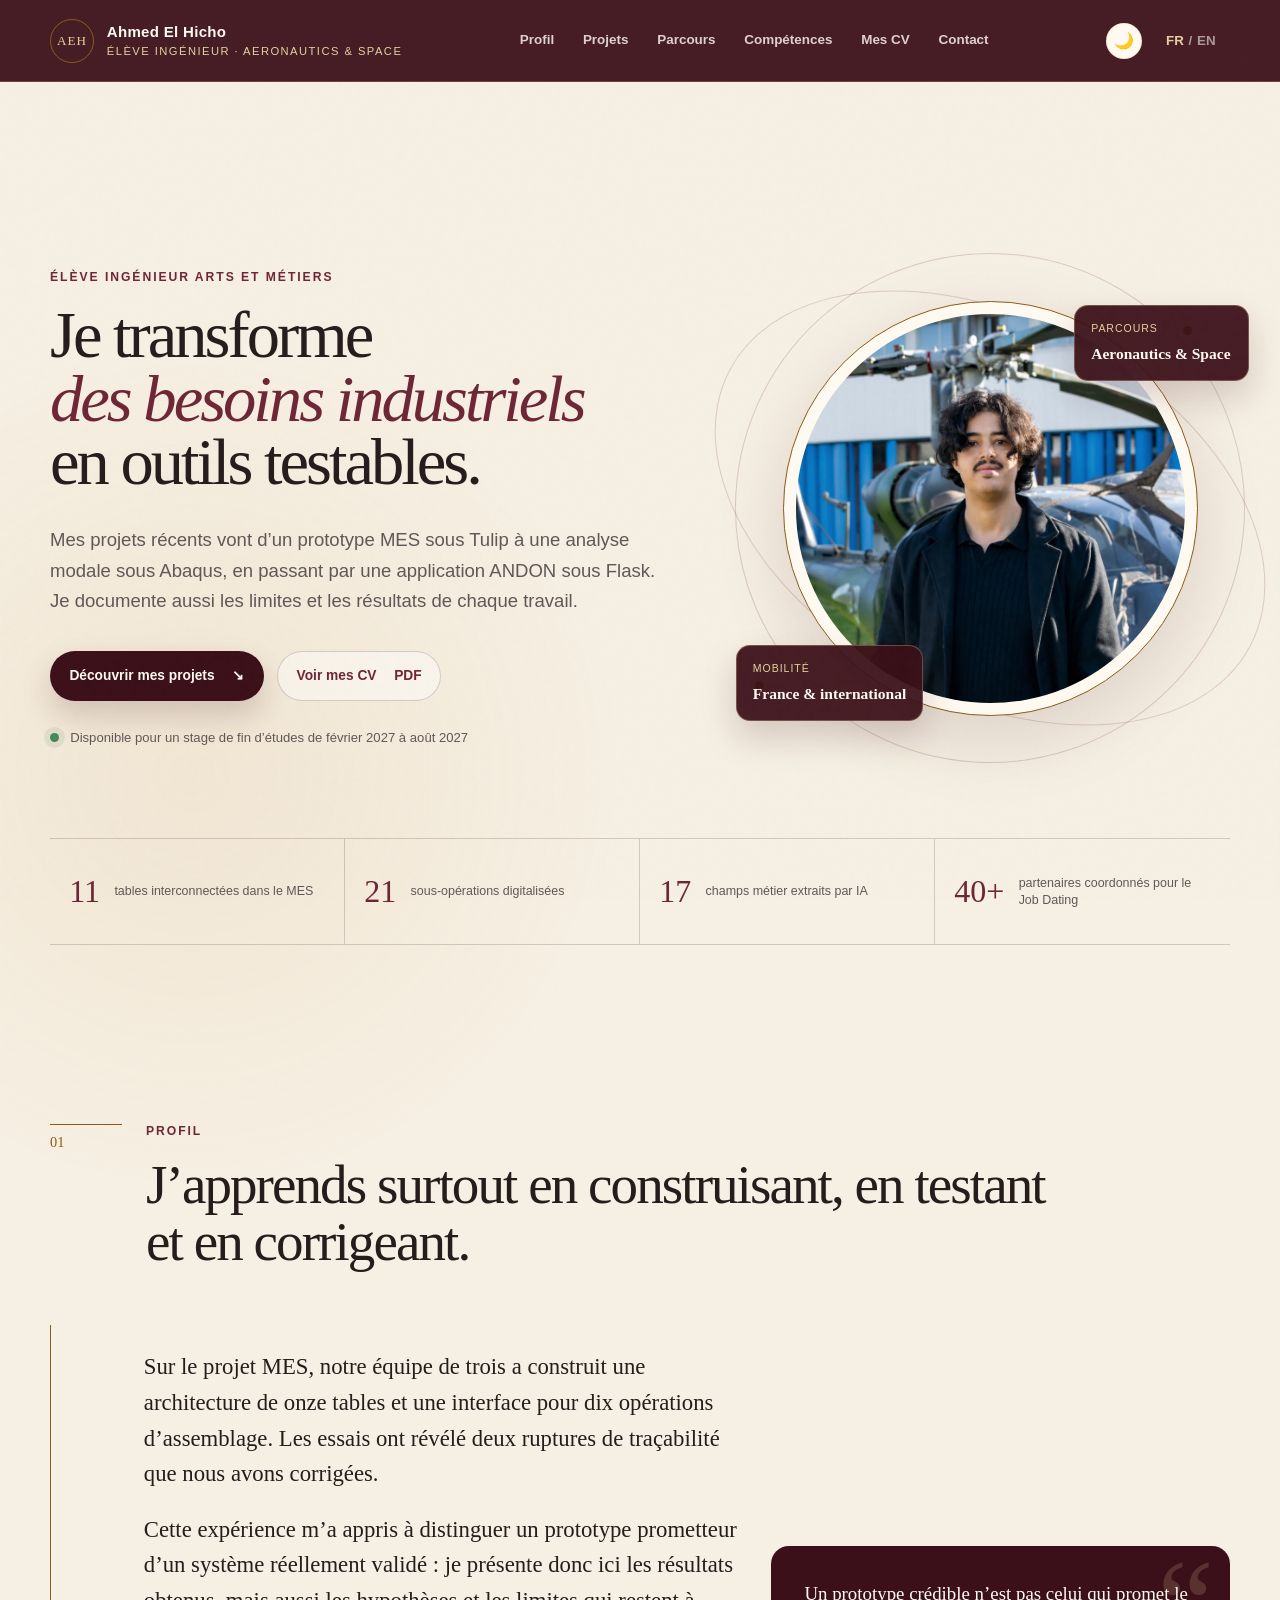
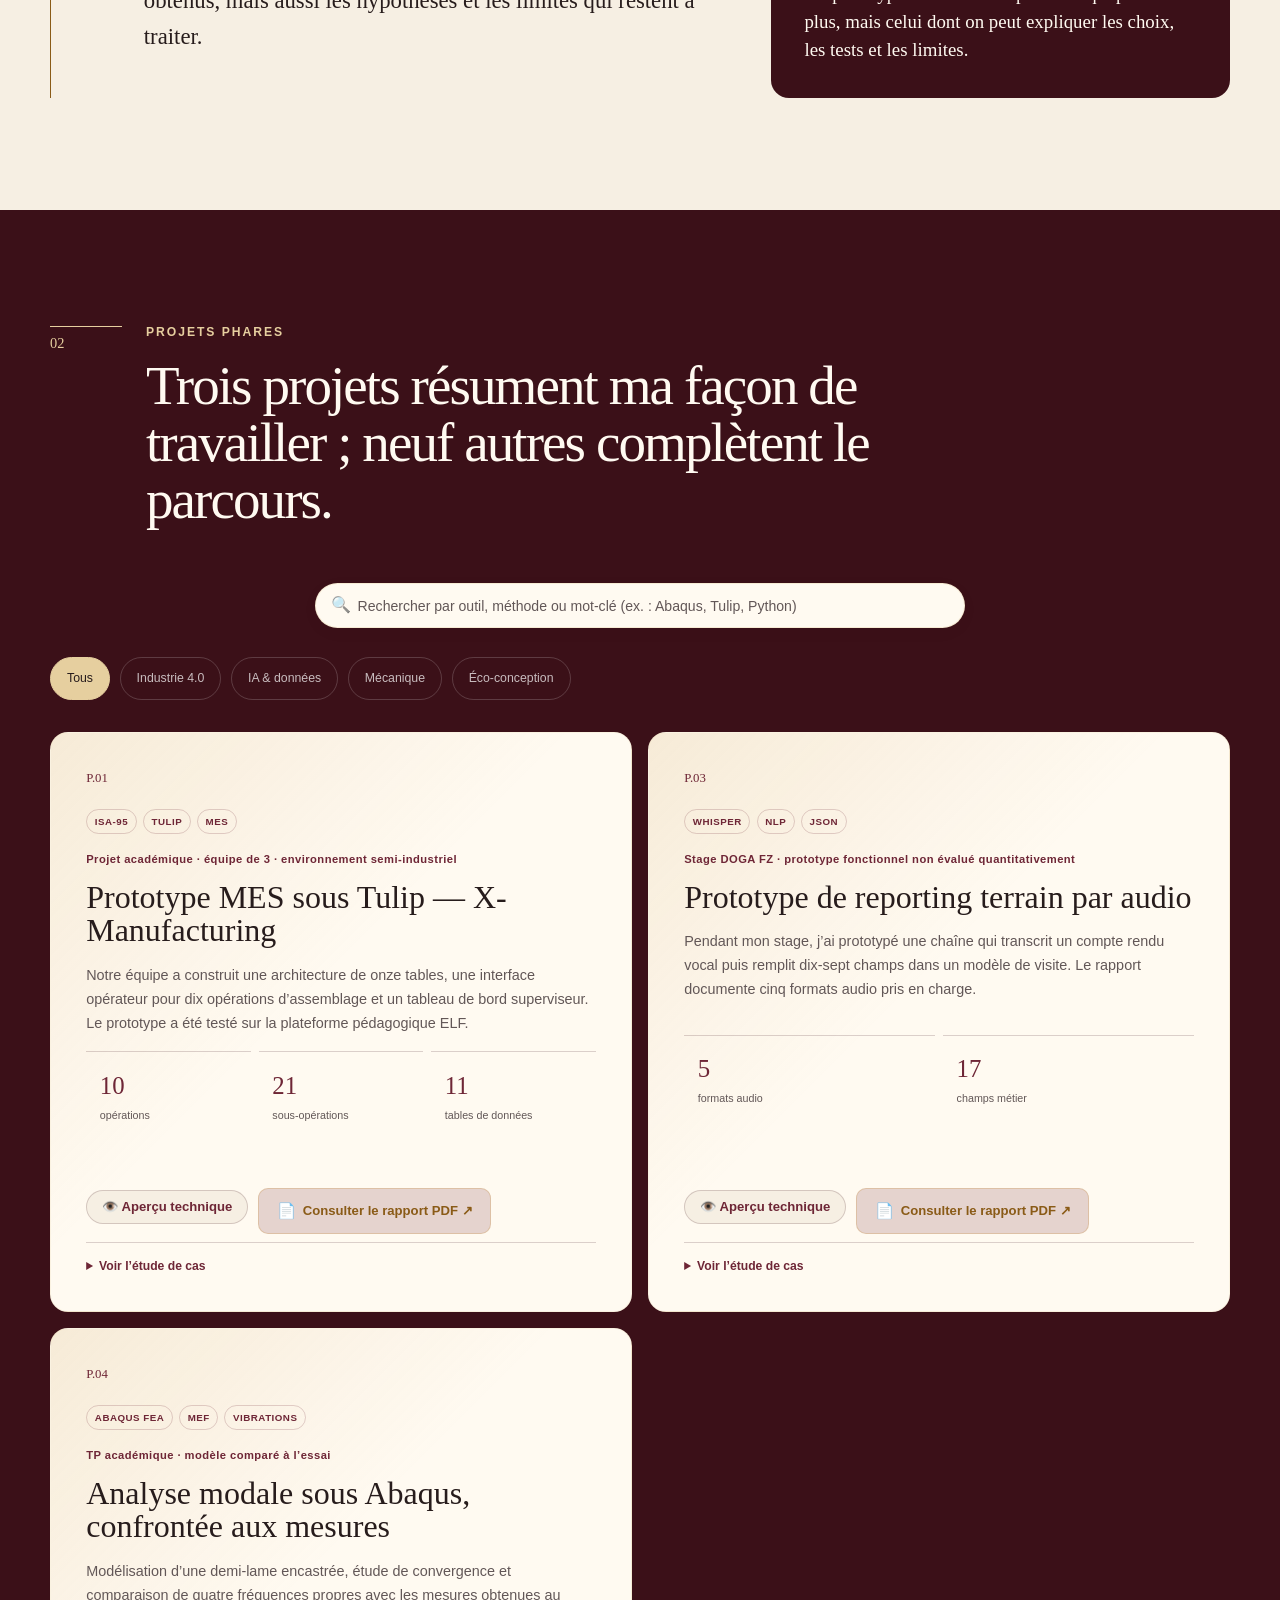
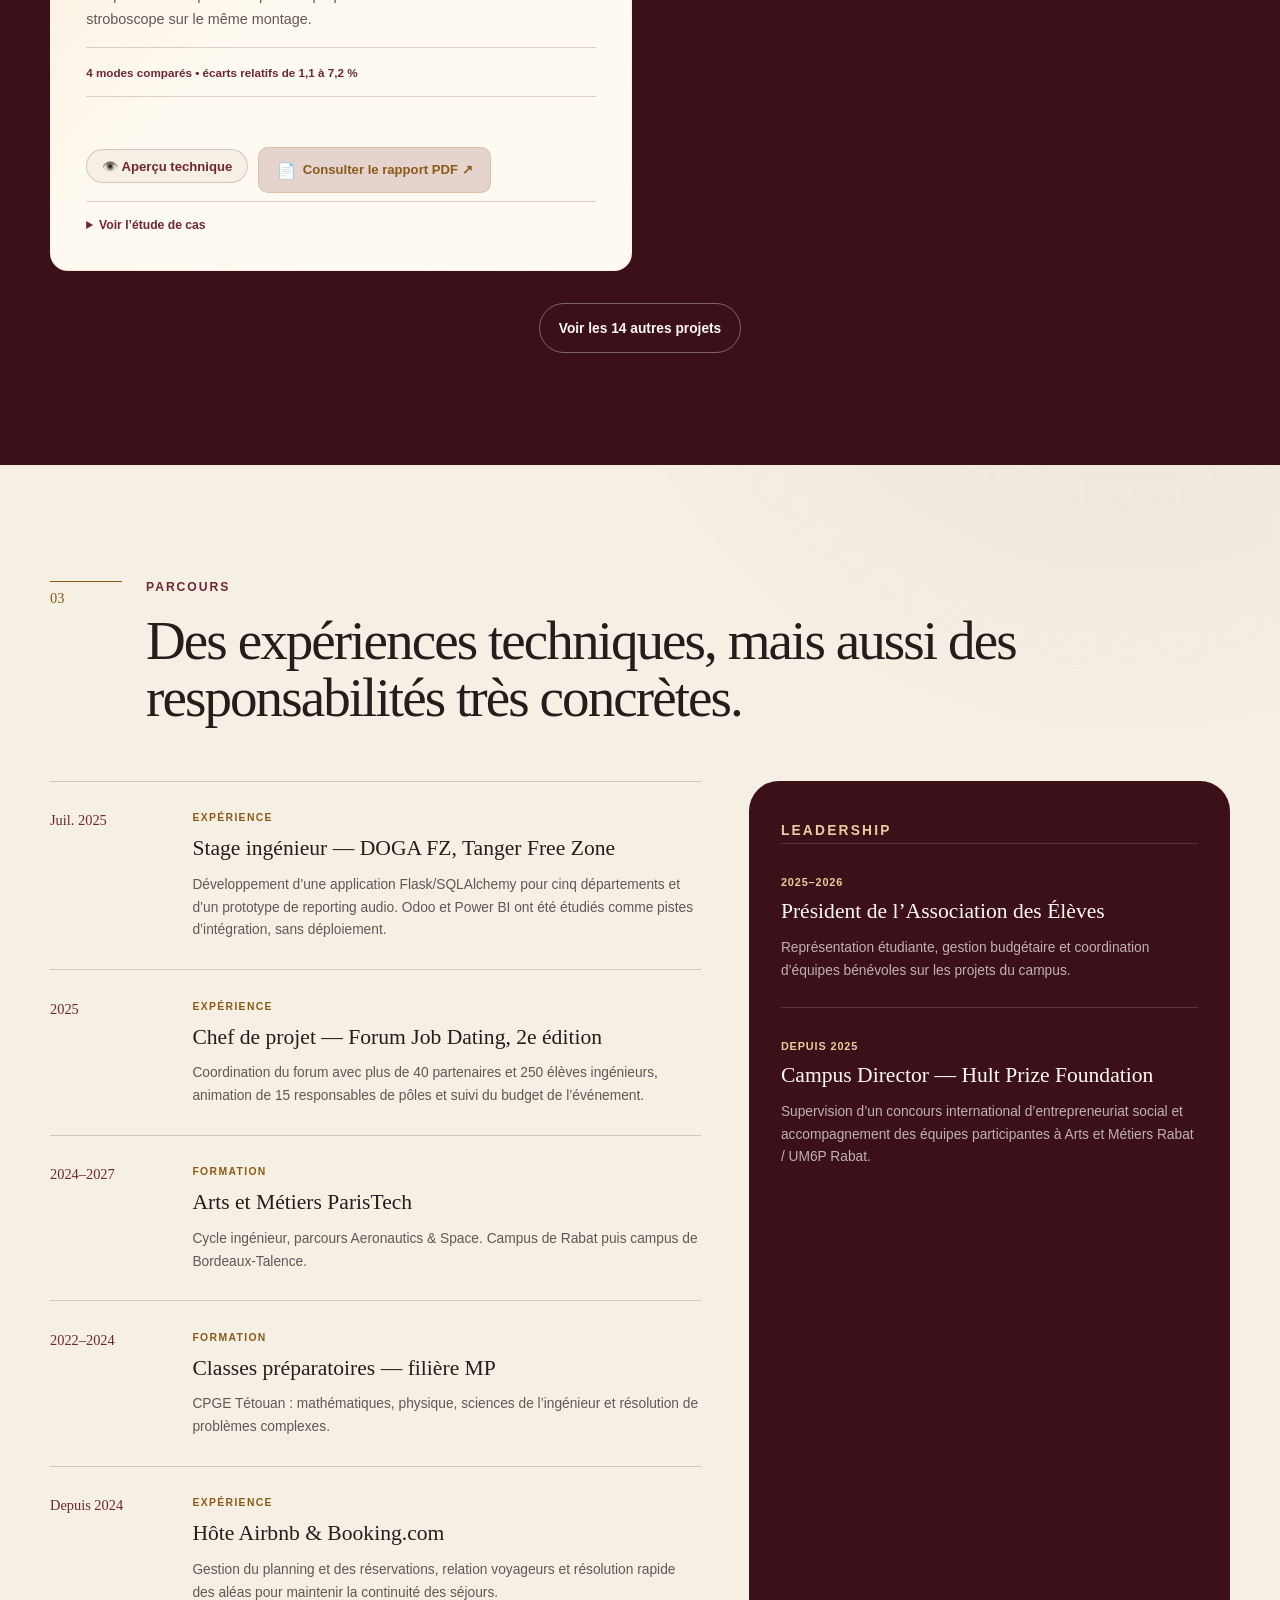
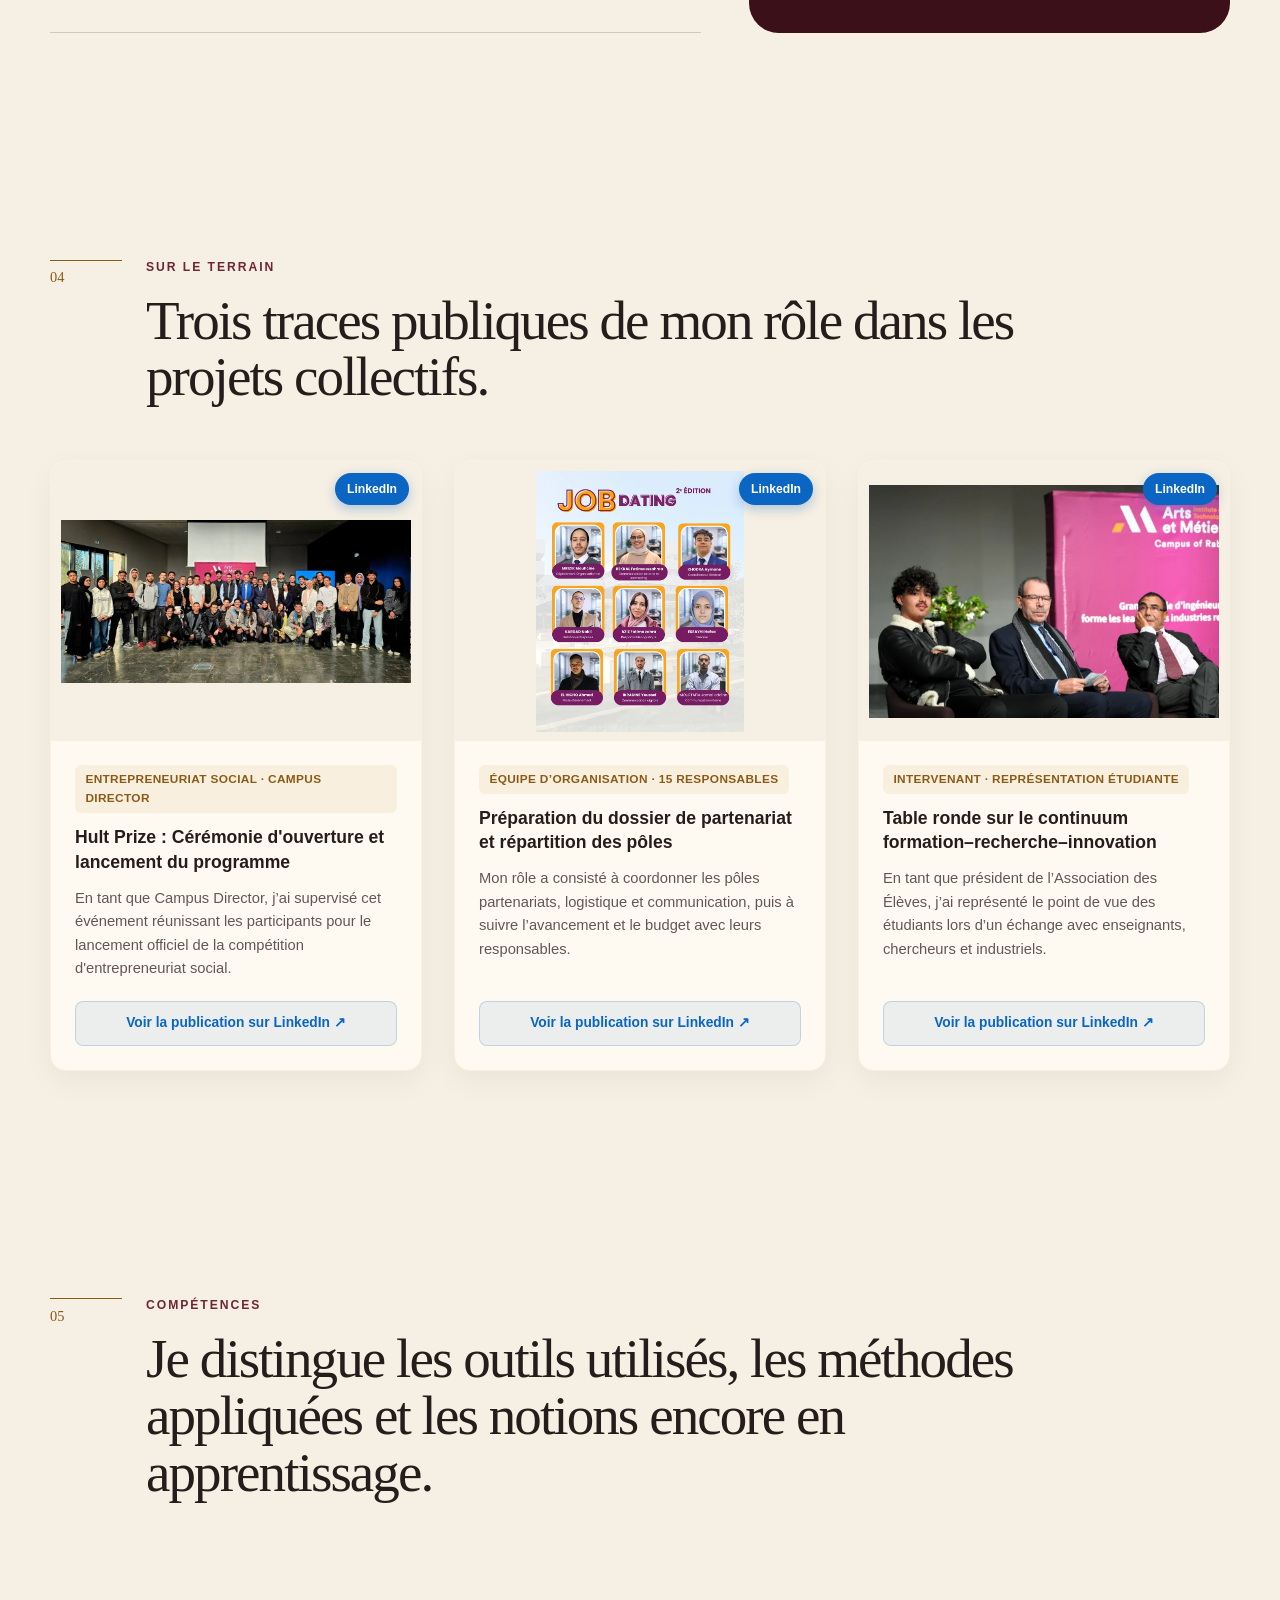
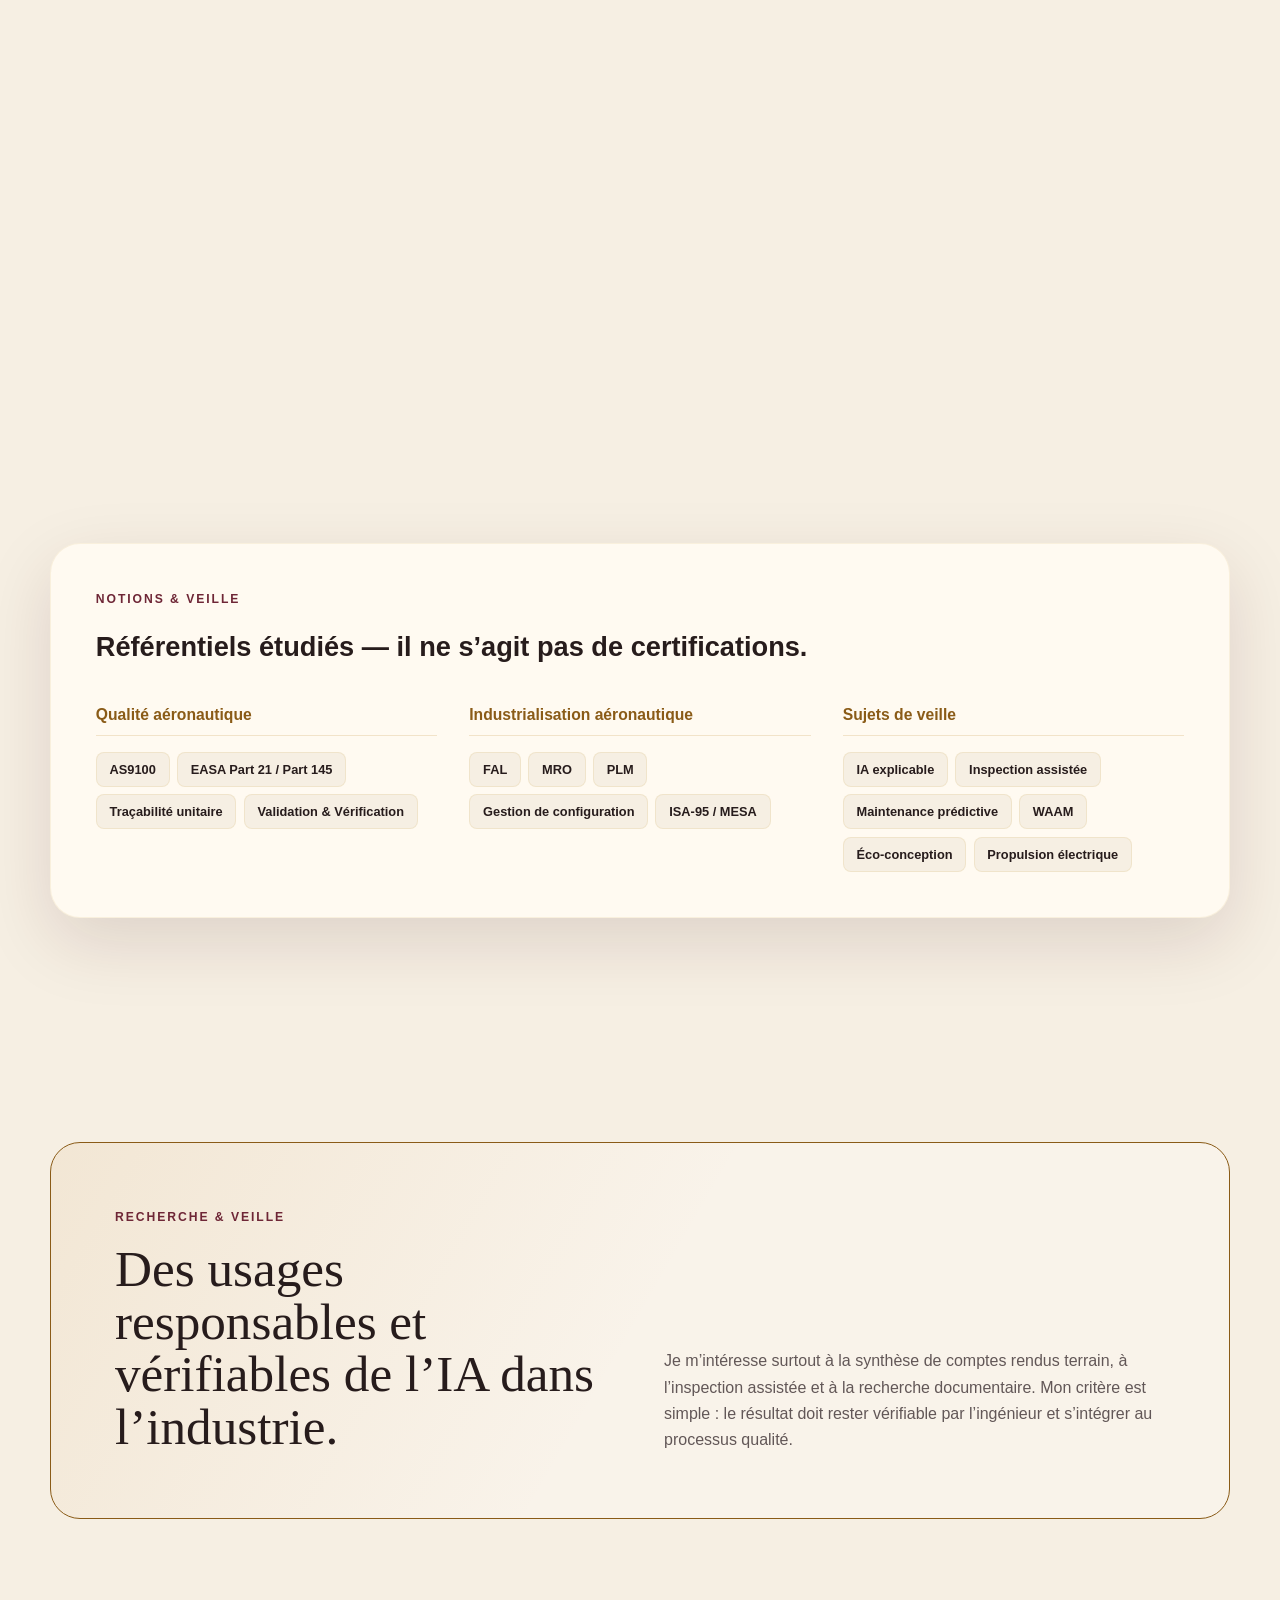
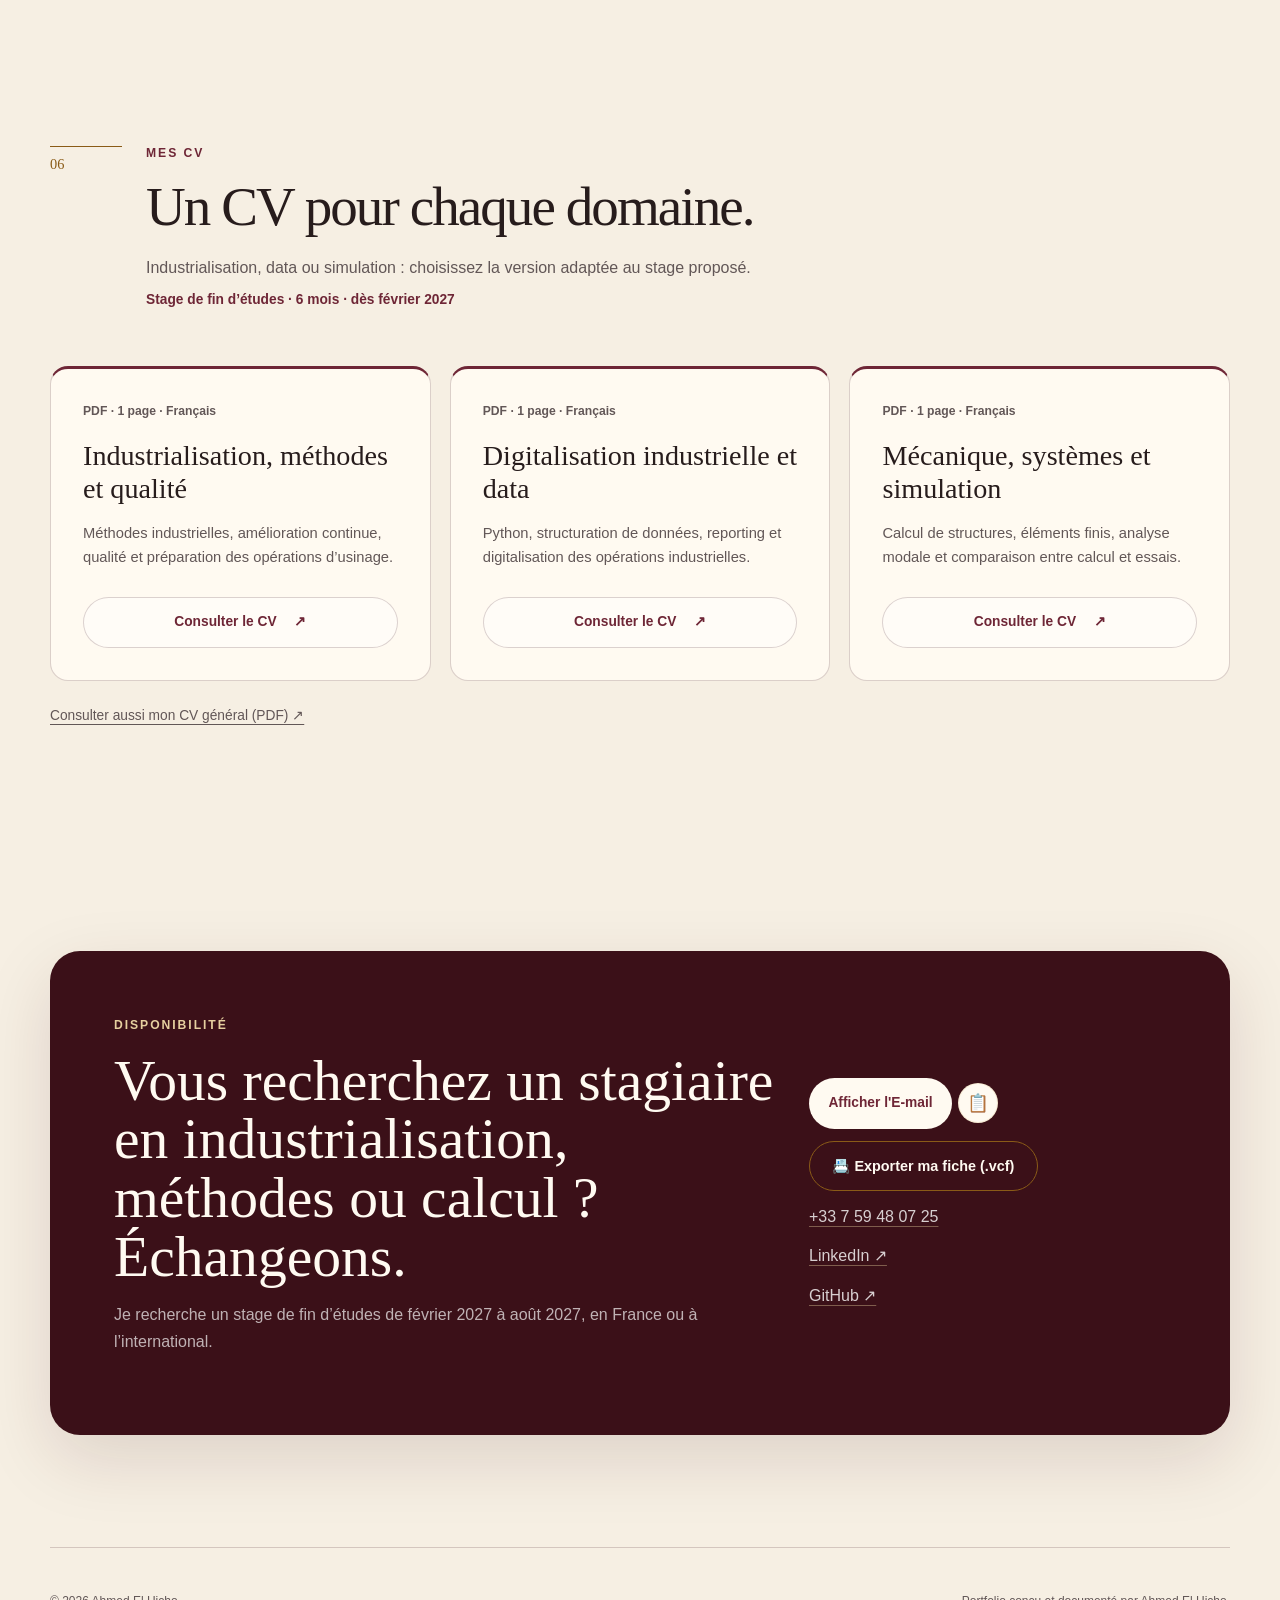
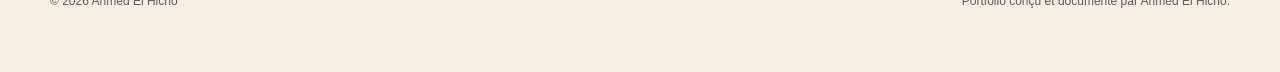
==== commit 4b815f33: "Refresh cached portfolio styles and CV translations" ====
--- a/index.html
+++ b/index.html
@@ -14,8 +14,8 @@
   <meta property="og:url" content="https://elhicho.github.io/ahmed-el-hicho.github.io/">
   <link rel="canonical" href="https://elhicho.github.io/ahmed-el-hicho.github.io/">
   <link rel="icon" href="assets/favicon.svg" type="image/svg+xml">
-  <link rel="stylesheet" href="styles.css">
-  <script defer src="script.js"></script>
+  <link rel="stylesheet" href="styles.css?v=72679c7">
+  <script defer src="script.js?v=72679c7"></script>
   <script type="application/ld+json">
   {
     "@context": "https://schema.org",
